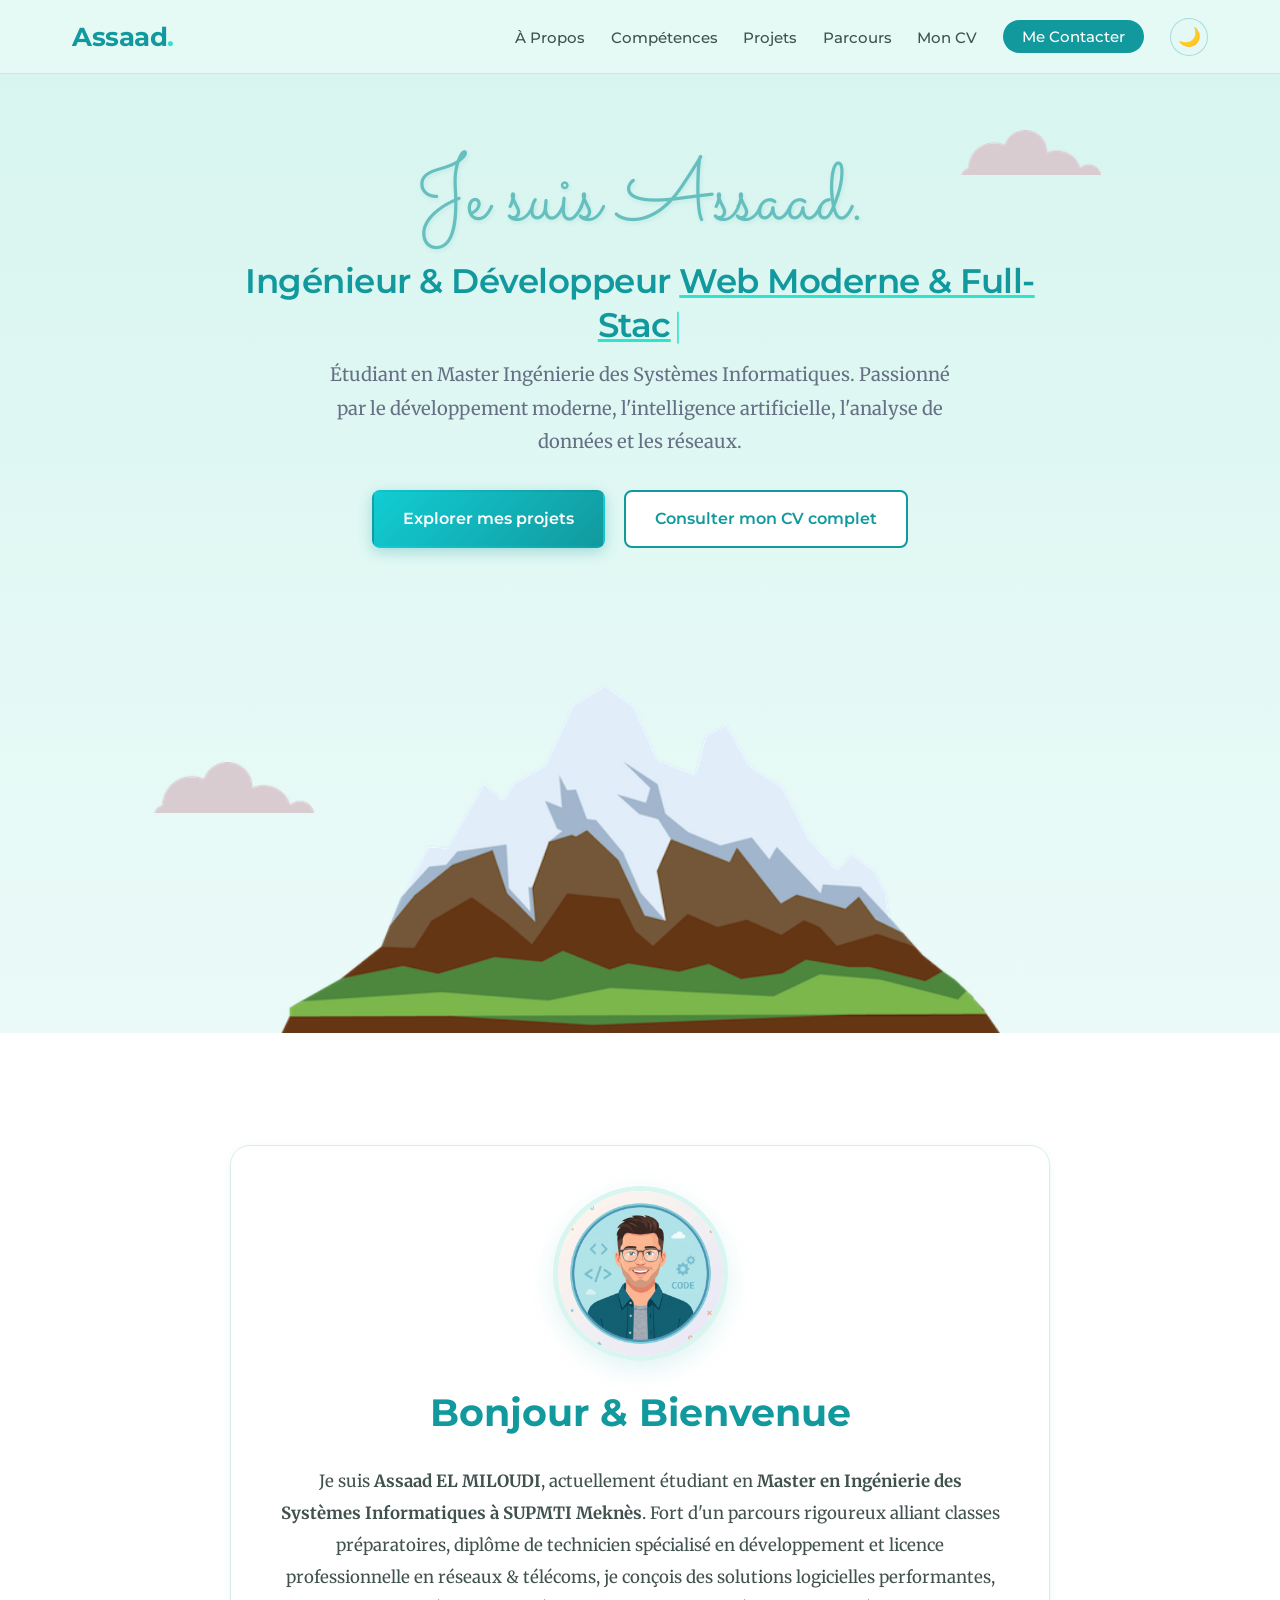
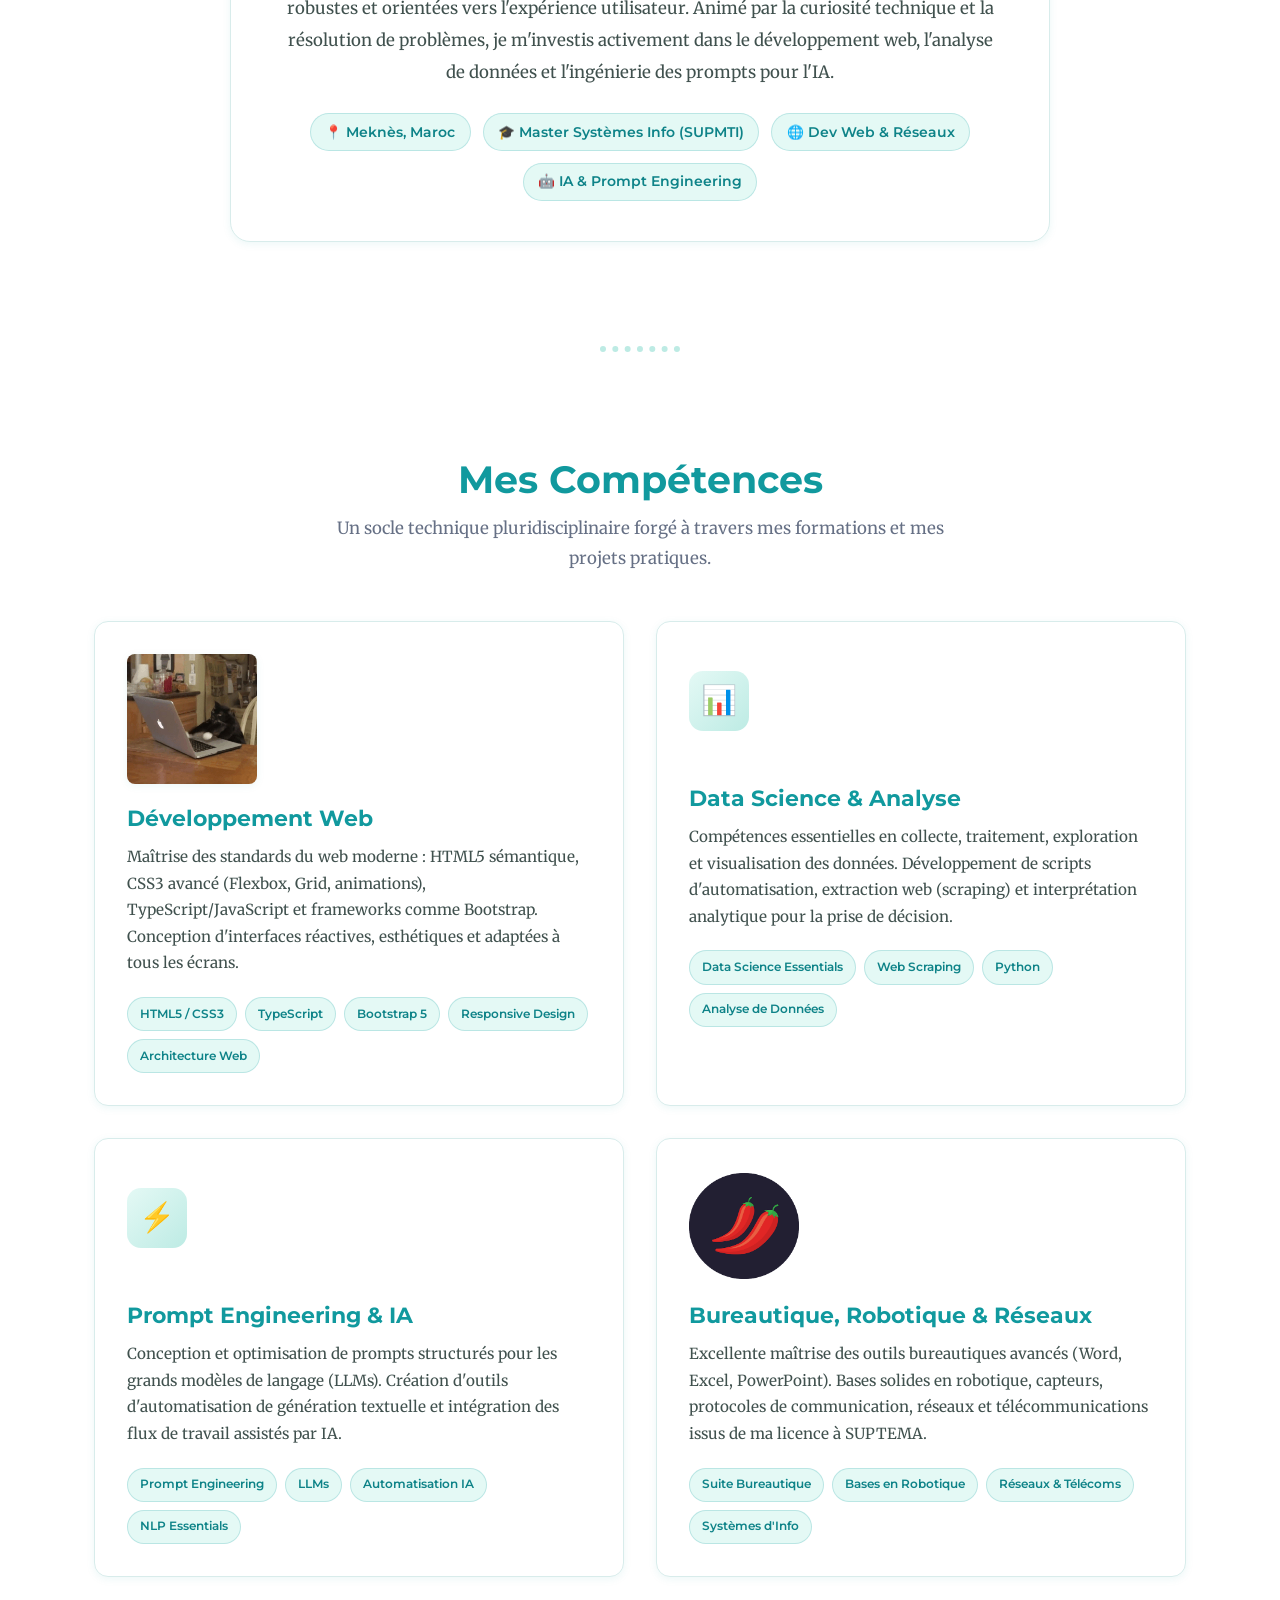
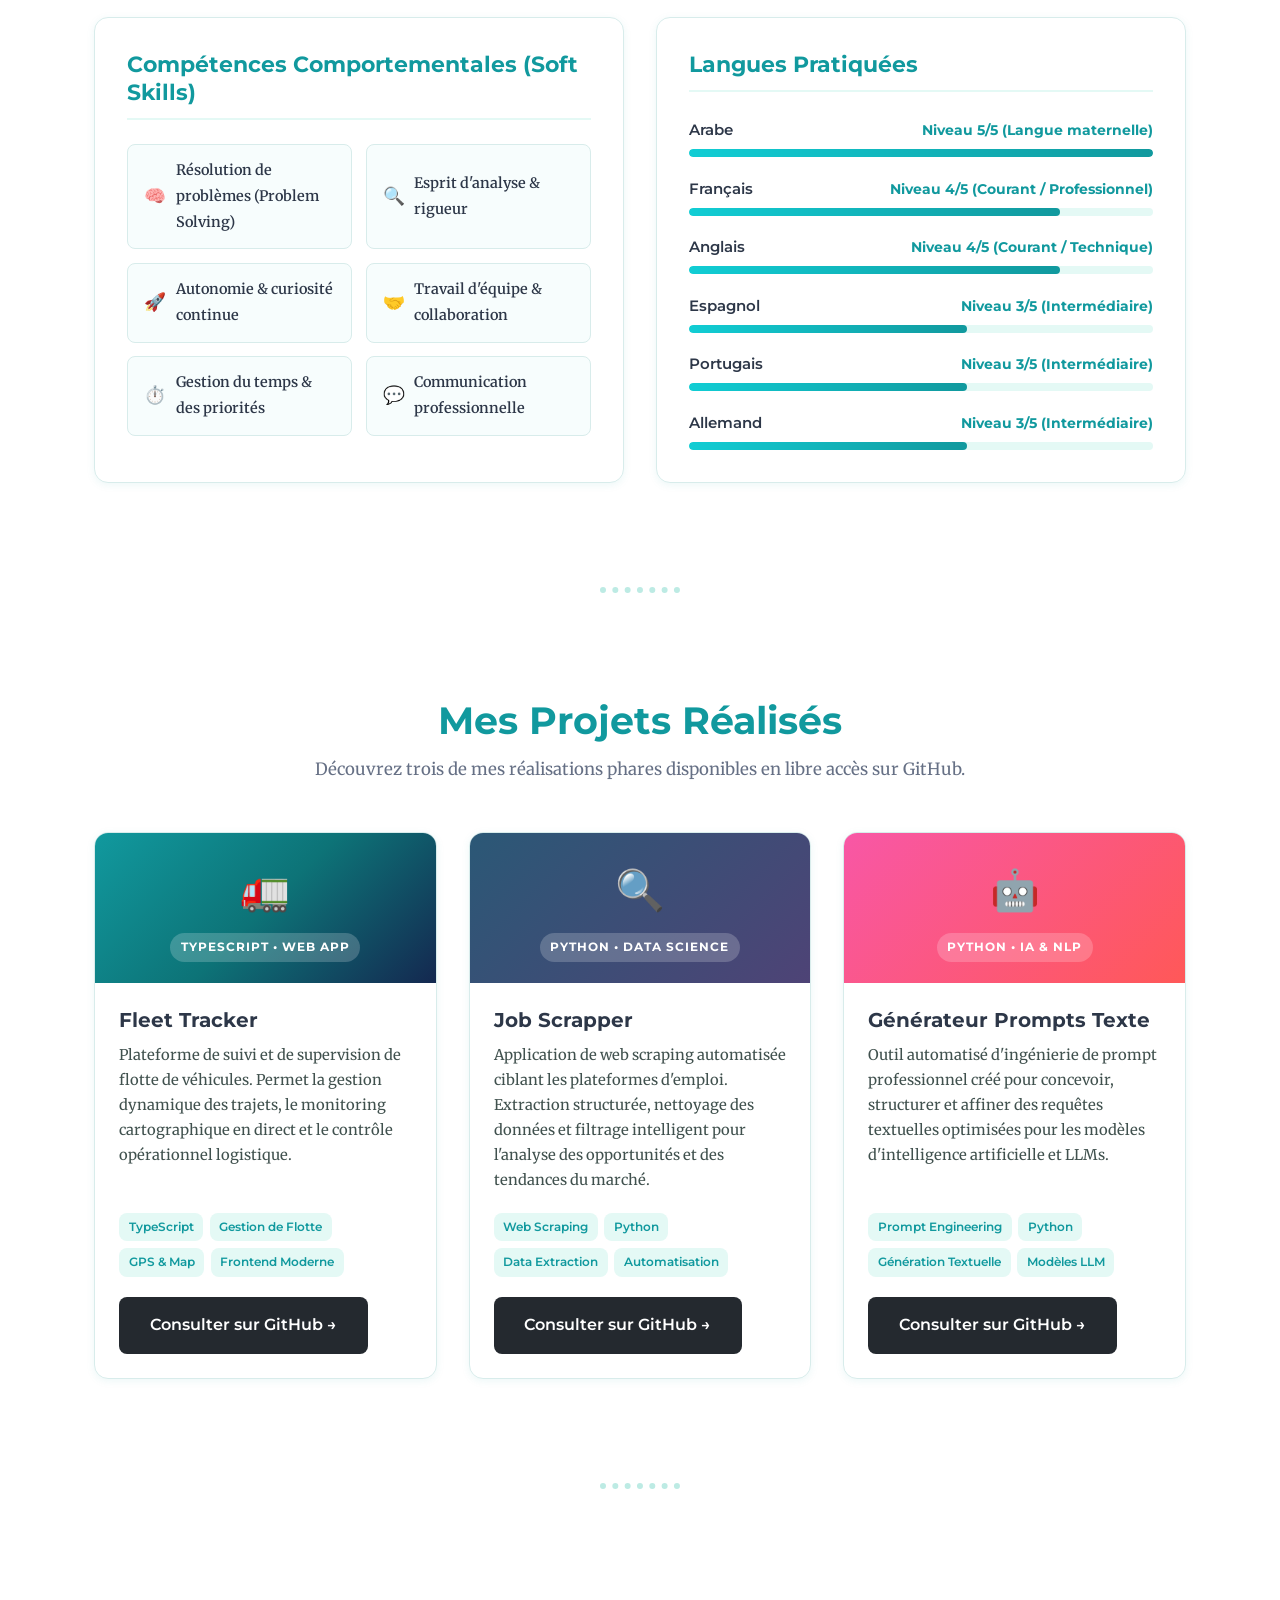
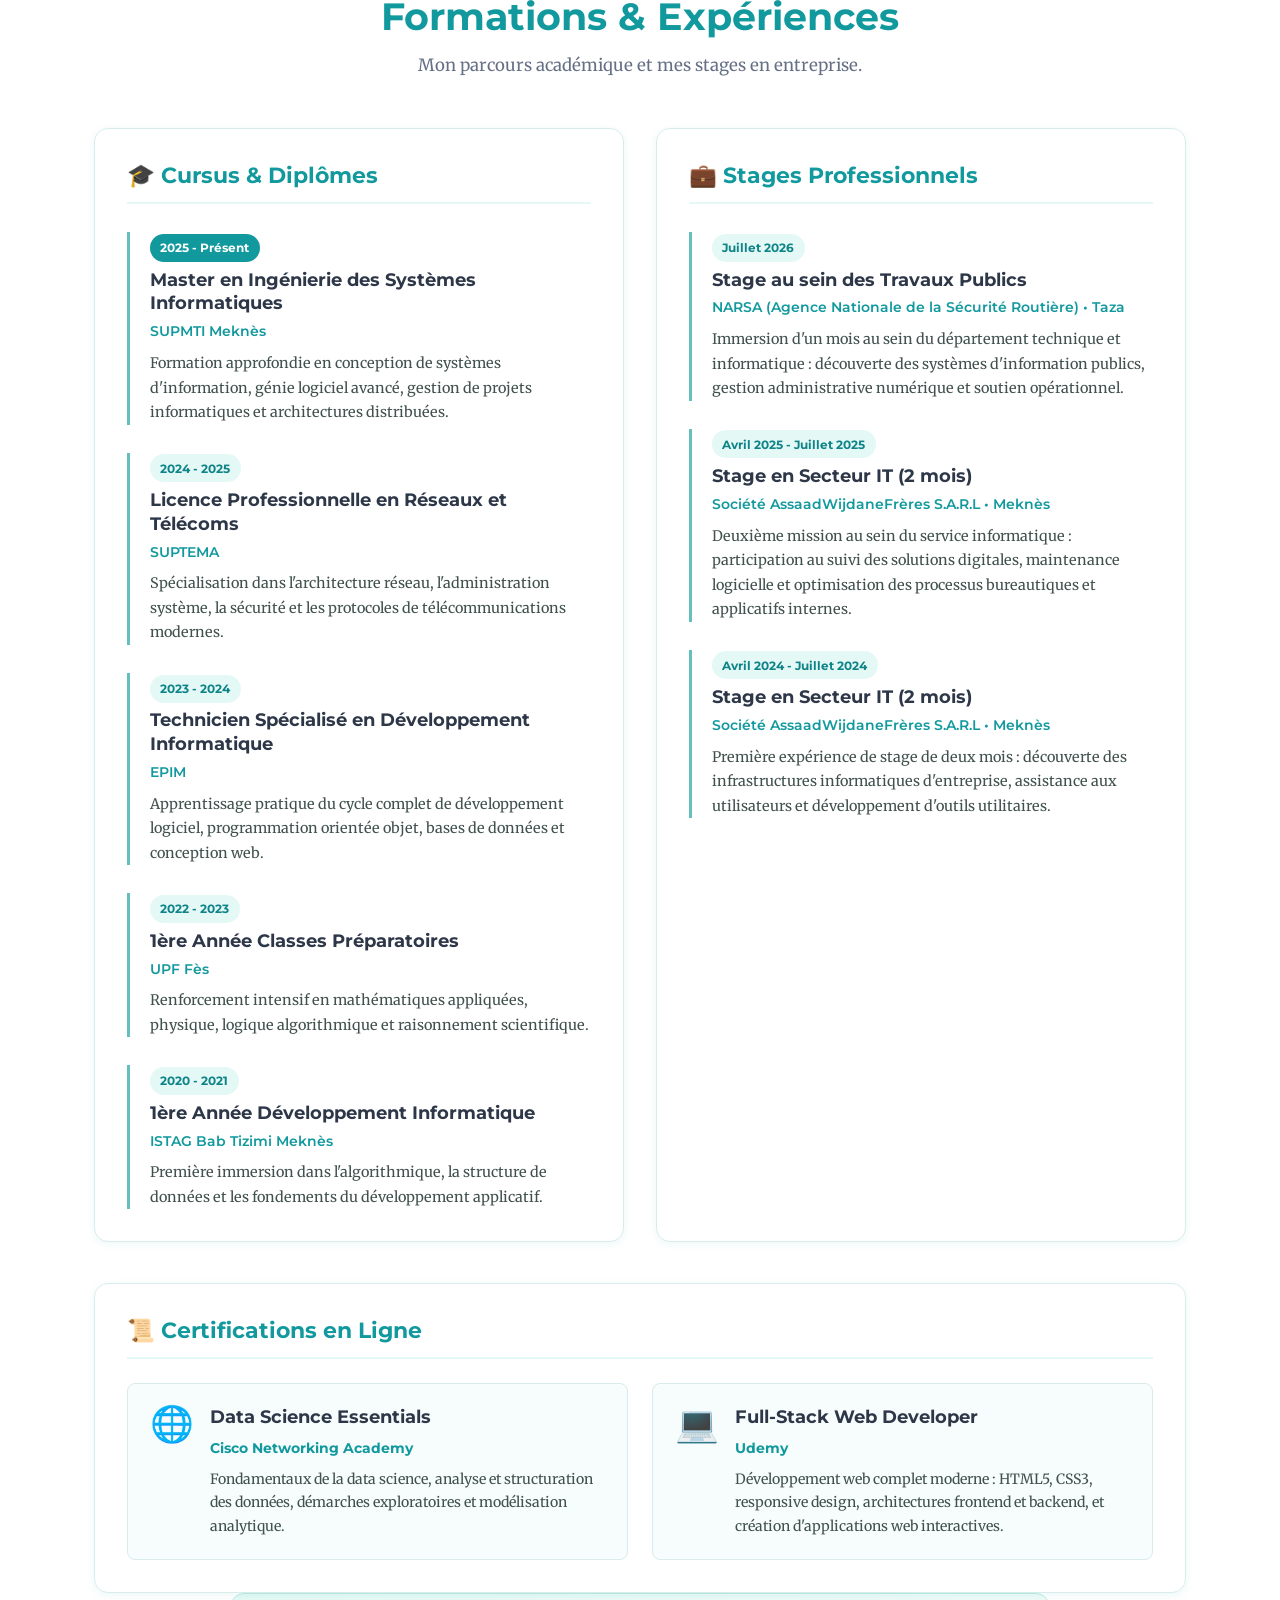
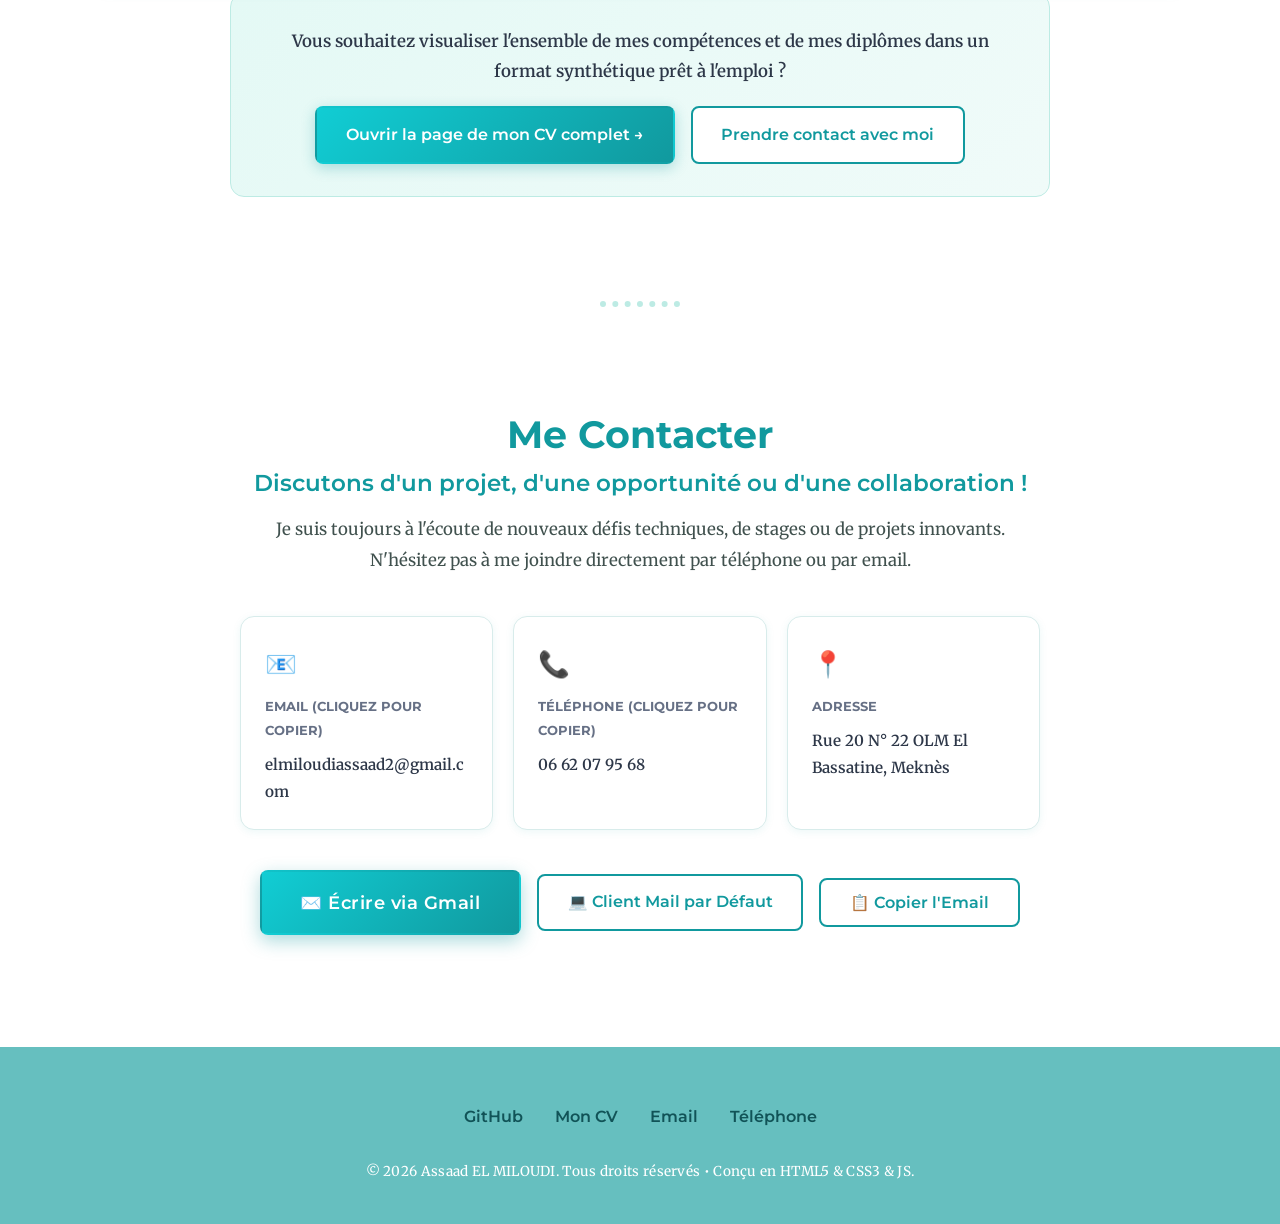
==== index.html @ ed4cca43 "Fix email button: add direct Gmail web compose, default mailto, and quick copy to clipboard" ====
<!DOCTYPE html>
<html lang="fr">
<head>
  <meta charset="UTF-8">
  <meta name="viewport" content="width=device-width, initial-scale=1.0">
  <meta name="description" content="Site personnel d'Assaad EL MILOUDI - Étudiant en Master Ingénierie des Systèmes Informatiques, Développeur Web et Spécialiste IA & Data.">
  <title>Assaad EL MILOUDI | Portfolio &amp; Site Personnel</title>
  <link rel="stylesheet" href="style.css">
  <link rel="preconnect" href="https://fonts.googleapis.com">
  <link rel="preconnect" href="https://fonts.gstatic.com" crossorigin>
  <link href="https://fonts.googleapis.com/css2?family=Merriweather:ital,wght@0,300;0,400;0,700;1,300;1,400&family=Montserrat:wght@400;500;600;700&family=Sacramento&display=swap" rel="stylesheet">
</head>
<body>

  <!-- Barre de Navigation -->
  <header class="header">
    <nav class="navbar" aria-label="Navigation principale">
      <a href="#hero" class="nav-brand">Assaad<span class="dot">.</span></a>
      <ul class="nav-links">
        <li><a href="#a-propos">À Propos</a></li>
        <li><a href="#competences">Compétences</a></li>
        <li><a href="#projets">Projets</a></li>
        <li><a href="#parcours">Parcours</a></li>
        <li><a href="cv.html">Mon CV</a></li>
        <li><a href="#contact" class="nav-cta">Me Contacter</a></li>
        <li><button id="theme-toggle" class="theme-toggle-btn" title="Basculer Mode Sombre / Clair" aria-label="Basculer Mode Sombre / Clair">🌙</button></li>
      </ul>
    </nav>
  </header>

  <main>
    <!-- Section Hero -->
    <section id="hero" class="top-container">
      <img class="top-cloud" src="images/cloud.png" alt="Nuage décoratif en haut à droite">
      <div class="title-text">
        <h1 class="hero-title">Je suis Assaad.</h1>
        <h2 class="hero-subtitle">Ingénieur &amp; Développeur <span id="typewriter" class="pro">Web Moderne</span><span class="cursor">|</span></h2>
        <p class="hero-tagline">
          Étudiant en Master Ingénierie des Systèmes Informatiques. Passionné par le développement moderne, l'intelligence artificielle, l'analyse de données et les réseaux.
        </p>
        <div class="hero-actions">
          <a href="#projets" class="btn btn-primary">Explorer mes projets</a>
          <a href="cv.html" class="btn btn-secondary">Consulter mon CV complet</a>
        </div>
      </div>
      <img class="bottom-cloud" src="images/cloud.png" alt="Nuage décoratif flottant à gauche">
      <img class="mountain" src="images/mountain.png" alt="Illustration de montagne symbolisant le parcours et l'ambition">
    </section>

    <!-- Conteneur Central -->
    <div class="middle-container">
      
      <!-- Section À Propos -->
      <section id="a-propos" class="section profile-section">
        <div class="profile-card reveal">
          <img class="profile-img" src="images/profile.jpg" alt="Portrait de profil d'Assaad EL MILOUDI">
          <h2 class="section-title">Bonjour &amp; Bienvenue</h2>
          <p class="intro">
            Je suis <strong>Assaad EL MILOUDI</strong>, actuellement étudiant en <strong>Master en Ingénierie des Systèmes Informatiques à SUPMTI Meknès</strong>.
            Fort d'un parcours rigoureux alliant classes préparatoires, diplôme de technicien spécialisé en développement et licence professionnelle en réseaux &amp; télécoms,
            je conçois des solutions logicielles performantes, robustes et orientées vers l'expérience utilisateur.
            Animé par la curiosité technique et la résolution de problèmes, je m'investis activement dans le développement web, l'analyse de données et l'ingénierie des prompts pour l'IA.
          </p>
          <div class="profile-meta-tags">
            <span class="meta-badge">📍 Meknès, Maroc</span>
            <span class="meta-badge">🎓 Master Systèmes Info (SUPMTI)</span>
            <span class="meta-badge">🌐 Dev Web &amp; Réseaux</span>
            <span class="meta-badge">🤖 IA &amp; Prompt Engineering</span>
          </div>
        </div>
      </section>

      <hr class="section-divider">

      <!-- Section Compétences -->
      <section id="competences" class="section skills-section">
        <h2 class="section-title">Mes Compétences</h2>
        <p class="section-subtitle">Un socle technique pluridisciplinaire forgé à travers mes formations et mes projets pratiques.</p>
        
        <div class="skills-grid reveal">
          <!-- Carte 1 : Dev Web -->
          <article class="skill-card">
            <div class="skill-media">
              <img src="images/cat-typing.gif" alt="Animation de codage sur ordinateur portable" class="skill-gif">
            </div>
            <div class="skill-content">
              <h3 class="skill-heading">Développement Web</h3>
              <p>
                Maîtrise des standards du web moderne : HTML5 sémantique, CSS3 avancé (Flexbox, Grid, animations), TypeScript/JavaScript et frameworks comme Bootstrap.
                Conception d'interfaces réactives, esthétiques et adaptées à tous les écrans.
              </p>
              <div class="tags-container">
                <span class="skill-tag">HTML5 / CSS3</span>
                <span class="skill-tag">TypeScript</span>
                <span class="skill-tag">Bootstrap 5</span>
                <span class="skill-tag">Responsive Design</span>
                <span class="skill-tag">Architecture Web</span>
              </div>
            </div>
          </article>

          <!-- Carte 2 : Data & IA -->
          <article class="skill-card">
            <div class="skill-media">
              <div class="skill-icon-bubble">📊</div>
            </div>
            <div class="skill-content">
              <h3 class="skill-heading">Data Science &amp; Analyse</h3>
              <p>
                Compétences essentielles en collecte, traitement, exploration et visualisation des données.
                Développement de scripts d'automatisation, extraction web (scraping) et interprétation analytique pour la prise de décision.
              </p>
              <div class="tags-container">
                <span class="skill-tag">Data Science Essentials</span>
                <span class="skill-tag">Web Scraping</span>
                <span class="skill-tag">Python</span>
                <span class="skill-tag">Analyse de Données</span>
              </div>
            </div>
          </article>

          <!-- Carte 3 : Prompt Engineering & IA -->
          <article class="skill-card">
            <div class="skill-media">
              <div class="skill-icon-bubble">⚡</div>
            </div>
            <div class="skill-content">
              <h3 class="skill-heading">Prompt Engineering &amp; IA</h3>
              <p>
                Conception et optimisation de prompts structurés pour les grands modèles de langage (LLMs).
                Création d'outils d'automatisation de génération textuelle et intégration des flux de travail assistés par IA.
              </p>
              <div class="tags-container">
                <span class="skill-tag">Prompt Engineering</span>
                <span class="skill-tag">LLMs</span>
                <span class="skill-tag">Automatisation IA</span>
                <span class="skill-tag">NLP Essentials</span>
              </div>
            </div>
          </article>

          <!-- Carte 4 : Bureautique, Robotique & Systèmes -->
          <article class="skill-card">
            <div class="skill-media">
              <img src="images/chillies.png" alt="Piments symbolisant le goût des défis techniques" class="skill-img chilli-img">
            </div>
            <div class="skill-content">
              <h3 class="skill-heading">Bureautique, Robotique &amp; Réseaux</h3>
              <p>
                Excellente maîtrise des outils bureautiques avancés (Word, Excel, PowerPoint). Bases solides en robotique,
                capteurs, protocoles de communication, réseaux et télécommunications issus de ma licence à SUPTEMA.
              </p>
              <div class="tags-container">
                <span class="skill-tag">Suite Bureautique</span>
                <span class="skill-tag">Bases en Robotique</span>
                <span class="skill-tag">Réseaux &amp; Télécoms</span>
                <span class="skill-tag">Systèmes d'Info</span>
              </div>
            </div>
          </article>
        </div>

        <!-- Deuxième ligne : Soft Skills & Langues -->
        <div class="skills-extra-row reveal">
          <!-- Soft Skills -->
          <div class="extra-card">
            <h3 class="extra-card-title">Compétences Comportementales (Soft Skills)</h3>
            <div class="soft-skills-grid">
              <div class="soft-skill-pill">
                <span class="pill-icon">🧠</span>
                <span>Résolution de problèmes (Problem Solving)</span>
              </div>
              <div class="soft-skill-pill">
                <span class="pill-icon">🔍</span>
                <span>Esprit d'analyse &amp; rigueur</span>
              </div>
              <div class="soft-skill-pill">
                <span class="pill-icon">🚀</span>
                <span>Autonomie &amp; curiosité continue</span>
              </div>
              <div class="soft-skill-pill">
                <span class="pill-icon">🤝</span>
                <span>Travail d'équipe &amp; collaboration</span>
              </div>
              <div class="soft-skill-pill">
                <span class="pill-icon">⏱️</span>
                <span>Gestion du temps &amp; des priorités</span>
              </div>
              <div class="soft-skill-pill">
                <span class="pill-icon">💬</span>
                <span>Communication professionnelle</span>
              </div>
            </div>
          </div>

          <!-- Langues -->
          <div class="extra-card">
            <h3 class="extra-card-title">Langues Pratiquées</h3>
            <div class="languages-list">
              <div class="language-item">
                <div class="language-header">
                  <span class="language-name">Arabe</span>
                  <span class="language-score">Niveau 5/5 (Langue maternelle)</span>
                </div>
                <div class="language-bar"><div class="language-fill fill-5"></div></div>
              </div>

              <div class="language-item">
                <div class="language-header">
                  <span class="language-name">Français</span>
                  <span class="language-score">Niveau 4/5 (Courant / Professionnel)</span>
                </div>
                <div class="language-bar"><div class="language-fill fill-4"></div></div>
              </div>

              <div class="language-item">
                <div class="language-header">
                  <span class="language-name">Anglais</span>
                  <span class="language-score">Niveau 4/5 (Courant / Technique)</span>
                </div>
                <div class="language-bar"><div class="language-fill fill-4"></div></div>
              </div>

              <div class="language-item">
                <div class="language-header">
                  <span class="language-name">Espagnol</span>
                  <span class="language-score">Niveau 3/5 (Intermédiaire)</span>
                </div>
                <div class="language-bar"><div class="language-fill fill-3"></div></div>
              </div>

              <div class="language-item">
                <div class="language-header">
                  <span class="language-name">Portugais</span>
                  <span class="language-score">Niveau 3/5 (Intermédiaire)</span>
                </div>
                <div class="language-bar"><div class="language-fill fill-3"></div></div>
              </div>

              <div class="language-item">
                <div class="language-header">
                  <span class="language-name">Allemand</span>
                  <span class="language-score">Niveau 3/5 (Intermédiaire)</span>
                </div>
                <div class="language-bar"><div class="language-fill fill-3"></div></div>
              </div>
            </div>
          </div>
        </div>
      </section>

      <hr class="section-divider">

      <!-- Section Projets -->
      <section id="projets" class="section projects-section">
        <h2 class="section-title">Mes Projets Réalisés</h2>
        <p class="section-subtitle">Découvrez trois de mes réalisations phares disponibles en libre accès sur GitHub.</p>

        <div class="projects-grid reveal">
          <!-- Projet 1 : Fleet Tracker -->
          <article class="project-card">
            <div class="project-header-banner banner-fleet">
              <div class="project-banner-icon">🚛</div>
              <span class="project-banner-badge">TypeScript &bull; Web App</span>
            </div>
            <div class="project-info">
              <h3 class="project-title">Fleet Tracker</h3>
              <p class="project-desc">
                Plateforme de suivi et de supervision de flotte de véhicules. Permet la gestion dynamique des trajets,
                le monitoring cartographique en direct et le contrôle opérationnel logistique.
              </p>
              <div class="project-tags">
                <span class="project-tag">TypeScript</span>
                <span class="project-tag">Gestion de Flotte</span>
                <span class="project-tag">GPS &amp; Map</span>
                <span class="project-tag">Frontend Moderne</span>
              </div>
              <div class="project-links">
                <a href="https://github.com/Assaadbenz/fleet-tracker" class="btn btn-github" target="_blank" rel="noopener noreferrer">
                  Consulter sur GitHub &rarr;
                </a>
              </div>
            </div>
          </article>

          <!-- Projet 2 : Job Scrapper -->
          <article class="project-card">
            <div class="project-header-banner banner-scrapper">
              <div class="project-banner-icon">🔍</div>
              <span class="project-banner-badge">Python &bull; Data Science</span>
            </div>
            <div class="project-info">
              <h3 class="project-title">Job Scrapper</h3>
              <p class="project-desc">
                Application de web scraping automatisée ciblant les plateformes d'emploi. Extraction structurée,
                nettoyage des données et filtrage intelligent pour l'analyse des opportunités et des tendances du marché.
              </p>
              <div class="project-tags">
                <span class="project-tag">Web Scraping</span>
                <span class="project-tag">Python</span>
                <span class="project-tag">Data Extraction</span>
                <span class="project-tag">Automatisation</span>
              </div>
              <div class="project-links">
                <a href="https://github.com/Assaadbenz/jobscrapper" class="btn btn-github" target="_blank" rel="noopener noreferrer">
                  Consulter sur GitHub &rarr;
                </a>
              </div>
            </div>
          </article>

          <!-- Projet 3 : Générateur de Prompts Texte -->
          <article class="project-card">
            <div class="project-header-banner banner-prompt">
              <div class="project-banner-icon">🤖</div>
              <span class="project-banner-badge">Python &bull; IA &amp; NLP</span>
            </div>
            <div class="project-info">
              <h3 class="project-title">Générateur Prompts Texte</h3>
              <p class="project-desc">
                Outil automatisé d'ingénierie de prompt professionnel créé pour concevoir, structurer et affiner
                des requêtes textuelles optimisées pour les modèles d'intelligence artificielle et LLMs.
              </p>
              <div class="project-tags">
                <span class="project-tag">Prompt Engineering</span>
                <span class="project-tag">Python</span>
                <span class="project-tag">Génération Textuelle</span>
                <span class="project-tag">Modèles LLM</span>
              </div>
              <div class="project-links">
                <a href="https://github.com/Assaadbenz/Generateur_Prompts_Text" class="btn btn-github" target="_blank" rel="noopener noreferrer">
                  Consulter sur GitHub &rarr;
                </a>
              </div>
            </div>
          </article>
        </div>
      </section>

      <hr class="section-divider">

      <!-- Section Parcours (Formations & Stages) -->
      <section id="parcours" class="section resume-section">
        <h2 class="section-title">Formations &amp; Expériences</h2>
        <p class="section-subtitle">Mon parcours académique et mes stages en entreprise.</p>

        <div class="timeline-section-grid reveal">
          <!-- Colonne Formations -->
          <div class="timeline-column">
            <h3 class="timeline-column-title">🎓 Cursus &amp; Diplômes</h3>
            
            <div class="timeline-item">
              <span class="timeline-badge current">2025 - Présent</span>
              <h4 class="timeline-title">Master en Ingénierie des Systèmes Informatiques</h4>
              <p class="timeline-subtitle">SUPMTI Meknès</p>
              <p class="timeline-text">
                Formation approfondie en conception de systèmes d'information, génie logiciel avancé, gestion de projets informatiques et architectures distribuées.
              </p>
            </div>

            <div class="timeline-item">
              <span class="timeline-badge">2024 - 2025</span>
              <h4 class="timeline-title">Licence Professionnelle en Réseaux et Télécoms</h4>
              <p class="timeline-subtitle">SUPTEMA</p>
              <p class="timeline-text">
                Spécialisation dans l'architecture réseau, l'administration système, la sécurité et les protocoles de télécommunications modernes.
              </p>
            </div>

            <div class="timeline-item">
              <span class="timeline-badge">2023 - 2024</span>
              <h4 class="timeline-title">Technicien Spécialisé en Développement Informatique</h4>
              <p class="timeline-subtitle">EPIM</p>
              <p class="timeline-text">
                Apprentissage pratique du cycle complet de développement logiciel, programmation orientée objet, bases de données et conception web.
              </p>
            </div>

            <div class="timeline-item">
              <span class="timeline-badge">2022 - 2023</span>
              <h4 class="timeline-title">1ère Année Classes Préparatoires</h4>
              <p class="timeline-subtitle">UPF Fès</p>
              <p class="timeline-text">
                Renforcement intensif en mathématiques appliquées, physique, logique algorithmique et raisonnement scientifique.
              </p>
            </div>

            <div class="timeline-item">
              <span class="timeline-badge">2020 - 2021</span>
              <h4 class="timeline-title">1ère Année Développement Informatique</h4>
              <p class="timeline-subtitle">ISTAG Bab Tizimi Meknès</p>
              <p class="timeline-text">
                Première immersion dans l'algorithmique, la structure de données et les fondements du développement applicatif.
              </p>
            </div>
          </div>

          <!-- Colonne Stages -->
          <div class="timeline-column">
            <h3 class="timeline-column-title">💼 Stages Professionnels</h3>

            <div class="timeline-item">
              <span class="timeline-badge">Juillet 2026</span>
              <h4 class="timeline-title">Stage au sein des Travaux Publics</h4>
              <p class="timeline-subtitle">NARSA (Agence Nationale de la Sécurité Routière) &bull; Taza</p>
              <p class="timeline-text">
                Immersion d'un mois au sein du département technique et informatique : découverte des systèmes d'information publics, gestion administrative numérique et soutien opérationnel.
              </p>
            </div>

            <div class="timeline-item">
              <span class="timeline-badge">Avril 2025 - Juillet 2025</span>
              <h4 class="timeline-title">Stage en Secteur IT (2 mois)</h4>
              <p class="timeline-subtitle">Société AssaadWijdaneFrères S.A.R.L &bull; Meknès</p>
              <p class="timeline-text">
                Deuxième mission au sein du service informatique : participation au suivi des solutions digitales, maintenance logicielle et optimisation des processus bureautiques et applicatifs internes.
              </p>
            </div>

            <div class="timeline-item">
              <span class="timeline-badge">Avril 2024 - Juillet 2024</span>
              <h4 class="timeline-title">Stage en Secteur IT (2 mois)</h4>
              <p class="timeline-subtitle">Société AssaadWijdaneFrères S.A.R.L &bull; Meknès</p>
              <p class="timeline-text">
                Première expérience de stage de deux mois : découverte des infrastructures informatiques d'entreprise, assistance aux utilisateurs et développement d'outils utilitaires.
              </p>
            </div>
          </div>
        </div>

        <!-- Certifications en Ligne -->
        <div class="certifications-container reveal">
          <h3 class="certifications-title">📜 Certifications en Ligne</h3>
          <div class="certifications-grid">
            <div class="cert-card">
              <div class="cert-icon">🌐</div>
              <div class="cert-info">
                <h4 class="cert-name">Data Science Essentials</h4>
                <span class="cert-issuer">Cisco Networking Academy</span>
                <p class="cert-desc">
                  Fondamentaux de la data science, analyse et structuration des données, démarches exploratoires et modélisation analytique.
                </p>
              </div>
            </div>

            <div class="cert-card">
              <div class="cert-icon">💻</div>
              <div class="cert-info">
                <h4 class="cert-name">Full-Stack Web Developer</h4>
                <span class="cert-issuer">Udemy</span>
                <p class="cert-desc">
                  Développement web complet moderne : HTML5, CSS3, responsive design, architectures frontend et backend, et création d'applications web interactives.
                </p>
              </div>
            </div>
          </div>
        </div>

        <div class="resume-cta-box">
          <p>Vous souhaitez visualiser l'ensemble de mes compétences et de mes diplômes dans un format synthétique prêt à l'emploi ?</p>
          <div class="resume-btn-group">
            <a href="cv.html" class="btn btn-primary">Ouvrir la page de mon CV complet &rarr;</a>
            <a href="#contact" class="btn btn-secondary">Prendre contact avec moi</a>
          </div>
        </div>
      </section>

      <hr class="section-divider">

      <!-- Section Contact -->
      <section id="contact" class="section contact-section">
        <h2 class="section-title">Me Contacter</h2>
        <h3 class="contact-subtitle">Discutons d'un projet, d'une opportunité ou d'une collaboration !</h3>
        <p class="contact-message">
          Je suis toujours à l'écoute de nouveaux défis techniques, de stages ou de projets innovants. N'hésitez pas à me joindre directement par téléphone ou par email.
        </p>

        <!-- Cartes Coordonnées -->
        <div class="contact-cards-grid">
          <div class="contact-info-card" data-copy="elmiloudiassaad2@gmail.com" title="Cliquez pour copier l'email" style="cursor: pointer;">
            <div class="contact-card-icon">📧</div>
            <span class="contact-card-label">Email (Cliquez pour copier)</span>
            <a href="mailto:elmiloudiassaad2@gmail.com" class="contact-card-value">elmiloudiassaad2@gmail.com</a>
          </div>

          <div class="contact-info-card" data-copy="0662079568" title="Cliquez pour copier le numéro" style="cursor: pointer;">
            <div class="contact-card-icon">📞</div>
            <span class="contact-card-label">Téléphone (Cliquez pour copier)</span>
            <a href="tel:0662079568" class="contact-card-value">06 62 07 95 68</a>
          </div>

          <div class="contact-info-card">
            <div class="contact-card-icon">📍</div>
            <span class="contact-card-label">Adresse</span>
            <span class="contact-card-value">Rue 20 N° 22 OLM El Bassatine, Meknès</span>
          </div>
        </div>

        <div class="contact-action-group" style="display: flex; justify-content: center; align-items: center; gap: 1rem; flex-wrap: wrap; margin-top: 1.5rem;">
          <a class="btn btn-cta" href="https://mail.google.com/mail/?view=cm&fs=1&to=elmiloudiassaad2@gmail.com&su=Prise%20de%20contact%20-%20Portfolio" target="_blank" rel="noopener noreferrer" title="Ouvrir directement dans Gmail">
            ✉️ Écrire via Gmail
          </a>
          <a class="btn btn-secondary" href="mailto:elmiloudiassaad2@gmail.com?subject=Prise%20de%20contact%20-%20Portfolio" title="Ouvrir dans votre logiciel de messagerie">
            💻 Client Mail par Défaut
          </a>
          <button type="button" class="btn btn-secondary" id="btn-copy-email" title="Copier l'adresse email dans le presse-papiers">
            📋 Copier l'Email
          </button>
        </div>
      </section>

    </div>
  </main>

  <!-- Pied de page -->
  <footer class="bottom-container">
    <div class="footer-links">
      <a class="footer-link" href="https://github.com/Assaadbenz" target="_blank" rel="noopener noreferrer">GitHub</a>
      <a class="footer-link" href="cv.html">Mon CV</a>
      <a class="footer-link" href="mailto:elmiloudiassaad2@gmail.com">Email</a>
      <a class="footer-link" href="tel:0662079568">Téléphone</a>
    </div>
    <p class="copyright">&copy; 2026 Assaad EL MILOUDI. Tous droits réservés &bull; Conçu en HTML5 &amp; CSS3 &amp; JS.</p>
  </footer>

  <!-- Bouton Flottant Retour en Haut -->
  <button id="back-to-top" class="back-to-top" title="Retour en haut de page" aria-label="Retour en haut de page">↑</button>

  <!-- Script d'améliorations interactives -->
  <script src="script.js" defer></script>
</body>
</html>
---- style.css ----
/* ==========================================================================
   CSS DESIGN SYSTEM & PROPRIÉTÉS PERSONNALISÉES
   ========================================================================== */
:root {
  --color-primary: #11999e;
  --color-primary-hover: #0e8388;
  --color-primary-light: #66bfbf;
  --color-accent: #30e3cb;
  --color-hero-bg: #e4f9f5;
  --color-card-bg: #ffffff;
  --color-bg-subtle: #f7fdfd;
  --color-border: #d8eceb;
  --color-text-main: #40514e;
  --color-text-muted: #667085;
  --color-text-heading: #2d3748;
  --color-white: #ffffff;
  --color-github: #24292f;
  --color-github-hover: #0969da;

  --font-body: 'Merriweather', serif;
  --font-heading: 'Montserrat', sans-serif;
  --font-script: 'Sacramento', cursive;

  --shadow-sm: 0 2px 8px rgba(17, 153, 158, 0.08);
  --shadow-md: 0 8px 24px rgba(17, 153, 158, 0.12);
  --shadow-lg: 0 16px 36px rgba(17, 153, 158, 0.16);

  --radius-sm: 8px;
  --radius-md: 14px;
  --radius-lg: 20px;
  --radius-full: 9999px;

  --transition-fast: 0.25s ease;
  --transition-normal: 0.35s ease;
}

/* Thème sombre dynamique */
[data-theme="dark"] {
  --color-hero-bg: #0d1e24;
  --color-card-bg: #16222f;
  --color-bg-subtle: #0f1923;
  --color-border: #223749;
  --color-text-main: #cbd5e1;
  --color-text-muted: #94a3b8;
  --color-text-heading: #f1f5f9;
  --color-white: #16222f;
  --color-github: #0f172a;
  --color-github-hover: #38bdf8;
  --shadow-sm: 0 4px 12px rgba(0, 0, 0, 0.4);
  --shadow-md: 0 8px 24px rgba(0, 0, 0, 0.5);
  --shadow-lg: 0 16px 36px rgba(0, 0, 0, 0.6);
}

[data-theme="dark"] body {
  background-color: #0b131b;
}

[data-theme="dark"] .header {
  background-color: rgba(13, 30, 36, 0.94);
  border-bottom-color: rgba(17, 153, 158, 0.3);
}

[data-theme="dark"] .profile-card,
[data-theme="dark"] .skill-card,
[data-theme="dark"] .extra-card,
[data-theme="dark"] .project-card,
[data-theme="dark"] .timeline-column,
[data-theme="dark"] .certifications-container,
[data-theme="dark"] .contact-info-card,
[data-theme="dark"] .cv-sheet {
  background-color: #16222f;
  border-color: #243b4d;
}

[data-theme="dark"] .resume-cta-box {
  background: linear-gradient(135deg, #0d1e24 0%, #162a33 100%);
  border-color: #1d404c;
}

[data-theme="dark"] .soft-skill-pill,
[data-theme="dark"] .cert-card {
  background-color: #0f1a24;
  border-color: #243b4d;
}

[data-theme="dark"] .nav-links a {
  color: #e2e8f0;
}

[data-theme="dark"] .bottom-container {
  background-color: #0c1a20;
}

/* ==========================================================================
   RESET GLOBAL & STYLES DE BASE
   ========================================================================== */
*,
*::before,
*::after {
  box-sizing: border-box;
  margin: 0;
  padding: 0;
}

html {
  scroll-behavior: smooth;
  font-size: 16px;
}

body {
  color: var(--color-text-main);
  background-color: #ffffff;
  font-family: var(--font-body);
  line-height: 1.8;
  -webkit-font-smoothing: antialiased;
  -moz-osx-font-smoothing: grayscale;
  transition: background-color var(--transition-normal), color var(--transition-normal);
}

img {
  max-width: 100%;
  height: auto;
  display: block;
}

a {
  color: var(--color-primary);
  text-decoration: none;
  transition: color var(--transition-fast);
}

a:hover,
a:focus {
  color: var(--color-primary-hover);
}

a:focus-visible,
button:focus-visible {
  outline: 3px solid var(--color-accent);
  outline-offset: 3px;
}

h1, h2, h3, h4, h5, h6 {
  font-family: var(--font-heading);
  color: var(--color-text-heading);
  font-weight: 700;
  line-height: 1.3;
}

/* ==========================================================================
   BARRE DE NAVIGATION
   ========================================================================== */
.header {
  position: sticky;
  top: 0;
  z-index: 100;
  background-color: rgba(228, 249, 245, 0.96);
  backdrop-filter: blur(10px);
  -webkit-backdrop-filter: blur(10px);
  border-bottom: 1px solid rgba(102, 191, 191, 0.25);
  transition: all var(--transition-fast);
}

.navbar {
  max-width: 1200px;
  margin: 0 auto;
  padding: 0.85rem 2rem;
  display: flex;
  justify-content: space-between;
  align-items: center;
}

.nav-brand {
  font-family: var(--font-heading);
  font-size: 1.6rem;
  font-weight: 700;
  color: var(--color-primary);
  letter-spacing: -0.5px;
}

.nav-brand .dot {
  color: var(--color-accent);
}

.nav-links {
  list-style: none;
  display: flex;
  align-items: center;
  gap: 1.6rem;
}

.nav-links a {
  font-family: var(--font-heading);
  font-size: 0.95rem;
  font-weight: 500;
  color: var(--color-text-main);
  position: relative;
  padding: 0.35rem 0;
}

.nav-links a:not(.nav-cta)::after {
  content: '';
  position: absolute;
  bottom: 0;
  left: 0;
  width: 0%;
  height: 2px;
  background-color: var(--color-primary);
  transition: width var(--transition-fast);
}

.nav-links a:hover::after {
  width: 100%;
}

.nav-links a.nav-cta {
  background-color: var(--color-primary);
  color: var(--color-white);
  padding: 0.45rem 1.2rem;
  border-radius: var(--radius-full);
  transition: background-color var(--transition-fast), transform var(--transition-fast);
}

.nav-links a.nav-cta:hover {
  background-color: var(--color-primary-hover);
  transform: translateY(-2px);
  color: var(--color-white);
}

.nav-links a.active {
  color: var(--color-primary);
  font-weight: 700;
}

.nav-links a.active::after {
  width: 100%;
}

.theme-toggle-btn {
  background: var(--color-hero-bg);
  border: 1px solid rgba(17, 153, 158, 0.3);
  font-size: 1.15rem;
  width: 38px;
  height: 38px;
  border-radius: var(--radius-full);
  display: flex;
  align-items: center;
  justify-content: center;
  cursor: pointer;
  transition: transform var(--transition-fast), background-color var(--transition-fast);
}

.theme-toggle-btn:hover {
  transform: scale(1.1) rotate(15deg);
}

.header-scrolled {
  box-shadow: 0 4px 20px rgba(0, 0, 0, 0.08);
}

/* Curseur clignotant Typewriter */
.cursor {
  display: inline-block;
  color: var(--color-accent);
  font-weight: 300;
  margin-left: 2px;
  animation: blinkCursor 0.9s infinite;
}

@keyframes blinkCursor {
  0%, 100% { opacity: 1; }
  50% { opacity: 0; }
}

/* ==========================================================================
   ANIMATIONS SCROLL REVEAL & COMPOSANTS INTERACTIFS
   ========================================================================== */
.reveal {
  opacity: 0;
  transform: translateY(35px);
  transition: opacity 0.7s cubic-bezier(0.16, 1, 0.3, 1), transform 0.7s cubic-bezier(0.16, 1, 0.3, 1);
  will-change: opacity, transform;
}

.reveal.active {
  opacity: 1;
  transform: translateY(0);
}

/* Bouton Retour en Haut (Back to Top) */
.back-to-top {
  position: fixed;
  bottom: 2rem;
  right: 2rem;
  width: 48px;
  height: 48px;
  border-radius: var(--radius-full);
  background: linear-gradient(135deg, #11cdd4, #11999e);
  color: #ffffff;
  border: none;
  font-size: 1.3rem;
  display: flex;
  align-items: center;
  justify-content: center;
  cursor: pointer;
  box-shadow: 0 8px 24px rgba(17, 153, 158, 0.35);
  opacity: 0;
  visibility: hidden;
  transform: translateY(20px);
  transition: all var(--transition-normal);
  z-index: 99;
}

.back-to-top.visible {
  opacity: 1;
  visibility: visible;
  transform: translateY(0);
}

.back-to-top:hover {
  transform: translateY(-4px);
  box-shadow: 0 12px 28px rgba(17, 153, 158, 0.5);
}

/* Notification Toast */
.portfolio-toast {
  position: fixed;
  bottom: 2.5rem;
  left: 50%;
  transform: translateX(-50%) translateY(40px);
  background-color: #1e293b;
  color: #ffffff;
  padding: 0.85rem 1.6rem;
  border-radius: var(--radius-full);
  font-family: var(--font-heading);
  font-size: 0.9rem;
  font-weight: 500;
  box-shadow: 0 10px 30px rgba(0, 0, 0, 0.25);
  border: 1px solid rgba(255, 255, 255, 0.15);
  opacity: 0;
  visibility: hidden;
  transition: all 0.35s cubic-bezier(0.16, 1, 0.3, 1);
  z-index: 1000;
  pointer-events: none;
}

.portfolio-toast.show {
  opacity: 1;
  visibility: visible;
  transform: translateX(-50%) translateY(0);
}

/* ==========================================================================
   HERO / BANNIÈRE ACCUEIL
   ========================================================================== */
.top-container {
  background: linear-gradient(180deg, #d8f5ef 0%, #e4f9f5 65%, #ebfaf8 100%);
  position: relative;
  padding-top: 5rem;
  padding-bottom: 0;
  overflow: hidden;
  text-align: center;
}

.title-text {
  position: relative;
  z-index: 2;
  max-width: 850px;
  margin: 0 auto;
  padding: 0 1.5rem;
}

.hero-title {
  color: var(--color-primary-light);
  font-family: var(--font-script);
  font-size: 5.5rem;
  font-weight: 400;
  margin: 0 auto 0.5rem;
  line-height: 1.1;
  text-shadow: 1px 2px 4px rgba(102, 191, 191, 0.2);
}

.hero-subtitle {
  color: var(--color-primary);
  font-size: 2.1rem;
  font-weight: 600;
  margin-bottom: 0.75rem;
  letter-spacing: -0.5px;
}

.pro {
  text-decoration: underline;
  text-decoration-color: var(--color-accent);
  text-decoration-thickness: 3px;
}

.hero-tagline {
  font-size: 1.15rem;
  color: var(--color-text-muted);
  max-width: 650px;
  margin: 0 auto 2rem;
}

.hero-actions {
  display: flex;
  justify-content: center;
  align-items: center;
  gap: 1.2rem;
  margin-bottom: 3.5rem;
  flex-wrap: wrap;
}

/* Nuages avec animation douce */
.top-cloud {
  position: absolute;
  right: 14%;
  top: 3.5rem;
  width: 140px;
  z-index: 1;
  animation: floatCloudRight 24s ease-in-out infinite alternate;
}

.bottom-cloud {
  position: absolute;
  left: 12%;
  bottom: 220px;
  width: 160px;
  z-index: 1;
  animation: floatCloudLeft 28s ease-in-out infinite alternate;
}

@keyframes floatCloudRight {
  0% { transform: translateX(0); }
  100% { transform: translateX(45px); }
}

@keyframes floatCloudLeft {
  0% { transform: translateX(0); }
  100% { transform: translateX(-40px); }
}

.mountain {
  margin: 0 auto;
  max-width: 720px;
  width: 90%;
  display: block;
  position: relative;
  z-index: 2;
  margin-top: 1rem;
}

/* ==========================================================================
   BOUTONS
   ========================================================================== */
.btn {
  display: inline-flex;
  align-items: center;
  justify-content: center;
  gap: 0.5rem;
  font-family: var(--font-heading);
  font-size: 0.98rem;
  font-weight: 600;
  padding: 0.8rem 1.8rem;
  border-radius: var(--radius-sm);
  text-align: center;
  cursor: pointer;
  transition: all var(--transition-fast);
  border: 2px solid transparent;
}

.btn-primary {
  background: linear-gradient(135deg, #11cdd4 0%, #11999e 100%);
  color: var(--color-white);
  box-shadow: 0 4px 14px rgba(17, 153, 158, 0.3);
}

.btn-primary:hover {
  background: linear-gradient(135deg, #30e3cb 0%, #0e8388 100%);
  color: var(--color-white);
  transform: translateY(-2px);
  box-shadow: 0 6px 20px rgba(17, 153, 158, 0.4);
}

.btn-secondary {
  background-color: var(--color-white);
  color: var(--color-primary);
  border-color: var(--color-primary);
}

.btn-secondary:hover {
  background-color: var(--color-hero-bg);
  color: var(--color-primary-hover);
  border-color: var(--color-primary-hover);
  transform: translateY(-2px);
}

.btn-cta {
  background: linear-gradient(135deg, #11cdd4 0%, #11999e 100%);
  color: var(--color-white);
  font-size: 1.1rem;
  padding: 0.9rem 2.4rem;
  border-radius: var(--radius-sm);
  letter-spacing: 0.5px;
  box-shadow: 0 6px 18px rgba(17, 153, 158, 0.35);
}

.btn-cta:hover {
  background: linear-gradient(135deg, #30e3cb 0%, #0e8388 100%);
  color: var(--color-white);
  transform: translateY(-3px);
  box-shadow: 0 10px 26px rgba(17, 153, 158, 0.45);
}

.btn-github {
  background-color: var(--color-github);
  color: var(--color-white);
  border-radius: var(--radius-sm);
}

.btn-github:hover {
  background-color: var(--color-github-hover);
  color: var(--color-white);
  transform: translateY(-2px);
}

.btn-link {
  font-family: var(--font-heading);
  font-weight: 600;
  font-size: 0.95rem;
  color: var(--color-primary);
  display: inline-flex;
  align-items: center;
  gap: 0.4rem;
  transition: gap var(--transition-fast), color var(--transition-fast);
}

.btn-link:hover {
  color: var(--color-primary-hover);
  gap: 0.7rem;
}

/* ==========================================================================
   CONTENEUR CENTRAL & SECTIONS
   ========================================================================== */
.middle-container {
  max-width: 1140px;
  margin: 4rem auto;
  padding: 0 1.5rem;
}

.section {
  padding: 3rem 0;
  text-align: center;
}

.section-title {
  color: var(--color-primary);
  font-size: 2.35rem;
  margin-bottom: 0.5rem;
  position: relative;
  display: inline-block;
}

.section-subtitle {
  color: var(--color-text-muted);
  font-size: 1.05rem;
  margin-bottom: 3rem;
  max-width: 650px;
  margin-left: auto;
  margin-right: auto;
}

.section-divider {
  border: none;
  border-top: 6px dotted #bdebe4;
  width: 5rem;
  margin: 3.5rem auto;
}

/* ==========================================================================
   PROFIL / À PROPOS
   ========================================================================== */
.profile-card {
  max-width: 820px;
  margin: 0 auto;
  background: var(--color-white);
  border-radius: var(--radius-lg);
  padding: 2.5rem 2rem;
  box-shadow: var(--shadow-sm);
  border: 1px solid var(--color-border);
}

.profile-img {
  width: 175px;
  height: 175px;
  border-radius: var(--radius-full);
  object-fit: cover;
  margin: 0 auto 1.75rem;
  border: 5px solid #d8f5ef;
  box-shadow: var(--shadow-md);
  transition: transform var(--transition-normal);
}

.profile-img:hover {
  transform: scale(1.04);
}

.intro {
  max-width: 720px;
  margin: 1.25rem auto 0;
  font-size: 1.05rem;
  line-height: 1.9;
  color: var(--color-text-main);
  text-align: center;
}

/* Badges rapides de profil */
.profile-meta-tags {
  display: flex;
  justify-content: center;
  flex-wrap: wrap;
  gap: 0.75rem;
  margin-top: 1.5rem;
}

.meta-badge {
  background-color: var(--color-hero-bg);
  color: var(--color-primary-hover);
  font-family: var(--font-heading);
  font-size: 0.85rem;
  font-weight: 600;
  padding: 0.35rem 0.9rem;
  border-radius: var(--radius-full);
  border: 1px solid rgba(17, 153, 158, 0.2);
}

/* ==========================================================================
   COMPÉTENCES (GRID, HARD & SOFT SKILLS, LANGUES)
   ========================================================================== */
.skills-grid {
  display: grid;
  grid-template-columns: repeat(2, 1fr);
  gap: 2rem;
  text-align: left;
  margin-bottom: 2.5rem;
}

.skill-card {
  background-color: var(--color-white);
  border: 1px solid var(--color-border);
  border-radius: var(--radius-md);
  padding: 2rem;
  box-shadow: var(--shadow-sm);
  display: flex;
  flex-direction: column;
  transition: transform var(--transition-normal), box-shadow var(--transition-normal);
}

.skill-card:hover {
  transform: translateY(-5px);
  box-shadow: var(--shadow-md);
}

.skill-media {
  margin-bottom: 1.25rem;
  display: flex;
  align-items: center;
  justify-content: flex-start;
  min-height: 110px;
}

.skill-gif {
  width: 130px;
  border-radius: var(--radius-sm);
  box-shadow: var(--shadow-sm);
}

.skill-img.chilli-img {
  width: 110px;
  object-fit: contain;
}

.skill-icon-bubble {
  width: 60px;
  height: 60px;
  border-radius: var(--radius-md);
  background: linear-gradient(135deg, #e4f9f5 0%, #bdebe4 100%);
  display: flex;
  align-items: center;
  justify-content: center;
  font-size: 1.8rem;
  color: var(--color-primary);
  margin-bottom: 1rem;
}

.skill-heading {
  font-size: 1.35rem;
  color: var(--color-primary);
  margin-bottom: 0.75rem;
}

.skill-content p {
  font-size: 0.95rem;
  line-height: 1.75;
  color: var(--color-text-main);
  margin-bottom: 1.25rem;
}

.tags-container {
  display: flex;
  flex-wrap: wrap;
  gap: 0.5rem;
  margin-top: auto;
}

.skill-tag {
  background-color: var(--color-hero-bg);
  color: var(--color-primary-hover);
  font-family: var(--font-heading);
  font-size: 0.78rem;
  font-weight: 600;
  padding: 0.3rem 0.75rem;
  border-radius: var(--radius-full);
  border: 1px solid rgba(17, 153, 158, 0.2);
}

/* Grille Soft Skills & Langues */
.skills-extra-row {
  display: grid;
  grid-template-columns: repeat(2, 1fr);
  gap: 2rem;
  text-align: left;
  margin-top: 2rem;
}

.extra-card {
  background-color: var(--color-white);
  border: 1px solid var(--color-border);
  border-radius: var(--radius-md);
  padding: 2rem;
  box-shadow: var(--shadow-sm);
}

.extra-card-title {
  color: var(--color-primary);
  font-size: 1.35rem;
  border-bottom: 2px solid var(--color-hero-bg);
  padding-bottom: 0.75rem;
  margin-bottom: 1.5rem;
}

/* Liste des langues */
.languages-list {
  display: flex;
  flex-direction: column;
  gap: 1.1rem;
}

.language-item {
  display: flex;
  flex-direction: column;
  gap: 0.35rem;
}

.language-header {
  display: flex;
  justify-content: space-between;
  align-items: baseline;
  font-family: var(--font-heading);
  font-size: 0.95rem;
}

.language-name {
  font-weight: 600;
  color: var(--color-text-heading);
}

.language-score {
  font-weight: 700;
  color: var(--color-primary);
  font-size: 0.88rem;
}

.language-bar {
  width: 100%;
  height: 8px;
  background-color: var(--color-hero-bg);
  border-radius: var(--radius-full);
  overflow: hidden;
}

.language-fill {
  height: 100%;
  background: linear-gradient(90deg, #11cdd4, #11999e);
  border-radius: var(--radius-full);
}

.fill-5 { width: 100%; }
.fill-4 { width: 80%; }
.fill-3 { width: 60%; }

/* Soft Skills Pills */
.soft-skills-grid {
  display: grid;
  grid-template-columns: repeat(2, 1fr);
  gap: 0.85rem;
}

.soft-skill-pill {
  background-color: var(--color-bg-subtle);
  border: 1px solid var(--color-border);
  padding: 0.8rem 1rem;
  border-radius: var(--radius-sm);
  font-size: 0.9rem;
  font-weight: 600;
  color: var(--color-text-heading);
  display: flex;
  align-items: center;
  gap: 0.6rem;
}

.soft-skill-pill .pill-icon {
  color: var(--color-primary);
  font-size: 1.1rem;
}

/* ==========================================================================
   PROJETS GITHUB (NOUVEAUX PROJETS)
   ========================================================================== */
.projects-grid {
  display: grid;
  grid-template-columns: repeat(3, 1fr);
  gap: 2rem;
  text-align: left;
}

.project-card {
  background-color: var(--color-white);
  border: 1px solid var(--color-border);
  border-radius: var(--radius-md);
  overflow: hidden;
  box-shadow: var(--shadow-sm);
  display: flex;
  flex-direction: column;
  transition: transform var(--transition-normal), box-shadow var(--transition-normal);
}

.project-card:hover {
  transform: translateY(-6px);
  box-shadow: var(--shadow-md);
}

.project-header-banner {
  height: 150px;
  background: linear-gradient(135deg, #0f2027 0%, #203a43 50%, #2c5364 100%);
  display: flex;
  flex-direction: column;
  align-items: center;
  justify-content: center;
  color: var(--color-white);
  padding: 1.5rem;
  position: relative;
  overflow: hidden;
}

.banner-fleet {
  background: linear-gradient(135deg, #11999e 0%, #0d7377 50%, #142850 100%);
}

.banner-scrapper {
  background: linear-gradient(135deg, #2b5876 0%, #4e4376 100%);
}

.banner-prompt {
  background: linear-gradient(135deg, #f857a6 0%, #ff5858 100%);
}

.project-banner-icon {
  font-size: 2.5rem;
  margin-bottom: 0.4rem;
}

.project-banner-badge {
  font-family: var(--font-heading);
  font-size: 0.72rem;
  font-weight: 700;
  text-transform: uppercase;
  letter-spacing: 1px;
  background-color: rgba(255, 255, 255, 0.2);
  padding: 0.25rem 0.65rem;
  border-radius: var(--radius-full);
}

.project-info {
  padding: 1.5rem;
  display: flex;
  flex-direction: column;
  flex-grow: 1;
}

.project-title {
  font-size: 1.25rem;
  color: var(--color-text-heading);
  margin-bottom: 0.6rem;
}

.project-desc {
  font-size: 0.92rem;
  line-height: 1.7;
  color: var(--color-text-main);
  margin-bottom: 1.25rem;
  flex-grow: 1;
}

.project-tags {
  display: flex;
  flex-wrap: wrap;
  gap: 0.4rem;
  margin-bottom: 1.25rem;
}

.project-tag {
  background-color: var(--color-hero-bg);
  color: var(--color-primary);
  font-family: var(--font-heading);
  font-size: 0.72rem;
  font-weight: 600;
  padding: 0.25rem 0.6rem;
  border-radius: var(--radius-sm);
}

.project-links {
  margin-top: auto;
  display: flex;
  align-items: center;
  justify-content: space-between;
}

/* ==========================================================================
   PARCOURS / FORMATION & STAGES (TIMELINE)
   ========================================================================== */
.timeline-section-grid {
  display: grid;
  grid-template-columns: repeat(2, 1fr);
  gap: 2rem;
  text-align: left;
  margin-bottom: 2.5rem;
}

.timeline-column {
  background-color: var(--color-white);
  border: 1px solid var(--color-border);
  border-radius: var(--radius-md);
  padding: 2rem;
  box-shadow: var(--shadow-sm);
}

.timeline-column-title {
  color: var(--color-primary);
  font-size: 1.4rem;
  border-bottom: 2px solid var(--color-hero-bg);
  padding-bottom: 0.75rem;
  margin-bottom: 1.75rem;
}

.timeline-item {
  position: relative;
  padding-left: 1.25rem;
  border-left: 3px solid var(--color-primary-light);
  margin-bottom: 1.75rem;
}

.timeline-item:last-child {
  margin-bottom: 0;
}

.timeline-badge {
  display: inline-block;
  background-color: var(--color-hero-bg);
  color: var(--color-primary-hover);
  font-family: var(--font-heading);
  font-size: 0.75rem;
  font-weight: 700;
  padding: 0.2rem 0.65rem;
  border-radius: var(--radius-full);
  margin-bottom: 0.35rem;
}

.timeline-badge.current {
  background-color: #11999e;
  color: var(--color-white);
}

.timeline-title {
  font-size: 1.15rem;
  color: var(--color-text-heading);
  margin-bottom: 0.25rem;
}

.timeline-subtitle {
  font-family: var(--font-heading);
  font-size: 0.88rem;
  color: var(--color-primary);
  font-weight: 600;
  margin-bottom: 0.4rem;
}

.timeline-text {
  font-size: 0.9rem;
  line-height: 1.7;
  color: var(--color-text-main);
}

.resume-cta-box {
  background: linear-gradient(135deg, #e4f9f5 0%, #f0fbf9 100%);
  border: 1px solid #bdebe4;
  border-radius: var(--radius-md);
  padding: 2rem;
  max-width: 820px;
  margin: 0 auto;
  text-align: center;
}

.resume-cta-box p {
  font-size: 1.05rem;
  font-weight: 600;
  color: var(--color-text-heading);
  margin-bottom: 1.25rem;
}

.resume-btn-group {
  display: flex;
  justify-content: center;
  align-items: center;
  gap: 1rem;
  flex-wrap: wrap;
}

/* ==========================================================================
   CONTACT
   ========================================================================== */
.contact-section {
  max-width: 800px;
  margin: 0 auto;
}

.contact-subtitle {
  color: var(--color-primary);
  font-size: 1.45rem;
  font-weight: 600;
  margin-bottom: 1rem;
}

.contact-message {
  font-size: 1.05rem;
  line-height: 1.85;
  color: var(--color-text-main);
  margin: 0 auto 2.5rem;
}

.contact-cards-grid {
  display: grid;
  grid-template-columns: repeat(3, 1fr);
  gap: 1.25rem;
  margin-bottom: 2.5rem;
  text-align: left;
}

.contact-info-card {
  background-color: var(--color-white);
  border: 1px solid var(--color-border);
  border-radius: var(--radius-md);
  padding: 1.5rem;
  box-shadow: var(--shadow-sm);
  display: flex;
  flex-direction: column;
  gap: 0.5rem;
}

.contact-card-icon {
  font-size: 1.6rem;
  color: var(--color-primary);
}

.contact-card-label {
  font-family: var(--font-heading);
  font-size: 0.82rem;
  text-transform: uppercase;
  color: var(--color-text-muted);
  font-weight: 700;
}

.contact-card-value {
  font-size: 0.95rem;
  font-weight: 600;
  color: var(--color-text-heading);
  word-break: break-word;
}

/* ==========================================================================
   PIED DE PAGE (FOOTER)
   ========================================================================== */
.bottom-container {
  background-color: var(--color-primary-light);
  padding: 3.5rem 1.5rem 2.5rem;
  text-align: center;
  margin-top: 3rem;
}

.footer-links {
  display: flex;
  justify-content: center;
  align-items: center;
  gap: 2rem;
  flex-wrap: wrap;
  margin-bottom: 1.75rem;
}

.footer-link {
  color: #115357;
  font-family: var(--font-heading);
  font-size: 1rem;
  font-weight: 600;
  transition: color var(--transition-fast), transform var(--transition-fast);
}

.footer-link:hover,
.footer-link:focus {
  color: #ffffff;
  transform: translateY(-2px);
}

.copyright {
  color: #ffffff;
  font-size: 0.85rem;
  letter-spacing: 0.3px;
}

/* ==========================================================================
   PAGE CV INDÉPENDANTE (cv.html)
   ========================================================================== */
.cv-page-body {
  background-color: #eef6f5;
  color: #2d3748;
}

.cv-wrapper {
  max-width: 950px;
  margin: 2.5rem auto 4rem;
  padding: 0 1.5rem;
}

.cv-top-bar {
  display: flex;
  justify-content: space-between;
  align-items: center;
  margin-bottom: 1.5rem;
}

.cv-sheet {
  background-color: var(--color-white);
  border: 1px solid var(--color-border);
  border-radius: var(--radius-md);
  box-shadow: var(--shadow-lg);
  padding: 3.5rem;
  position: relative;
}

.cv-header {
  display: grid;
  grid-template-columns: 1fr auto;
  gap: 2rem;
  align-items: center;
  padding-bottom: 2rem;
  border-bottom: 2px solid var(--color-hero-bg);
}

.cv-name {
  font-size: 2.7rem;
  color: var(--color-primary);
  margin-bottom: 0.3rem;
  letter-spacing: -0.5px;
}

.cv-title {
  font-size: 1.35rem;
  color: var(--color-text-heading);
  font-weight: 600;
  margin-bottom: 0.75rem;
}

.cv-summary {
  font-size: 0.95rem;
  line-height: 1.75;
  color: var(--color-text-main);
  max-width: 580px;
}

.cv-contact-box {
  background-color: var(--color-hero-bg);
  border: 1px solid rgba(17, 153, 158, 0.25);
  border-radius: var(--radius-sm);
  padding: 1.4rem;
  font-size: 0.88rem;
  min-width: 280px;
  display: flex;
  flex-direction: column;
  gap: 0.45rem;
}

.cv-contact-box p {
  line-height: 1.5;
}

.cv-contact-box strong {
  color: var(--color-primary-hover);
  font-family: var(--font-heading);
}

.cv-content-grid {
  display: grid;
  grid-template-columns: 1.6fr 1fr;
  gap: 2.5rem;
  margin-top: 2rem;
}

.cv-section-title {
  font-size: 1.25rem;
  color: var(--color-primary);
  text-transform: uppercase;
  letter-spacing: 0.5px;
  margin-bottom: 1.25rem;
  padding-bottom: 0.4rem;
  border-bottom: 2px solid var(--color-hero-bg);
}

.cv-entry {
  margin-bottom: 1.6rem;
}

.cv-entry:last-child {
  margin-bottom: 0;
}

.cv-entry-header {
  display: flex;
  justify-content: space-between;
  align-items: baseline;
  gap: 0.5rem;
}

.cv-entry-title {
  font-size: 1.05rem;
  color: var(--color-text-heading);
}

.cv-entry-date {
  font-family: var(--font-heading);
  font-size: 0.82rem;
  font-weight: 700;
  color: var(--color-primary);
  white-space: nowrap;
}

.cv-entry-org {
  font-family: var(--font-heading);
  font-size: 0.88rem;
  color: var(--color-text-muted);
  font-weight: 600;
  margin-bottom: 0.35rem;
}

.cv-entry-desc {
  font-size: 0.88rem;
  line-height: 1.65;
  color: var(--color-text-main);
}

.cv-side-block {
  margin-bottom: 2rem;
}

.cv-skills-category {
  margin-bottom: 1.1rem;
}

.cv-skills-category h4 {
  font-size: 0.9rem;
  color: var(--color-text-heading);
  margin-bottom: 0.3rem;
}

.cv-skills-category p {
  font-size: 0.85rem;
  color: var(--color-text-muted);
  line-height: 1.6;
}

/* ==========================================================================
   CERTIFICATIONS EN LIGNE
   ========================================================================== */
.certifications-container {
  margin-top: 2.5rem;
  background-color: var(--color-white);
  border: 1px solid var(--color-border);
  border-radius: var(--radius-md);
  padding: 2rem;
  box-shadow: var(--shadow-sm);
  text-align: left;
}

.certifications-title {
  color: var(--color-primary);
  font-size: 1.4rem;
  border-bottom: 2px solid var(--color-hero-bg);
  padding-bottom: 0.75rem;
  margin-bottom: 1.5rem;
  display: flex;
  align-items: center;
  gap: 0.5rem;
}

.certifications-grid {
  display: grid;
  grid-template-columns: repeat(2, 1fr);
  gap: 1.5rem;
}

.cert-card {
  background: var(--color-bg-subtle);
  border: 1px solid var(--color-border);
  border-radius: var(--radius-sm);
  padding: 1.35rem;
  display: flex;
  align-items: flex-start;
  gap: 1rem;
  transition: transform var(--transition-fast), box-shadow var(--transition-fast);
}

.cert-card:hover {
  transform: translateY(-3px);
  box-shadow: var(--shadow-sm);
}

.cert-icon {
  font-size: 2.2rem;
  flex-shrink: 0;
  line-height: 1;
}

.cert-info {
  flex-grow: 1;
}

.cert-name {
  font-size: 1.1rem;
  color: var(--color-text-heading);
  margin-bottom: 0.25rem;
}

.cert-issuer {
  font-family: var(--font-heading);
  font-size: 0.88rem;
  font-weight: 700;
  color: var(--color-primary);
  margin-bottom: 0.45rem;
  display: inline-block;
}

.cert-desc {
  font-size: 0.88rem;
  color: var(--color-text-main);
  line-height: 1.65;
}

/* ==========================================================================
   RESPONSIVITÉ & MEDIA QUERIES
   ========================================================================== */
@media (max-width: 992px) {
  .hero-title {
    font-size: 4.5rem;
  }
  .hero-subtitle {
    font-size: 1.8rem;
  }
  .projects-grid {
    grid-template-columns: repeat(2, 1fr);
  }
  .skills-grid,
  .skills-extra-row,
  .timeline-section-grid,
  .certifications-grid {
    grid-template-columns: 1fr;
  }
  .contact-cards-grid {
    grid-template-columns: 1fr;
  }
  .cv-content-grid {
    grid-template-columns: 1fr;
  }
  .cv-header {
    grid-template-columns: 1fr;
  }
}

@media (max-width: 768px) {
  .navbar {
    flex-direction: column;
    gap: 0.75rem;
    padding: 1rem;
  }
  .nav-links {
    gap: 0.9rem;
    font-size: 0.88rem;
    flex-wrap: wrap;
    justify-content: center;
  }
  .hero-title {
    font-size: 3.8rem;
  }
  .hero-subtitle {
    font-size: 1.4rem;
  }
  .hero-tagline {
    font-size: 1rem;
  }
  .hero-actions {
    flex-direction: column;
    gap: 0.8rem;
  }
  .hero-actions .btn {
    width: 100%;
    max-width: 280px;
  }
  .top-cloud {
    right: 5%;
    top: 2rem;
    width: 90px;
  }
  .bottom-cloud {
    left: 5%;
    bottom: 140px;
    width: 100px;
  }
  .projects-grid {
    grid-template-columns: 1fr;
  }
  .soft-skills-grid {
    grid-template-columns: 1fr;
  }
  .cv-sheet {
    padding: 2rem 1.25rem;
  }
  .cv-top-bar {
    flex-direction: column;
    gap: 1rem;
    align-items: stretch;
  }
}

@media (max-width: 480px) {
  .hero-title {
    font-size: 3.2rem;
  }
  .hero-subtitle {
    font-size: 1.25rem;
  }
  .section-title {
    font-size: 1.9rem;
  }
  .profile-card {
    padding: 1.5rem 1rem;
  }
  .profile-img {
    width: 140px;
    height: 140px;
  }
}

/* ==========================================================================
   OPTIMISATION POUR IMPRESSION (@media print)
   ========================================================================== */
@media print {
  .header,
  .footer,
  .bottom-container,
  .cv-top-bar,
  .btn {
    display: none !important;
  }

  body,
  .cv-page-body {
    background-color: #ffffff !important;
    color: #000000 !important;
  }

  .cv-wrapper {
    margin: 0 !important;
    padding: 0 !important;
    max-width: 100% !important;
  }

  .cv-sheet {
    border: none !important;
    box-shadow: none !important;
    padding: 0 !important;
  }
}
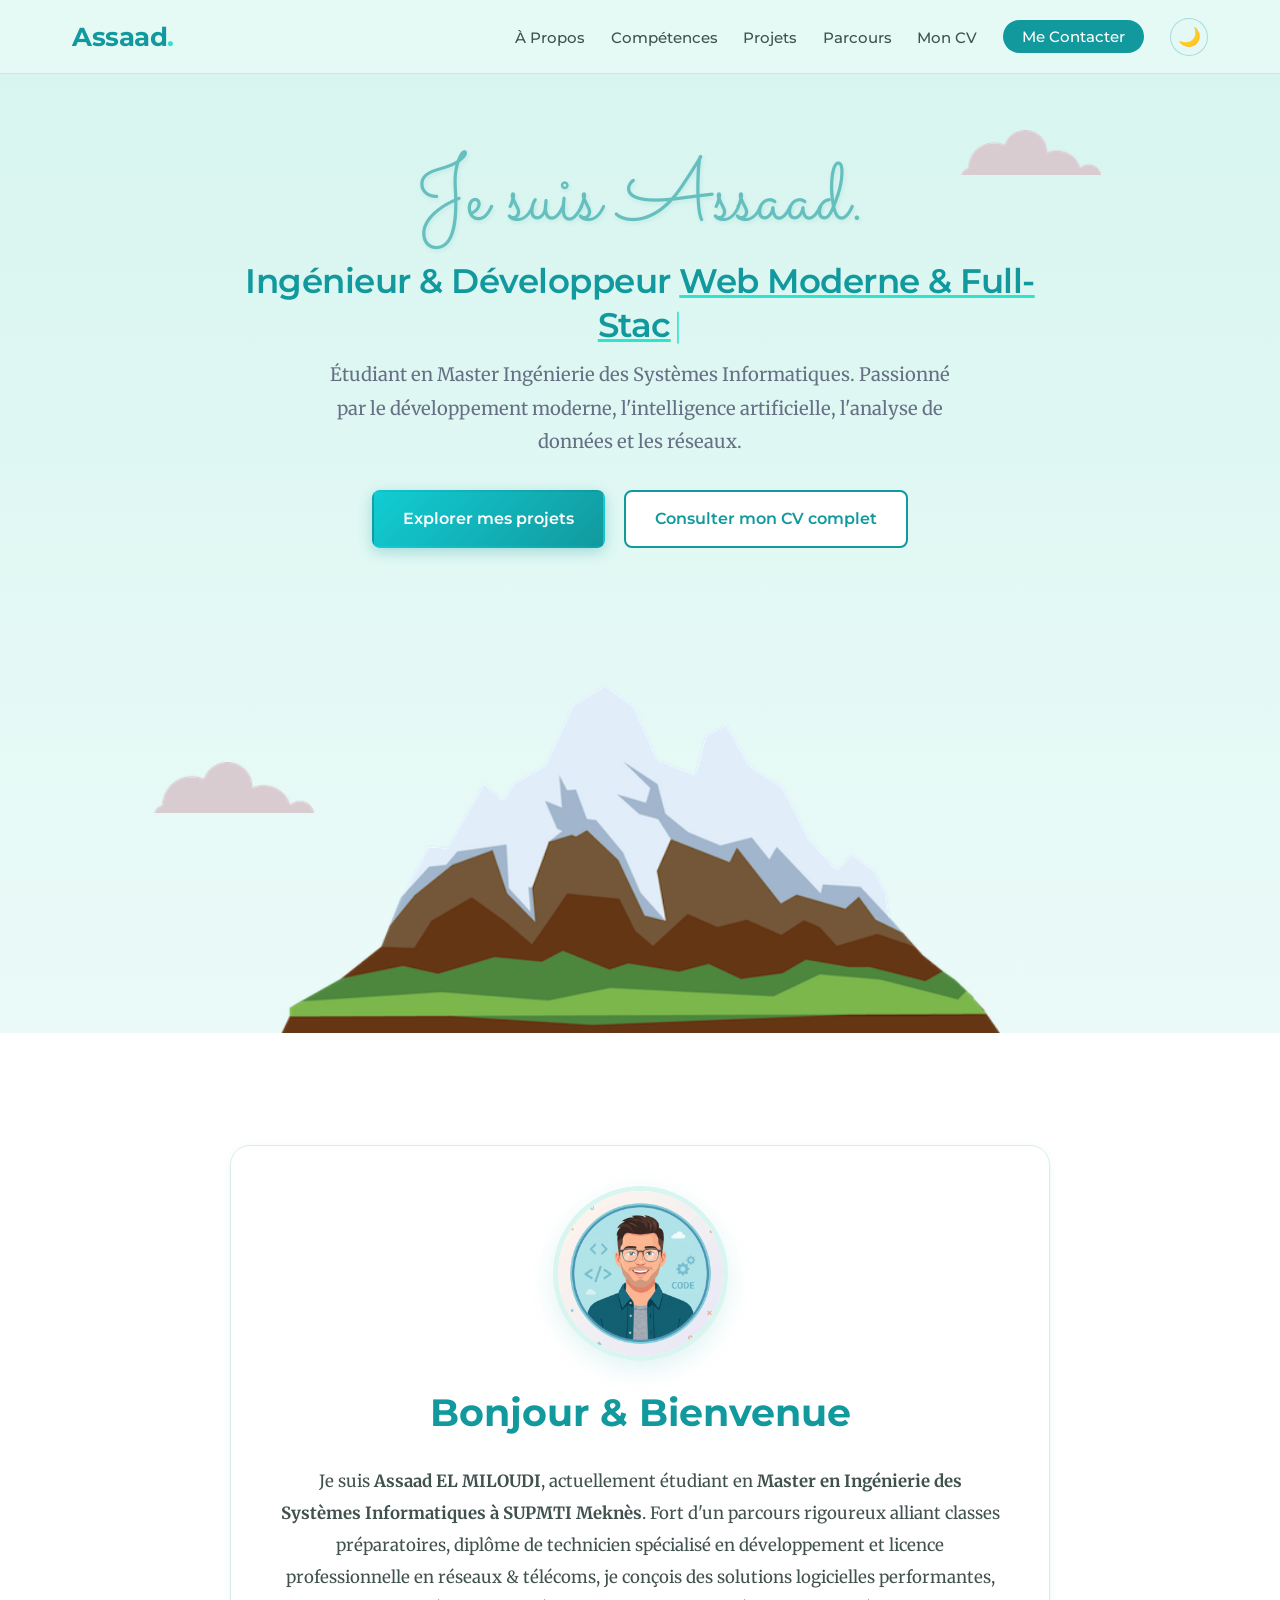
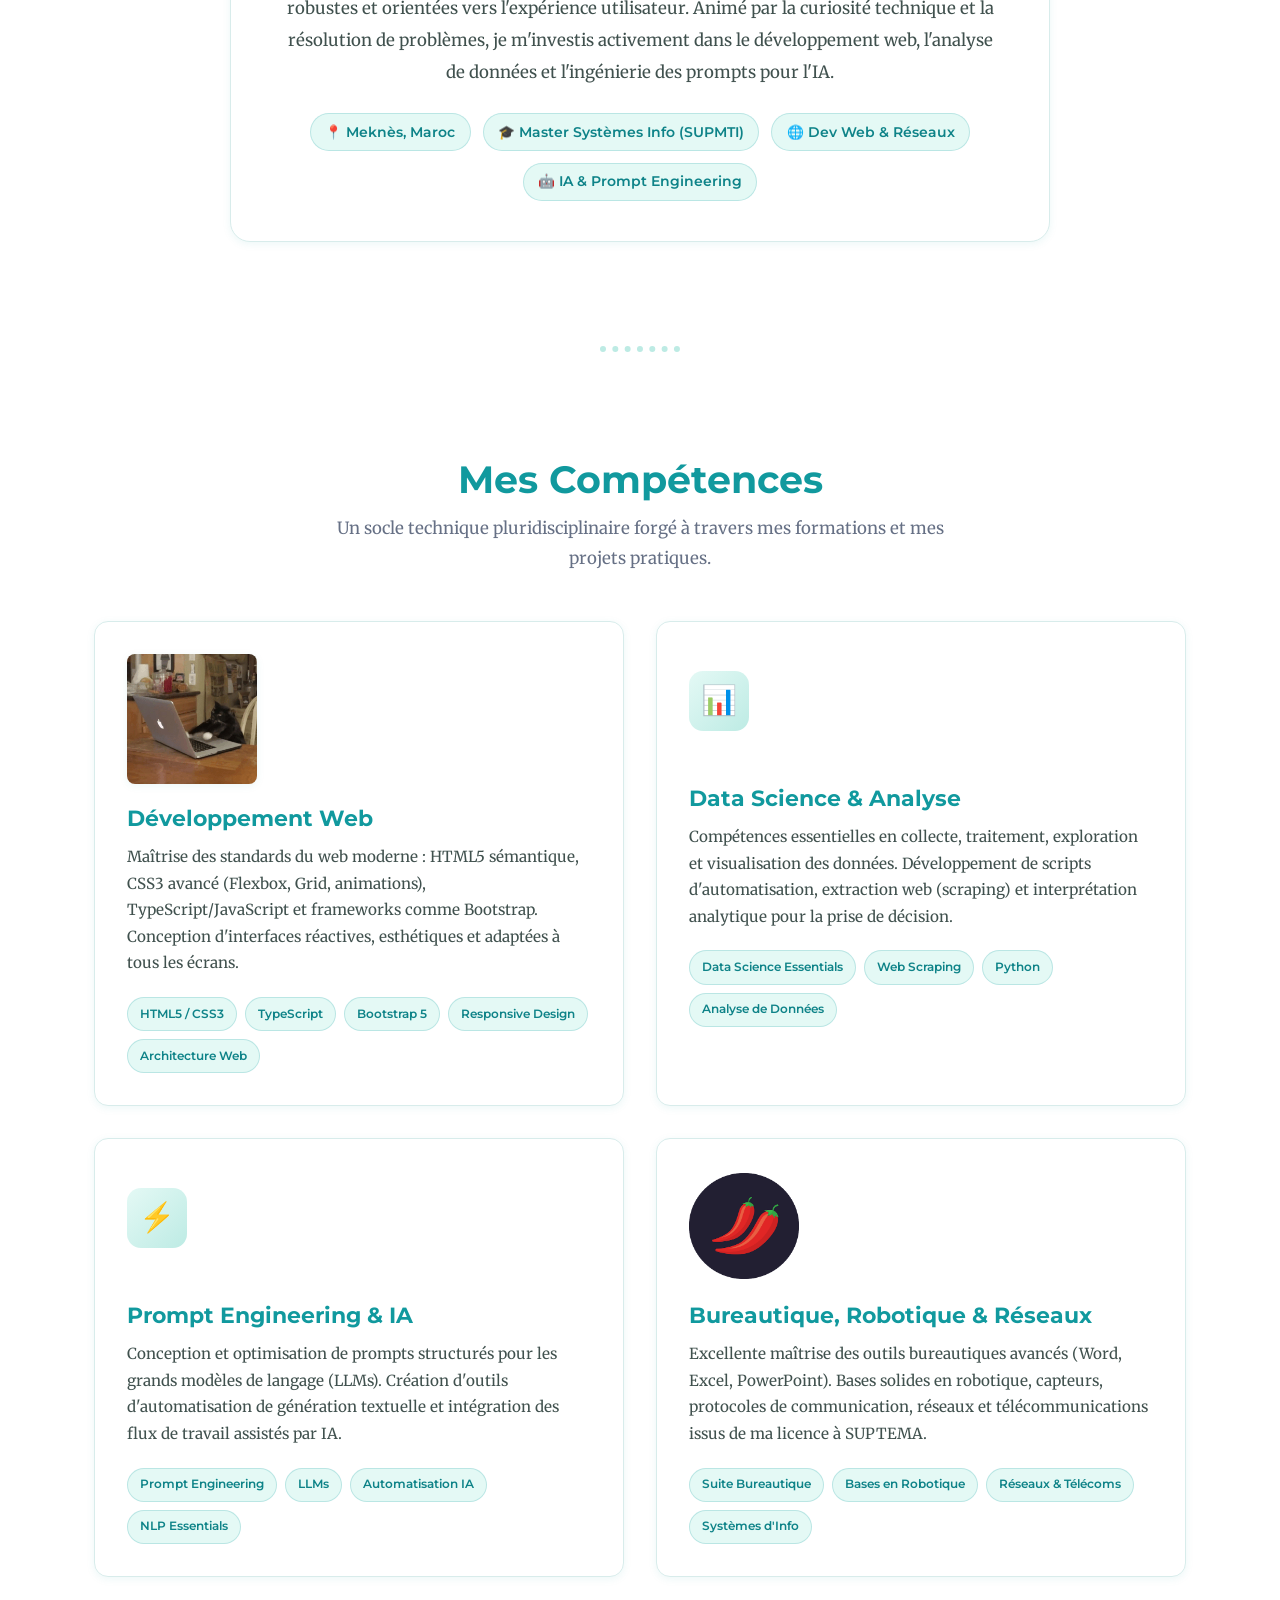
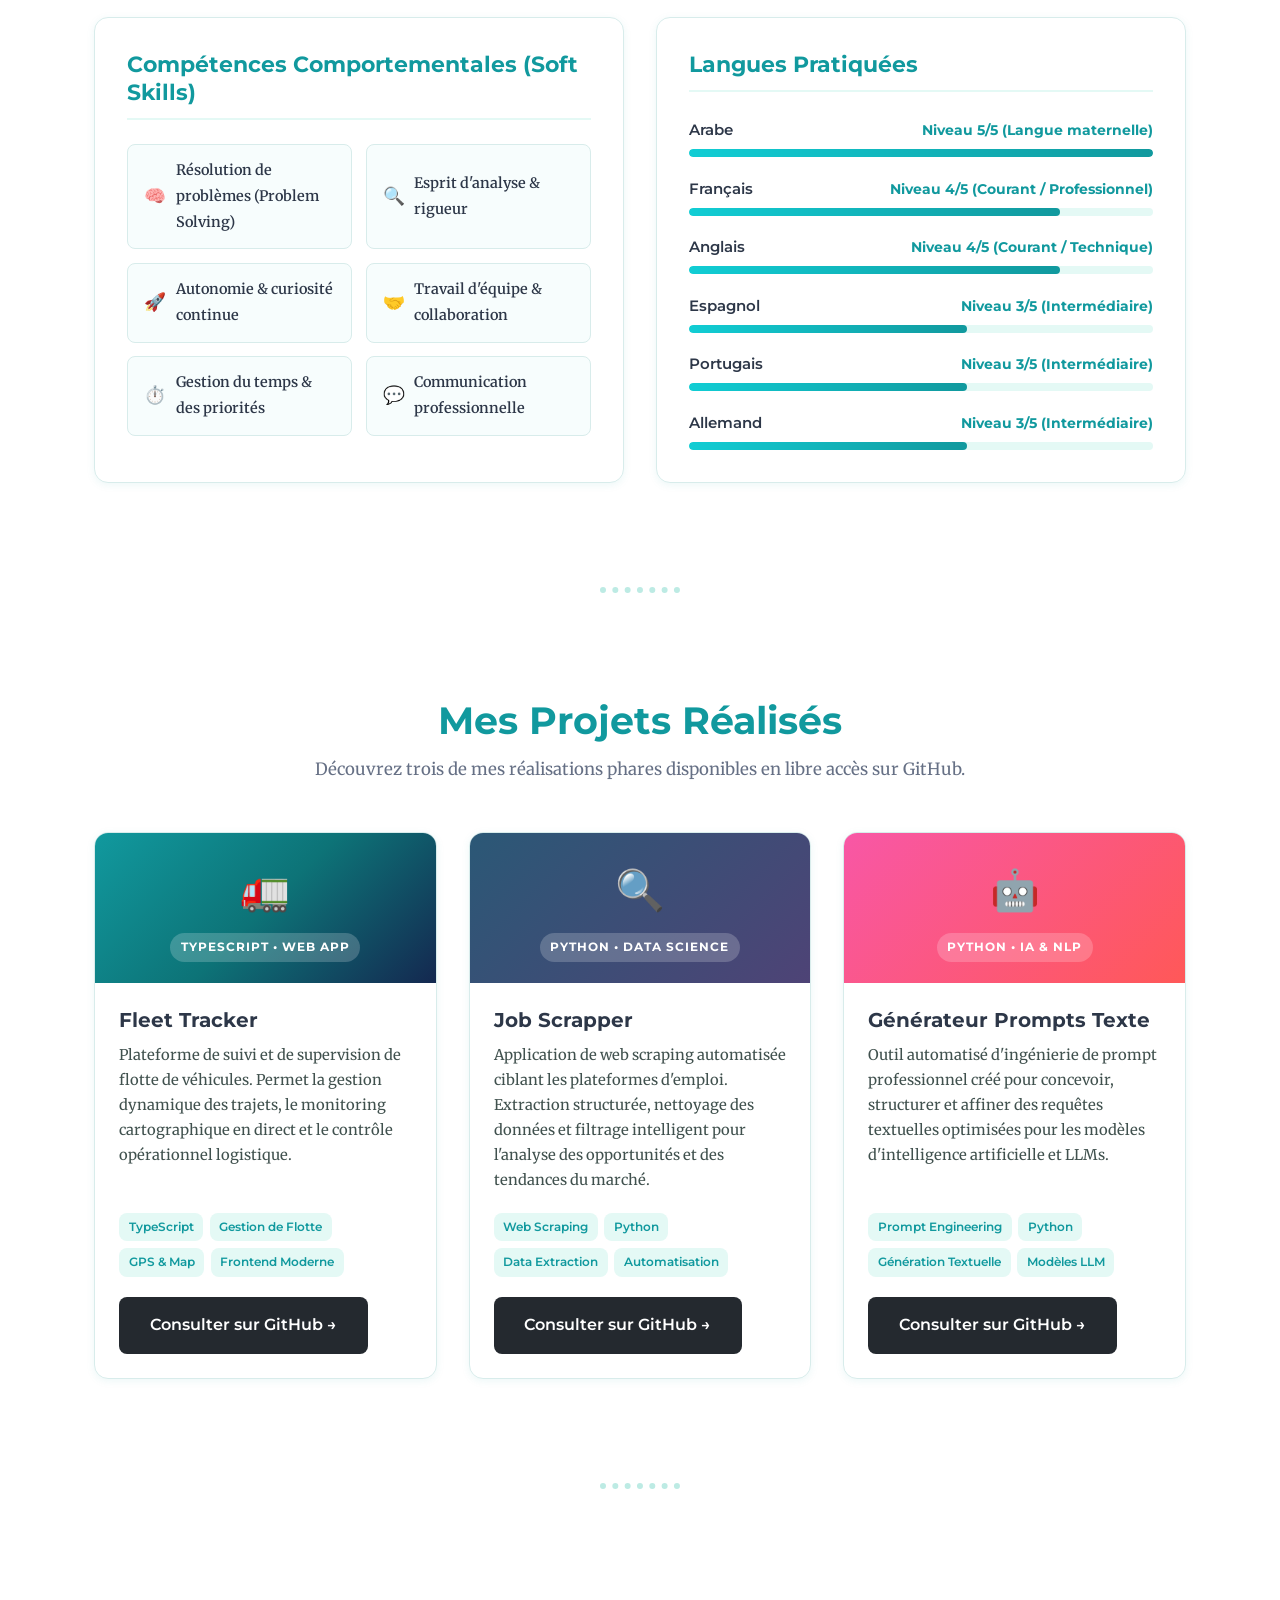
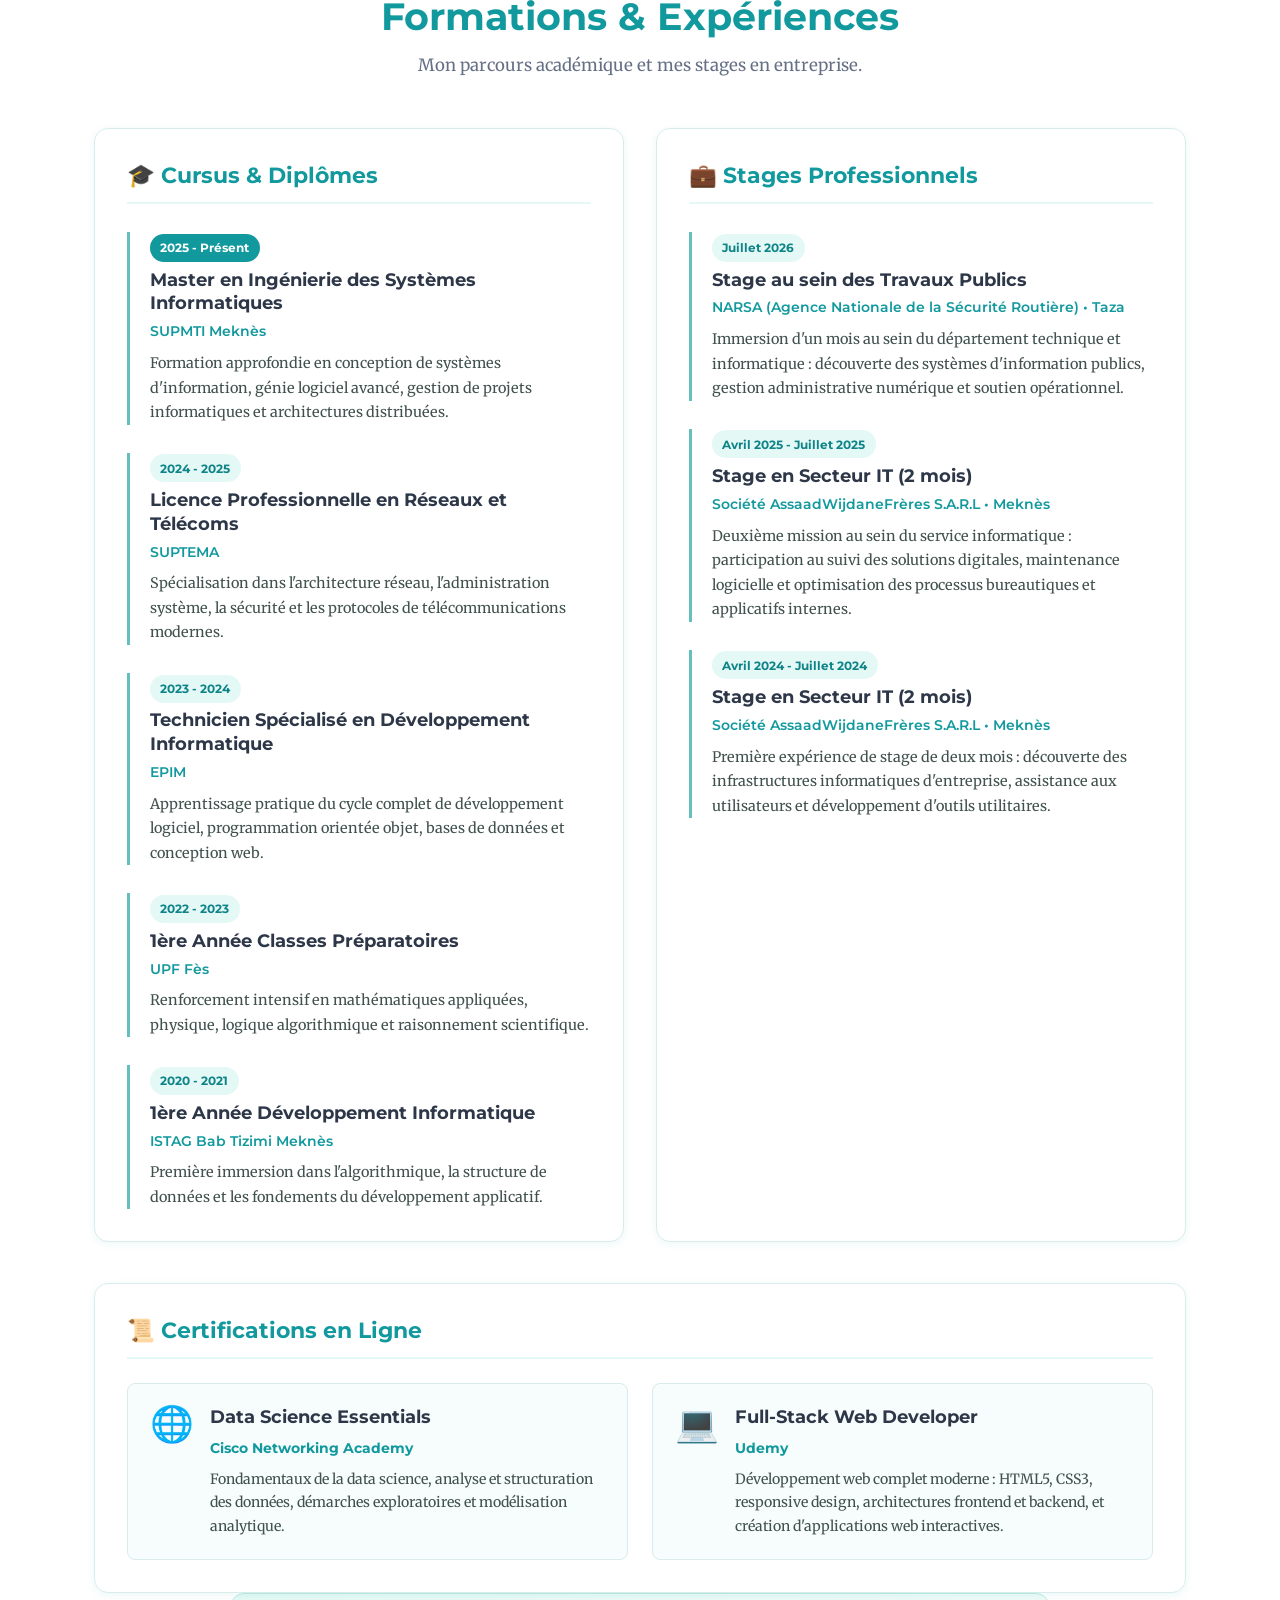
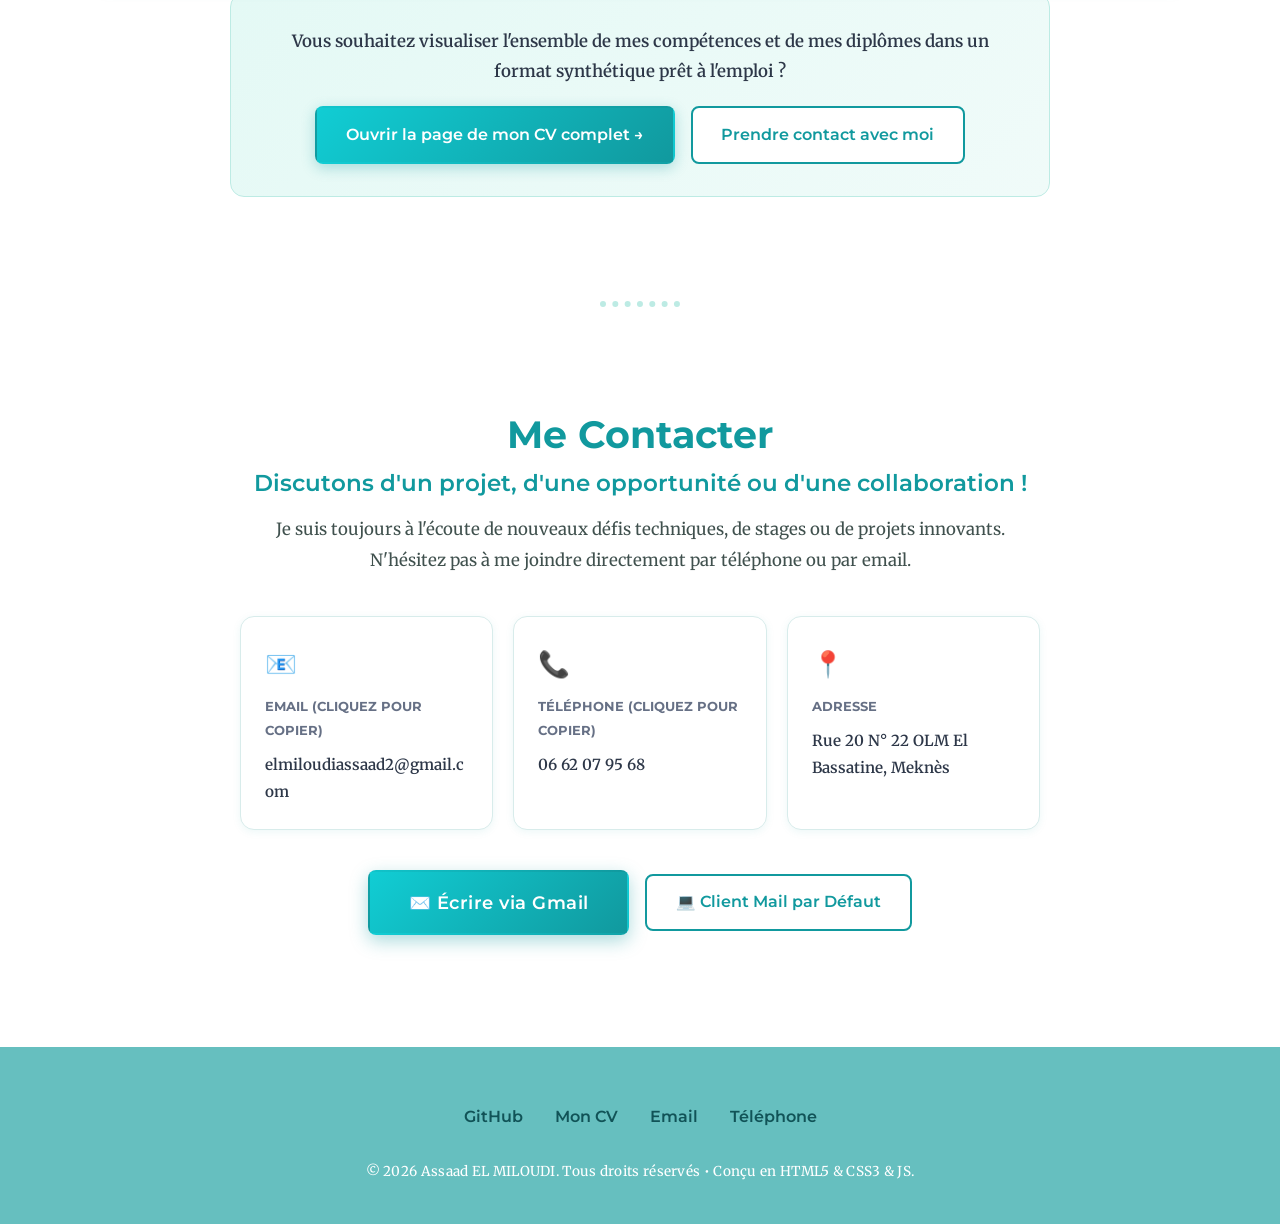
==== commit 695a7406: "Update index.html formatting and contact actions" ====
--- a/index.html
+++ b/index.html
@@ -1,15 +1,20 @@
 <!DOCTYPE html>
 <html lang="fr">
+
 <head>
   <meta charset="UTF-8">
   <meta name="viewport" content="width=device-width, initial-scale=1.0">
-  <meta name="description" content="Site personnel d'Assaad EL MILOUDI - Étudiant en Master Ingénierie des Systèmes Informatiques, Développeur Web et Spécialiste IA & Data.">
+  <meta name="description"
+    content="Site personnel d'Assaad EL MILOUDI - Étudiant en Master Ingénierie des Systèmes Informatiques, Développeur Web et Spécialiste IA & Data.">
   <title>Assaad EL MILOUDI | Portfolio &amp; Site Personnel</title>
   <link rel="stylesheet" href="style.css">
   <link rel="preconnect" href="https://fonts.googleapis.com">
   <link rel="preconnect" href="https://fonts.gstatic.com" crossorigin>
-  <link href="https://fonts.googleapis.com/css2?family=Merriweather:ital,wght@0,300;0,400;0,700;1,300;1,400&family=Montserrat:wght@400;500;600;700&family=Sacramento&display=swap" rel="stylesheet">
+  <link
+    href="https://fonts.googleapis.com/css2?family=Merriweather:ital,wght@0,300;0,400;0,700;1,300;1,400&family=Montserrat:wght@400;500;600;700&family=Sacramento&display=swap"
+    rel="stylesheet">
 </head>
+
 <body>
 
   <!-- Barre de Navigation -->
@@ -23,7 +28,8 @@
         <li><a href="#parcours">Parcours</a></li>
         <li><a href="cv.html">Mon CV</a></li>
         <li><a href="#contact" class="nav-cta">Me Contacter</a></li>
-        <li><button id="theme-toggle" class="theme-toggle-btn" title="Basculer Mode Sombre / Clair" aria-label="Basculer Mode Sombre / Clair">🌙</button></li>
+        <li><button id="theme-toggle" class="theme-toggle-btn" title="Basculer Mode Sombre / Clair"
+            aria-label="Basculer Mode Sombre / Clair">🌙</button></li>
       </ul>
     </nav>
   </header>
@@ -34,9 +40,11 @@
       <img class="top-cloud" src="images/cloud.png" alt="Nuage décoratif en haut à droite">
       <div class="title-text">
         <h1 class="hero-title">Je suis Assaad.</h1>
-        <h2 class="hero-subtitle">Ingénieur &amp; Développeur <span id="typewriter" class="pro">Web Moderne</span><span class="cursor">|</span></h2>
+        <h2 class="hero-subtitle">Ingénieur &amp; Développeur <span id="typewriter" class="pro">Web Moderne</span><span
+            class="cursor">|</span></h2>
         <p class="hero-tagline">
-          Étudiant en Master Ingénierie des Systèmes Informatiques. Passionné par le développement moderne, l'intelligence artificielle, l'analyse de données et les réseaux.
+          Étudiant en Master Ingénierie des Systèmes Informatiques. Passionné par le développement moderne,
+          l'intelligence artificielle, l'analyse de données et les réseaux.
         </p>
         <div class="hero-actions">
           <a href="#projets" class="btn btn-primary">Explorer mes projets</a>
@@ -44,22 +52,26 @@
         </div>
       </div>
       <img class="bottom-cloud" src="images/cloud.png" alt="Nuage décoratif flottant à gauche">
-      <img class="mountain" src="images/mountain.png" alt="Illustration de montagne symbolisant le parcours et l'ambition">
+      <img class="mountain" src="images/mountain.png"
+        alt="Illustration de montagne symbolisant le parcours et l'ambition">
     </section>
 
     <!-- Conteneur Central -->
     <div class="middle-container">
-      
+
       <!-- Section À Propos -->
       <section id="a-propos" class="section profile-section">
         <div class="profile-card reveal">
           <img class="profile-img" src="images/profile.jpg" alt="Portrait de profil d'Assaad EL MILOUDI">
           <h2 class="section-title">Bonjour &amp; Bienvenue</h2>
           <p class="intro">
-            Je suis <strong>Assaad EL MILOUDI</strong>, actuellement étudiant en <strong>Master en Ingénierie des Systèmes Informatiques à SUPMTI Meknès</strong>.
-            Fort d'un parcours rigoureux alliant classes préparatoires, diplôme de technicien spécialisé en développement et licence professionnelle en réseaux &amp; télécoms,
+            Je suis <strong>Assaad EL MILOUDI</strong>, actuellement étudiant en <strong>Master en Ingénierie des
+              Systèmes Informatiques à SUPMTI Meknès</strong>.
+            Fort d'un parcours rigoureux alliant classes préparatoires, diplôme de technicien spécialisé en
+            développement et licence professionnelle en réseaux &amp; télécoms,
             je conçois des solutions logicielles performantes, robustes et orientées vers l'expérience utilisateur.
-            Animé par la curiosité technique et la résolution de problèmes, je m'investis activement dans le développement web, l'analyse de données et l'ingénierie des prompts pour l'IA.
+            Animé par la curiosité technique et la résolution de problèmes, je m'investis activement dans le
+            développement web, l'analyse de données et l'ingénierie des prompts pour l'IA.
           </p>
           <div class="profile-meta-tags">
             <span class="meta-badge">📍 Meknès, Maroc</span>
@@ -75,8 +87,9 @@
       <!-- Section Compétences -->
       <section id="competences" class="section skills-section">
         <h2 class="section-title">Mes Compétences</h2>
-        <p class="section-subtitle">Un socle technique pluridisciplinaire forgé à travers mes formations et mes projets pratiques.</p>
-        
+        <p class="section-subtitle">Un socle technique pluridisciplinaire forgé à travers mes formations et mes projets
+          pratiques.</p>
+
         <div class="skills-grid reveal">
           <!-- Carte 1 : Dev Web -->
           <article class="skill-card">
@@ -86,7 +99,8 @@
             <div class="skill-content">
               <h3 class="skill-heading">Développement Web</h3>
               <p>
-                Maîtrise des standards du web moderne : HTML5 sémantique, CSS3 avancé (Flexbox, Grid, animations), TypeScript/JavaScript et frameworks comme Bootstrap.
+                Maîtrise des standards du web moderne : HTML5 sémantique, CSS3 avancé (Flexbox, Grid, animations),
+                TypeScript/JavaScript et frameworks comme Bootstrap.
                 Conception d'interfaces réactives, esthétiques et adaptées à tous les écrans.
               </p>
               <div class="tags-container">
@@ -108,7 +122,8 @@
               <h3 class="skill-heading">Data Science &amp; Analyse</h3>
               <p>
                 Compétences essentielles en collecte, traitement, exploration et visualisation des données.
-                Développement de scripts d'automatisation, extraction web (scraping) et interprétation analytique pour la prise de décision.
+                Développement de scripts d'automatisation, extraction web (scraping) et interprétation analytique pour
+                la prise de décision.
               </p>
               <div class="tags-container">
                 <span class="skill-tag">Data Science Essentials</span>
@@ -128,7 +143,8 @@
               <h3 class="skill-heading">Prompt Engineering &amp; IA</h3>
               <p>
                 Conception et optimisation de prompts structurés pour les grands modèles de langage (LLMs).
-                Création d'outils d'automatisation de génération textuelle et intégration des flux de travail assistés par IA.
+                Création d'outils d'automatisation de génération textuelle et intégration des flux de travail assistés
+                par IA.
               </p>
               <div class="tags-container">
                 <span class="skill-tag">Prompt Engineering</span>
@@ -142,12 +158,14 @@
           <!-- Carte 4 : Bureautique, Robotique & Systèmes -->
           <article class="skill-card">
             <div class="skill-media">
-              <img src="images/chillies.png" alt="Piments symbolisant le goût des défis techniques" class="skill-img chilli-img">
+              <img src="images/chillies.png" alt="Piments symbolisant le goût des défis techniques"
+                class="skill-img chilli-img">
             </div>
             <div class="skill-content">
               <h3 class="skill-heading">Bureautique, Robotique &amp; Réseaux</h3>
               <p>
-                Excellente maîtrise des outils bureautiques avancés (Word, Excel, PowerPoint). Bases solides en robotique,
+                Excellente maîtrise des outils bureautiques avancés (Word, Excel, PowerPoint). Bases solides en
+                robotique,
                 capteurs, protocoles de communication, réseaux et télécommunications issus de ma licence à SUPTEMA.
               </p>
               <div class="tags-container">
@@ -202,7 +220,9 @@
                   <span class="language-name">Arabe</span>
                   <span class="language-score">Niveau 5/5 (Langue maternelle)</span>
                 </div>
-                <div class="language-bar"><div class="language-fill fill-5"></div></div>
+                <div class="language-bar">
+                  <div class="language-fill fill-5"></div>
+                </div>
               </div>
 
               <div class="language-item">
@@ -210,7 +230,9 @@
                   <span class="language-name">Français</span>
                   <span class="language-score">Niveau 4/5 (Courant / Professionnel)</span>
                 </div>
-                <div class="language-bar"><div class="language-fill fill-4"></div></div>
+                <div class="language-bar">
+                  <div class="language-fill fill-4"></div>
+                </div>
               </div>
 
               <div class="language-item">
@@ -218,7 +240,9 @@
                   <span class="language-name">Anglais</span>
                   <span class="language-score">Niveau 4/5 (Courant / Technique)</span>
                 </div>
-                <div class="language-bar"><div class="language-fill fill-4"></div></div>
+                <div class="language-bar">
+                  <div class="language-fill fill-4"></div>
+                </div>
               </div>
 
               <div class="language-item">
@@ -226,7 +250,9 @@
                   <span class="language-name">Espagnol</span>
                   <span class="language-score">Niveau 3/5 (Intermédiaire)</span>
                 </div>
-                <div class="language-bar"><div class="language-fill fill-3"></div></div>
+                <div class="language-bar">
+                  <div class="language-fill fill-3"></div>
+                </div>
               </div>
 
               <div class="language-item">
@@ -234,7 +260,9 @@
                   <span class="language-name">Portugais</span>
                   <span class="language-score">Niveau 3/5 (Intermédiaire)</span>
                 </div>
-                <div class="language-bar"><div class="language-fill fill-3"></div></div>
+                <div class="language-bar">
+                  <div class="language-fill fill-3"></div>
+                </div>
               </div>
 
               <div class="language-item">
@@ -242,7 +270,9 @@
                   <span class="language-name">Allemand</span>
                   <span class="language-score">Niveau 3/5 (Intermédiaire)</span>
                 </div>
-                <div class="language-bar"><div class="language-fill fill-3"></div></div>
+                <div class="language-bar">
+                  <div class="language-fill fill-3"></div>
+                </div>
               </div>
             </div>
           </div>
@@ -254,7 +284,8 @@
       <!-- Section Projets -->
       <section id="projets" class="section projects-section">
         <h2 class="section-title">Mes Projets Réalisés</h2>
-        <p class="section-subtitle">Découvrez trois de mes réalisations phares disponibles en libre accès sur GitHub.</p>
+        <p class="section-subtitle">Découvrez trois de mes réalisations phares disponibles en libre accès sur GitHub.
+        </p>
 
         <div class="projects-grid reveal">
           <!-- Projet 1 : Fleet Tracker -->
@@ -276,7 +307,8 @@
                 <span class="project-tag">Frontend Moderne</span>
               </div>
               <div class="project-links">
-                <a href="https://github.com/Assaadbenz/fleet-tracker" class="btn btn-github" target="_blank" rel="noopener noreferrer">
+                <a href="https://github.com/Assaadbenz/fleet-tracker" class="btn btn-github" target="_blank"
+                  rel="noopener noreferrer">
                   Consulter sur GitHub &rarr;
                 </a>
               </div>
@@ -293,7 +325,8 @@
               <h3 class="project-title">Job Scrapper</h3>
               <p class="project-desc">
                 Application de web scraping automatisée ciblant les plateformes d'emploi. Extraction structurée,
-                nettoyage des données et filtrage intelligent pour l'analyse des opportunités et des tendances du marché.
+                nettoyage des données et filtrage intelligent pour l'analyse des opportunités et des tendances du
+                marché.
               </p>
               <div class="project-tags">
                 <span class="project-tag">Web Scraping</span>
@@ -302,7 +335,8 @@
                 <span class="project-tag">Automatisation</span>
               </div>
               <div class="project-links">
-                <a href="https://github.com/Assaadbenz/jobscrapper" class="btn btn-github" target="_blank" rel="noopener noreferrer">
+                <a href="https://github.com/Assaadbenz/jobscrapper" class="btn btn-github" target="_blank"
+                  rel="noopener noreferrer">
                   Consulter sur GitHub &rarr;
                 </a>
               </div>
@@ -328,7 +362,8 @@
                 <span class="project-tag">Modèles LLM</span>
               </div>
               <div class="project-links">
-                <a href="https://github.com/Assaadbenz/Generateur_Prompts_Text" class="btn btn-github" target="_blank" rel="noopener noreferrer">
+                <a href="https://github.com/Assaadbenz/Generateur_Prompts_Text" class="btn btn-github" target="_blank"
+                  rel="noopener noreferrer">
                   Consulter sur GitHub &rarr;
                 </a>
               </div>
@@ -348,13 +383,14 @@
           <!-- Colonne Formations -->
           <div class="timeline-column">
             <h3 class="timeline-column-title">🎓 Cursus &amp; Diplômes</h3>
-            
+
             <div class="timeline-item">
               <span class="timeline-badge current">2025 - Présent</span>
               <h4 class="timeline-title">Master en Ingénierie des Systèmes Informatiques</h4>
               <p class="timeline-subtitle">SUPMTI Meknès</p>
               <p class="timeline-text">
-                Formation approfondie en conception de systèmes d'information, génie logiciel avancé, gestion de projets informatiques et architectures distribuées.
+                Formation approfondie en conception de systèmes d'information, génie logiciel avancé, gestion de projets
+                informatiques et architectures distribuées.
               </p>
             </div>
 
@@ -363,7 +399,8 @@
               <h4 class="timeline-title">Licence Professionnelle en Réseaux et Télécoms</h4>
               <p class="timeline-subtitle">SUPTEMA</p>
               <p class="timeline-text">
-                Spécialisation dans l'architecture réseau, l'administration système, la sécurité et les protocoles de télécommunications modernes.
+                Spécialisation dans l'architecture réseau, l'administration système, la sécurité et les protocoles de
+                télécommunications modernes.
               </p>
             </div>
 
@@ -372,7 +409,8 @@
               <h4 class="timeline-title">Technicien Spécialisé en Développement Informatique</h4>
               <p class="timeline-subtitle">EPIM</p>
               <p class="timeline-text">
-                Apprentissage pratique du cycle complet de développement logiciel, programmation orientée objet, bases de données et conception web.
+                Apprentissage pratique du cycle complet de développement logiciel, programmation orientée objet, bases
+                de données et conception web.
               </p>
             </div>
 
@@ -381,7 +419,8 @@
               <h4 class="timeline-title">1ère Année Classes Préparatoires</h4>
               <p class="timeline-subtitle">UPF Fès</p>
               <p class="timeline-text">
-                Renforcement intensif en mathématiques appliquées, physique, logique algorithmique et raisonnement scientifique.
+                Renforcement intensif en mathématiques appliquées, physique, logique algorithmique et raisonnement
+                scientifique.
               </p>
             </div>
 
@@ -390,7 +429,8 @@
               <h4 class="timeline-title">1ère Année Développement Informatique</h4>
               <p class="timeline-subtitle">ISTAG Bab Tizimi Meknès</p>
               <p class="timeline-text">
-                Première immersion dans l'algorithmique, la structure de données et les fondements du développement applicatif.
+                Première immersion dans l'algorithmique, la structure de données et les fondements du développement
+                applicatif.
               </p>
             </div>
           </div>
@@ -404,7 +444,8 @@
               <h4 class="timeline-title">Stage au sein des Travaux Publics</h4>
               <p class="timeline-subtitle">NARSA (Agence Nationale de la Sécurité Routière) &bull; Taza</p>
               <p class="timeline-text">
-                Immersion d'un mois au sein du département technique et informatique : découverte des systèmes d'information publics, gestion administrative numérique et soutien opérationnel.
+                Immersion d'un mois au sein du département technique et informatique : découverte des systèmes
+                d'information publics, gestion administrative numérique et soutien opérationnel.
               </p>
             </div>
 
@@ -413,7 +454,8 @@
               <h4 class="timeline-title">Stage en Secteur IT (2 mois)</h4>
               <p class="timeline-subtitle">Société AssaadWijdaneFrères S.A.R.L &bull; Meknès</p>
               <p class="timeline-text">
-                Deuxième mission au sein du service informatique : participation au suivi des solutions digitales, maintenance logicielle et optimisation des processus bureautiques et applicatifs internes.
+                Deuxième mission au sein du service informatique : participation au suivi des solutions digitales,
+                maintenance logicielle et optimisation des processus bureautiques et applicatifs internes.
               </p>
             </div>
 
@@ -422,7 +464,8 @@
               <h4 class="timeline-title">Stage en Secteur IT (2 mois)</h4>
               <p class="timeline-subtitle">Société AssaadWijdaneFrères S.A.R.L &bull; Meknès</p>
               <p class="timeline-text">
-                Première expérience de stage de deux mois : découverte des infrastructures informatiques d'entreprise, assistance aux utilisateurs et développement d'outils utilitaires.
+                Première expérience de stage de deux mois : découverte des infrastructures informatiques d'entreprise,
+                assistance aux utilisateurs et développement d'outils utilitaires.
               </p>
             </div>
           </div>
@@ -438,7 +481,8 @@
                 <h4 class="cert-name">Data Science Essentials</h4>
                 <span class="cert-issuer">Cisco Networking Academy</span>
                 <p class="cert-desc">
-                  Fondamentaux de la data science, analyse et structuration des données, démarches exploratoires et modélisation analytique.
+                  Fondamentaux de la data science, analyse et structuration des données, démarches exploratoires et
+                  modélisation analytique.
                 </p>
               </div>
             </div>
@@ -449,7 +493,8 @@
                 <h4 class="cert-name">Full-Stack Web Developer</h4>
                 <span class="cert-issuer">Udemy</span>
                 <p class="cert-desc">
-                  Développement web complet moderne : HTML5, CSS3, responsive design, architectures frontend et backend, et création d'applications web interactives.
+                  Développement web complet moderne : HTML5, CSS3, responsive design, architectures frontend et backend,
+                  et création d'applications web interactives.
                 </p>
               </div>
             </div>
@@ -457,7 +502,8 @@
         </div>
 
         <div class="resume-cta-box">
-          <p>Vous souhaitez visualiser l'ensemble de mes compétences et de mes diplômes dans un format synthétique prêt à l'emploi ?</p>
+          <p>Vous souhaitez visualiser l'ensemble de mes compétences et de mes diplômes dans un format synthétique prêt
+            à l'emploi ?</p>
           <div class="resume-btn-group">
             <a href="cv.html" class="btn btn-primary">Ouvrir la page de mon CV complet &rarr;</a>
             <a href="#contact" class="btn btn-secondary">Prendre contact avec moi</a>
@@ -472,18 +518,21 @@
         <h2 class="section-title">Me Contacter</h2>
         <h3 class="contact-subtitle">Discutons d'un projet, d'une opportunité ou d'une collaboration !</h3>
         <p class="contact-message">
-          Je suis toujours à l'écoute de nouveaux défis techniques, de stages ou de projets innovants. N'hésitez pas à me joindre directement par téléphone ou par email.
+          Je suis toujours à l'écoute de nouveaux défis techniques, de stages ou de projets innovants. N'hésitez pas à
+          me joindre directement par téléphone ou par email.
         </p>
 
         <!-- Cartes Coordonnées -->
         <div class="contact-cards-grid">
-          <div class="contact-info-card" data-copy="elmiloudiassaad2@gmail.com" title="Cliquez pour copier l'email" style="cursor: pointer;">
+          <div class="contact-info-card" data-copy="elmiloudiassaad2@gmail.com" title="Cliquez pour copier l'email"
+            style="cursor: pointer;">
             <div class="contact-card-icon">📧</div>
             <span class="contact-card-label">Email (Cliquez pour copier)</span>
             <a href="mailto:elmiloudiassaad2@gmail.com" class="contact-card-value">elmiloudiassaad2@gmail.com</a>
           </div>
 
-          <div class="contact-info-card" data-copy="0662079568" title="Cliquez pour copier le numéro" style="cursor: pointer;">
+          <div class="contact-info-card" data-copy="0662079568" title="Cliquez pour copier le numéro"
+            style="cursor: pointer;">
             <div class="contact-card-icon">📞</div>
             <span class="contact-card-label">Téléphone (Cliquez pour copier)</span>
             <a href="tel:0662079568" class="contact-card-value">06 62 07 95 68</a>
@@ -496,16 +545,18 @@
           </div>
         </div>
 
-        <div class="contact-action-group" style="display: flex; justify-content: center; align-items: center; gap: 1rem; flex-wrap: wrap; margin-top: 1.5rem;">
-          <a class="btn btn-cta" href="https://mail.google.com/mail/?view=cm&fs=1&to=elmiloudiassaad2@gmail.com&su=Prise%20de%20contact%20-%20Portfolio" target="_blank" rel="noopener noreferrer" title="Ouvrir directement dans Gmail">
+        <div class="contact-action-group"
+          style="display: flex; justify-content: center; align-items: center; gap: 1rem; flex-wrap: wrap; margin-top: 1.5rem;">
+          <a class="btn btn-cta"
+            href="https://mail.google.com/mail/?view=cm&fs=1&to=elmiloudiassaad2@gmail.com&su=Prise%20de%20contact%20-%20Portfolio"
+            target="_blank" rel="noopener noreferrer" title="Ouvrir directement dans Gmail">
             ✉️ Écrire via Gmail
           </a>
-          <a class="btn btn-secondary" href="mailto:elmiloudiassaad2@gmail.com?subject=Prise%20de%20contact%20-%20Portfolio" title="Ouvrir dans votre logiciel de messagerie">
+          <a class="btn btn-secondary"
+            href="mailto:elmiloudiassaad2@gmail.com?subject=Prise%20de%20contact%20-%20Portfolio"
+            title="Ouvrir dans votre logiciel de messagerie">
             💻 Client Mail par Défaut
           </a>
-          <button type="button" class="btn btn-secondary" id="btn-copy-email" title="Copier l'adresse email dans le presse-papiers">
-            📋 Copier l'Email
-          </button>
         </div>
       </section>
 
@@ -520,13 +571,16 @@
       <a class="footer-link" href="mailto:elmiloudiassaad2@gmail.com">Email</a>
       <a class="footer-link" href="tel:0662079568">Téléphone</a>
     </div>
-    <p class="copyright">&copy; 2026 Assaad EL MILOUDI. Tous droits réservés &bull; Conçu en HTML5 &amp; CSS3 &amp; JS.</p>
+    <p class="copyright">&copy; 2026 Assaad EL MILOUDI. Tous droits réservés &bull; Conçu en HTML5 &amp; CSS3 &amp; JS.
+    </p>
   </footer>
 
   <!-- Bouton Flottant Retour en Haut -->
-  <button id="back-to-top" class="back-to-top" title="Retour en haut de page" aria-label="Retour en haut de page">↑</button>
+  <button id="back-to-top" class="back-to-top" title="Retour en haut de page"
+    aria-label="Retour en haut de page">↑</button>
 
   <!-- Script d'améliorations interactives -->
   <script src="script.js" defer></script>
 </body>
-</html>
+
+</html>
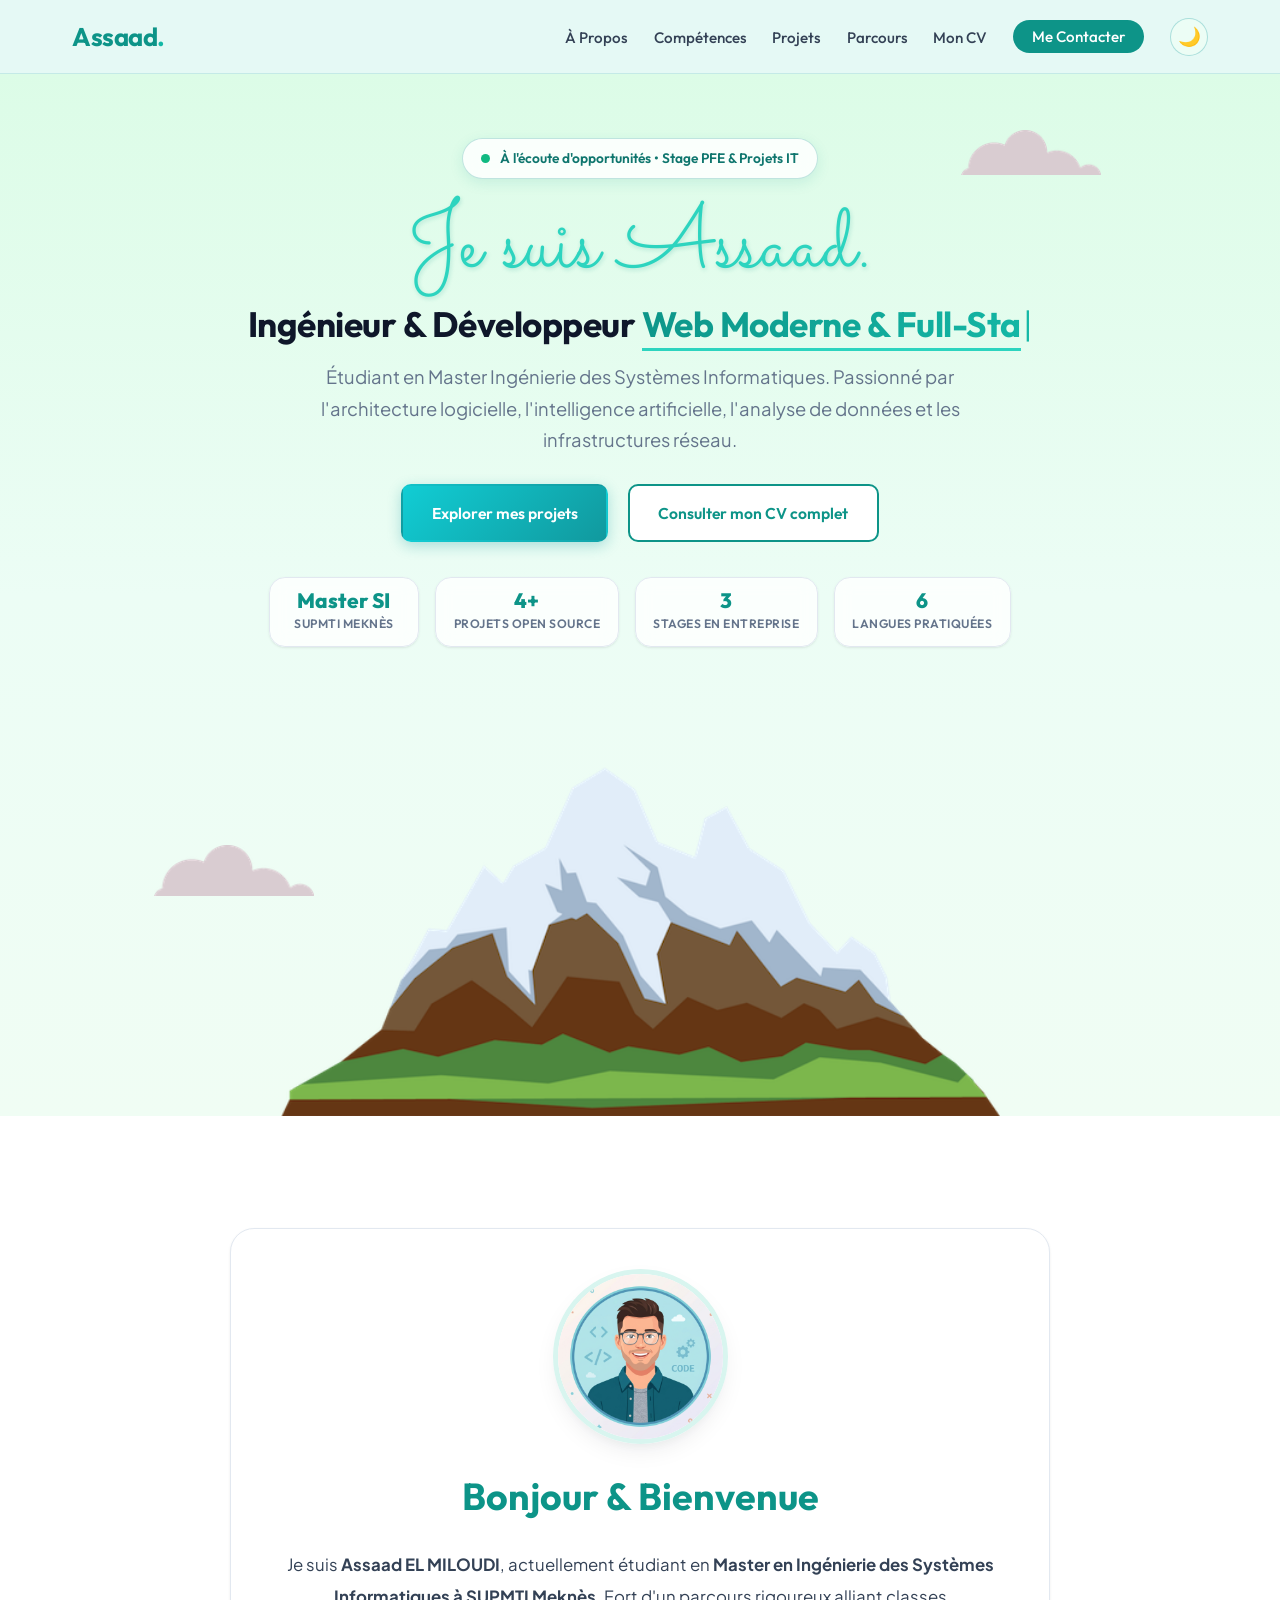
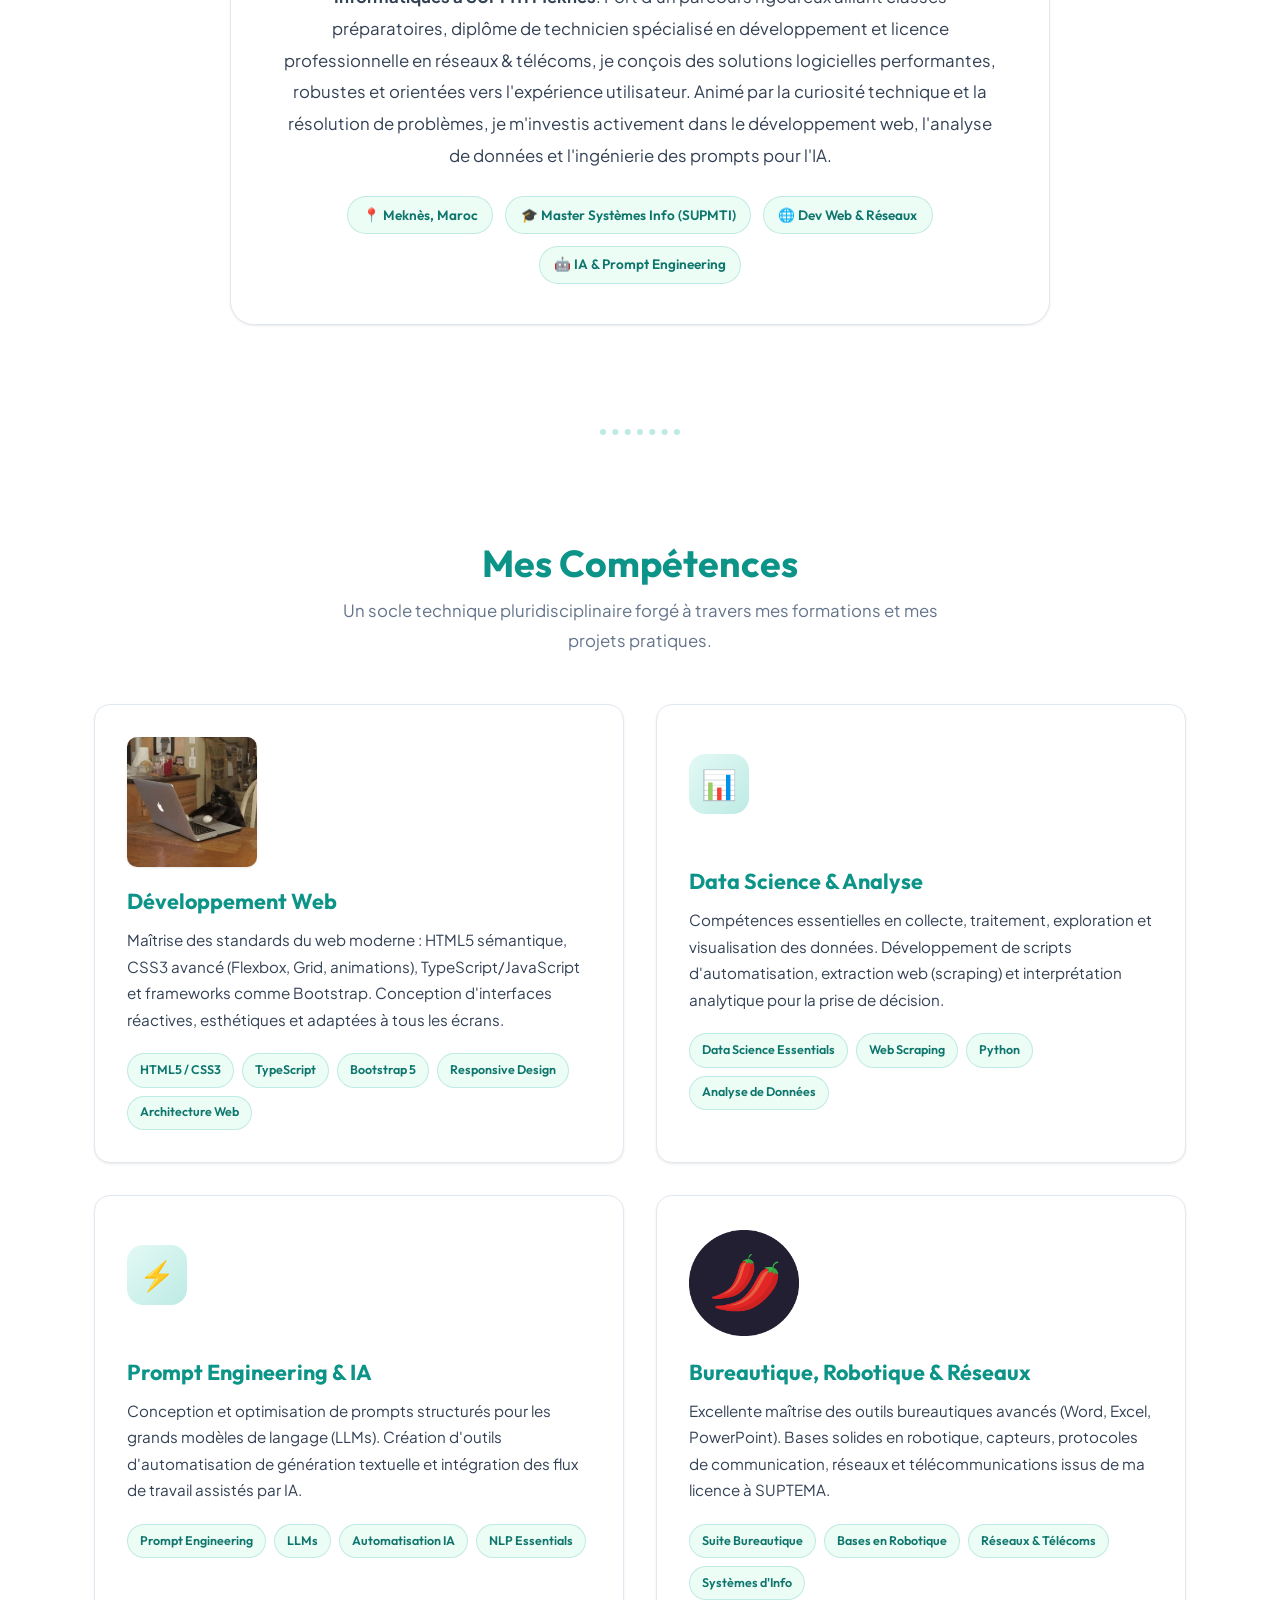
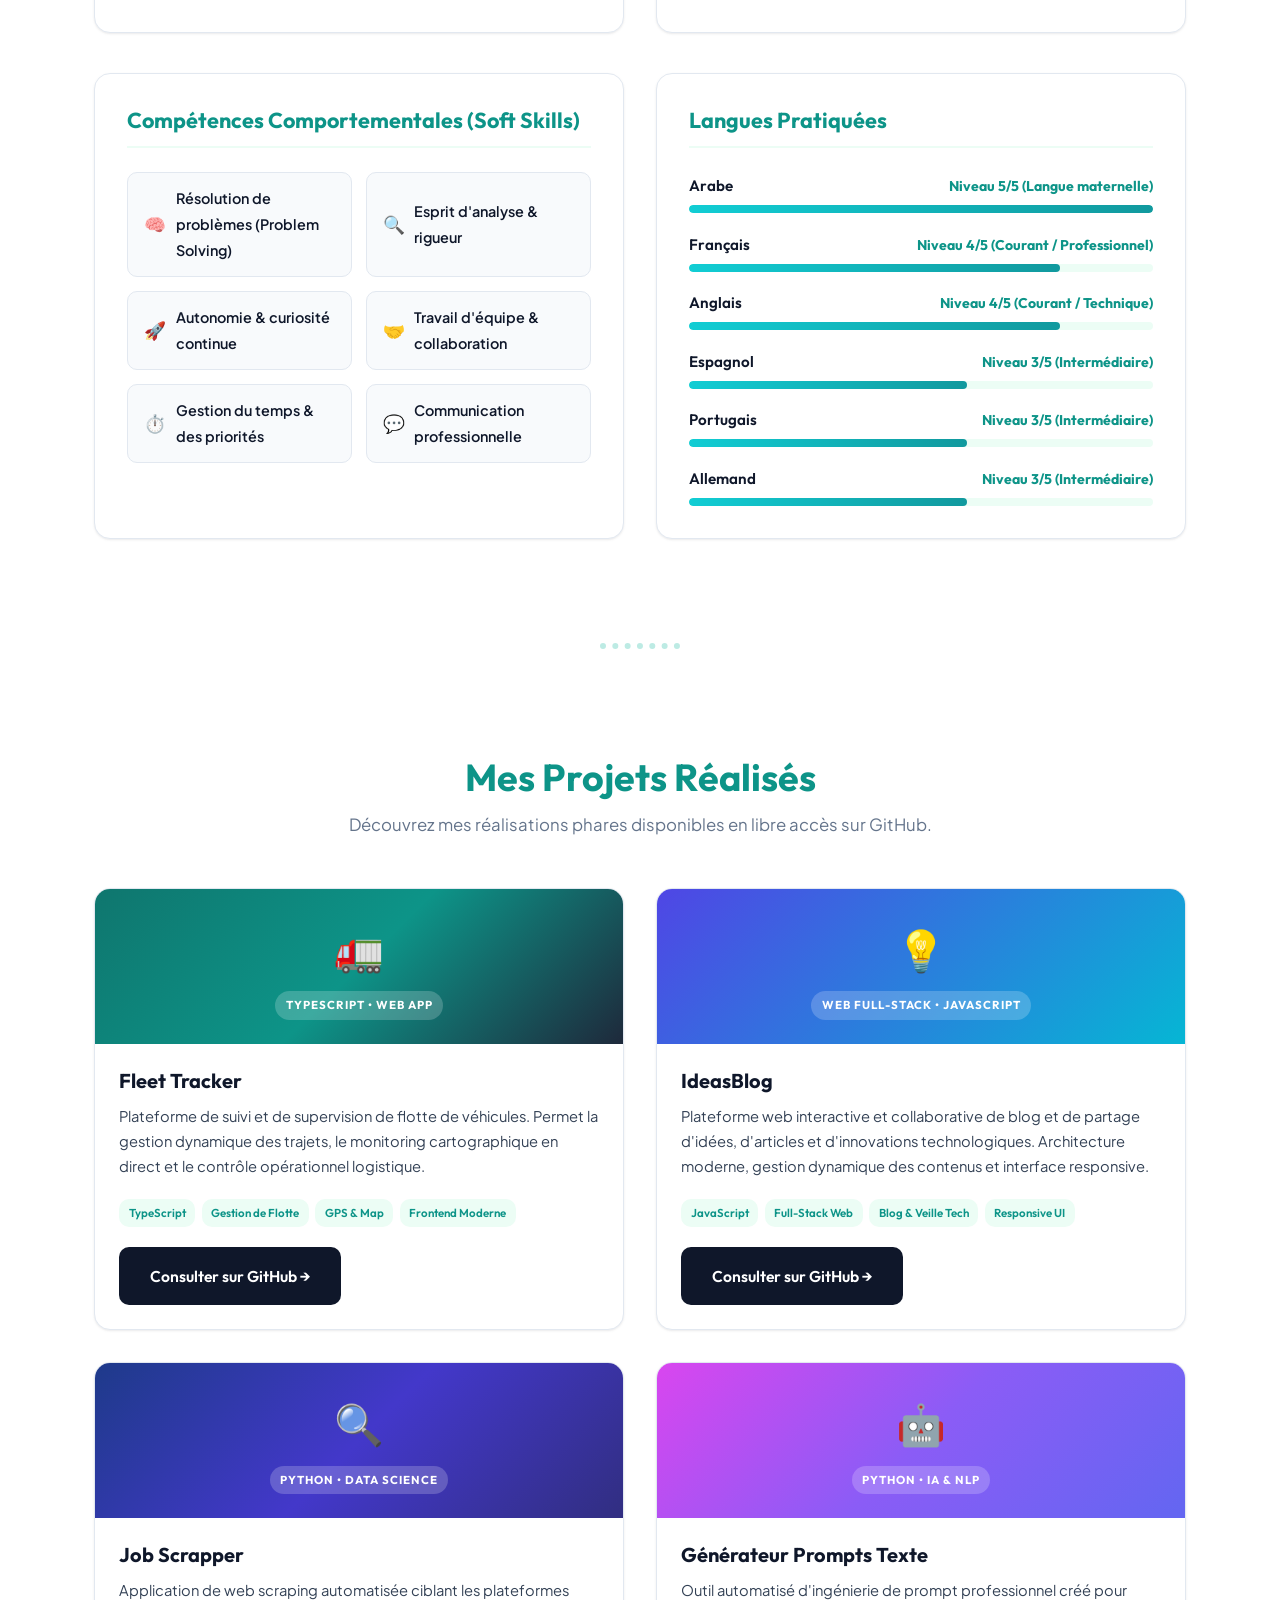
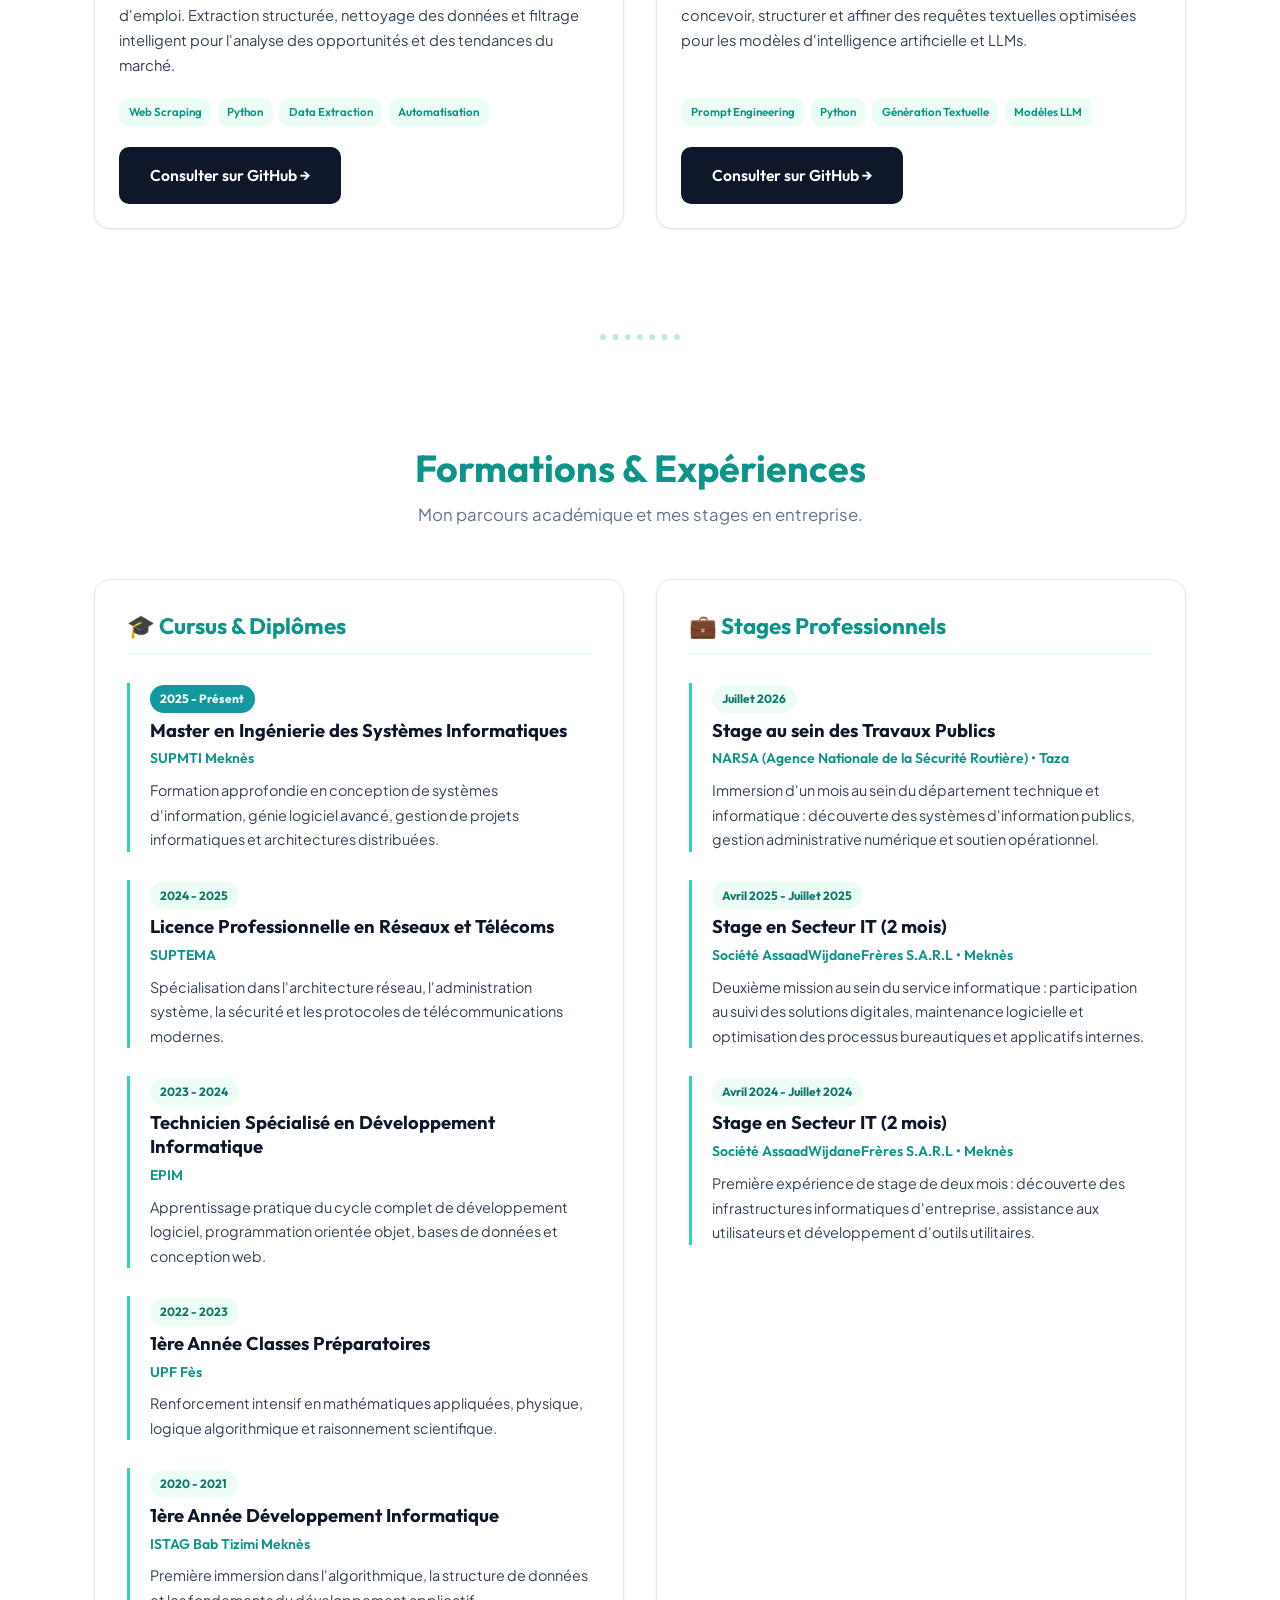
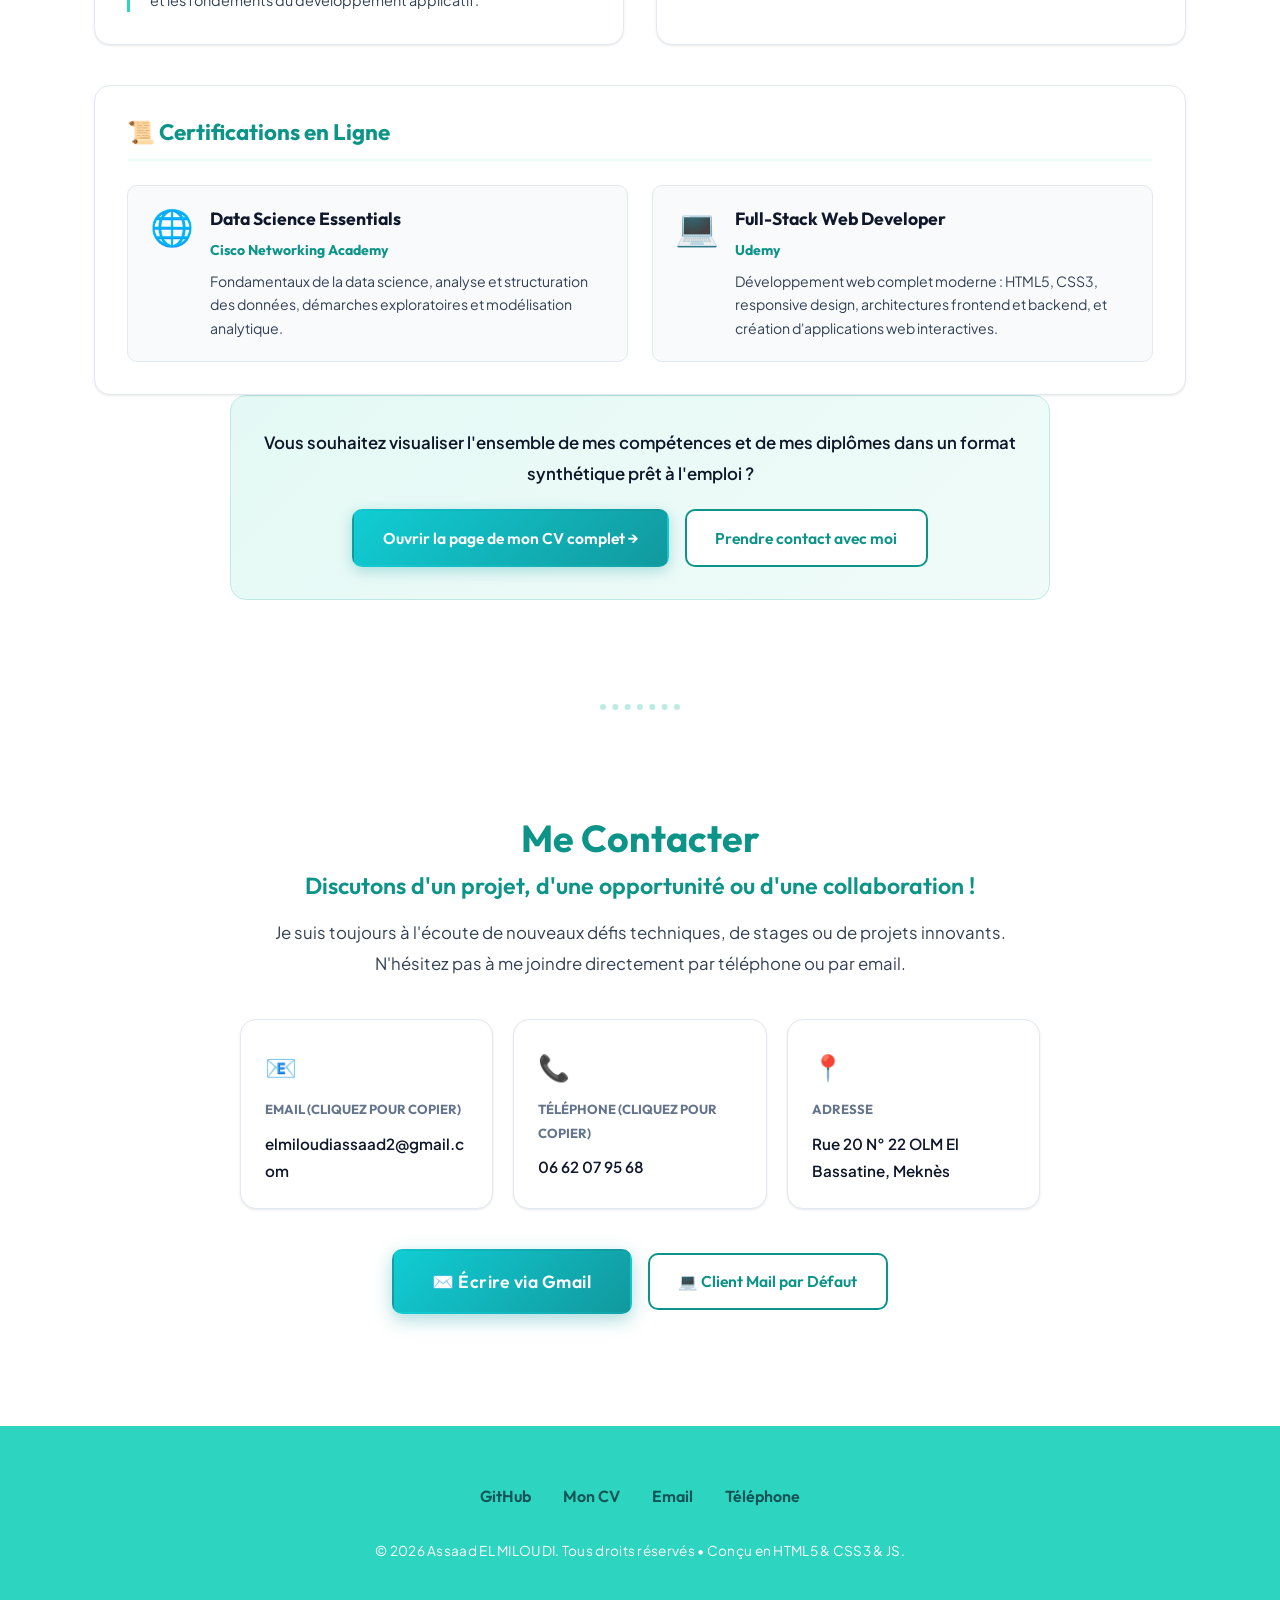
==== commit 6e8baed4: "feat: enhance portfolio UI with modern typography, stats strip, 4-project grid with IdeasBlog, and o" ====
--- a/index.html
+++ b/index.html
@@ -11,7 +11,7 @@
   <link rel="preconnect" href="https://fonts.googleapis.com">
   <link rel="preconnect" href="https://fonts.gstatic.com" crossorigin>
   <link
-    href="https://fonts.googleapis.com/css2?family=Merriweather:ital,wght@0,300;0,400;0,700;1,300;1,400&family=Montserrat:wght@400;500;600;700&family=Sacramento&display=swap"
+    href="https://fonts.googleapis.com/css2?family=Outfit:wght@500;600;700;800&family=Plus+Jakarta+Sans:ital,wght@0,400;0,500;0,600;0,700;0,800;1,400&family=Sacramento&display=swap"
     rel="stylesheet">
 </head>
 
@@ -39,16 +39,39 @@
     <section id="hero" class="top-container">
       <img class="top-cloud" src="images/cloud.png" alt="Nuage décoratif en haut à droite">
       <div class="title-text">
+        <div class="hero-status-pill">
+          <span class="status-pulse-dot"></span>
+          <span>À l'écoute d'opportunités &bull; Stage PFE &amp; Projets IT</span>
+        </div>
         <h1 class="hero-title">Je suis Assaad.</h1>
         <h2 class="hero-subtitle">Ingénieur &amp; Développeur <span id="typewriter" class="pro">Web Moderne</span><span
             class="cursor">|</span></h2>
         <p class="hero-tagline">
-          Étudiant en Master Ingénierie des Systèmes Informatiques. Passionné par le développement moderne,
-          l'intelligence artificielle, l'analyse de données et les réseaux.
+          Étudiant en Master Ingénierie des Systèmes Informatiques. Passionné par l'architecture logicielle,
+          l'intelligence artificielle, l'analyse de données et les infrastructures réseau.
         </p>
         <div class="hero-actions">
           <a href="#projets" class="btn btn-primary">Explorer mes projets</a>
           <a href="cv.html" class="btn btn-secondary">Consulter mon CV complet</a>
+        </div>
+        <!-- Bandeau de Statistiques & Highlights -->
+        <div class="hero-stats-strip">
+          <div class="hero-stat-pill">
+            <span class="stat-number">Master SI</span>
+            <span class="stat-label">SUPMTI Meknès</span>
+          </div>
+          <div class="hero-stat-pill">
+            <span class="stat-number">4+</span>
+            <span class="stat-label">Projets Open Source</span>
+          </div>
+          <div class="hero-stat-pill">
+            <span class="stat-number">3</span>
+            <span class="stat-label">Stages en Entreprise</span>
+          </div>
+          <div class="hero-stat-pill">
+            <span class="stat-number">6</span>
+            <span class="stat-label">Langues Pratiquées</span>
+          </div>
         </div>
       </div>
       <img class="bottom-cloud" src="images/cloud.png" alt="Nuage décoratif flottant à gauche">
@@ -284,7 +307,7 @@
       <!-- Section Projets -->
       <section id="projets" class="section projects-section">
         <h2 class="section-title">Mes Projets Réalisés</h2>
-        <p class="section-subtitle">Découvrez trois de mes réalisations phares disponibles en libre accès sur GitHub.
+        <p class="section-subtitle">Découvrez mes réalisations phares disponibles en libre accès sur GitHub.
         </p>
 
         <div class="projects-grid reveal">
@@ -315,7 +338,33 @@
             </div>
           </article>
 
-          <!-- Projet 2 : Job Scrapper -->
+          <!-- Projet 2 : IdeasBlog -->
+          <article class="project-card">
+            <div class="project-header-banner banner-ideas">
+              <div class="project-banner-icon">💡</div>
+              <span class="project-banner-badge">Web Full-Stack &bull; JavaScript</span>
+            </div>
+            <div class="project-info">
+              <h3 class="project-title">IdeasBlog</h3>
+              <p class="project-desc">
+                Plateforme web interactive et collaborative de blog et de partage d'idées, d'articles et d'innovations technologiques. Architecture moderne, gestion dynamique des contenus et interface responsive.
+              </p>
+              <div class="project-tags">
+                <span class="project-tag">JavaScript</span>
+                <span class="project-tag">Full-Stack Web</span>
+                <span class="project-tag">Blog &amp; Veille Tech</span>
+                <span class="project-tag">Responsive UI</span>
+              </div>
+              <div class="project-links">
+                <a href="https://github.com/Assaadbenz/IdeasBlog" class="btn btn-github" target="_blank"
+                  rel="noopener noreferrer">
+                  Consulter sur GitHub &rarr;
+                </a>
+              </div>
+            </div>
+          </article>
+
+          <!-- Projet 3 : Job Scrapper -->
           <article class="project-card">
             <div class="project-header-banner banner-scrapper">
               <div class="project-banner-icon">🔍</div>
--- a/style.css
+++ b/style.css
@@ -2,62 +2,68 @@
    CSS DESIGN SYSTEM & PROPRIÉTÉS PERSONNALISÉES
    ========================================================================== */
 :root {
-  --color-primary: #11999e;
-  --color-primary-hover: #0e8388;
-  --color-primary-light: #66bfbf;
-  --color-accent: #30e3cb;
-  --color-hero-bg: #e4f9f5;
+  --color-primary: #0d9488;
+  --color-primary-hover: #0f766e;
+  --color-primary-light: #2dd4bf;
+  --color-accent: #14b8a6;
+  --color-accent-glow: rgba(20, 184, 166, 0.25);
+  --color-hero-bg: #ecfdf5;
   --color-card-bg: #ffffff;
-  --color-bg-subtle: #f7fdfd;
-  --color-border: #d8eceb;
-  --color-text-main: #40514e;
-  --color-text-muted: #667085;
-  --color-text-heading: #2d3748;
+  --color-bg-subtle: #f8fafc;
+  --color-border: #e2e8f0;
+  --color-border-hover: #cbd5e1;
+  --color-text-main: #334155;
+  --color-text-muted: #64748b;
+  --color-text-heading: #0f172a;
   --color-white: #ffffff;
-  --color-github: #24292f;
-  --color-github-hover: #0969da;
-
-  --font-body: 'Merriweather', serif;
-  --font-heading: 'Montserrat', sans-serif;
+  --color-github: #0f172a;
+  --color-github-hover: #0284c7;
+
+  --font-body: 'Plus Jakarta Sans', -apple-system, BlinkMacSystemFont, 'Segoe UI', Roboto, sans-serif;
+  --font-heading: 'Outfit', 'Montserrat', -apple-system, sans-serif;
   --font-script: 'Sacramento', cursive;
 
-  --shadow-sm: 0 2px 8px rgba(17, 153, 158, 0.08);
-  --shadow-md: 0 8px 24px rgba(17, 153, 158, 0.12);
-  --shadow-lg: 0 16px 36px rgba(17, 153, 158, 0.16);
-
-  --radius-sm: 8px;
-  --radius-md: 14px;
-  --radius-lg: 20px;
+  --shadow-sm: 0 1px 3px rgba(15, 23, 42, 0.06), 0 1px 2px rgba(15, 23, 42, 0.04);
+  --shadow-md: 0 10px 25px -5px rgba(15, 23, 42, 0.08), 0 8px 10px -6px rgba(15, 23, 42, 0.04);
+  --shadow-lg: 0 20px 35px -10px rgba(13, 148, 136, 0.15), 0 10px 10px -5px rgba(15, 23, 42, 0.04);
+  --shadow-glow: 0 0 25px rgba(20, 184, 166, 0.3);
+
+  --radius-xs: 6px;
+  --radius-sm: 10px;
+  --radius-md: 16px;
+  --radius-lg: 24px;
   --radius-full: 9999px;
 
-  --transition-fast: 0.25s ease;
-  --transition-normal: 0.35s ease;
-}
-
-/* Thème sombre dynamique */
+  --transition-fast: 0.2s cubic-bezier(0.16, 1, 0.3, 1);
+  --transition-normal: 0.35s cubic-bezier(0.16, 1, 0.3, 1);
+}
+
+/* Thème sombre dynamique & raffiné */
 [data-theme="dark"] {
-  --color-hero-bg: #0d1e24;
-  --color-card-bg: #16222f;
-  --color-bg-subtle: #0f1923;
-  --color-border: #223749;
+  --color-hero-bg: #090e17;
+  --color-card-bg: #0f172a;
+  --color-bg-subtle: #0b1120;
+  --color-border: #1e293b;
+  --color-border-hover: #334155;
   --color-text-main: #cbd5e1;
   --color-text-muted: #94a3b8;
-  --color-text-heading: #f1f5f9;
-  --color-white: #16222f;
-  --color-github: #0f172a;
+  --color-text-heading: #f8fafc;
+  --color-white: #0f172a;
+  --color-github: #020617;
   --color-github-hover: #38bdf8;
-  --shadow-sm: 0 4px 12px rgba(0, 0, 0, 0.4);
-  --shadow-md: 0 8px 24px rgba(0, 0, 0, 0.5);
-  --shadow-lg: 0 16px 36px rgba(0, 0, 0, 0.6);
+  --shadow-sm: 0 2px 8px rgba(0, 0, 0, 0.5);
+  --shadow-md: 0 12px 28px rgba(0, 0, 0, 0.6);
+  --shadow-lg: 0 20px 40px rgba(0, 0, 0, 0.7);
+  --shadow-glow: 0 0 30px rgba(45, 212, 191, 0.25);
 }
 
 [data-theme="dark"] body {
-  background-color: #0b131b;
+  background-color: #06090e;
 }
 
 [data-theme="dark"] .header {
-  background-color: rgba(13, 30, 36, 0.94);
-  border-bottom-color: rgba(17, 153, 158, 0.3);
+  background-color: rgba(9, 14, 23, 0.85);
+  border-bottom-color: rgba(30, 41, 59, 0.8);
 }
 
 [data-theme="dark"] .profile-card,
@@ -67,20 +73,92 @@
 [data-theme="dark"] .timeline-column,
 [data-theme="dark"] .certifications-container,
 [data-theme="dark"] .contact-info-card,
-[data-theme="dark"] .cv-sheet {
-  background-color: #16222f;
-  border-color: #243b4d;
+[data-theme="dark"] .cv-sheet,
+[data-theme="dark"] .cv-page-sheet {
+  background-color: #0f172a;
+  border-color: #1e293b;
+}
+
+[data-theme="dark"] .cv-page-body {
+  background-color: #06090e;
+}
+
+[data-theme="dark"] .cv-summary-block {
+  background-color: #131d31;
+  color: #cbd5e1;
+  border-left-color: #14b8a6;
+}
+
+[data-theme="dark"] .cv-item-title,
+[data-theme="dark"] .cv-name-exec,
+[data-theme="dark"] .cv-header-page2 h2,
+[data-theme="dark"] .cv-side-group h4,
+[data-theme="dark"] .cv-lang-name {
+  color: #f8fafc;
+}
+
+[data-theme="dark"] .cv-item-desc,
+[data-theme="dark"] .cv-item-bullets,
+[data-theme="dark"] .cv-side-group p,
+[data-theme="dark"] .cv-soft-list {
+  color: #94a3b8;
+}
+
+[data-theme="dark"] .cv-item-subtitle {
+  color: #64748b;
+}
+
+[data-theme="dark"] .cv-contact-row {
+  color: #cbd5e1;
+}
+
+[data-theme="dark"] .cv-contact-item {
+  background-color: #111e33;
+  border-color: #1e3a5f;
+  color: #e2e8f0;
+}
+
+[data-theme="dark"] .cv-contact-item a {
+  color: #2dd4bf;
+  text-decoration: none;
+}
+
+[data-theme="dark"] .cv-contact-item a:hover {
+  color: #5eead4;
+  text-decoration: underline;
+}
+
+[data-theme="dark"] .btn-secondary {
+  background-color: #0f172a;
+  color: #2dd4bf;
+  border-color: #0d9488;
+}
+
+[data-theme="dark"] .btn-secondary:hover {
+  background-color: #134e4a;
+  color: #ffffff;
+  border-color: #2dd4bf;
+}
+
+[data-theme="dark"] .cv-sec-title {
+  color: #2dd4bf;
+  border-bottom-color: #1e293b;
+}
+
+[data-theme="dark"] .cv-header-page2 {
+  border-bottom-color: #14b8a6;
 }
 
 [data-theme="dark"] .resume-cta-box {
-  background: linear-gradient(135deg, #0d1e24 0%, #162a33 100%);
-  border-color: #1d404c;
+  background: linear-gradient(135deg, #090e17 0%, #0f172a 100%);
+  border-color: #1e293b;
 }
 
 [data-theme="dark"] .soft-skill-pill,
-[data-theme="dark"] .cert-card {
-  background-color: #0f1a24;
-  border-color: #243b4d;
+[data-theme="dark"] .cert-card,
+[data-theme="dark"] .hero-stat-pill {
+  background-color: #131d31;
+  border-color: #1e293b;
 }
 
 [data-theme="dark"] .nav-links a {
@@ -88,7 +166,7 @@
 }
 
 [data-theme="dark"] .bottom-container {
-  background-color: #0c1a20;
+  background-color: #05080d;
 }
 
 /* ==========================================================================
@@ -354,51 +432,114 @@
    HERO / BANNIÈRE ACCUEIL
    ========================================================================== */
 .top-container {
-  background: linear-gradient(180deg, #d8f5ef 0%, #e4f9f5 65%, #ebfaf8 100%);
+  background: linear-gradient(180deg, #dcfce7 0%, #ecfdf5 50%, #f0fdf4 100%);
   position: relative;
-  padding-top: 5rem;
+  padding-top: 4rem;
   padding-bottom: 0;
   overflow: hidden;
   text-align: center;
 }
 
+[data-theme="dark"] .top-container {
+  background: radial-gradient(circle at 50% 10%, rgba(13, 148, 136, 0.15) 0%, transparent 60%),
+              linear-gradient(180deg, #090e17 0%, #06090e 100%);
+}
+
 .title-text {
   position: relative;
   z-index: 2;
-  max-width: 850px;
+  max-width: 900px;
   margin: 0 auto;
   padding: 0 1.5rem;
+}
+
+/* Badge de statut professionnel disponible */
+.hero-status-pill {
+  display: inline-flex;
+  align-items: center;
+  gap: 0.6rem;
+  background: rgba(255, 255, 255, 0.85);
+  backdrop-filter: blur(8px);
+  -webkit-backdrop-filter: blur(8px);
+  border: 1px solid rgba(13, 148, 136, 0.25);
+  padding: 0.45rem 1.15rem;
+  border-radius: var(--radius-full);
+  font-family: var(--font-heading);
+  font-size: 0.86rem;
+  font-weight: 600;
+  color: #0f766e;
+  margin-bottom: 1.25rem;
+  box-shadow: 0 4px 14px rgba(13, 148, 136, 0.12);
+  transition: transform var(--transition-fast), box-shadow var(--transition-fast);
+}
+
+.hero-status-pill:hover {
+  transform: translateY(-2px);
+  box-shadow: 0 6px 18px rgba(13, 148, 136, 0.2);
+}
+
+[data-theme="dark"] .hero-status-pill {
+  background: rgba(15, 23, 42, 0.75);
+  border-color: rgba(45, 212, 191, 0.3);
+  color: #2dd4bf;
+  box-shadow: 0 4px 16px rgba(0, 0, 0, 0.4);
+}
+
+.status-pulse-dot {
+  width: 9px;
+  height: 9px;
+  background-color: #10b981;
+  border-radius: 50%;
+  position: relative;
+  box-shadow: 0 0 0 rgba(16, 185, 129, 0.7);
+  animation: pulseDot 2s infinite;
+}
+
+@keyframes pulseDot {
+  0% {
+    box-shadow: 0 0 0 0 rgba(16, 185, 129, 0.7);
+  }
+  70% {
+    box-shadow: 0 0 0 8px rgba(16, 185, 129, 0);
+  }
+  100% {
+    box-shadow: 0 0 0 0 rgba(16, 185, 129, 0);
+  }
 }
 
 .hero-title {
   color: var(--color-primary-light);
   font-family: var(--font-script);
-  font-size: 5.5rem;
+  font-size: 5.6rem;
   font-weight: 400;
-  margin: 0 auto 0.5rem;
+  margin: 0 auto 0.25rem;
   line-height: 1.1;
-  text-shadow: 1px 2px 4px rgba(102, 191, 191, 0.2);
+  text-shadow: 1px 2px 4px rgba(13, 148, 136, 0.2);
 }
 
 .hero-subtitle {
+  color: var(--color-text-heading);
+  font-size: 2.2rem;
+  font-weight: 700;
+  margin-bottom: 0.85rem;
+  letter-spacing: -0.5px;
+}
+
+.pro {
   color: var(--color-primary);
-  font-size: 2.1rem;
-  font-weight: 600;
-  margin-bottom: 0.75rem;
-  letter-spacing: -0.5px;
-}
-
-.pro {
-  text-decoration: underline;
-  text-decoration-color: var(--color-accent);
-  text-decoration-thickness: 3px;
+  background: linear-gradient(135deg, #0d9488, #14b8a6);
+  -webkit-background-clip: text;
+  -webkit-text-fill-color: transparent;
+  border-bottom: 3px solid var(--color-primary-light);
+  padding-bottom: 2px;
 }
 
 .hero-tagline {
   font-size: 1.15rem;
   color: var(--color-text-muted);
-  max-width: 650px;
-  margin: 0 auto 2rem;
+  max-width: 680px;
+  margin: 0 auto 1.8rem;
+  line-height: 1.7;
 }
 
 .hero-actions {
@@ -406,8 +547,59 @@
   justify-content: center;
   align-items: center;
   gap: 1.2rem;
-  margin-bottom: 3.5rem;
+  margin-bottom: 2.2rem;
   flex-wrap: wrap;
+}
+
+/* Bandeau de Statistiques & Highlights dans le Hero */
+.hero-stats-strip {
+  display: flex;
+  justify-content: center;
+  align-items: center;
+  gap: 1rem;
+  flex-wrap: wrap;
+  max-width: 840px;
+  margin: 0 auto 2.5rem;
+  position: relative;
+  z-index: 3;
+}
+
+.hero-stat-pill {
+  background: rgba(255, 255, 255, 0.8);
+  backdrop-filter: blur(8px);
+  -webkit-backdrop-filter: blur(8px);
+  border: 1px solid var(--color-border);
+  padding: 0.65rem 1.1rem;
+  border-radius: var(--radius-md);
+  display: flex;
+  flex-direction: column;
+  align-items: center;
+  min-width: 150px;
+  box-shadow: var(--shadow-sm);
+  transition: transform var(--transition-fast), box-shadow var(--transition-fast), border-color var(--transition-fast);
+}
+
+.hero-stat-pill:hover {
+  transform: translateY(-3px);
+  box-shadow: var(--shadow-md);
+  border-color: var(--color-primary-light);
+}
+
+.stat-number {
+  font-family: var(--font-heading);
+  font-size: 1.3rem;
+  font-weight: 800;
+  color: var(--color-primary);
+  line-height: 1.2;
+}
+
+.stat-label {
+  font-family: var(--font-heading);
+  font-size: 0.76rem;
+  font-weight: 600;
+  color: var(--color-text-muted);
+  text-transform: uppercase;
+  letter-spacing: 0.5px;
 }
 
 /* Nuages avec animation douce */
@@ -829,7 +1021,7 @@
    ========================================================================== */
 .projects-grid {
   display: grid;
-  grid-template-columns: repeat(3, 1fr);
+  grid-template-columns: repeat(2, 1fr);
   gap: 2rem;
   text-align: left;
 }
@@ -842,16 +1034,18 @@
   box-shadow: var(--shadow-sm);
   display: flex;
   flex-direction: column;
-  transition: transform var(--transition-normal), box-shadow var(--transition-normal);
+  transition: transform var(--transition-normal), box-shadow var(--transition-normal), border-color var(--transition-normal);
+  position: relative;
 }
 
 .project-card:hover {
   transform: translateY(-6px);
-  box-shadow: var(--shadow-md);
+  box-shadow: var(--shadow-lg);
+  border-color: rgba(13, 148, 136, 0.4);
 }
 
 .project-header-banner {
-  height: 150px;
+  height: 155px;
   background: linear-gradient(135deg, #0f2027 0%, #203a43 50%, #2c5364 100%);
   display: flex;
   flex-direction: column;
@@ -864,15 +1058,19 @@
 }
 
 .banner-fleet {
-  background: linear-gradient(135deg, #11999e 0%, #0d7377 50%, #142850 100%);
+  background: linear-gradient(135deg, #0f766e 0%, #0d9488 50%, #1e293b 100%);
+}
+
+.banner-ideas {
+  background: linear-gradient(135deg, #4f46e5 0%, #06b6d4 100%);
 }
 
 .banner-scrapper {
-  background: linear-gradient(135deg, #2b5876 0%, #4e4376 100%);
+  background: linear-gradient(135deg, #1e3a8a 0%, #4338ca 50%, #312e81 100%);
 }
 
 .banner-prompt {
-  background: linear-gradient(135deg, #f857a6 0%, #ff5858 100%);
+  background: linear-gradient(135deg, #d946ef 0%, #8b5cf6 50%, #6366f1 100%);
 }
 
 .project-banner-icon {
@@ -1137,17 +1335,19 @@
 }
 
 /* ==========================================================================
-   PAGE CV INDÉPENDANTE (cv.html)
+   PAGE CV INDÉPENDANTE EN 2 PAGES STRICTES (cv.html)
    ========================================================================== */
 .cv-page-body {
-  background-color: #eef6f5;
-  color: #2d3748;
+  background-color: #e9ecef;
+  color: #1e293b;
+  font-family: -apple-system, BlinkMacSystemFont, "Segoe UI", Roboto, "Helvetica Neue", Arial, sans-serif;
+  line-height: 1.5;
 }
 
 .cv-wrapper {
-  max-width: 950px;
-  margin: 2.5rem auto 4rem;
-  padding: 0 1.5rem;
+  max-width: 900px;
+  margin: 2rem auto 3.5rem;
+  padding: 0 1rem;
 }
 
 .cv-top-bar {
@@ -1155,145 +1355,317 @@
   justify-content: space-between;
   align-items: center;
   margin-bottom: 1.5rem;
-}
-
-.cv-sheet {
-  background-color: var(--color-white);
-  border: 1px solid var(--color-border);
-  border-radius: var(--radius-md);
-  box-shadow: var(--shadow-lg);
-  padding: 3.5rem;
+  gap: 1rem;
+}
+
+.cv-page-sheet {
+  background-color: #ffffff;
+  border: 1px solid #d1d5db;
+  border-radius: 6px;
+  box-shadow: 0 10px 25px -5px rgba(0, 0, 0, 0.1), 0 8px 10px -6px rgba(0, 0, 0, 0.05);
+  padding: 2.2rem 2.6rem;
+  margin-bottom: 2.5rem;
   position: relative;
-}
-
-.cv-header {
-  display: grid;
-  grid-template-columns: 1fr auto;
-  gap: 2rem;
-  align-items: center;
-  padding-bottom: 2rem;
-  border-bottom: 2px solid var(--color-hero-bg);
-}
-
-.cv-name {
-  font-size: 2.7rem;
-  color: var(--color-primary);
-  margin-bottom: 0.3rem;
+  box-sizing: border-box;
+}
+
+.cv-page-separator {
+  text-align: center;
+  margin: -1rem auto 1.5rem;
+  position: relative;
+}
+
+.cv-page-separator span {
+  background-color: #64748b;
+  color: #ffffff;
+  font-family: var(--font-heading);
+  font-size: 0.75rem;
+  font-weight: 700;
+  text-transform: uppercase;
+  letter-spacing: 1px;
+  padding: 0.35rem 1rem;
+  border-radius: 9999px;
+  box-shadow: 0 2px 6px rgba(0, 0, 0, 0.15);
+}
+
+/* En-tête Page 1 */
+.cv-header-exec {
+  border-bottom: 2px solid #0f766e;
+  padding-bottom: 1.2rem;
+  margin-bottom: 1.2rem;
+}
+
+.cv-name-exec {
+  font-family: var(--font-heading);
+  font-size: 2.2rem;
+  font-weight: 800;
+  color: #0f172a;
   letter-spacing: -0.5px;
-}
-
-.cv-title {
-  font-size: 1.35rem;
-  color: var(--color-text-heading);
+  line-height: 1.15;
+  margin-bottom: 0.25rem;
+}
+
+.cv-title-exec {
+  font-family: var(--font-heading);
+  font-size: 1rem;
+  font-weight: 700;
+  color: #0f766e;
+  text-transform: uppercase;
+  letter-spacing: 0.8px;
+  margin-bottom: 0.75rem;
+}
+
+.cv-contact-row {
+  display: flex;
+  flex-wrap: wrap;
+  align-items: center;
+  gap: 0.5rem 1.4rem;
+  font-size: 0.84rem;
+  color: #475569;
+}
+
+.cv-contact-item {
+  display: inline-flex;
+  align-items: center;
+  gap: 0.35rem;
+}
+
+.cv-contact-item a {
+  color: #0f766e;
   font-weight: 600;
-  margin-bottom: 0.75rem;
-}
-
-.cv-summary {
-  font-size: 0.95rem;
-  line-height: 1.75;
-  color: var(--color-text-main);
-  max-width: 580px;
-}
-
-.cv-contact-box {
-  background-color: var(--color-hero-bg);
-  border: 1px solid rgba(17, 153, 158, 0.25);
-  border-radius: var(--radius-sm);
-  padding: 1.4rem;
-  font-size: 0.88rem;
-  min-width: 280px;
-  display: flex;
-  flex-direction: column;
-  gap: 0.45rem;
-}
-
-.cv-contact-box p {
-  line-height: 1.5;
-}
-
-.cv-contact-box strong {
-  color: var(--color-primary-hover);
-  font-family: var(--font-heading);
-}
-
-.cv-content-grid {
-  display: grid;
-  grid-template-columns: 1.6fr 1fr;
-  gap: 2.5rem;
-  margin-top: 2rem;
-}
-
-.cv-section-title {
-  font-size: 1.25rem;
-  color: var(--color-primary);
+  text-decoration: none;
+}
+
+.cv-contact-item a:hover {
+  text-decoration: underline;
+}
+
+/* Accroche / Profil */
+.cv-summary-block {
+  background-color: #f8fafc;
+  border-left: 3px solid #0f766e;
+  padding: 0.65rem 0.9rem;
+  border-radius: 0 4px 4px 0;
+  margin-bottom: 1.2rem;
+  font-size: 0.86rem;
+  line-height: 1.55;
+  color: #334155;
+}
+
+/* En-tête Page 2 */
+.cv-header-page2 {
+  display: flex;
+  justify-content: space-between;
+  align-items: baseline;
+  border-bottom: 2px solid #0f766e;
+  padding-bottom: 0.6rem;
+  margin-bottom: 1.2rem;
+}
+
+.cv-header-page2 h2 {
+  font-family: var(--font-heading);
+  font-size: 1.2rem;
+  font-weight: 800;
+  color: #0f172a;
+}
+
+.cv-header-page2 span {
+  font-family: var(--font-heading);
+  font-size: 0.8rem;
+  font-weight: 700;
+  color: #0f766e;
   text-transform: uppercase;
   letter-spacing: 0.5px;
-  margin-bottom: 1.25rem;
-  padding-bottom: 0.4rem;
-  border-bottom: 2px solid var(--color-hero-bg);
-}
-
-.cv-entry {
-  margin-bottom: 1.6rem;
-}
-
-.cv-entry:last-child {
+}
+
+/* Structure à deux colonnes */
+.cv-two-col {
+  display: grid;
+  grid-template-columns: 1.7fr 1fr;
+  gap: 1.8rem;
+}
+
+/* Sections et Titres */
+.cv-section {
+  margin-bottom: 1.15rem;
+}
+
+.cv-section:last-child {
   margin-bottom: 0;
 }
 
-.cv-entry-header {
+.cv-sec-title {
+  font-family: var(--font-heading);
+  font-size: 0.95rem;
+  font-weight: 800;
+  color: #0f766e;
+  text-transform: uppercase;
+  letter-spacing: 0.6px;
+  border-bottom: 1px solid #cbd5e1;
+  padding-bottom: 0.3rem;
+  margin-bottom: 0.75rem;
+  display: flex;
+  align-items: center;
+  gap: 0.4rem;
+}
+
+/* Entrées d'Expérience et de Formation */
+.cv-item {
+  margin-bottom: 0.85rem;
+  position: relative;
+}
+
+.cv-item:last-child {
+  margin-bottom: 0;
+}
+
+.cv-item-header {
   display: flex;
   justify-content: space-between;
   align-items: baseline;
   gap: 0.5rem;
-}
-
-.cv-entry-title {
-  font-size: 1.05rem;
-  color: var(--color-text-heading);
-}
-
-.cv-entry-date {
+  margin-bottom: 0.15rem;
+}
+
+.cv-item-title {
+  font-family: var(--font-heading);
+  font-size: 0.92rem;
+  font-weight: 700;
+  color: #0f172a;
+}
+
+.cv-item-date {
+  font-family: var(--font-heading);
+  font-size: 0.78rem;
+  font-weight: 700;
+  color: #0f766e;
+  white-space: nowrap;
+}
+
+.cv-item-subtitle {
   font-family: var(--font-heading);
   font-size: 0.82rem;
+  font-weight: 600;
+  color: #475569;
+  margin-bottom: 0.25rem;
+}
+
+.cv-item-desc {
+  font-size: 0.82rem;
+  line-height: 1.5;
+  color: #334155;
+}
+
+.cv-item-bullets {
+  padding-left: 1.1rem;
+  margin: 0.25rem 0 0;
+  font-size: 0.82rem;
+  line-height: 1.45;
+  color: #334155;
+}
+
+.cv-item-bullets li {
+  margin-bottom: 0.2rem;
+}
+
+/* Blocs de la colonne latérale */
+.cv-side-group {
+  margin-bottom: 0.85rem;
+}
+
+.cv-side-group:last-child {
+  margin-bottom: 0;
+}
+
+.cv-side-group h4 {
+  font-family: var(--font-heading);
+  font-size: 0.84rem;
   font-weight: 700;
-  color: var(--color-primary);
-  white-space: nowrap;
-}
-
-.cv-entry-org {
-  font-family: var(--font-heading);
-  font-size: 0.88rem;
-  color: var(--color-text-muted);
+  color: #0f172a;
+  margin-bottom: 0.2rem;
+}
+
+.cv-side-group p {
+  font-size: 0.8rem;
+  line-height: 1.45;
+  color: #475569;
+}
+
+/* Soft skills compactes */
+.cv-soft-list {
+  list-style: none;
+  padding: 0;
+  margin: 0;
+  font-size: 0.8rem;
+  line-height: 1.45;
+  color: #334155;
+}
+
+.cv-soft-list li {
+  margin-bottom: 0.4rem;
+  position: relative;
+  padding-left: 0.85rem;
+}
+
+.cv-soft-list li::before {
+  content: "■";
+  position: absolute;
+  left: 0;
+  color: #0f766e;
+  font-size: 0.6rem;
+  top: 0.15rem;
+}
+
+/* Langues compactes */
+.cv-lang-list {
+  display: flex;
+  flex-direction: column;
+  gap: 0.45rem;
+}
+
+.cv-lang-row {
+  display: flex;
+  justify-content: space-between;
+  align-items: center;
+  font-size: 0.8rem;
+}
+
+.cv-lang-name {
   font-weight: 600;
-  margin-bottom: 0.35rem;
-}
-
-.cv-entry-desc {
-  font-size: 0.88rem;
-  line-height: 1.65;
-  color: var(--color-text-main);
-}
-
-.cv-side-block {
-  margin-bottom: 2rem;
-}
-
-.cv-skills-category {
-  margin-bottom: 1.1rem;
-}
-
-.cv-skills-category h4 {
-  font-size: 0.9rem;
-  color: var(--color-text-heading);
-  margin-bottom: 0.3rem;
-}
-
-.cv-skills-category p {
-  font-size: 0.85rem;
-  color: var(--color-text-muted);
-  line-height: 1.6;
+  color: #0f172a;
+}
+
+.cv-lang-level {
+  font-size: 0.76rem;
+  font-weight: 700;
+  color: #0f766e;
+}
+
+.cv-lang-bar-thin {
+  height: 4px;
+  background-color: #e2e8f0;
+  border-radius: 9999px;
+  overflow: hidden;
+  margin-top: 0.15rem;
+}
+
+.cv-lang-fill-thin {
+  height: 100%;
+  background-color: #0f766e;
+  border-radius: 9999px;
+}
+
+/* Pied de page du CV */
+.cv-page-footer {
+  margin-top: 1.2rem;
+  padding-top: 0.5rem;
+  border-top: 1px solid #e2e8f0;
+  display: flex;
+  justify-content: space-between;
+  align-items: center;
+  font-size: 0.72rem;
+  color: #94a3b8;
+  font-family: var(--font-heading);
 }
 
 /* ==========================================================================
@@ -1410,7 +1782,7 @@
     padding: 1rem;
   }
   .nav-links {
-    gap: 0.9rem;
+    gap: 0.75rem;
     font-size: 0.88rem;
     flex-wrap: wrap;
     justify-content: center;
@@ -1419,7 +1791,7 @@
     font-size: 3.8rem;
   }
   .hero-subtitle {
-    font-size: 1.4rem;
+    font-size: 1.45rem;
   }
   .hero-tagline {
     font-size: 1rem;
@@ -1431,6 +1803,20 @@
   .hero-actions .btn {
     width: 100%;
     max-width: 280px;
+  }
+  .hero-stats-strip {
+    gap: 0.65rem;
+    margin-bottom: 1.8rem;
+  }
+  .hero-stat-pill {
+    min-width: 130px;
+    padding: 0.55rem 0.85rem;
+  }
+  .stat-number {
+    font-size: 1.15rem;
+  }
+  .stat-label {
+    font-size: 0.7rem;
   }
   .top-cloud {
     right: 5%;
@@ -1444,17 +1830,154 @@
   }
   .projects-grid {
     grid-template-columns: 1fr;
+    gap: 1.5rem;
   }
   .soft-skills-grid {
     grid-template-columns: 1fr;
   }
-  .cv-sheet {
-    padding: 2rem 1.25rem;
-  }
+
+  /* ========================================================================
+     OPTIMISATIONS MAJEURES POUR LA LECTURE DU CV SUR SMARTPHONE (cv.html)
+     ======================================================================== */
+  .cv-wrapper {
+    margin: 1rem auto 2.5rem;
+    padding: 0 0.75rem;
+  }
+
+  .cv-mobile-hint {
+    display: block;
+    background: linear-gradient(135deg, #e0f2fe 0%, #f0fdfa 100%);
+    border: 1px solid #7dd3fc;
+    color: #0369a1;
+    padding: 0.75rem 1rem;
+    border-radius: var(--radius-sm);
+    font-size: 0.88rem;
+    line-height: 1.5;
+    margin-bottom: 1.2rem;
+    text-align: left;
+    box-shadow: 0 2px 8px rgba(3, 105, 161, 0.08);
+  }
+
+  [data-theme="dark"] .cv-mobile-hint {
+    background: #0c2333;
+    border-color: #0284c7;
+    color: #38bdf8;
+  }
+
+  .cv-page-sheet {
+    padding: 1.35rem 1.1rem;
+    border-radius: var(--radius-md);
+    margin-bottom: 1.5rem;
+    box-shadow: 0 4px 16px rgba(0, 0, 0, 0.08);
+  }
+
+  /* Passage en 1 seule colonne fluide sur mobile pour un confort de lecture optimal */
+  .cv-two-col {
+    display: flex !important;
+    flex-direction: column !important;
+    gap: 1.75rem !important;
+  }
+
+  .cv-col-main,
+  .cv-col-side {
+    width: 100% !important;
+  }
+
+  .cv-name-exec {
+    font-size: 1.75rem;
+    line-height: 1.2;
+    text-align: left;
+  }
+
+  .cv-title-exec {
+    font-size: 0.92rem;
+    line-height: 1.45;
+  }
+
+  .cv-contact-row {
+    display: flex;
+    flex-direction: column;
+    gap: 0.5rem;
+    align-items: stretch;
+    margin-top: 0.5rem;
+  }
+
+  .cv-contact-item {
+    background-color: var(--color-bg-subtle);
+    border: 1px solid var(--color-border);
+    padding: 0.55rem 0.85rem;
+    border-radius: var(--radius-sm);
+    font-size: 0.9rem;
+    display: flex;
+    align-items: center;
+    gap: 0.5rem;
+  }
+
+  .cv-summary-block {
+    font-size: 0.92rem;
+    line-height: 1.65;
+    padding: 0.85rem 1rem;
+    border-radius: 0 var(--radius-xs) var(--radius-xs) 0;
+  }
+
+  .cv-sec-title {
+    font-size: 1.05rem;
+    padding-bottom: 0.4rem;
+    margin-bottom: 0.9rem;
+  }
+
+  .cv-item {
+    margin-bottom: 1.1rem;
+  }
+
+  .cv-item-title {
+    font-size: 1rem;
+  }
+
+  .cv-item-date {
+    font-size: 0.84rem;
+  }
+
+  .cv-item-subtitle {
+    font-size: 0.88rem;
+  }
+
+  .cv-item-desc,
+  .cv-item-bullets,
+  .cv-side-group p,
+  .cv-soft-list {
+    font-size: 0.92rem;
+    line-height: 1.6;
+  }
+
+  .cv-side-group h4 {
+    font-size: 0.92rem;
+    margin-bottom: 0.3rem;
+  }
+
+  .cv-lang-row {
+    font-size: 0.9rem;
+  }
+
+  .cv-lang-bar-thin {
+    height: 6px;
+  }
+
+  .cv-page-separator {
+    margin: 0.5rem 0 1.25rem;
+  }
+
   .cv-top-bar {
     flex-direction: column;
-    gap: 1rem;
-    align-items: stretch;
+    gap: 0.75rem;
+  }
+
+  .cv-top-bar .btn {
+    width: 100%;
+    padding: 0.85rem 1rem;
+    font-size: 0.95rem;
+    border-radius: var(--radius-sm);
+    justify-content: center;
   }
 }
 
@@ -1475,35 +1998,185 @@
     width: 140px;
     height: 140px;
   }
+  .hero-status-pill {
+    font-size: 0.78rem;
+    padding: 0.4rem 0.9rem;
+  }
 }
 
 /* ==========================================================================
-   OPTIMISATION POUR IMPRESSION (@media print)
+   OPTIMISATION POUR IMPRESSION (@media print - 2 PAGES STRICTES)
    ========================================================================== */
 @media print {
+  @page {
+    size: A4 portrait;
+    margin: 6mm 10mm 6mm 10mm;
+  }
+
+  *,
+  *::before,
+  *::after {
+    box-shadow: none !important;
+    text-shadow: none !important;
+  }
+
+  body,
+  html,
+  .cv-page-body {
+    background-color: #ffffff !important;
+    color: #0f172a !important;
+    font-size: 8.5pt !important;
+    line-height: 1.35 !important;
+    margin: 0 !important;
+    padding: 0 !important;
+    -webkit-print-color-adjust: exact !important;
+    print-color-adjust: exact !important;
+  }
+
   .header,
   .footer,
   .bottom-container,
   .cv-top-bar,
-  .btn {
+  .cv-mobile-hint,
+  .btn,
+  .back-to-top,
+  .portfolio-toast,
+  .cv-page-separator {
     display: none !important;
-  }
-
-  body,
-  .cv-page-body {
-    background-color: #ffffff !important;
-    color: #000000 !important;
   }
 
   .cv-wrapper {
     margin: 0 !important;
     padding: 0 !important;
     max-width: 100% !important;
-  }
-
-  .cv-sheet {
+    width: 100% !important;
+  }
+
+  .cv-page-sheet {
     border: none !important;
     box-shadow: none !important;
+    border-radius: 0 !important;
     padding: 0 !important;
-  }
-}
+    margin: 0 !important;
+    width: 100% !important;
+    background: transparent !important;
+  }
+
+  /* Préservation de la disposition 2 colonnes en impression */
+  .cv-two-col {
+    display: grid !important;
+    grid-template-columns: 1.7fr 1fr !important;
+    gap: 1.4rem !important;
+  }
+
+  .cv-col-main,
+  .cv-col-side {
+    width: auto !important;
+  }
+
+  .cv-contact-row {
+    display: flex !important;
+    flex-direction: row !important;
+    flex-wrap: wrap !important;
+    gap: 0.35rem 1.1rem !important;
+  }
+
+  .cv-contact-item {
+    background: transparent !important;
+    border: none !important;
+    padding: 0 !important;
+    width: auto !important;
+    display: inline-flex !important;
+  }
+
+  .cv-item {
+    margin-bottom: 0.55rem !important;
+  }
+
+  .cv-item-bullets {
+    margin-top: 0.15rem !important;
+    padding-left: 1rem !important;
+  }
+
+  .cv-item-bullets li {
+    margin-bottom: 0.1rem !important;
+  }
+
+  .cv-section {
+    margin-bottom: 0.75rem !important;
+  }
+
+  /* Règle de coupure exacte : Page 1 coupe après, Page 2 ne déborde pas */
+  .cv-page-1 {
+    page-break-after: always !important;
+    break-after: page !important;
+    min-height: 275mm !important;
+    max-height: 280mm !important;
+    box-sizing: border-box !important;
+  }
+
+  .cv-page-2 {
+    page-break-before: always !important;
+    break-before: page !important;
+    page-break-after: avoid !important;
+    break-after: avoid !important;
+    min-height: 275mm !important;
+    max-height: 280mm !important;
+    box-sizing: border-box !important;
+  }
+
+  .cv-sec-title {
+    color: #0f766e !important;
+    border-bottom: 1px solid #94a3b8 !important;
+    font-size: 9pt !important;
+    margin-bottom: 0.4rem !important;
+    padding-bottom: 0.15rem !important;
+  }
+
+  .cv-item-title,
+  .cv-name-exec {
+    color: #0f172a !important;
+  }
+
+  .cv-name-exec {
+    font-size: 1.7rem !important;
+    margin-bottom: 0.15rem !important;
+  }
+
+  .cv-title-exec {
+    font-size: 0.85rem !important;
+    margin-bottom: 0.4rem !important;
+  }
+
+  .cv-summary-block {
+    background-color: #f1f5f9 !important;
+    border-left: 3px solid #0f766e !important;
+    padding: 0.4rem 0.65rem !important;
+    margin-bottom: 0.75rem !important;
+    font-size: 8.2pt !important;
+  }
+
+  .cv-item-date,
+  .cv-title-exec,
+  .cv-lang-level {
+    color: #0f766e !important;
+  }
+
+  .cv-header-exec {
+    padding-bottom: 0.6rem !important;
+    margin-bottom: 0.6rem !important;
+  }
+
+  .cv-header-page2 {
+    padding-bottom: 0.4rem !important;
+    margin-bottom: 0.6rem !important;
+  }
+
+  .cv-lang-bar-thin {
+    background-color: #e2e8f0 !important;
+  }
+
+  .cv-lang-fill-thin {
+    background-color: #0f766e !important;
+  }
+}
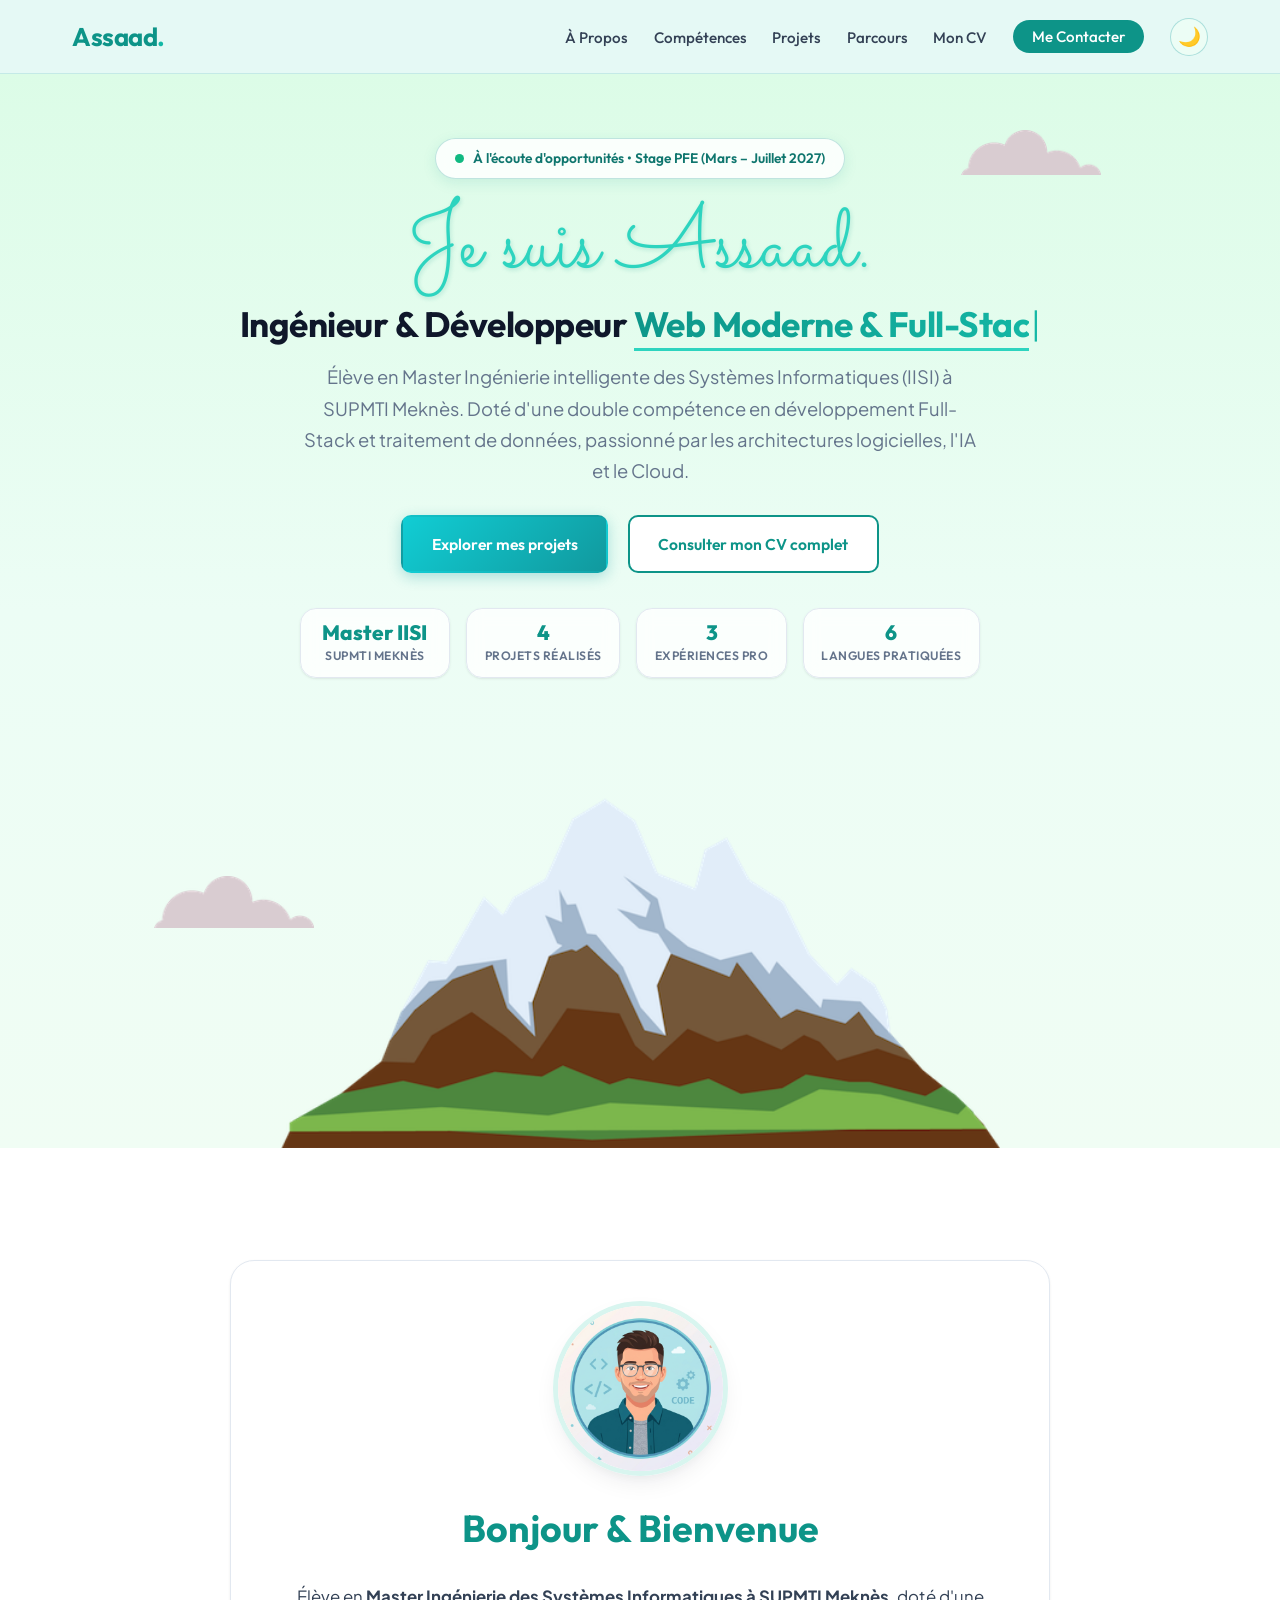
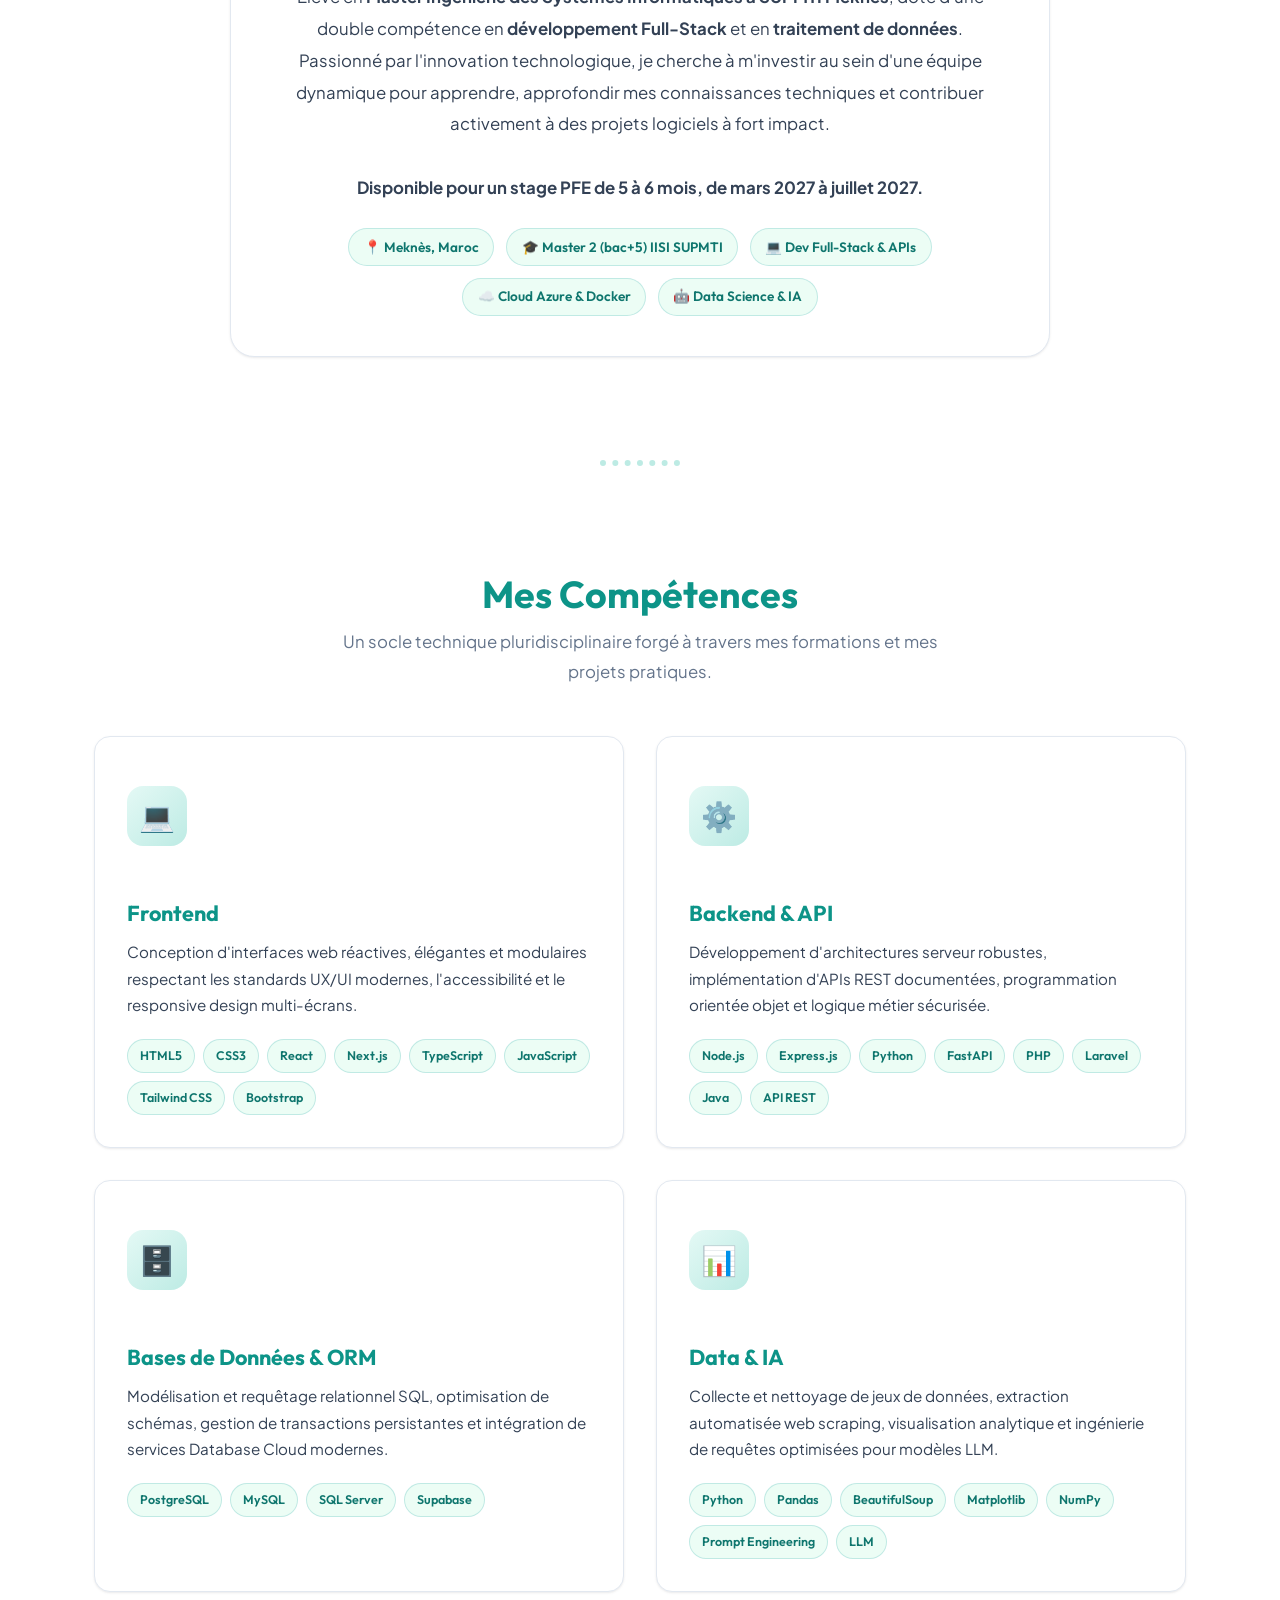
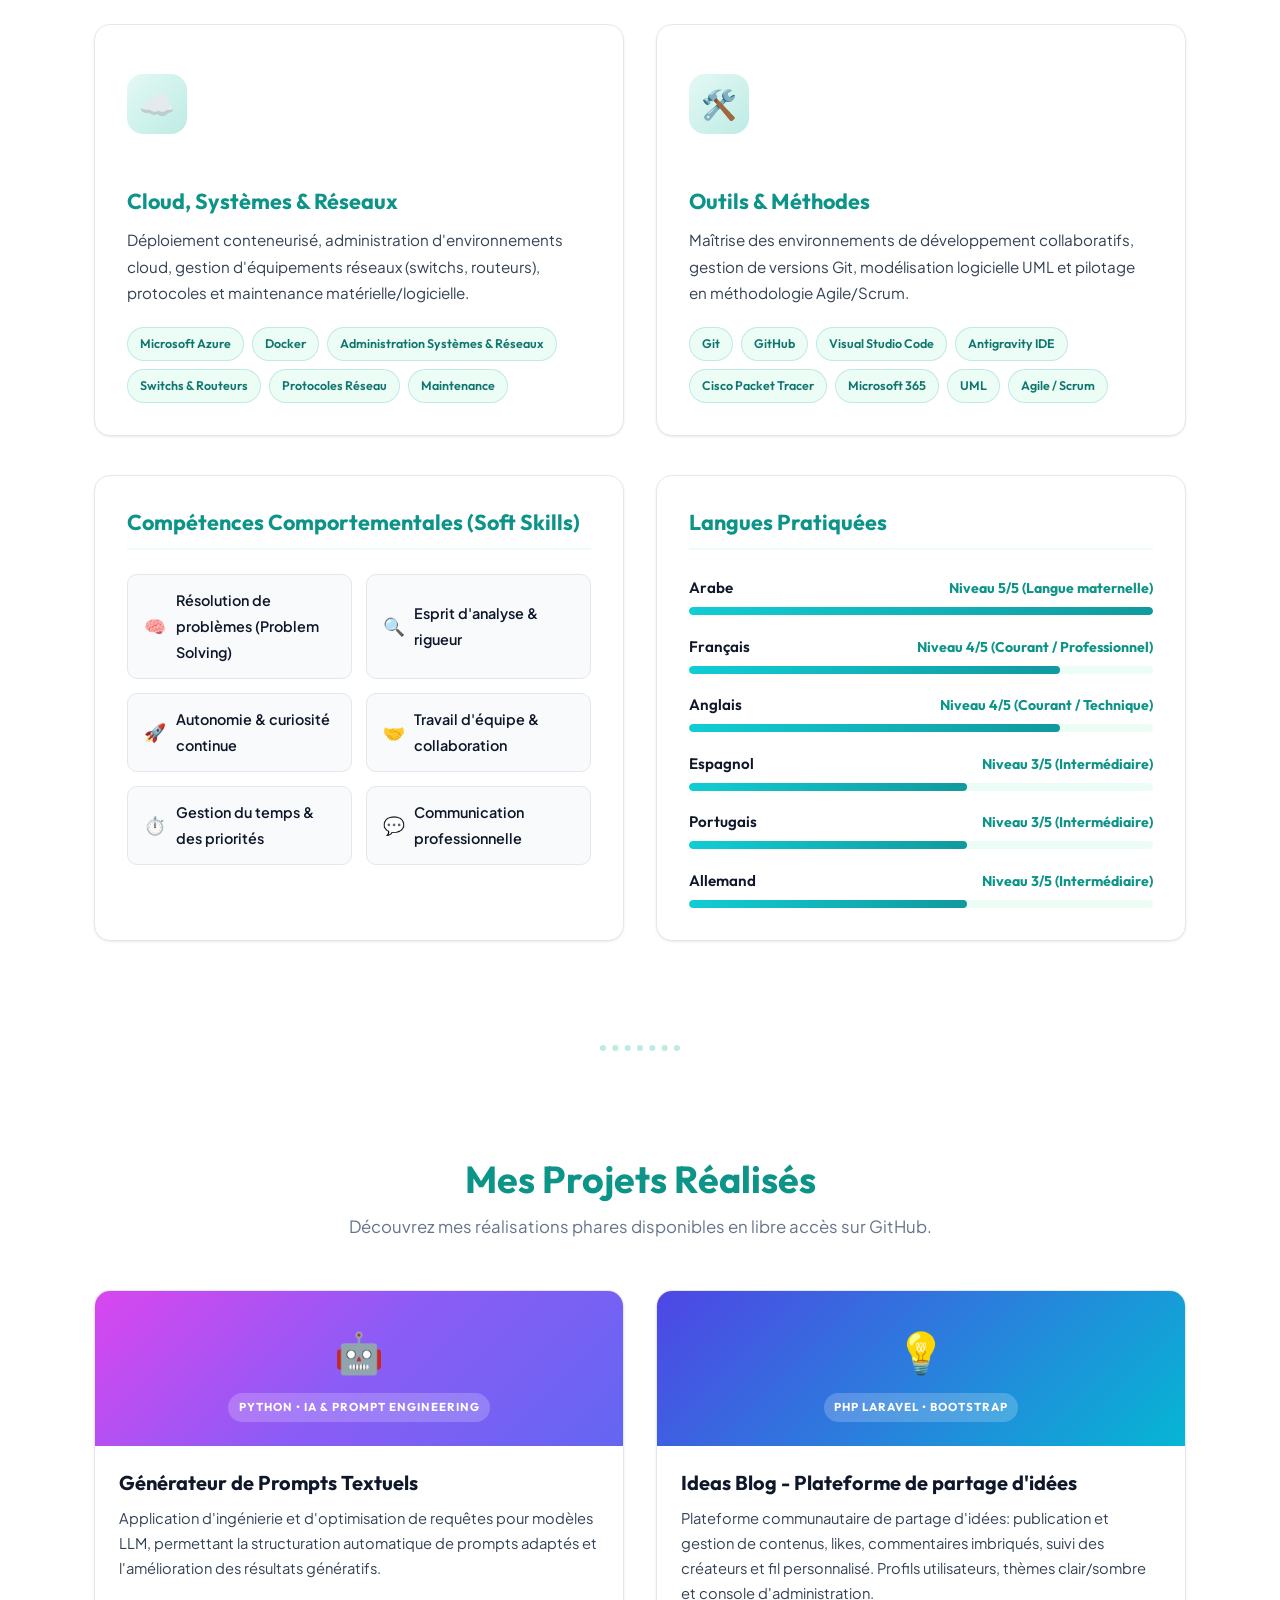
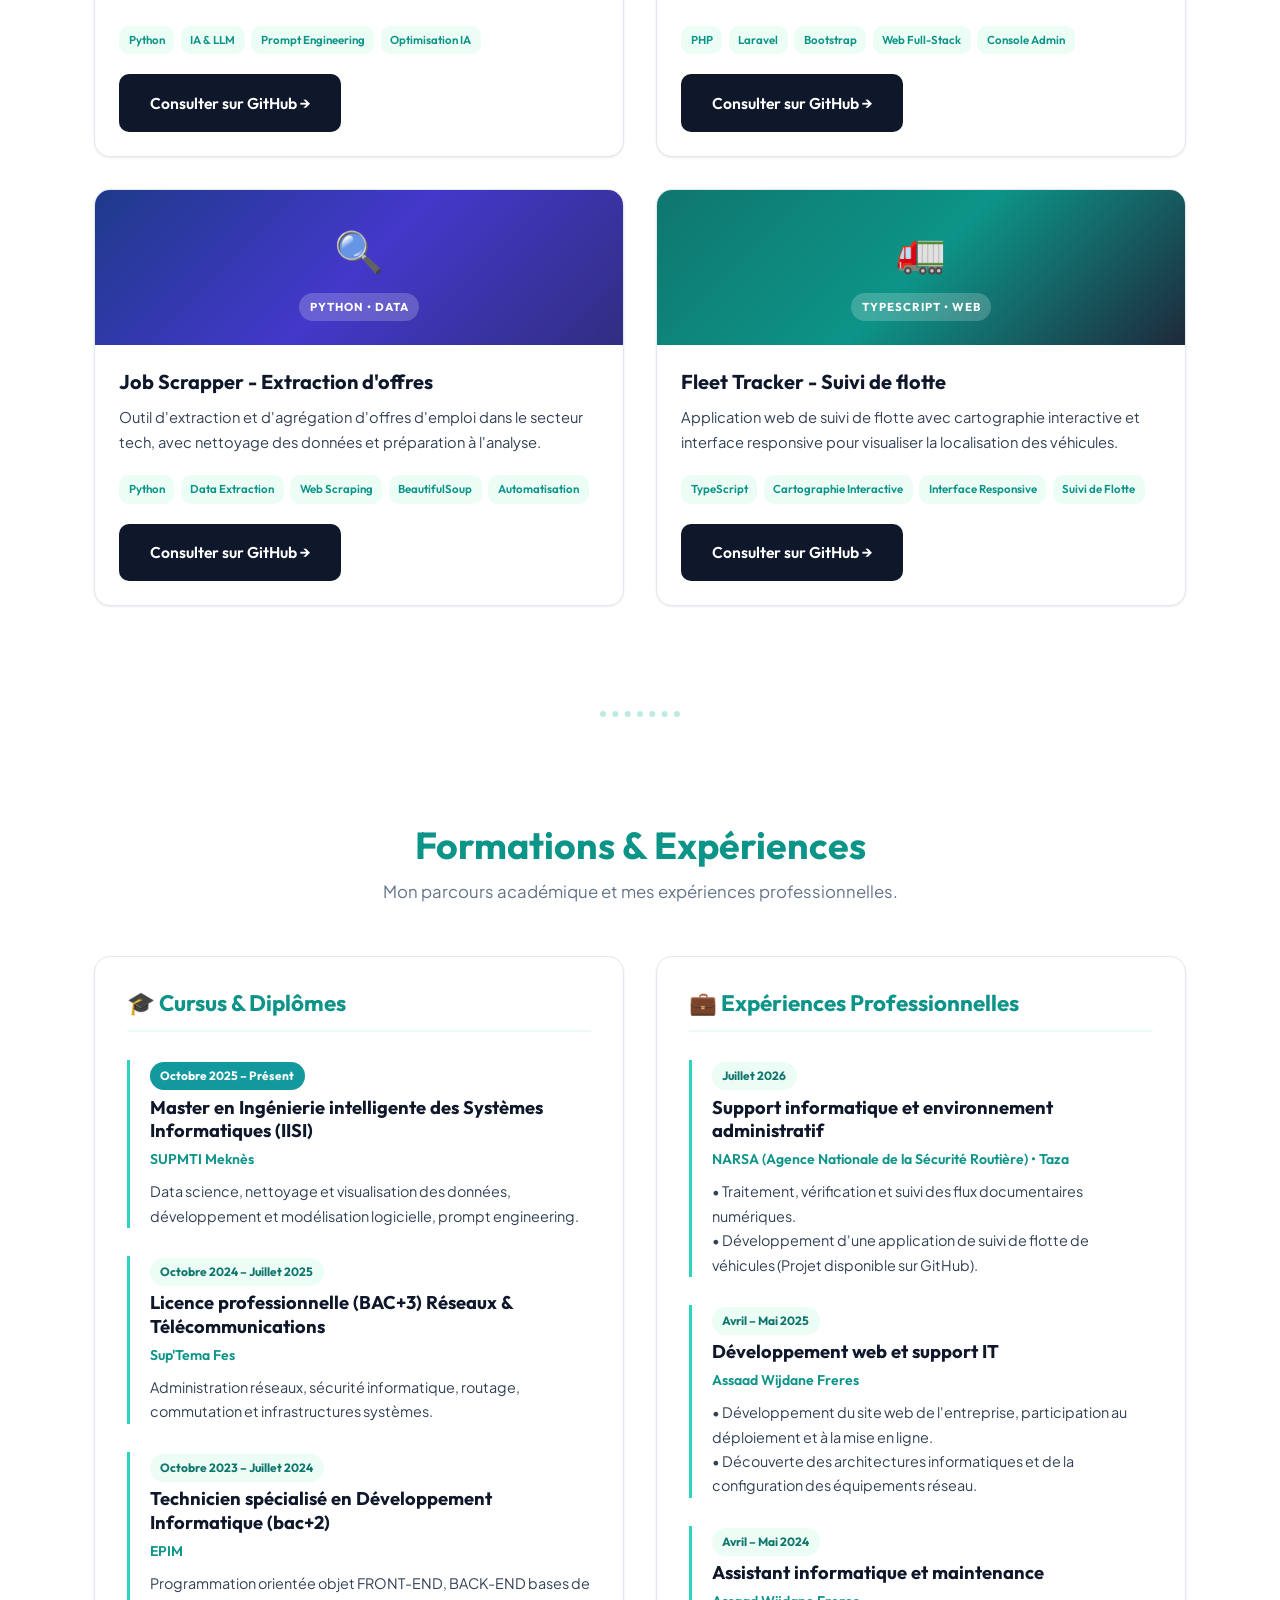
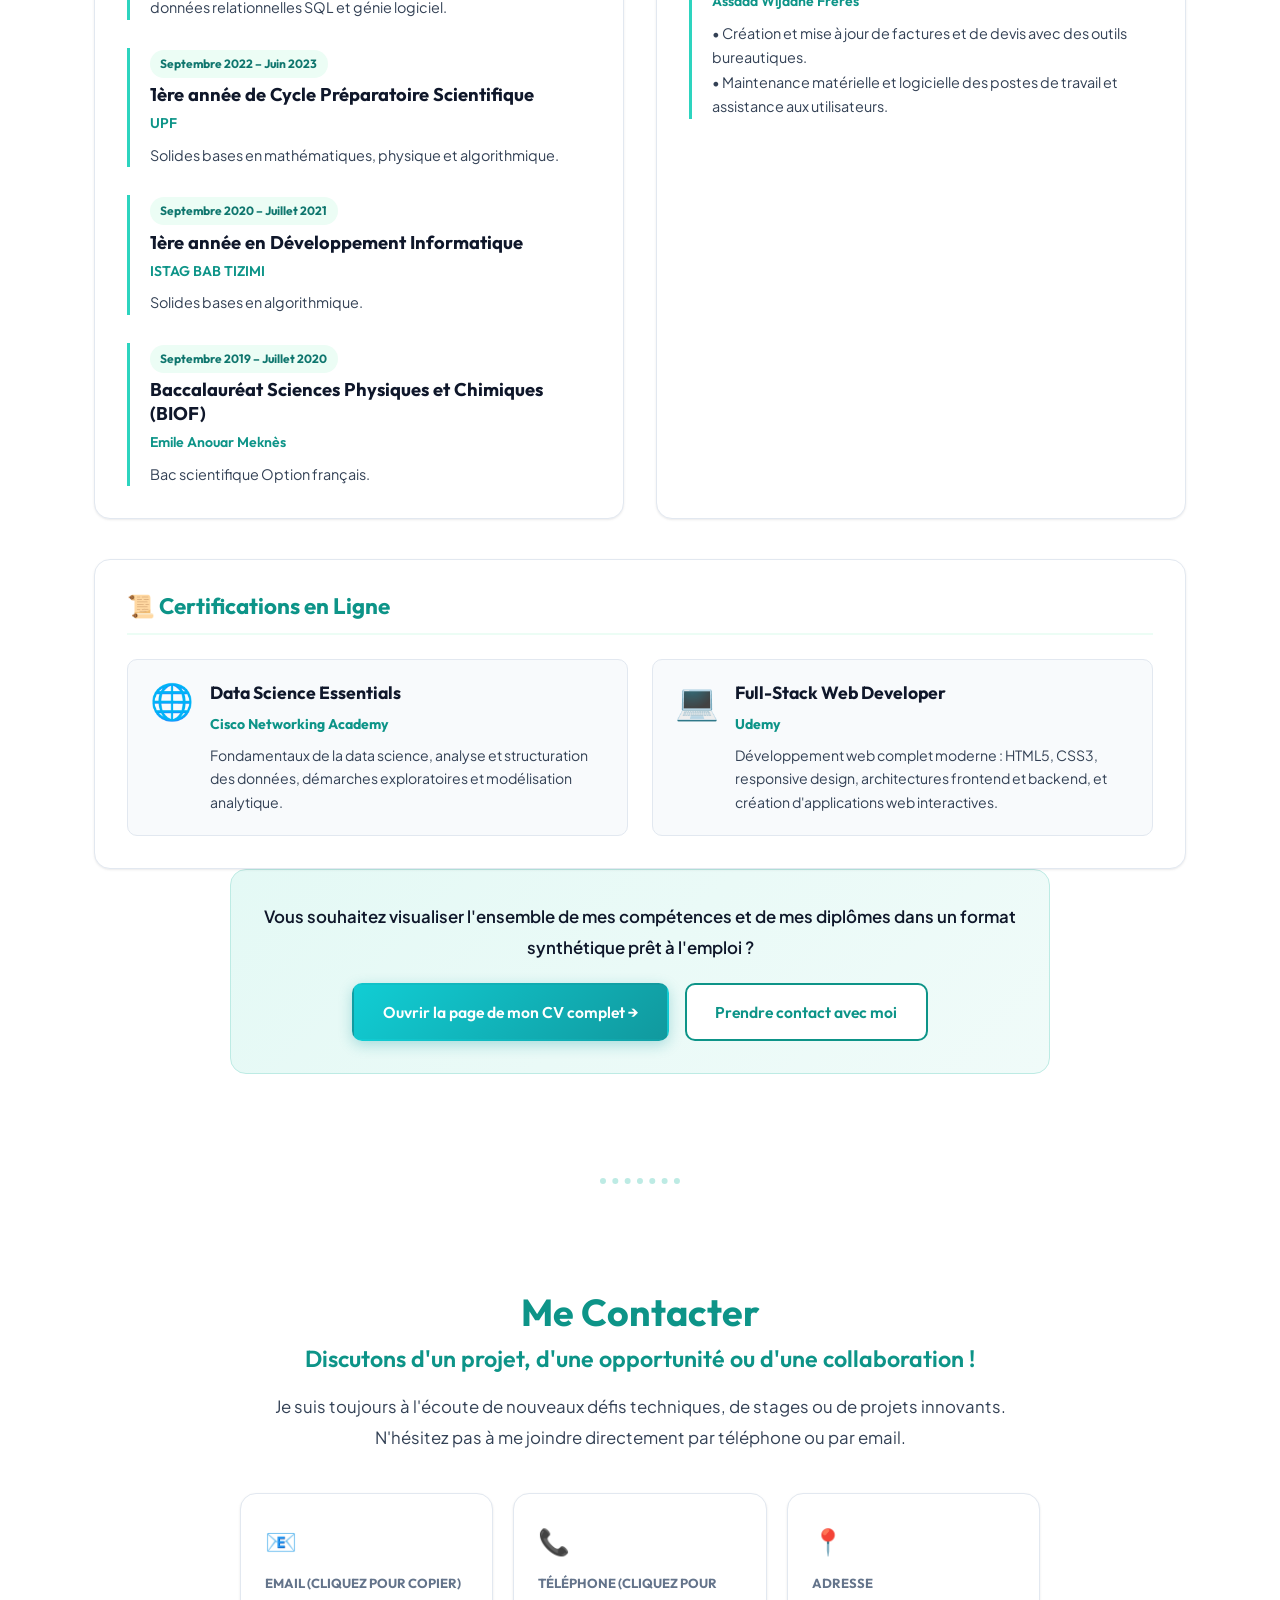
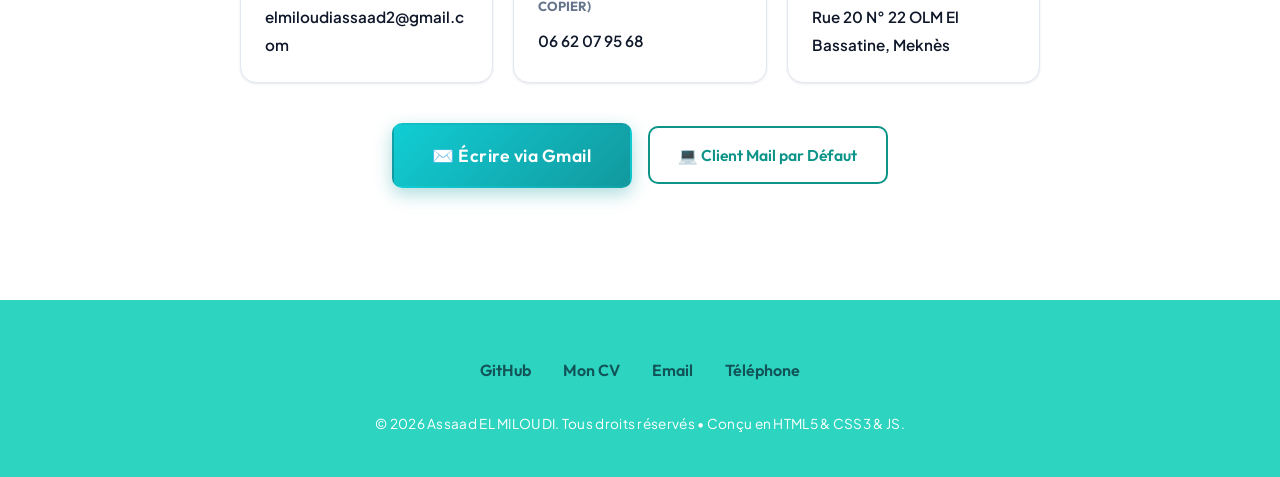
==== commit b89e2559: "feat: sync portfolio and cv with latest CV data (skills, projects, formations, experiences)" ====
--- a/index.html
+++ b/index.html
@@ -41,14 +41,14 @@
       <div class="title-text">
         <div class="hero-status-pill">
           <span class="status-pulse-dot"></span>
-          <span>À l'écoute d'opportunités &bull; Stage PFE &amp; Projets IT</span>
+          <span>À l'écoute d'opportunités &bull; Stage PFE (Mars &ndash; Juillet 2027)</span>
         </div>
         <h1 class="hero-title">Je suis Assaad.</h1>
-        <h2 class="hero-subtitle">Ingénieur &amp; Développeur <span id="typewriter" class="pro">Web Moderne</span><span
+        <h2 class="hero-subtitle">Ingénieur &amp; Développeur <span id="typewriter" class="pro">Full-Stack</span><span
             class="cursor">|</span></h2>
         <p class="hero-tagline">
-          Étudiant en Master Ingénierie des Systèmes Informatiques. Passionné par l'architecture logicielle,
-          l'intelligence artificielle, l'analyse de données et les infrastructures réseau.
+          Élève en Master Ingénierie intelligente des Systèmes Informatiques (IISI) à SUPMTI Meknès.
+          Doté d'une double compétence en développement Full-Stack et traitement de données, passionné par les architectures logicielles, l'IA et le Cloud.
         </p>
         <div class="hero-actions">
           <a href="#projets" class="btn btn-primary">Explorer mes projets</a>
@@ -57,16 +57,16 @@
         <!-- Bandeau de Statistiques & Highlights -->
         <div class="hero-stats-strip">
           <div class="hero-stat-pill">
-            <span class="stat-number">Master SI</span>
+            <span class="stat-number">Master IISI</span>
             <span class="stat-label">SUPMTI Meknès</span>
           </div>
           <div class="hero-stat-pill">
-            <span class="stat-number">4+</span>
-            <span class="stat-label">Projets Open Source</span>
+            <span class="stat-number">4</span>
+            <span class="stat-label">Projets Réalisés</span>
           </div>
           <div class="hero-stat-pill">
             <span class="stat-number">3</span>
-            <span class="stat-label">Stages en Entreprise</span>
+            <span class="stat-label">Expériences Pro</span>
           </div>
           <div class="hero-stat-pill">
             <span class="stat-number">6</span>
@@ -88,19 +88,15 @@
           <img class="profile-img" src="images/profile.jpg" alt="Portrait de profil d'Assaad EL MILOUDI">
           <h2 class="section-title">Bonjour &amp; Bienvenue</h2>
           <p class="intro">
-            Je suis <strong>Assaad EL MILOUDI</strong>, actuellement étudiant en <strong>Master en Ingénierie des
-              Systèmes Informatiques à SUPMTI Meknès</strong>.
-            Fort d'un parcours rigoureux alliant classes préparatoires, diplôme de technicien spécialisé en
-            développement et licence professionnelle en réseaux &amp; télécoms,
-            je conçois des solutions logicielles performantes, robustes et orientées vers l'expérience utilisateur.
-            Animé par la curiosité technique et la résolution de problèmes, je m'investis activement dans le
-            développement web, l'analyse de données et l'ingénierie des prompts pour l'IA.
+            Élève en <strong>Master Ingénierie des Systèmes Informatiques à SUPMTI Meknès</strong>, doté d'une double compétence en <strong>développement Full-Stack</strong> et en <strong>traitement de données</strong>. Passionné par l'innovation technologique, je cherche à m'investir au sein d'une équipe dynamique pour apprendre, approfondir mes connaissances techniques et contribuer activement à des projets logiciels à fort impact.<br><br>
+            <strong>Disponible pour un stage PFE de 5 à 6 mois, de mars 2027 à juillet 2027.</strong>
           </p>
           <div class="profile-meta-tags">
             <span class="meta-badge">📍 Meknès, Maroc</span>
-            <span class="meta-badge">🎓 Master Systèmes Info (SUPMTI)</span>
-            <span class="meta-badge">🌐 Dev Web &amp; Réseaux</span>
-            <span class="meta-badge">🤖 IA &amp; Prompt Engineering</span>
+            <span class="meta-badge">🎓 Master 2 (bac+5) IISI SUPMTI</span>
+            <span class="meta-badge">💻 Dev Full-Stack &amp; APIs</span>
+            <span class="meta-badge">☁️ Cloud Azure &amp; Docker</span>
+            <span class="meta-badge">🤖 Data Science &amp; IA</span>
           </div>
         </div>
       </section>
@@ -114,88 +110,133 @@
           pratiques.</p>
 
         <div class="skills-grid reveal">
-          <!-- Carte 1 : Dev Web -->
+          <!-- Carte 1 : Frontend -->
           <article class="skill-card">
             <div class="skill-media">
-              <img src="images/cat-typing.gif" alt="Animation de codage sur ordinateur portable" class="skill-gif">
+              <div class="skill-icon-bubble">💻</div>
             </div>
             <div class="skill-content">
-              <h3 class="skill-heading">Développement Web</h3>
+              <h3 class="skill-heading">Frontend</h3>
               <p>
-                Maîtrise des standards du web moderne : HTML5 sémantique, CSS3 avancé (Flexbox, Grid, animations),
-                TypeScript/JavaScript et frameworks comme Bootstrap.
-                Conception d'interfaces réactives, esthétiques et adaptées à tous les écrans.
+                Conception d'interfaces web réactives, élégantes et modulaires respectant les standards UX/UI modernes, l'accessibilité et le responsive design multi-écrans.
               </p>
               <div class="tags-container">
-                <span class="skill-tag">HTML5 / CSS3</span>
+                <span class="skill-tag">HTML5</span>
+                <span class="skill-tag">CSS3</span>
+                <span class="skill-tag">React</span>
+                <span class="skill-tag">Next.js</span>
                 <span class="skill-tag">TypeScript</span>
-                <span class="skill-tag">Bootstrap 5</span>
-                <span class="skill-tag">Responsive Design</span>
-                <span class="skill-tag">Architecture Web</span>
-              </div>
-            </div>
-          </article>
-
-          <!-- Carte 2 : Data & IA -->
+                <span class="skill-tag">JavaScript</span>
+                <span class="skill-tag">Tailwind CSS</span>
+                <span class="skill-tag">Bootstrap</span>
+              </div>
+            </div>
+          </article>
+
+          <!-- Carte 2 : Backend & API -->
+          <article class="skill-card">
+            <div class="skill-media">
+              <div class="skill-icon-bubble">⚙️</div>
+            </div>
+            <div class="skill-content">
+              <h3 class="skill-heading">Backend &amp; API</h3>
+              <p>
+                Développement d'architectures serveur robustes, implémentation d'APIs REST documentées, programmation orientée objet et logique métier sécurisée.
+              </p>
+              <div class="tags-container">
+                <span class="skill-tag">Node.js</span>
+                <span class="skill-tag">Express.js</span>
+                <span class="skill-tag">Python</span>
+                <span class="skill-tag">FastAPI</span>
+                <span class="skill-tag">PHP</span>
+                <span class="skill-tag">Laravel</span>
+                <span class="skill-tag">Java</span>
+                <span class="skill-tag">API REST</span>
+              </div>
+            </div>
+          </article>
+
+          <!-- Carte 3 : Bases de Données & ORM -->
+          <article class="skill-card">
+            <div class="skill-media">
+              <div class="skill-icon-bubble">🗄️</div>
+            </div>
+            <div class="skill-content">
+              <h3 class="skill-heading">Bases de Données &amp; ORM</h3>
+              <p>
+                Modélisation et requêtage relationnel SQL, optimisation de schémas, gestion de transactions persistantes et intégration de services Database Cloud modernes.
+              </p>
+              <div class="tags-container">
+                <span class="skill-tag">PostgreSQL</span>
+                <span class="skill-tag">MySQL</span>
+                <span class="skill-tag">SQL Server</span>
+                <span class="skill-tag">Supabase</span>
+              </div>
+            </div>
+          </article>
+
+          <!-- Carte 4 : Data & IA -->
           <article class="skill-card">
             <div class="skill-media">
               <div class="skill-icon-bubble">📊</div>
             </div>
             <div class="skill-content">
-              <h3 class="skill-heading">Data Science &amp; Analyse</h3>
+              <h3 class="skill-heading">Data &amp; IA</h3>
               <p>
-                Compétences essentielles en collecte, traitement, exploration et visualisation des données.
-                Développement de scripts d'automatisation, extraction web (scraping) et interprétation analytique pour
-                la prise de décision.
+                Collecte et nettoyage de jeux de données, extraction automatisée web scraping, visualisation analytique et ingénierie de requêtes optimisées pour modèles LLM.
               </p>
               <div class="tags-container">
-                <span class="skill-tag">Data Science Essentials</span>
-                <span class="skill-tag">Web Scraping</span>
                 <span class="skill-tag">Python</span>
-                <span class="skill-tag">Analyse de Données</span>
-              </div>
-            </div>
-          </article>
-
-          <!-- Carte 3 : Prompt Engineering & IA -->
+                <span class="skill-tag">Pandas</span>
+                <span class="skill-tag">BeautifulSoup</span>
+                <span class="skill-tag">Matplotlib</span>
+                <span class="skill-tag">NumPy</span>
+                <span class="skill-tag">Prompt Engineering</span>
+                <span class="skill-tag">LLM</span>
+              </div>
+            </div>
+          </article>
+
+          <!-- Carte 5 : Cloud, Systèmes & Réseaux -->
           <article class="skill-card">
             <div class="skill-media">
-              <div class="skill-icon-bubble">⚡</div>
+              <div class="skill-icon-bubble">☁️</div>
             </div>
             <div class="skill-content">
-              <h3 class="skill-heading">Prompt Engineering &amp; IA</h3>
+              <h3 class="skill-heading">Cloud, Systèmes &amp; Réseaux</h3>
               <p>
-                Conception et optimisation de prompts structurés pour les grands modèles de langage (LLMs).
-                Création d'outils d'automatisation de génération textuelle et intégration des flux de travail assistés
-                par IA.
+                Déploiement conteneurisé, administration d'environnements cloud, gestion d'équipements réseaux (switchs, routeurs), protocoles et maintenance matérielle/logicielle.
               </p>
               <div class="tags-container">
-                <span class="skill-tag">Prompt Engineering</span>
-                <span class="skill-tag">LLMs</span>
-                <span class="skill-tag">Automatisation IA</span>
-                <span class="skill-tag">NLP Essentials</span>
-              </div>
-            </div>
-          </article>
-
-          <!-- Carte 4 : Bureautique, Robotique & Systèmes -->
+                <span class="skill-tag">Microsoft Azure</span>
+                <span class="skill-tag">Docker</span>
+                <span class="skill-tag">Administration Systèmes &amp; Réseaux</span>
+                <span class="skill-tag">Switchs &amp; Routeurs</span>
+                <span class="skill-tag">Protocoles Réseau</span>
+                <span class="skill-tag">Maintenance</span>
+              </div>
+            </div>
+          </article>
+
+          <!-- Carte 6 : Outils & Méthodes -->
           <article class="skill-card">
             <div class="skill-media">
-              <img src="images/chillies.png" alt="Piments symbolisant le goût des défis techniques"
-                class="skill-img chilli-img">
+              <div class="skill-icon-bubble">🛠️</div>
             </div>
             <div class="skill-content">
-              <h3 class="skill-heading">Bureautique, Robotique &amp; Réseaux</h3>
+              <h3 class="skill-heading">Outils &amp; Méthodes</h3>
               <p>
-                Excellente maîtrise des outils bureautiques avancés (Word, Excel, PowerPoint). Bases solides en
-                robotique,
-                capteurs, protocoles de communication, réseaux et télécommunications issus de ma licence à SUPTEMA.
+                Maîtrise des environnements de développement collaboratifs, gestion de versions Git, modélisation logicielle UML et pilotage en méthodologie Agile/Scrum.
               </p>
               <div class="tags-container">
-                <span class="skill-tag">Suite Bureautique</span>
-                <span class="skill-tag">Bases en Robotique</span>
-                <span class="skill-tag">Réseaux &amp; Télécoms</span>
-                <span class="skill-tag">Systèmes d'Info</span>
+                <span class="skill-tag">Git</span>
+                <span class="skill-tag">GitHub</span>
+                <span class="skill-tag">Visual Studio Code</span>
+                <span class="skill-tag">Antigravity IDE</span>
+                <span class="skill-tag">Cisco Packet Tracer</span>
+                <span class="skill-tag">Microsoft 365</span>
+                <span class="skill-tag">UML</span>
+                <span class="skill-tag">Agile / Scrum</span>
               </div>
             </div>
           </article>
@@ -311,23 +352,102 @@
         </p>
 
         <div class="projects-grid reveal">
-          <!-- Projet 1 : Fleet Tracker -->
+          <!-- Projet 1 : Générateur de Prompts Textuels -->
+          <article class="project-card">
+            <div class="project-header-banner banner-prompt">
+              <div class="project-banner-icon">🤖</div>
+              <span class="project-banner-badge">Python &bull; IA &amp; Prompt Engineering</span>
+            </div>
+            <div class="project-info">
+              <h3 class="project-title">Générateur de Prompts Textuels</h3>
+              <p class="project-desc">
+                Application d'ingénierie et d'optimisation de requêtes pour modèles LLM, permettant la structuration automatique de prompts adaptés et l'amélioration des résultats génératifs.
+              </p>
+              <div class="project-tags">
+                <span class="project-tag">Python</span>
+                <span class="project-tag">IA &amp; LLM</span>
+                <span class="project-tag">Prompt Engineering</span>
+                <span class="project-tag">Optimisation IA</span>
+              </div>
+              <div class="project-links">
+                <a href="https://github.com/Assaadbenz/Generateur_Prompts_Text" class="btn btn-github" target="_blank"
+                  rel="noopener noreferrer">
+                  Consulter sur GitHub &rarr;
+                </a>
+              </div>
+            </div>
+          </article>
+
+          <!-- Projet 2 : Ideas Blog - Plateforme de partage d'idées -->
+          <article class="project-card">
+            <div class="project-header-banner banner-ideas">
+              <div class="project-banner-icon">💡</div>
+              <span class="project-banner-badge">PHP Laravel &bull; Bootstrap</span>
+            </div>
+            <div class="project-info">
+              <h3 class="project-title">Ideas Blog - Plateforme de partage d'idées</h3>
+              <p class="project-desc">
+                Plateforme communautaire de partage d'idées: publication et gestion de contenus, likes, commentaires imbriqués, suivi des créateurs et fil personnalisé. Profils utilisateurs, thèmes clair/sombre et console d'administration.
+              </p>
+              <div class="project-tags">
+                <span class="project-tag">PHP</span>
+                <span class="project-tag">Laravel</span>
+                <span class="project-tag">Bootstrap</span>
+                <span class="project-tag">Web Full-Stack</span>
+                <span class="project-tag">Console Admin</span>
+              </div>
+              <div class="project-links">
+                <a href="https://github.com/Assaadbenz/IdeasBlog" class="btn btn-github" target="_blank"
+                  rel="noopener noreferrer">
+                  Consulter sur GitHub &rarr;
+                </a>
+              </div>
+            </div>
+          </article>
+
+          <!-- Projet 3 : Job Scrapper - Extraction d'offres -->
+          <article class="project-card">
+            <div class="project-header-banner banner-scrapper">
+              <div class="project-banner-icon">🔍</div>
+              <span class="project-banner-badge">Python &bull; Data</span>
+            </div>
+            <div class="project-info">
+              <h3 class="project-title">Job Scrapper - Extraction d'offres</h3>
+              <p class="project-desc">
+                Outil d'extraction et d'agrégation d'offres d'emploi dans le secteur tech, avec nettoyage des données et préparation à l'analyse.
+              </p>
+              <div class="project-tags">
+                <span class="project-tag">Python</span>
+                <span class="project-tag">Data Extraction</span>
+                <span class="project-tag">Web Scraping</span>
+                <span class="project-tag">BeautifulSoup</span>
+                <span class="project-tag">Automatisation</span>
+              </div>
+              <div class="project-links">
+                <a href="https://github.com/Assaadbenz/jobscrapper" class="btn btn-github" target="_blank"
+                  rel="noopener noreferrer">
+                  Consulter sur GitHub &rarr;
+                </a>
+              </div>
+            </div>
+          </article>
+
+          <!-- Projet 4 : Fleet Tracker - Suivi de flotte -->
           <article class="project-card">
             <div class="project-header-banner banner-fleet">
               <div class="project-banner-icon">🚛</div>
-              <span class="project-banner-badge">TypeScript &bull; Web App</span>
+              <span class="project-banner-badge">TypeScript &bull; Web</span>
             </div>
             <div class="project-info">
-              <h3 class="project-title">Fleet Tracker</h3>
+              <h3 class="project-title">Fleet Tracker - Suivi de flotte</h3>
               <p class="project-desc">
-                Plateforme de suivi et de supervision de flotte de véhicules. Permet la gestion dynamique des trajets,
-                le monitoring cartographique en direct et le contrôle opérationnel logistique.
+                Application web de suivi de flotte avec cartographie interactive et interface responsive pour visualiser la localisation des véhicules.
               </p>
               <div class="project-tags">
                 <span class="project-tag">TypeScript</span>
-                <span class="project-tag">Gestion de Flotte</span>
-                <span class="project-tag">GPS &amp; Map</span>
-                <span class="project-tag">Frontend Moderne</span>
+                <span class="project-tag">Cartographie Interactive</span>
+                <span class="project-tag">Interface Responsive</span>
+                <span class="project-tag">Suivi de Flotte</span>
               </div>
               <div class="project-links">
                 <a href="https://github.com/Assaadbenz/fleet-tracker" class="btn btn-github" target="_blank"
@@ -337,87 +457,6 @@
               </div>
             </div>
           </article>
-
-          <!-- Projet 2 : IdeasBlog -->
-          <article class="project-card">
-            <div class="project-header-banner banner-ideas">
-              <div class="project-banner-icon">💡</div>
-              <span class="project-banner-badge">Web Full-Stack &bull; JavaScript</span>
-            </div>
-            <div class="project-info">
-              <h3 class="project-title">IdeasBlog</h3>
-              <p class="project-desc">
-                Plateforme web interactive et collaborative de blog et de partage d'idées, d'articles et d'innovations technologiques. Architecture moderne, gestion dynamique des contenus et interface responsive.
-              </p>
-              <div class="project-tags">
-                <span class="project-tag">JavaScript</span>
-                <span class="project-tag">Full-Stack Web</span>
-                <span class="project-tag">Blog &amp; Veille Tech</span>
-                <span class="project-tag">Responsive UI</span>
-              </div>
-              <div class="project-links">
-                <a href="https://github.com/Assaadbenz/IdeasBlog" class="btn btn-github" target="_blank"
-                  rel="noopener noreferrer">
-                  Consulter sur GitHub &rarr;
-                </a>
-              </div>
-            </div>
-          </article>
-
-          <!-- Projet 3 : Job Scrapper -->
-          <article class="project-card">
-            <div class="project-header-banner banner-scrapper">
-              <div class="project-banner-icon">🔍</div>
-              <span class="project-banner-badge">Python &bull; Data Science</span>
-            </div>
-            <div class="project-info">
-              <h3 class="project-title">Job Scrapper</h3>
-              <p class="project-desc">
-                Application de web scraping automatisée ciblant les plateformes d'emploi. Extraction structurée,
-                nettoyage des données et filtrage intelligent pour l'analyse des opportunités et des tendances du
-                marché.
-              </p>
-              <div class="project-tags">
-                <span class="project-tag">Web Scraping</span>
-                <span class="project-tag">Python</span>
-                <span class="project-tag">Data Extraction</span>
-                <span class="project-tag">Automatisation</span>
-              </div>
-              <div class="project-links">
-                <a href="https://github.com/Assaadbenz/jobscrapper" class="btn btn-github" target="_blank"
-                  rel="noopener noreferrer">
-                  Consulter sur GitHub &rarr;
-                </a>
-              </div>
-            </div>
-          </article>
-
-          <!-- Projet 3 : Générateur de Prompts Texte -->
-          <article class="project-card">
-            <div class="project-header-banner banner-prompt">
-              <div class="project-banner-icon">🤖</div>
-              <span class="project-banner-badge">Python &bull; IA &amp; NLP</span>
-            </div>
-            <div class="project-info">
-              <h3 class="project-title">Générateur Prompts Texte</h3>
-              <p class="project-desc">
-                Outil automatisé d'ingénierie de prompt professionnel créé pour concevoir, structurer et affiner
-                des requêtes textuelles optimisées pour les modèles d'intelligence artificielle et LLMs.
-              </p>
-              <div class="project-tags">
-                <span class="project-tag">Prompt Engineering</span>
-                <span class="project-tag">Python</span>
-                <span class="project-tag">Génération Textuelle</span>
-                <span class="project-tag">Modèles LLM</span>
-              </div>
-              <div class="project-links">
-                <a href="https://github.com/Assaadbenz/Generateur_Prompts_Text" class="btn btn-github" target="_blank"
-                  rel="noopener noreferrer">
-                  Consulter sur GitHub &rarr;
-                </a>
-              </div>
-            </div>
-          </article>
         </div>
       </section>
 
@@ -426,7 +465,7 @@
       <!-- Section Parcours (Formations & Stages) -->
       <section id="parcours" class="section resume-section">
         <h2 class="section-title">Formations &amp; Expériences</h2>
-        <p class="section-subtitle">Mon parcours académique et mes stages en entreprise.</p>
+        <p class="section-subtitle">Mon parcours académique et mes expériences professionnelles.</p>
 
         <div class="timeline-section-grid reveal">
           <!-- Colonne Formations -->
@@ -434,87 +473,91 @@
             <h3 class="timeline-column-title">🎓 Cursus &amp; Diplômes</h3>
 
             <div class="timeline-item">
-              <span class="timeline-badge current">2025 - Présent</span>
-              <h4 class="timeline-title">Master en Ingénierie des Systèmes Informatiques</h4>
+              <span class="timeline-badge current">Octobre 2025 &ndash; Présent</span>
+              <h4 class="timeline-title">Master en Ingénierie intelligente des Systèmes Informatiques (IISI)</h4>
               <p class="timeline-subtitle">SUPMTI Meknès</p>
               <p class="timeline-text">
-                Formation approfondie en conception de systèmes d'information, génie logiciel avancé, gestion de projets
-                informatiques et architectures distribuées.
-              </p>
-            </div>
-
-            <div class="timeline-item">
-              <span class="timeline-badge">2024 - 2025</span>
-              <h4 class="timeline-title">Licence Professionnelle en Réseaux et Télécoms</h4>
-              <p class="timeline-subtitle">SUPTEMA</p>
-              <p class="timeline-text">
-                Spécialisation dans l'architecture réseau, l'administration système, la sécurité et les protocoles de
-                télécommunications modernes.
-              </p>
-            </div>
-
-            <div class="timeline-item">
-              <span class="timeline-badge">2023 - 2024</span>
-              <h4 class="timeline-title">Technicien Spécialisé en Développement Informatique</h4>
+                Data science, nettoyage et visualisation des données, développement et modélisation logicielle, prompt engineering.
+              </p>
+            </div>
+
+            <div class="timeline-item">
+              <span class="timeline-badge">Octobre 2024 &ndash; Juillet 2025</span>
+              <h4 class="timeline-title">Licence professionnelle (BAC+3) Réseaux &amp; Télécommunications</h4>
+              <p class="timeline-subtitle">Sup'Tema Fes</p>
+              <p class="timeline-text">
+                Administration réseaux, sécurité informatique, routage, commutation et infrastructures systèmes.
+              </p>
+            </div>
+
+            <div class="timeline-item">
+              <span class="timeline-badge">Octobre 2023 &ndash; Juillet 2024</span>
+              <h4 class="timeline-title">Technicien spécialisé en Développement Informatique (bac+2)</h4>
               <p class="timeline-subtitle">EPIM</p>
               <p class="timeline-text">
-                Apprentissage pratique du cycle complet de développement logiciel, programmation orientée objet, bases
-                de données et conception web.
-              </p>
-            </div>
-
-            <div class="timeline-item">
-              <span class="timeline-badge">2022 - 2023</span>
-              <h4 class="timeline-title">1ère Année Classes Préparatoires</h4>
-              <p class="timeline-subtitle">UPF Fès</p>
-              <p class="timeline-text">
-                Renforcement intensif en mathématiques appliquées, physique, logique algorithmique et raisonnement
-                scientifique.
-              </p>
-            </div>
-
-            <div class="timeline-item">
-              <span class="timeline-badge">2020 - 2021</span>
-              <h4 class="timeline-title">1ère Année Développement Informatique</h4>
-              <p class="timeline-subtitle">ISTAG Bab Tizimi Meknès</p>
-              <p class="timeline-text">
-                Première immersion dans l'algorithmique, la structure de données et les fondements du développement
-                applicatif.
-              </p>
-            </div>
-          </div>
-
-          <!-- Colonne Stages -->
+                Programmation orientée objet FRONT-END, BACK-END bases de données relationnelles SQL et génie logiciel.
+              </p>
+            </div>
+
+            <div class="timeline-item">
+              <span class="timeline-badge">Septembre 2022 &ndash; Juin 2023</span>
+              <h4 class="timeline-title">1ère année de Cycle Préparatoire Scientifique</h4>
+              <p class="timeline-subtitle">UPF</p>
+              <p class="timeline-text">
+                Solides bases en mathématiques, physique et algorithmique.
+              </p>
+            </div>
+
+            <div class="timeline-item">
+              <span class="timeline-badge">Septembre 2020 &ndash; Juillet 2021</span>
+              <h4 class="timeline-title">1ère année en Développement Informatique</h4>
+              <p class="timeline-subtitle">ISTAG BAB TIZIMI</p>
+              <p class="timeline-text">
+                Solides bases en algorithmique.
+              </p>
+            </div>
+
+            <div class="timeline-item">
+              <span class="timeline-badge">Septembre 2019 &ndash; Juillet 2020</span>
+              <h4 class="timeline-title">Baccalauréat Sciences Physiques et Chimiques (BIOF)</h4>
+              <p class="timeline-subtitle">Emile Anouar Meknès</p>
+              <p class="timeline-text">
+                Bac scientifique Option français.
+              </p>
+            </div>
+          </div>
+
+          <!-- Colonne Stages / Expériences -->
           <div class="timeline-column">
-            <h3 class="timeline-column-title">💼 Stages Professionnels</h3>
+            <h3 class="timeline-column-title">💼 Expériences Professionnelles</h3>
 
             <div class="timeline-item">
               <span class="timeline-badge">Juillet 2026</span>
-              <h4 class="timeline-title">Stage au sein des Travaux Publics</h4>
+              <h4 class="timeline-title">Support informatique et environnement administratif</h4>
               <p class="timeline-subtitle">NARSA (Agence Nationale de la Sécurité Routière) &bull; Taza</p>
               <p class="timeline-text">
-                Immersion d'un mois au sein du département technique et informatique : découverte des systèmes
-                d'information publics, gestion administrative numérique et soutien opérationnel.
-              </p>
-            </div>
-
-            <div class="timeline-item">
-              <span class="timeline-badge">Avril 2025 - Juillet 2025</span>
-              <h4 class="timeline-title">Stage en Secteur IT (2 mois)</h4>
-              <p class="timeline-subtitle">Société AssaadWijdaneFrères S.A.R.L &bull; Meknès</p>
-              <p class="timeline-text">
-                Deuxième mission au sein du service informatique : participation au suivi des solutions digitales,
-                maintenance logicielle et optimisation des processus bureautiques et applicatifs internes.
-              </p>
-            </div>
-
-            <div class="timeline-item">
-              <span class="timeline-badge">Avril 2024 - Juillet 2024</span>
-              <h4 class="timeline-title">Stage en Secteur IT (2 mois)</h4>
-              <p class="timeline-subtitle">Société AssaadWijdaneFrères S.A.R.L &bull; Meknès</p>
-              <p class="timeline-text">
-                Première expérience de stage de deux mois : découverte des infrastructures informatiques d'entreprise,
-                assistance aux utilisateurs et développement d'outils utilitaires.
+                • Traitement, vérification et suivi des flux documentaires numériques.<br>
+                • Développement d'une application de suivi de flotte de véhicules (Projet disponible sur GitHub).
+              </p>
+            </div>
+
+            <div class="timeline-item">
+              <span class="timeline-badge">Avril &ndash; Mai 2025</span>
+              <h4 class="timeline-title">Développement web et support IT</h4>
+              <p class="timeline-subtitle">Assaad Wijdane Freres</p>
+              <p class="timeline-text">
+                • Développement du site web de l'entreprise, participation au déploiement et à la mise en ligne.<br>
+                • Découverte des architectures informatiques et de la configuration des équipements réseau.
+              </p>
+            </div>
+
+            <div class="timeline-item">
+              <span class="timeline-badge">Avril &ndash; Mai 2024</span>
+              <h4 class="timeline-title">Assistant informatique et maintenance</h4>
+              <p class="timeline-subtitle">Assaad Wijdane Freres</p>
+              <p class="timeline-text">
+                • Création et mise à jour de factures et de devis avec des outils bureautiques.<br>
+                • Maintenance matérielle et logicielle des postes de travail et assistance aux utilisateurs.
               </p>
             </div>
           </div>
--- a/style.css
+++ b/style.css
@@ -83,6 +83,53 @@
   background-color: #06090e;
 }
 
+[data-theme="dark"] .cv-doc-name,
+[data-theme="dark"] .cv-doc-headline,
+[data-theme="dark"] .cv-doc-entry-title,
+[data-theme="dark"] .cv-doc-place,
+[data-theme="dark"] .cv-doc-skill-line strong,
+[data-theme="dark"] .cv-doc-cert-line strong,
+[data-theme="dark"] .cv-doc-lang-row strong {
+  color: #f8fafc;
+}
+
+[data-theme="dark"] .cv-doc-sec-title {
+  color: #2dd4bf;
+  border-bottom-color: #2dd4bf;
+}
+
+[data-theme="dark"] .cv-doc-paragraph,
+[data-theme="dark"] .cv-doc-bullets,
+[data-theme="dark"] .cv-doc-desc,
+[data-theme="dark"] .cv-doc-skills-list,
+[data-theme="dark"] .cv-doc-cert-line,
+[data-theme="dark"] .cv-doc-lang-block,
+[data-theme="dark"] .cv-doc-contact-line {
+  color: #cbd5e1;
+}
+
+[data-theme="dark"] .cv-doc-contact-line a {
+  color: #38bdf8;
+}
+
+[data-theme="dark"] .cv-doc-contact-line a:hover {
+  color: #7dd3fc;
+}
+
+[data-theme="dark"] .cv-doc-entry-sub,
+[data-theme="dark"] .cv-doc-date,
+[data-theme="dark"] .cv-doc-entry-tech {
+  color: #94a3b8;
+}
+
+[data-theme="dark"] .cv-doc-project-link a {
+  color: #2dd4bf;
+}
+
+[data-theme="dark"] .cv-sep {
+  color: #64748b;
+}
+
 [data-theme="dark"] .cv-summary-block {
   background-color: #131d31;
   color: #cbd5e1;
@@ -1362,8 +1409,8 @@
   background-color: #ffffff;
   border: 1px solid #d1d5db;
   border-radius: 6px;
-  box-shadow: 0 10px 25px -5px rgba(0, 0, 0, 0.1), 0 8px 10px -6px rgba(0, 0, 0, 0.05);
-  padding: 2.2rem 2.6rem;
+  box-shadow: 0 10px 25px -5px rgba(0, 0, 0, 0.08), 0 8px 10px -6px rgba(0, 0, 0, 0.04);
+  padding: 2.4rem 2.8rem;
   margin-bottom: 2.5rem;
   position: relative;
   box-sizing: border-box;
@@ -1388,284 +1435,242 @@
   box-shadow: 0 2px 6px rgba(0, 0, 0, 0.15);
 }
 
-/* En-tête Page 1 */
-.cv-header-exec {
-  border-bottom: 2px solid #0f766e;
-  padding-bottom: 1.2rem;
-  margin-bottom: 1.2rem;
-}
-
-.cv-name-exec {
+/* En-tête du document CV */
+.cv-doc-header {
+  margin-bottom: 1.25rem;
+}
+
+.cv-doc-name {
   font-family: var(--font-heading);
   font-size: 2.2rem;
   font-weight: 800;
-  color: #0f172a;
+  color: #111827;
   letter-spacing: -0.5px;
   line-height: 1.15;
-  margin-bottom: 0.25rem;
-}
-
-.cv-title-exec {
-  font-family: var(--font-heading);
-  font-size: 1rem;
+  margin-bottom: 0.35rem;
+}
+
+.cv-doc-headline {
+  font-family: var(--font-heading);
+  font-size: 1.05rem;
   font-weight: 700;
-  color: #0f766e;
-  text-transform: uppercase;
-  letter-spacing: 0.8px;
-  margin-bottom: 0.75rem;
-}
-
-.cv-contact-row {
+  color: #111827;
+  margin-bottom: 0.35rem;
+}
+
+.cv-doc-contact-line {
+  font-size: 0.88rem;
+  color: #374151;
+  margin-bottom: 0.18rem;
   display: flex;
   flex-wrap: wrap;
   align-items: center;
-  gap: 0.5rem 1.4rem;
+  gap: 0.35rem;
+}
+
+.cv-doc-contact-line a {
+  color: #111827;
+  text-decoration: none;
+  transition: color var(--transition-fast);
+}
+
+.cv-doc-contact-line a:hover {
+  color: var(--color-primary);
+  text-decoration: underline;
+}
+
+.cv-sep {
+  color: #9ca3af;
+  margin: 0 0.15rem;
+}
+
+/* Sections du document CV */
+.cv-doc-section {
+  margin-top: 1.15rem;
+  margin-bottom: 0.5rem;
+}
+
+.cv-doc-sec-title {
+  font-family: var(--font-heading);
+  font-size: 0.95rem;
+  font-weight: 800;
+  color: #111827;
+  text-transform: uppercase;
+  letter-spacing: 0.5px;
+  border-bottom: 1.5px solid #111827;
+  padding-bottom: 0.2rem;
+  margin-bottom: 0.7rem;
+}
+
+.cv-doc-paragraph {
+  font-size: 0.86rem;
+  line-height: 1.55;
+  color: #374151;
+}
+
+/* Entrées du CV */
+.cv-doc-entry {
+  margin-bottom: 0.75rem;
+}
+
+.cv-doc-entry:last-child {
+  margin-bottom: 0;
+}
+
+.cv-doc-entry-header {
+  display: flex;
+  justify-content: space-between;
+  align-items: baseline;
+  gap: 1rem;
+  flex-wrap: wrap;
+  margin-bottom: 0.15rem;
+}
+
+.cv-doc-entry-title {
+  font-family: var(--font-heading);
+  font-size: 0.92rem;
+  font-weight: 700;
+  color: #111827;
+  flex: 1 1 auto;
+}
+
+.cv-doc-entry-meta {
+  display: flex;
+  flex-direction: column;
+  align-items: flex-end;
+  text-align: right;
+  flex-shrink: 0;
+  font-size: 0.82rem;
+}
+
+.cv-doc-place {
+  font-weight: 700;
+  color: #111827;
   font-size: 0.84rem;
-  color: #475569;
-}
-
-.cv-contact-item {
-  display: inline-flex;
-  align-items: center;
-  gap: 0.35rem;
-}
-
-.cv-contact-item a {
+}
+
+.cv-doc-date {
+  color: #4b5563;
+  font-size: 0.82rem;
+}
+
+.cv-doc-entry-sub {
+  font-style: italic;
+  font-size: 0.85rem;
+  color: #4b5563;
+  margin-bottom: 0.2rem;
+}
+
+.cv-doc-bullets {
+  padding-left: 1.1rem;
+  margin: 0.15rem 0 0;
+  font-size: 0.84rem;
+  line-height: 1.48;
+  color: #374151;
+}
+
+.cv-doc-bullets li {
+  margin-bottom: 0.12rem;
+}
+
+.cv-doc-entry-tech {
+  font-size: 0.84rem;
+  font-weight: 600;
+  color: #4b5563;
+  white-space: nowrap;
+}
+
+.cv-doc-desc {
+  font-size: 0.84rem;
+  line-height: 1.5;
+  color: #374151;
+  margin-bottom: 0.25rem;
+}
+
+.cv-doc-project-link {
+  font-size: 0.82rem;
+  margin-top: 0.15rem;
+}
+
+.cv-doc-project-link a {
   color: #0f766e;
   font-weight: 600;
   text-decoration: none;
 }
 
-.cv-contact-item a:hover {
+.cv-doc-project-link a:hover {
   text-decoration: underline;
 }
 
-/* Accroche / Profil */
-.cv-summary-block {
-  background-color: #f8fafc;
-  border-left: 3px solid #0f766e;
-  padding: 0.65rem 0.9rem;
-  border-radius: 0 4px 4px 0;
-  margin-bottom: 1.2rem;
-  font-size: 0.86rem;
-  line-height: 1.55;
-  color: #334155;
-}
-
-/* En-tête Page 2 */
-.cv-header-page2 {
-  display: flex;
-  justify-content: space-between;
-  align-items: baseline;
-  border-bottom: 2px solid #0f766e;
-  padding-bottom: 0.6rem;
-  margin-bottom: 1.2rem;
-}
-
-.cv-header-page2 h2 {
-  font-family: var(--font-heading);
-  font-size: 1.2rem;
-  font-weight: 800;
-  color: #0f172a;
-}
-
-.cv-header-page2 span {
-  font-family: var(--font-heading);
-  font-size: 0.8rem;
-  font-weight: 700;
-  color: #0f766e;
-  text-transform: uppercase;
-  letter-spacing: 0.5px;
-}
-
-/* Structure à deux colonnes */
-.cv-two-col {
-  display: grid;
-  grid-template-columns: 1.7fr 1fr;
-  gap: 1.8rem;
-}
-
-/* Sections et Titres */
-.cv-section {
-  margin-bottom: 1.15rem;
-}
-
-.cv-section:last-child {
+/* Compétences techniques & Certifications & Langues */
+.cv-doc-skills-list {
+  display: flex;
+  flex-direction: column;
+  gap: 0.4rem;
+  font-size: 0.84rem;
+  line-height: 1.5;
+  color: #374151;
+}
+
+.cv-doc-skill-line strong,
+.cv-doc-cert-line strong,
+.cv-doc-lang-row strong {
+  color: #111827;
+}
+
+.cv-doc-cert-line {
+  font-size: 0.84rem;
+  line-height: 1.5;
+  color: #374151;
+  margin-bottom: 0.5rem;
+}
+
+.cv-doc-cert-line:last-child {
   margin-bottom: 0;
 }
 
-.cv-sec-title {
-  font-family: var(--font-heading);
-  font-size: 0.95rem;
-  font-weight: 800;
-  color: #0f766e;
-  text-transform: uppercase;
-  letter-spacing: 0.6px;
-  border-bottom: 1px solid #cbd5e1;
-  padding-bottom: 0.3rem;
-  margin-bottom: 0.75rem;
-  display: flex;
+.cv-doc-lang-block {
+  font-size: 0.84rem;
+  line-height: 1.6;
+  color: #374151;
+  display: flex;
+  flex-direction: column;
+  gap: 0.25rem;
+}
+
+.cv-doc-lang-row {
+  display: flex;
+  flex-wrap: wrap;
   align-items: center;
-  gap: 0.4rem;
-}
-
-/* Entrées d'Expérience et de Formation */
-.cv-item {
-  margin-bottom: 0.85rem;
-  position: relative;
-}
-
-.cv-item:last-child {
-  margin-bottom: 0;
-}
-
-.cv-item-header {
-  display: flex;
-  justify-content: space-between;
-  align-items: baseline;
-  gap: 0.5rem;
-  margin-bottom: 0.15rem;
-}
-
-.cv-item-title {
-  font-family: var(--font-heading);
-  font-size: 0.92rem;
-  font-weight: 700;
-  color: #0f172a;
-}
-
-.cv-item-date {
-  font-family: var(--font-heading);
-  font-size: 0.78rem;
-  font-weight: 700;
-  color: #0f766e;
-  white-space: nowrap;
-}
-
-.cv-item-subtitle {
-  font-family: var(--font-heading);
-  font-size: 0.82rem;
-  font-weight: 600;
-  color: #475569;
-  margin-bottom: 0.25rem;
-}
-
-.cv-item-desc {
-  font-size: 0.82rem;
-  line-height: 1.5;
-  color: #334155;
-}
-
-.cv-item-bullets {
-  padding-left: 1.1rem;
-  margin: 0.25rem 0 0;
-  font-size: 0.82rem;
+  gap: 0.35rem;
+}
+
+.cv-doc-bullet-p {
+  margin: 0.15rem 0 0 0;
+  font-size: 0.83rem;
   line-height: 1.45;
-  color: #334155;
-}
-
-.cv-item-bullets li {
-  margin-bottom: 0.2rem;
-}
-
-/* Blocs de la colonne latérale */
-.cv-side-group {
-  margin-bottom: 0.85rem;
-}
-
-.cv-side-group:last-child {
-  margin-bottom: 0;
-}
-
-.cv-side-group h4 {
-  font-family: var(--font-heading);
-  font-size: 0.84rem;
-  font-weight: 700;
-  color: #0f172a;
-  margin-bottom: 0.2rem;
-}
-
-.cv-side-group p {
-  font-size: 0.8rem;
-  line-height: 1.45;
-  color: #475569;
-}
-
-/* Soft skills compactes */
-.cv-soft-list {
-  list-style: none;
-  padding: 0;
-  margin: 0;
-  font-size: 0.8rem;
-  line-height: 1.45;
-  color: #334155;
-}
-
-.cv-soft-list li {
-  margin-bottom: 0.4rem;
-  position: relative;
-  padding-left: 0.85rem;
-}
-
-.cv-soft-list li::before {
-  content: "■";
-  position: absolute;
-  left: 0;
-  color: #0f766e;
-  font-size: 0.6rem;
-  top: 0.15rem;
-}
-
-/* Langues compactes */
-.cv-lang-list {
-  display: flex;
-  flex-direction: column;
-  gap: 0.45rem;
-}
-
-.cv-lang-row {
+  color: #374151;
+}
+
+.cv-doc-page-footer {
   display: flex;
   justify-content: space-between;
   align-items: center;
-  font-size: 0.8rem;
-}
-
-.cv-lang-name {
-  font-weight: 600;
-  color: #0f172a;
-}
-
-.cv-lang-level {
-  font-size: 0.76rem;
-  font-weight: 700;
-  color: #0f766e;
-}
-
-.cv-lang-bar-thin {
-  height: 4px;
-  background-color: #e2e8f0;
-  border-radius: 9999px;
-  overflow: hidden;
-  margin-top: 0.15rem;
-}
-
-.cv-lang-fill-thin {
-  height: 100%;
-  background-color: #0f766e;
-  border-radius: 9999px;
-}
-
-/* Pied de page du CV */
-.cv-page-footer {
-  margin-top: 1.2rem;
-  padding-top: 0.5rem;
-  border-top: 1px solid #e2e8f0;
-  display: flex;
-  justify-content: space-between;
-  align-items: center;
-  font-size: 0.72rem;
-  color: #94a3b8;
-  font-family: var(--font-heading);
+  margin-top: 1.5rem;
+  padding-top: 0.6rem;
+  border-top: 1px solid var(--color-border);
+  font-size: 0.75rem;
+  color: var(--color-text-muted);
+  font-family: var(--font-heading);
+}
+
+[data-theme="dark"] .cv-doc-bullet-p {
+  color: #cbd5e1;
+}
+
+[data-theme="dark"] .cv-doc-page-footer {
+  border-top-color: #1e293b;
+  color: #64748b;
 }
 
 /* ==========================================================================
@@ -1871,96 +1876,85 @@
     box-shadow: 0 4px 16px rgba(0, 0, 0, 0.08);
   }
 
-  /* Passage en 1 seule colonne fluide sur mobile pour un confort de lecture optimal */
-  .cv-two-col {
-    display: flex !important;
-    flex-direction: column !important;
-    gap: 1.75rem !important;
-  }
-
-  .cv-col-main,
-  .cv-col-side {
-    width: 100% !important;
-  }
-
-  .cv-name-exec {
-    font-size: 1.75rem;
+  /* Responsivité pour le nouveau CV (cv-doc) sur smartphone */
+  .cv-page-sheet {
+    padding: 1.35rem 1.1rem;
+    border-radius: var(--radius-md);
+    margin-bottom: 1.5rem;
+    box-shadow: 0 4px 16px rgba(0, 0, 0, 0.08);
+  }
+
+  .cv-doc-name {
+    font-size: 1.7rem;
     line-height: 1.2;
     text-align: left;
   }
 
-  .cv-title-exec {
-    font-size: 0.92rem;
+  .cv-doc-headline {
+    font-size: 0.95rem;
     line-height: 1.45;
   }
 
-  .cv-contact-row {
-    display: flex;
+  .cv-doc-contact-line {
     flex-direction: column;
-    gap: 0.5rem;
     align-items: stretch;
-    margin-top: 0.5rem;
-  }
-
-  .cv-contact-item {
+    gap: 0.45rem;
+    margin-bottom: 0.45rem;
+  }
+
+  .cv-doc-contact-line .cv-sep {
+    display: none;
+  }
+
+  .cv-doc-contact-line a {
     background-color: var(--color-bg-subtle);
     border: 1px solid var(--color-border);
-    padding: 0.55rem 0.85rem;
-    border-radius: var(--radius-sm);
+    padding: 0.5rem 0.85rem;
+    border-radius: var(--radius-xs);
     font-size: 0.9rem;
-    display: flex;
-    align-items: center;
-    gap: 0.5rem;
-  }
-
-  .cv-summary-block {
-    font-size: 0.92rem;
-    line-height: 1.65;
-    padding: 0.85rem 1rem;
-    border-radius: 0 var(--radius-xs) var(--radius-xs) 0;
-  }
-
-  .cv-sec-title {
-    font-size: 1.05rem;
-    padding-bottom: 0.4rem;
-    margin-bottom: 0.9rem;
-  }
-
-  .cv-item {
-    margin-bottom: 1.1rem;
-  }
-
-  .cv-item-title {
+    display: block;
+    word-break: break-all;
+  }
+
+  .cv-doc-sec-title {
     font-size: 1rem;
-  }
-
-  .cv-item-date {
-    font-size: 0.84rem;
-  }
-
-  .cv-item-subtitle {
-    font-size: 0.88rem;
-  }
-
-  .cv-item-desc,
-  .cv-item-bullets,
-  .cv-side-group p,
-  .cv-soft-list {
+    padding-bottom: 0.3rem;
+    margin-bottom: 0.75rem;
+  }
+
+  .cv-doc-entry-header {
+    flex-direction: column;
+    align-items: flex-start;
+    gap: 0.2rem;
+  }
+
+  .cv-doc-entry-meta {
+    align-items: flex-start;
+    text-align: left;
+    flex-direction: row;
+    gap: 0.6rem;
+    flex-wrap: wrap;
+    margin-bottom: 0.2rem;
+  }
+
+  .cv-doc-paragraph,
+  .cv-doc-bullets,
+  .cv-doc-desc,
+  .cv-doc-skills-list,
+  .cv-doc-cert-line,
+  .cv-doc-lang-block {
     font-size: 0.92rem;
     line-height: 1.6;
   }
 
-  .cv-side-group h4 {
-    font-size: 0.92rem;
-    margin-bottom: 0.3rem;
-  }
-
-  .cv-lang-row {
-    font-size: 0.9rem;
-  }
-
-  .cv-lang-bar-thin {
-    height: 6px;
+  .cv-doc-lang-row {
+    flex-direction: column;
+    align-items: flex-start;
+    gap: 0.35rem;
+  }
+
+  .cv-doc-lang-row .cv-sep {
+    display: none;
   }
 
   .cv-page-separator {
@@ -2010,7 +2004,7 @@
 @media print {
   @page {
     size: A4 portrait;
-    margin: 6mm 10mm 6mm 10mm;
+    margin: 8mm 12mm 8mm 12mm;
   }
 
   *,
@@ -2024,8 +2018,8 @@
   html,
   .cv-page-body {
     background-color: #ffffff !important;
-    color: #0f172a !important;
-    font-size: 8.5pt !important;
+    color: #000000 !important;
+    font-size: 8.4pt !important;
     line-height: 1.35 !important;
     margin: 0 !important;
     padding: 0 !important;
@@ -2062,52 +2056,10 @@
     background: transparent !important;
   }
 
-  /* Préservation de la disposition 2 colonnes en impression */
-  .cv-two-col {
-    display: grid !important;
-    grid-template-columns: 1.7fr 1fr !important;
-    gap: 1.4rem !important;
-  }
-
-  .cv-col-main,
-  .cv-col-side {
-    width: auto !important;
-  }
-
-  .cv-contact-row {
+  /* Règle de coupure stricte : Page 1 coupe après, Page 2 ne déborde pas */
+  .cv-page-1 {
     display: flex !important;
-    flex-direction: row !important;
-    flex-wrap: wrap !important;
-    gap: 0.35rem 1.1rem !important;
-  }
-
-  .cv-contact-item {
-    background: transparent !important;
-    border: none !important;
-    padding: 0 !important;
-    width: auto !important;
-    display: inline-flex !important;
-  }
-
-  .cv-item {
-    margin-bottom: 0.55rem !important;
-  }
-
-  .cv-item-bullets {
-    margin-top: 0.15rem !important;
-    padding-left: 1rem !important;
-  }
-
-  .cv-item-bullets li {
-    margin-bottom: 0.1rem !important;
-  }
-
-  .cv-section {
-    margin-bottom: 0.75rem !important;
-  }
-
-  /* Règle de coupure exacte : Page 1 coupe après, Page 2 ne déborde pas */
-  .cv-page-1 {
+    flex-direction: column !important;
     page-break-after: always !important;
     break-after: page !important;
     min-height: 275mm !important;
@@ -2116,6 +2068,8 @@
   }
 
   .cv-page-2 {
+    display: flex !important;
+    flex-direction: column !important;
     page-break-before: always !important;
     break-before: page !important;
     page-break-after: avoid !important;
@@ -2125,58 +2079,162 @@
     box-sizing: border-box !important;
   }
 
-  .cv-sec-title {
-    color: #0f766e !important;
-    border-bottom: 1px solid #94a3b8 !important;
+  .cv-doc-header {
+    margin-bottom: 0.8rem !important;
+  }
+
+  .cv-doc-name {
+    font-size: 1.95rem !important;
+    color: #000000 !important;
+    margin-bottom: 0.15rem !important;
+  }
+
+  .cv-doc-headline {
+    font-size: 0.95rem !important;
+    color: #000000 !important;
+    margin-bottom: 0.2rem !important;
+  }
+
+  .cv-doc-contact-line {
+    font-size: 8.5pt !important;
+    color: #000000 !important;
+    margin-bottom: 0.08rem !important;
+    gap: 0.3rem !important;
+  }
+
+  .cv-doc-contact-line a {
+    color: #000000 !important;
+    text-decoration: none !important;
+  }
+
+  .cv-doc-section {
+    margin-top: 0.85rem !important;
+    margin-bottom: 0.35rem !important;
+  }
+
+  .cv-doc-sec-title {
     font-size: 9pt !important;
-    margin-bottom: 0.4rem !important;
-    padding-bottom: 0.15rem !important;
-  }
-
-  .cv-item-title,
-  .cv-name-exec {
-    color: #0f172a !important;
-  }
-
-  .cv-name-exec {
-    font-size: 1.7rem !important;
-    margin-bottom: 0.15rem !important;
-  }
-
-  .cv-title-exec {
-    font-size: 0.85rem !important;
-    margin-bottom: 0.4rem !important;
-  }
-
-  .cv-summary-block {
-    background-color: #f1f5f9 !important;
-    border-left: 3px solid #0f766e !important;
-    padding: 0.4rem 0.65rem !important;
-    margin-bottom: 0.75rem !important;
+    color: #000000 !important;
+    border-bottom: 1.2px solid #000000 !important;
+    margin-bottom: 0.38rem !important;
+    padding-bottom: 0.1rem !important;
+  }
+
+  .cv-doc-paragraph {
     font-size: 8.2pt !important;
-  }
-
-  .cv-item-date,
-  .cv-title-exec,
-  .cv-lang-level {
-    color: #0f766e !important;
-  }
-
-  .cv-header-exec {
-    padding-bottom: 0.6rem !important;
-    margin-bottom: 0.6rem !important;
-  }
-
-  .cv-header-page2 {
-    padding-bottom: 0.4rem !important;
-    margin-bottom: 0.6rem !important;
-  }
-
-  .cv-lang-bar-thin {
-    background-color: #e2e8f0 !important;
-  }
-
-  .cv-lang-fill-thin {
-    background-color: #0f766e !important;
-  }
-}
+    color: #000000 !important;
+    line-height: 1.35 !important;
+  }
+
+  .cv-doc-entry {
+    margin-bottom: 0.45rem !important;
+  }
+
+  .cv-doc-entry-header {
+    margin-bottom: 0.08rem !important;
+  }
+
+  .cv-doc-entry-title {
+    font-size: 8.5pt !important;
+    color: #000000 !important;
+  }
+
+  .cv-doc-place {
+    font-size: 8.2pt !important;
+    color: #000000 !important;
+  }
+
+  .cv-doc-date {
+    font-size: 7.8pt !important;
+    color: #222222 !important;
+  }
+
+  .cv-doc-entry-sub {
+    font-size: 8.1pt !important;
+    color: #222222 !important;
+    margin-bottom: 0.08rem !important;
+  }
+
+  .cv-doc-bullets {
+    margin-top: 0.08rem !important;
+    padding-left: 0.85rem !important;
+    font-size: 7.9pt !important;
+    line-height: 1.3 !important;
+    color: #000000 !important;
+  }
+
+  .cv-doc-bullets li {
+    margin-bottom: 0.06rem !important;
+  }
+
+  .cv-doc-entry-tech {
+    font-size: 8pt !important;
+    color: #222222 !important;
+  }
+
+  .cv-doc-desc {
+    font-size: 8pt !important;
+    line-height: 1.35 !important;
+    color: #000000 !important;
+    margin-bottom: 0.12rem !important;
+  }
+
+  .cv-doc-project-link {
+    font-size: 8pt !important;
+    margin-top: 0.08rem !important;
+  }
+
+  .cv-doc-project-link a {
+    color: #000000 !important;
+    text-decoration: underline !important;
+  }
+
+  .cv-doc-skills-list {
+    gap: 0.25rem !important;
+    font-size: 8.2pt !important;
+    line-height: 1.35 !important;
+    color: #000000 !important;
+  }
+
+  .cv-doc-skill-line strong,
+  .cv-doc-cert-line strong,
+  .cv-doc-lang-row strong {
+    color: #000000 !important;
+  }
+
+  .cv-doc-cert-line {
+    font-size: 8.2pt !important;
+    line-height: 1.35 !important;
+    color: #000000 !important;
+    margin-bottom: 0.35rem !important;
+  }
+
+  .cv-doc-lang-block {
+    font-size: 8.2pt !important;
+    line-height: 1.4 !important;
+    color: #000000 !important;
+    gap: 0.15rem !important;
+  }
+
+  .cv-doc-bullet-p {
+    margin: 0.05rem 0 0 0 !important;
+    font-size: 7.9pt !important;
+    line-height: 1.3 !important;
+    color: #000000 !important;
+  }
+
+  .cv-doc-page-footer {
+    display: flex !important;
+    justify-content: space-between !important;
+    align-items: center !important;
+    margin-top: auto !important;
+    padding-top: 0.35rem !important;
+    border-top: 0.5px solid #cccccc !important;
+    font-size: 7.5pt !important;
+    color: #555555 !important;
+  }
+
+  .cv-sep {
+    color: #555555 !important;
+  }
+}
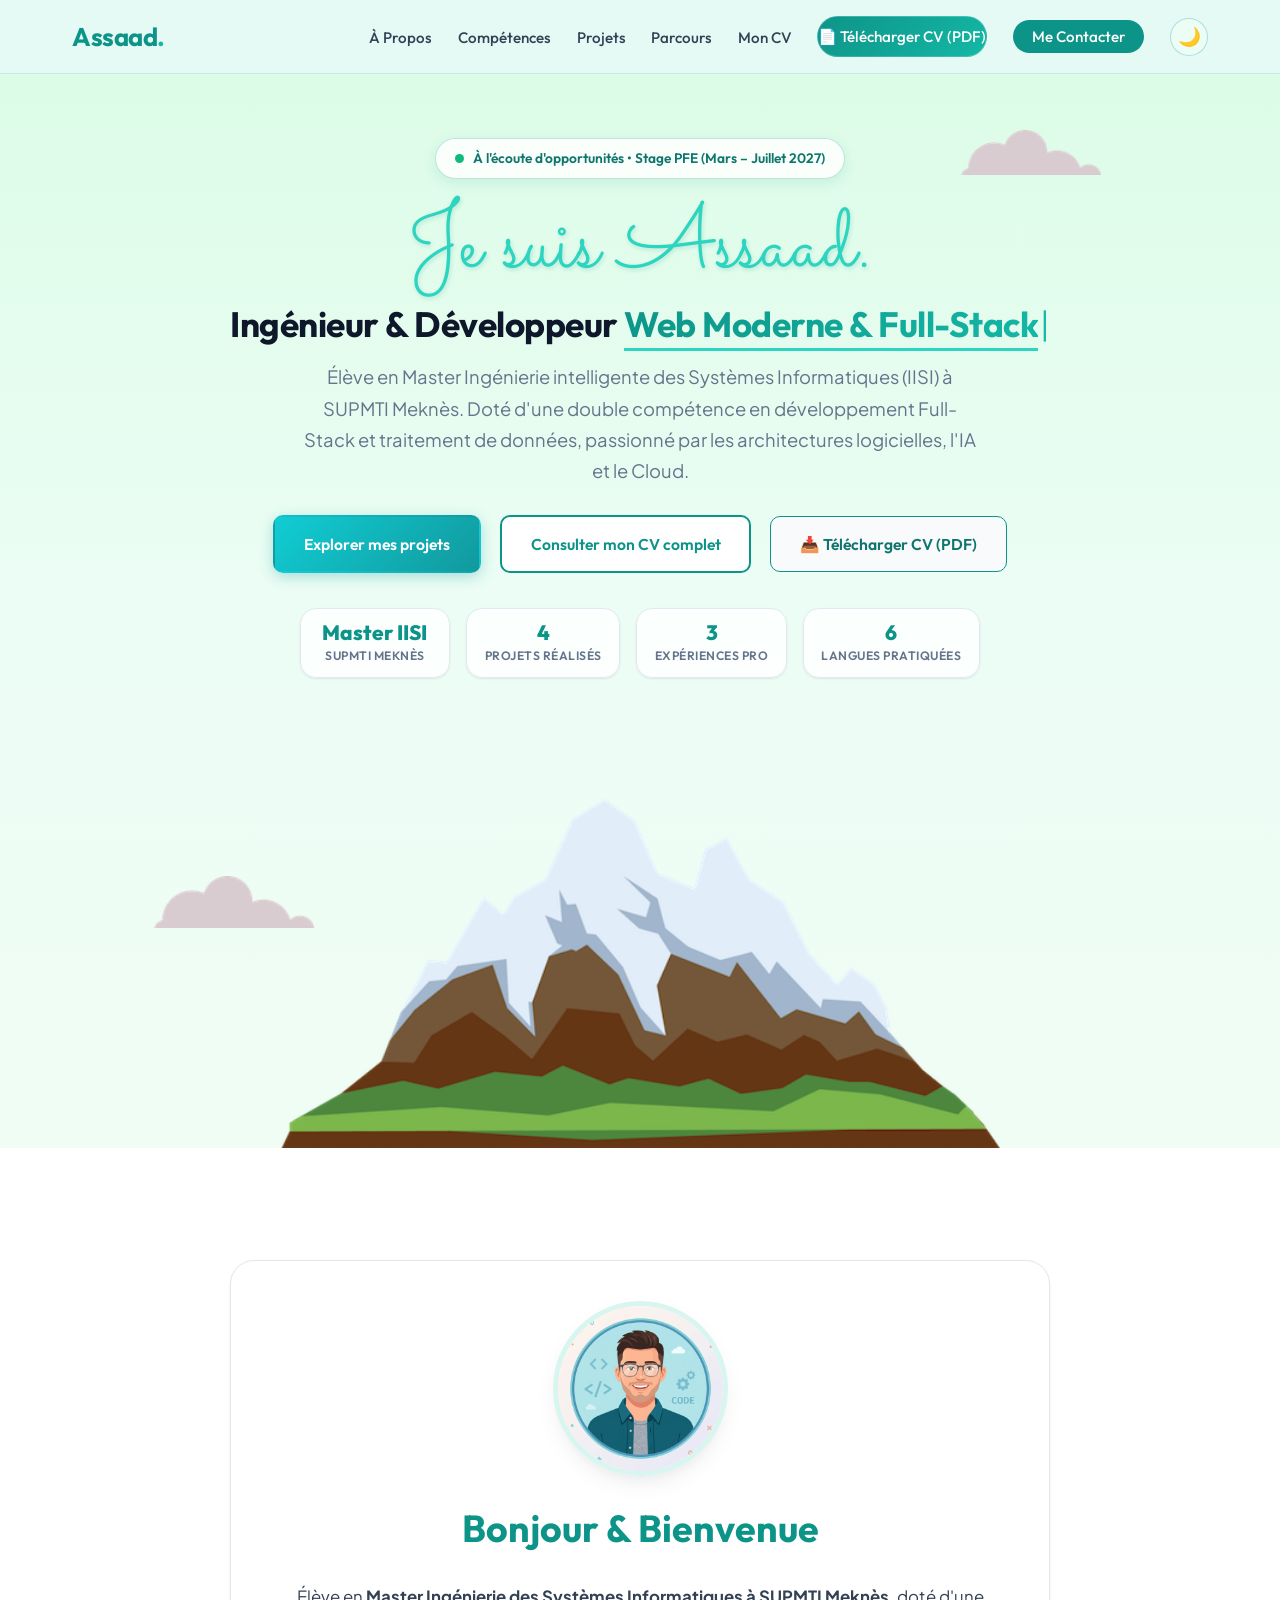
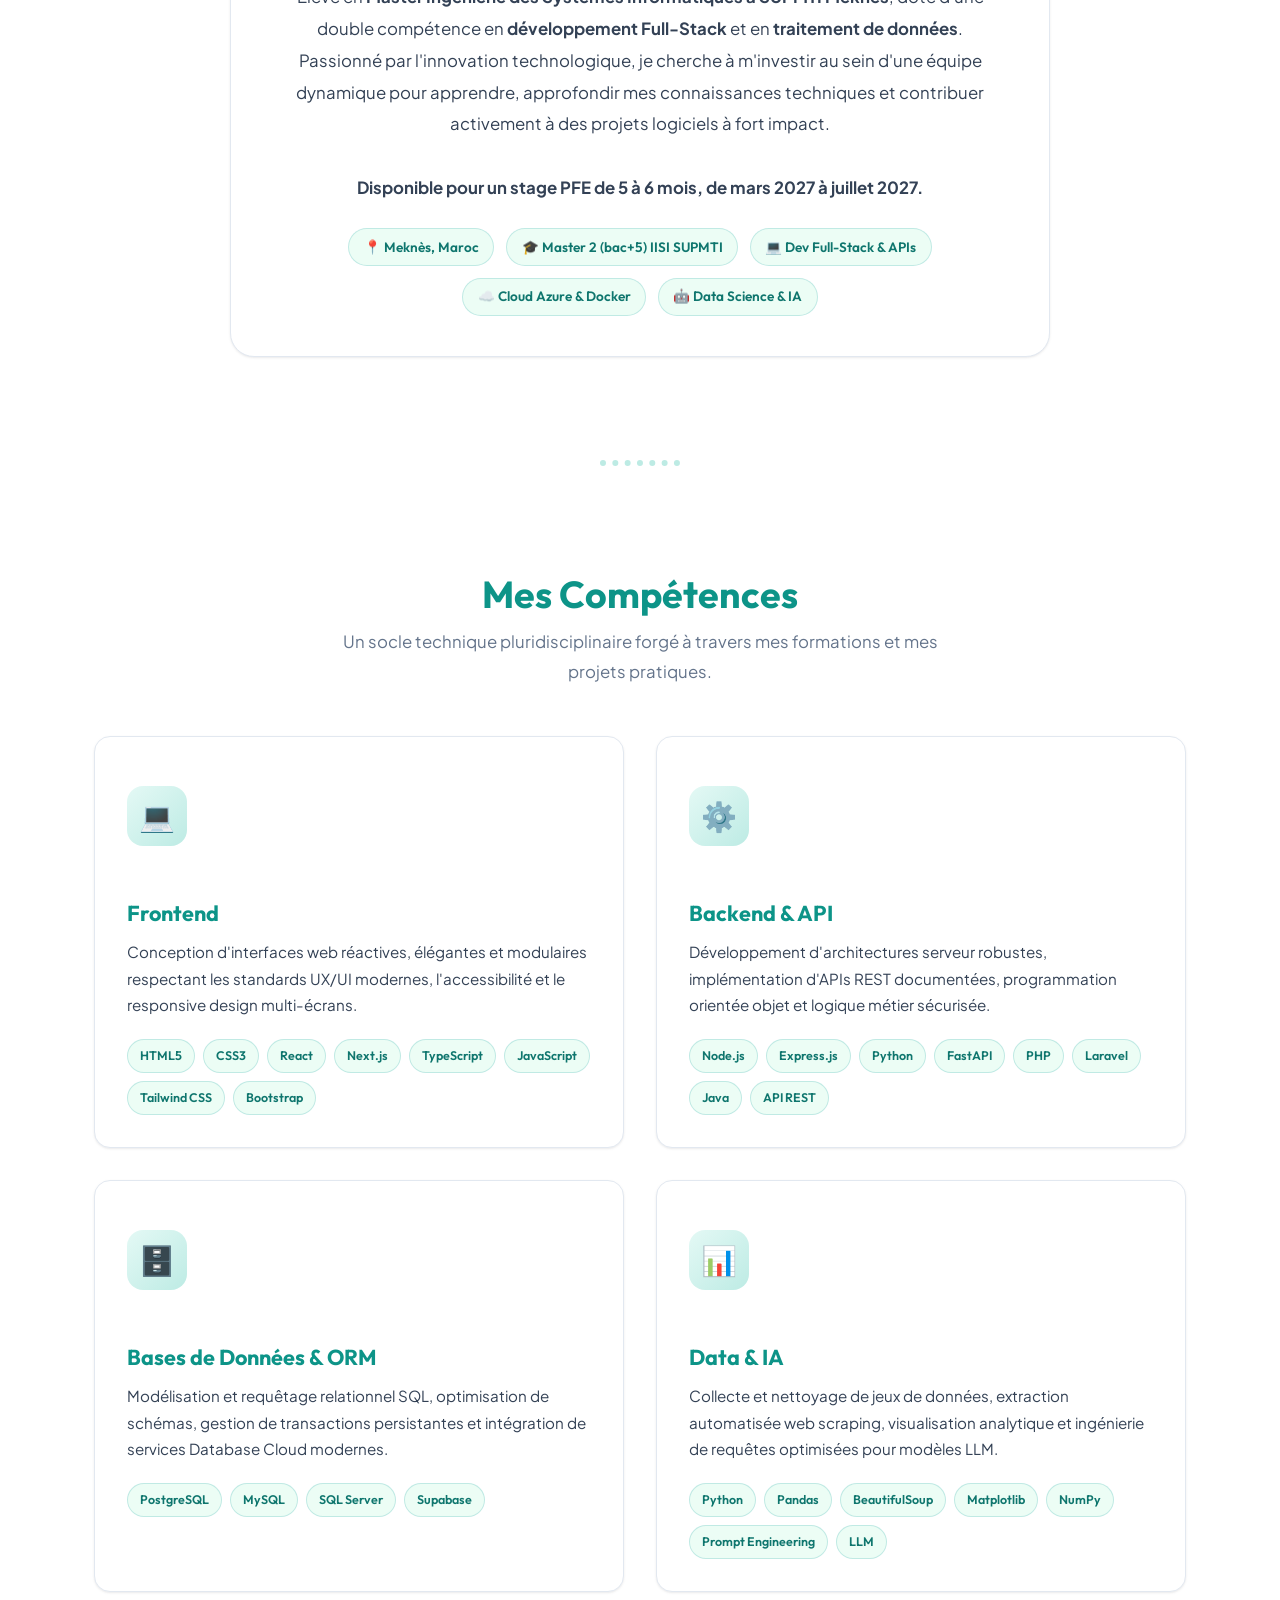
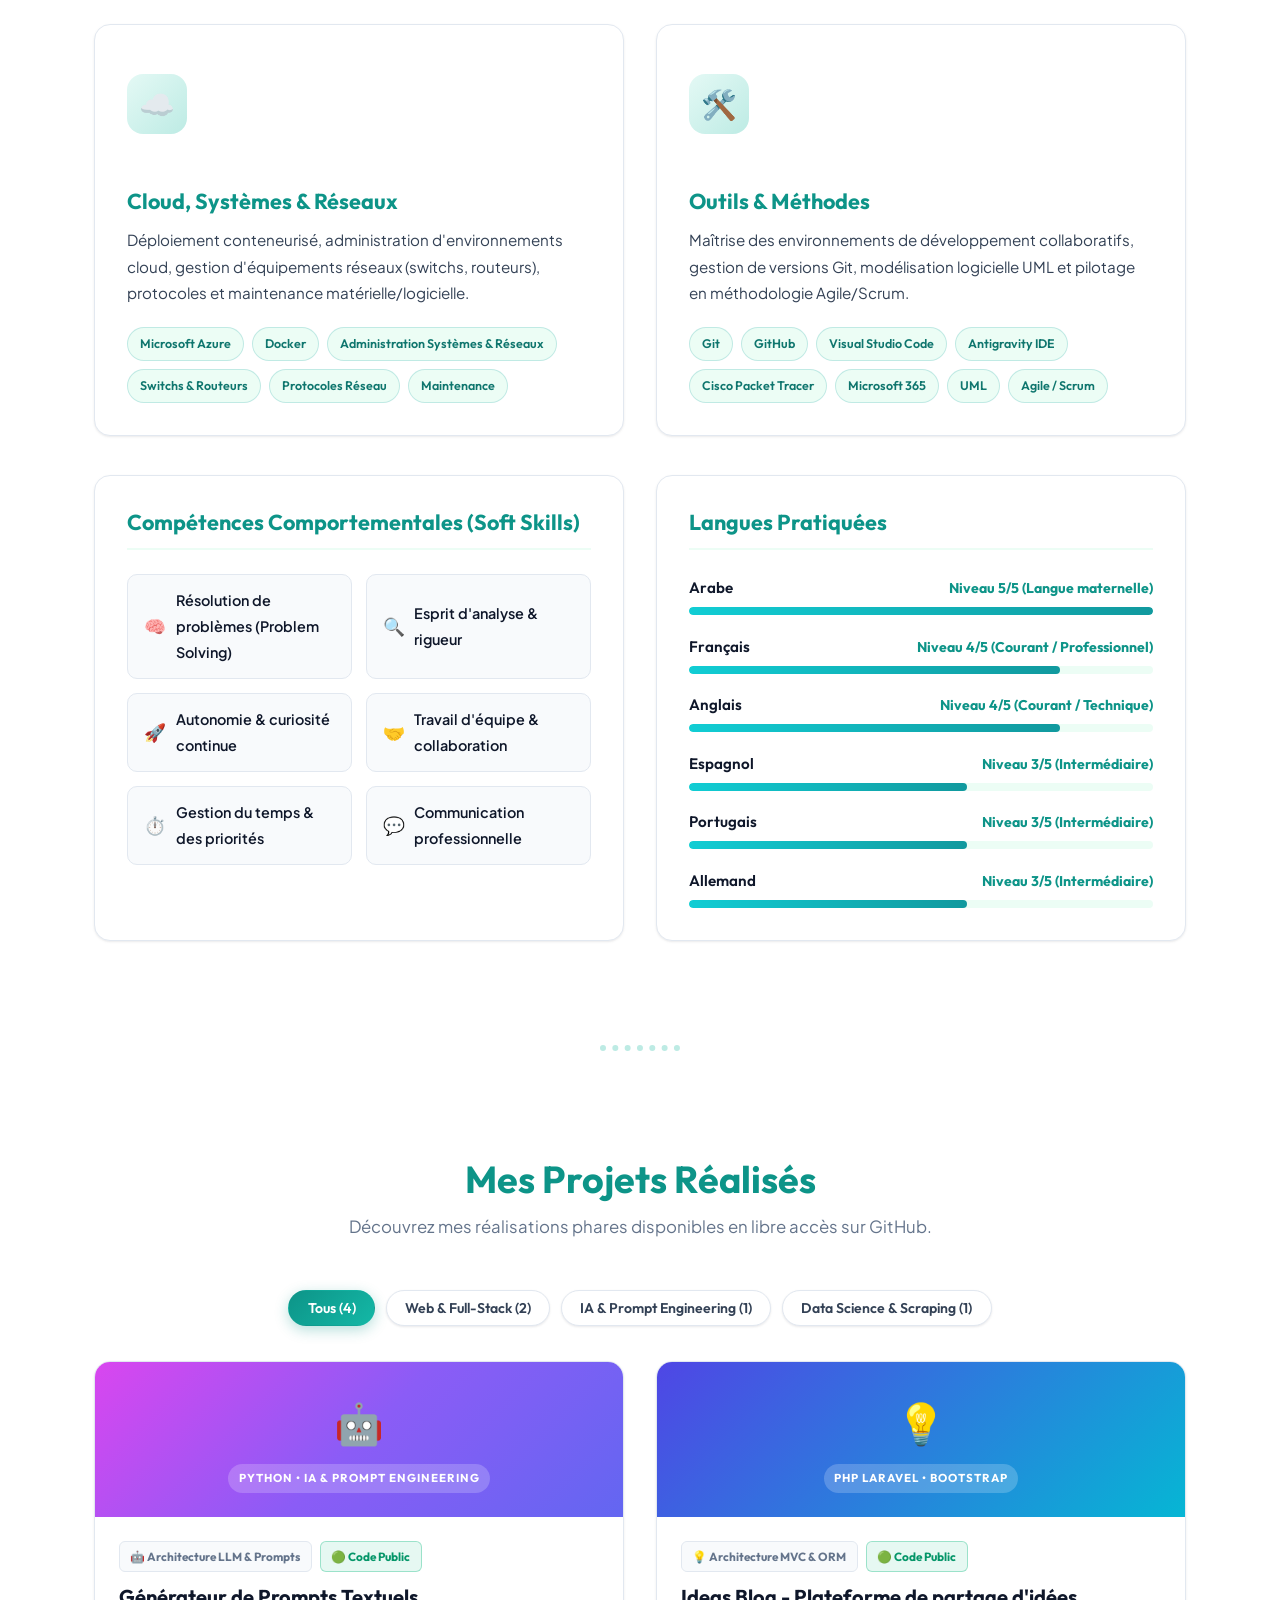
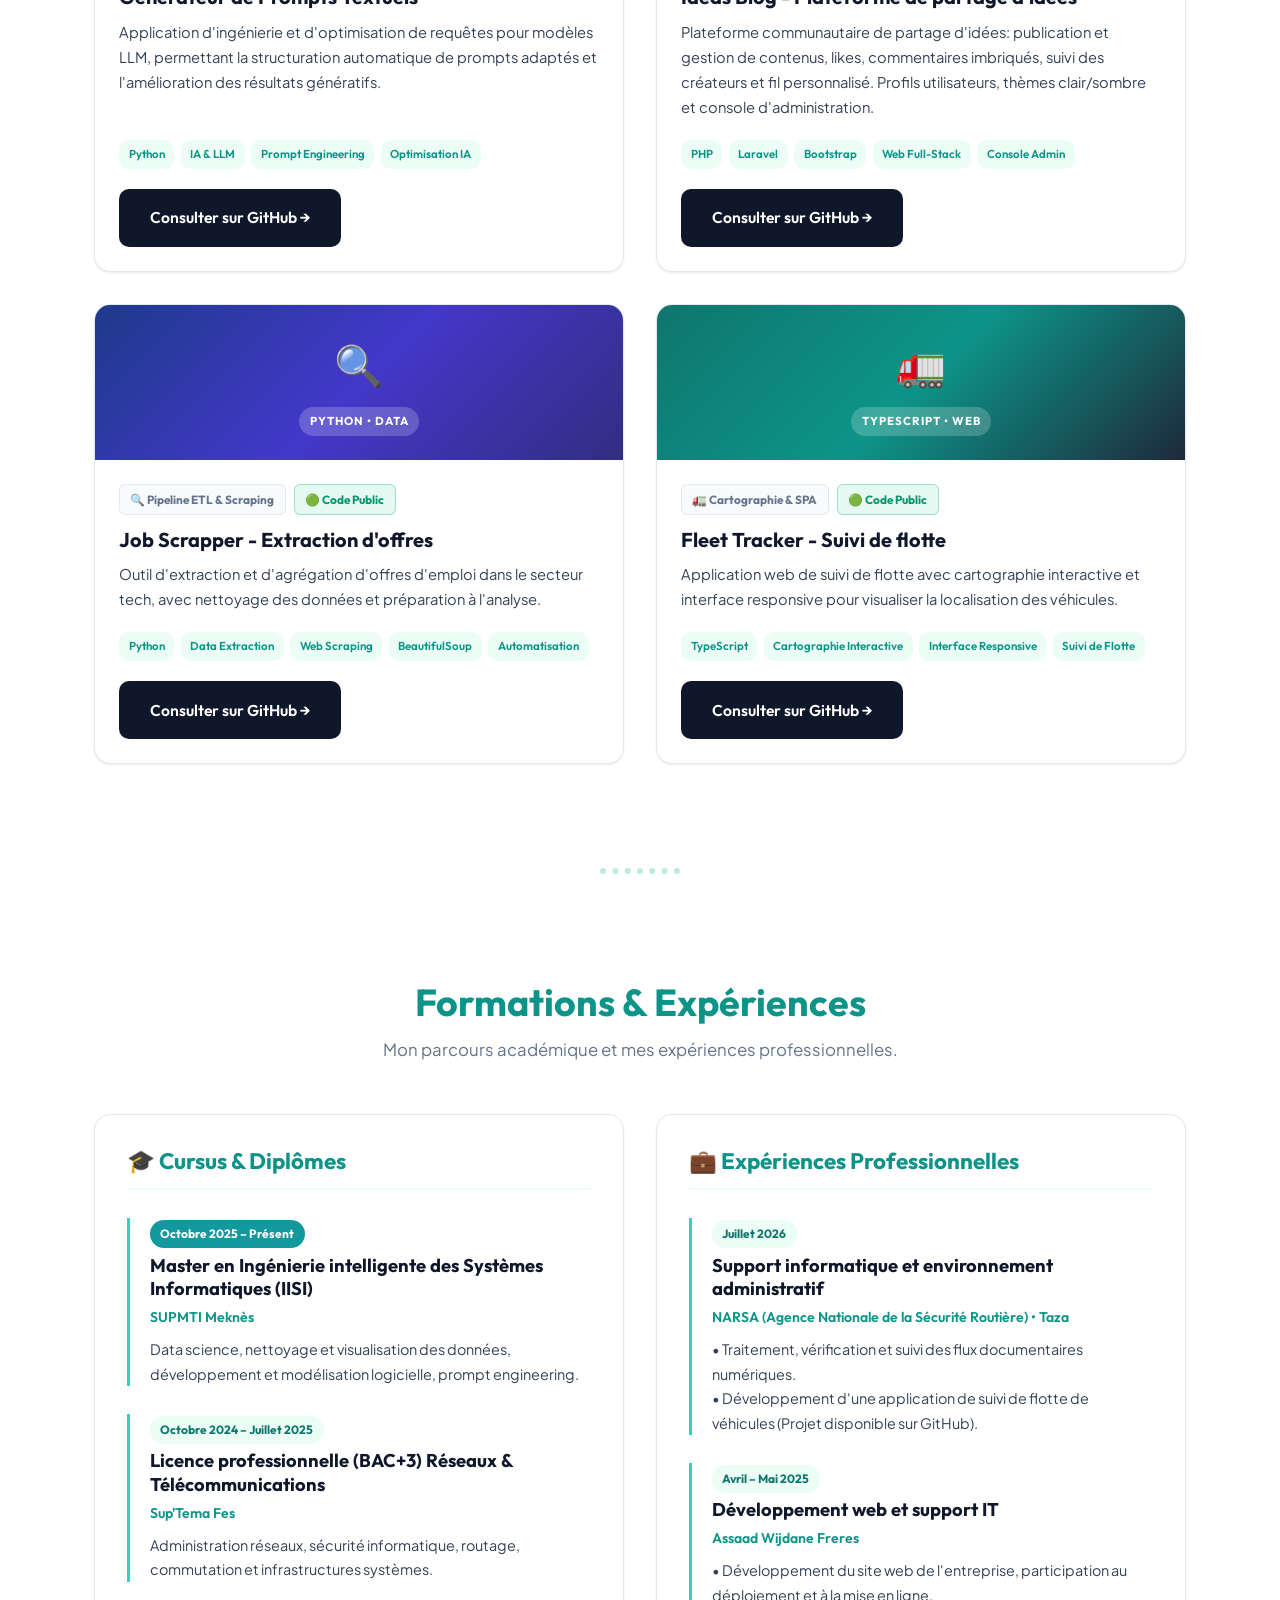
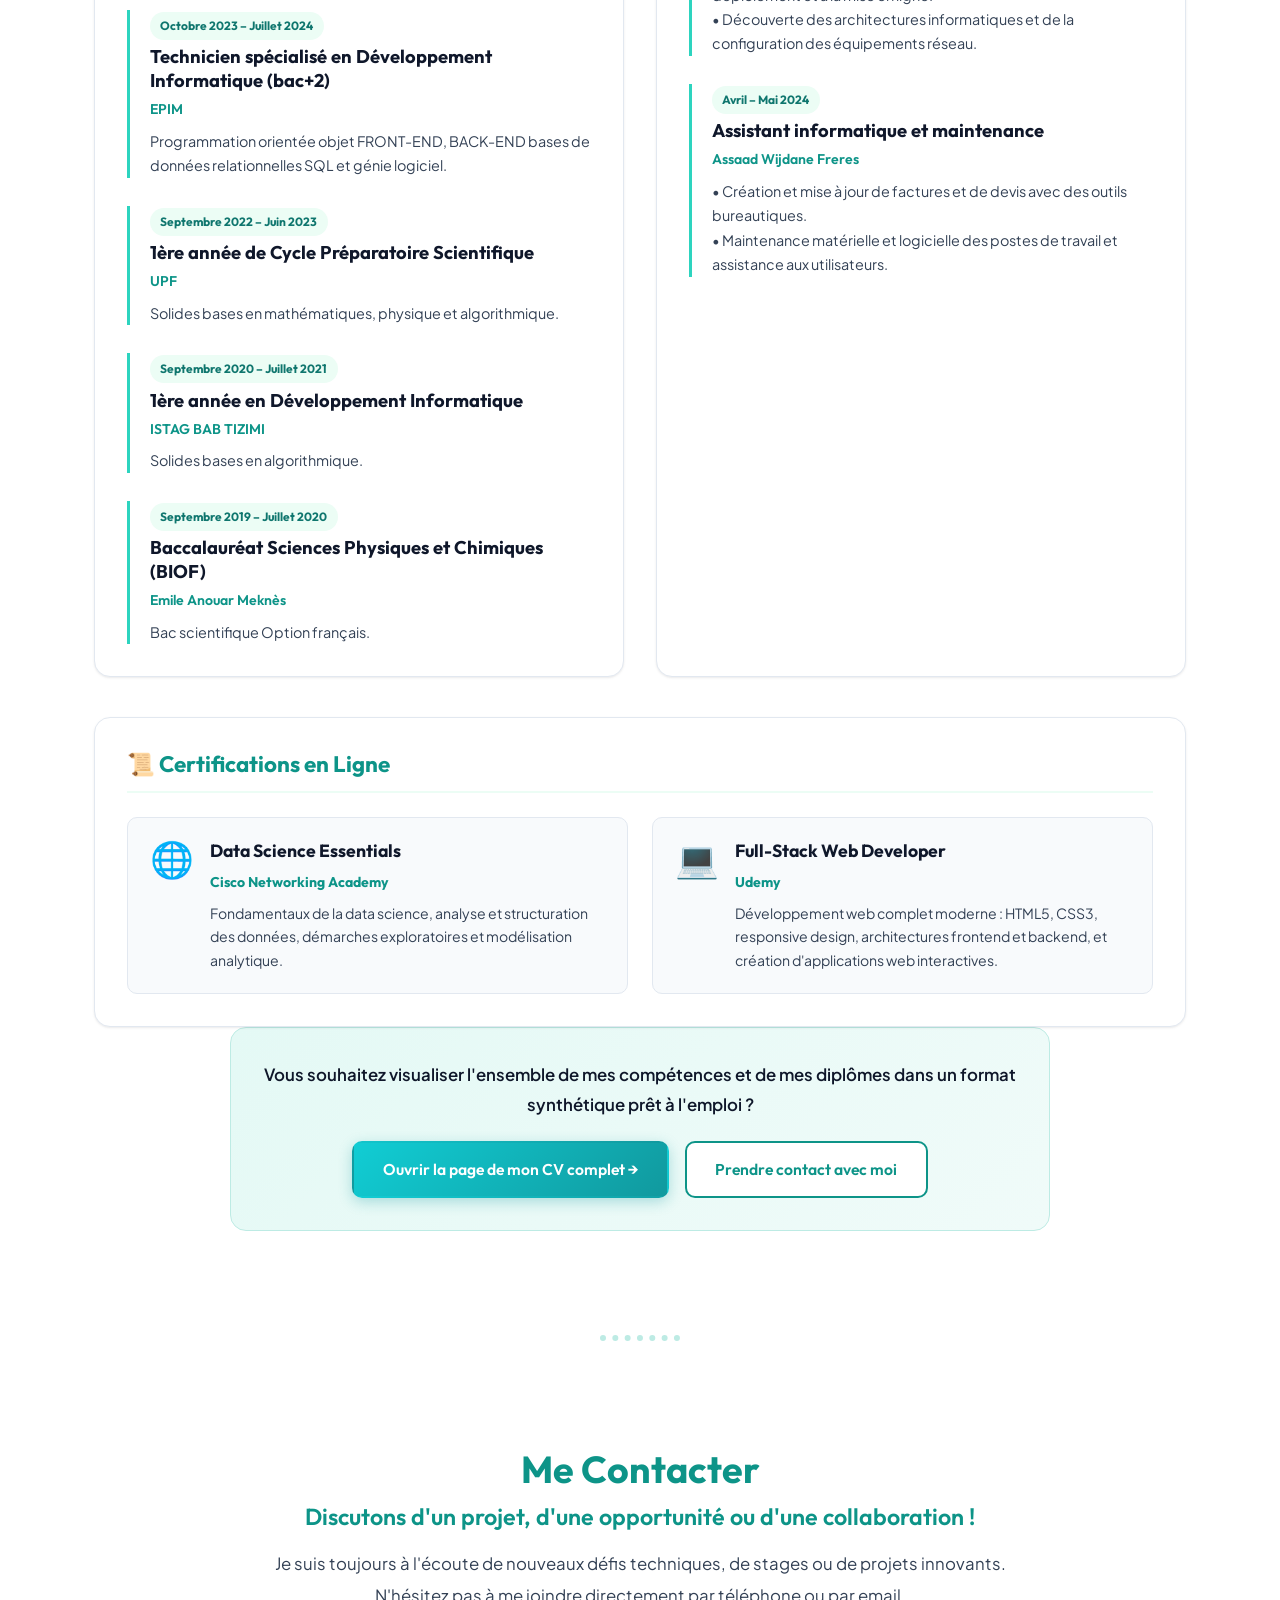
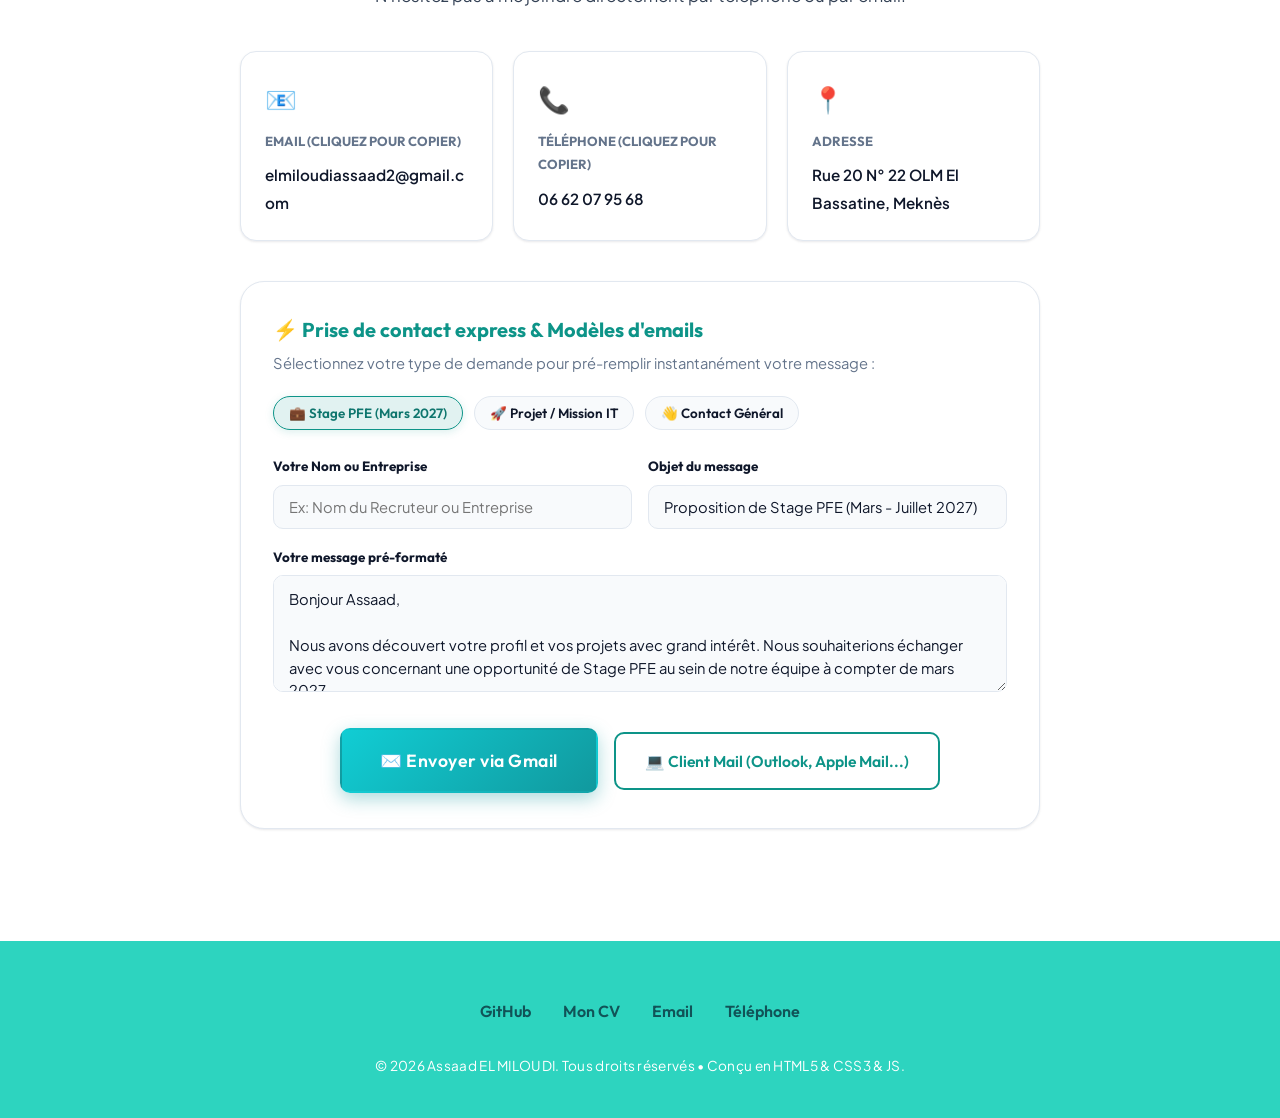
==== commit ab43801b: "feat: enhance portfolio with project filters, recruiter assistant, animated stats, direct CV actions" ====
--- a/index.html
+++ b/index.html
@@ -5,8 +5,22 @@
   <meta charset="UTF-8">
   <meta name="viewport" content="width=device-width, initial-scale=1.0">
   <meta name="description"
-    content="Site personnel d'Assaad EL MILOUDI - Étudiant en Master Ingénierie des Systèmes Informatiques, Développeur Web et Spécialiste IA & Data.">
+    content="Site personnel d'Assaad EL MILOUDI - Étudiant en Master 2 (bac+5) IISI SUPMTI Meknès, Développeur Full-Stack, IA & Data Science. Disponible pour un stage PFE (Mars – Juillet 2027).">
+  <meta name="theme-color" content="#0d9488">
   <title>Assaad EL MILOUDI | Portfolio &amp; Site Personnel</title>
+
+  <!-- Favicon SVG -->
+  <link rel="icon" type="image/svg+xml" href="images/favicon.svg">
+
+  <!-- Open Graph / Réseaux Sociaux (LinkedIn, Twitter, WhatsApp) -->
+  <meta property="og:title" content="Assaad EL MILOUDI | Ingénieur & Développeur Full-Stack">
+  <meta property="og:description"
+    content="Élève en Master IISI SUPMTI Meknès, spécialisé en développement Full-Stack, Prompt Engineering, IA et Traitement de Données. À l'écoute d'un stage PFE (Mars – Juillet 2027).">
+  <meta property="og:type" content="website">
+  <meta property="og:url" content="https://assaadbenz.github.io/Portfolio/">
+  <meta property="og:image" content="https://assaadbenz.github.io/Portfolio/images/profile.jpg">
+  <meta name="twitter:card" content="summary_large_image">
+
   <link rel="stylesheet" href="style.css">
   <link rel="preconnect" href="https://fonts.googleapis.com">
   <link rel="preconnect" href="https://fonts.gstatic.com" crossorigin>
@@ -27,6 +41,7 @@
         <li><a href="#projets">Projets</a></li>
         <li><a href="#parcours">Parcours</a></li>
         <li><a href="cv.html">Mon CV</a></li>
+        <li><a href="cv.html?print=true" class="nav-cv-btn" title="Télécharger ou imprimer mon CV au format PDF">📄 Télécharger CV (PDF)</a></li>
         <li><a href="#contact" class="nav-cta">Me Contacter</a></li>
         <li><button id="theme-toggle" class="theme-toggle-btn" title="Basculer Mode Sombre / Clair"
             aria-label="Basculer Mode Sombre / Clair">🌙</button></li>
@@ -53,6 +68,7 @@
         <div class="hero-actions">
           <a href="#projets" class="btn btn-primary">Explorer mes projets</a>
           <a href="cv.html" class="btn btn-secondary">Consulter mon CV complet</a>
+          <a href="cv.html?print=true" class="btn btn-cv-direct" title="Télécharger ou imprimer mon CV au format PDF">📥 Télécharger CV (PDF)</a>
         </div>
         <!-- Bandeau de Statistiques & Highlights -->
         <div class="hero-stats-strip">
@@ -61,15 +77,15 @@
             <span class="stat-label">SUPMTI Meknès</span>
           </div>
           <div class="hero-stat-pill">
-            <span class="stat-number">4</span>
+            <span class="stat-number counter-number" data-target="4">4</span>
             <span class="stat-label">Projets Réalisés</span>
           </div>
           <div class="hero-stat-pill">
-            <span class="stat-number">3</span>
+            <span class="stat-number counter-number" data-target="3">3</span>
             <span class="stat-label">Expériences Pro</span>
           </div>
           <div class="hero-stat-pill">
-            <span class="stat-number">6</span>
+            <span class="stat-number counter-number" data-target="6">6</span>
             <span class="stat-label">Langues Pratiquées</span>
           </div>
         </div>
@@ -348,17 +364,28 @@
       <!-- Section Projets -->
       <section id="projets" class="section projects-section">
         <h2 class="section-title">Mes Projets Réalisés</h2>
-        <p class="section-subtitle">Découvrez mes réalisations phares disponibles en libre accès sur GitHub.
-        </p>
+        <p class="section-subtitle">Découvrez mes réalisations phares disponibles en libre accès sur GitHub.</p>
+
+        <!-- Filtres interactifs des Projets -->
+        <div class="project-filters" role="tablist" aria-label="Filtrer les projets">
+          <button class="filter-btn active" data-filter="all">Tous (4)</button>
+          <button class="filter-btn" data-filter="web">Web &amp; Full-Stack (2)</button>
+          <button class="filter-btn" data-filter="ai">IA &amp; Prompt Engineering (1)</button>
+          <button class="filter-btn" data-filter="data">Data Science &amp; Scraping (1)</button>
+        </div>
 
         <div class="projects-grid reveal">
           <!-- Projet 1 : Générateur de Prompts Textuels -->
-          <article class="project-card">
+          <article class="project-card" data-category="ai">
             <div class="project-header-banner banner-prompt">
               <div class="project-banner-icon">🤖</div>
               <span class="project-banner-badge">Python &bull; IA &amp; Prompt Engineering</span>
             </div>
             <div class="project-info">
+              <div class="project-meta-badges">
+                <span class="project-badge-pill">🤖 Architecture LLM &amp; Prompts</span>
+                <span class="project-badge-pill status-open">🟢 Code Public</span>
+              </div>
               <h3 class="project-title">Générateur de Prompts Textuels</h3>
               <p class="project-desc">
                 Application d'ingénierie et d'optimisation de requêtes pour modèles LLM, permettant la structuration automatique de prompts adaptés et l'amélioration des résultats génératifs.
@@ -379,12 +406,16 @@
           </article>
 
           <!-- Projet 2 : Ideas Blog - Plateforme de partage d'idées -->
-          <article class="project-card">
+          <article class="project-card" data-category="web">
             <div class="project-header-banner banner-ideas">
               <div class="project-banner-icon">💡</div>
               <span class="project-banner-badge">PHP Laravel &bull; Bootstrap</span>
             </div>
             <div class="project-info">
+              <div class="project-meta-badges">
+                <span class="project-badge-pill">💡 Architecture MVC &amp; ORM</span>
+                <span class="project-badge-pill status-open">🟢 Code Public</span>
+              </div>
               <h3 class="project-title">Ideas Blog - Plateforme de partage d'idées</h3>
               <p class="project-desc">
                 Plateforme communautaire de partage d'idées: publication et gestion de contenus, likes, commentaires imbriqués, suivi des créateurs et fil personnalisé. Profils utilisateurs, thèmes clair/sombre et console d'administration.
@@ -406,12 +437,16 @@
           </article>
 
           <!-- Projet 3 : Job Scrapper - Extraction d'offres -->
-          <article class="project-card">
+          <article class="project-card" data-category="data">
             <div class="project-header-banner banner-scrapper">
               <div class="project-banner-icon">🔍</div>
               <span class="project-banner-badge">Python &bull; Data</span>
             </div>
             <div class="project-info">
+              <div class="project-meta-badges">
+                <span class="project-badge-pill">🔍 Pipeline ETL &amp; Scraping</span>
+                <span class="project-badge-pill status-open">🟢 Code Public</span>
+              </div>
               <h3 class="project-title">Job Scrapper - Extraction d'offres</h3>
               <p class="project-desc">
                 Outil d'extraction et d'agrégation d'offres d'emploi dans le secteur tech, avec nettoyage des données et préparation à l'analyse.
@@ -433,12 +468,16 @@
           </article>
 
           <!-- Projet 4 : Fleet Tracker - Suivi de flotte -->
-          <article class="project-card">
+          <article class="project-card" data-category="web">
             <div class="project-header-banner banner-fleet">
               <div class="project-banner-icon">🚛</div>
               <span class="project-banner-badge">TypeScript &bull; Web</span>
             </div>
             <div class="project-info">
+              <div class="project-meta-badges">
+                <span class="project-badge-pill">🚛 Cartographie &amp; SPA</span>
+                <span class="project-badge-pill status-open">🟢 Code Public</span>
+              </div>
               <h3 class="project-title">Fleet Tracker - Suivi de flotte</h3>
               <p class="project-desc">
                 Application web de suivi de flotte avec cartographie interactive et interface responsive pour visualiser la localisation des véhicules.
@@ -637,18 +676,47 @@
           </div>
         </div>
 
-        <div class="contact-action-group"
-          style="display: flex; justify-content: center; align-items: center; gap: 1rem; flex-wrap: wrap; margin-top: 1.5rem;">
-          <a class="btn btn-cta"
-            href="https://mail.google.com/mail/?view=cm&fs=1&to=elmiloudiassaad2@gmail.com&su=Prise%20de%20contact%20-%20Portfolio"
-            target="_blank" rel="noopener noreferrer" title="Ouvrir directement dans Gmail">
-            ✉️ Écrire via Gmail
-          </a>
-          <a class="btn btn-secondary"
-            href="mailto:elmiloudiassaad2@gmail.com?subject=Prise%20de%20contact%20-%20Portfolio"
-            title="Ouvrir dans votre logiciel de messagerie">
-            💻 Client Mail par Défaut
-          </a>
+        <!-- Assistant Recruteur & Formulaire Interactif -->
+        <div class="contact-assistant-box">
+          <h4 class="assistant-title">⚡ Prise de contact express &amp; Modèles d'emails</h4>
+          <p class="assistant-subtitle">Sélectionnez votre type de demande pour pré-remplir instantanément votre message :</p>
+          
+          <div class="template-pills">
+            <button type="button" class="template-pill active" data-subject="Proposition de Stage PFE (Mars - Juillet 2027)" data-msg="Bonjour Assaad,&#10;&#10;Nous avons découvert votre profil et vos projets avec grand intérêt. Nous souhaiterions échanger avec vous concernant une opportunité de Stage PFE au sein de notre équipe à compter de mars 2027.&#10;&#10;Bien cordialement,">💼 Stage PFE (Mars 2027)</button>
+            <button type="button" class="template-pill" data-subject="Opportunité de Projet / Mission IT" data-msg="Bonjour Assaad,&#10;&#10;Nous recherchons un profil avec vos compétences Full-Stack et Data pour collaborer sur un projet innovant. Pouvons-nous convenir d'un échange ?&#10;&#10;Cordialement,">🚀 Projet / Mission IT</button>
+            <button type="button" class="template-pill" data-subject="Prise de contact professionnelle" data-msg="Bonjour Assaad,&#10;&#10;J'aimerais entrer en contact avec vous pour échanger autour de vos réalisations techniques et opportunités à venir.&#10;&#10;À bientôt,">👋 Contact Général</button>
+          </div>
+
+          <form id="contact-quick-form" class="quick-contact-form" onsubmit="return false;">
+            <div class="form-row">
+              <div class="form-group">
+                <label for="contact-name">Votre Nom ou Entreprise</label>
+                <input type="text" id="contact-name" placeholder="Ex: Nom du Recruteur ou Entreprise" class="form-input">
+              </div>
+              <div class="form-group">
+                <label for="contact-subject">Objet du message</label>
+                <input type="text" id="contact-subject" value="Proposition de Stage PFE (Mars - Juillet 2027)" class="form-input">
+              </div>
+            </div>
+            <div class="form-group">
+              <label for="contact-body">Votre message pré-formaté</label>
+              <textarea id="contact-body" rows="4" class="form-input form-textarea">Bonjour Assaad,&#10;&#10;Nous avons découvert votre profil et vos projets avec grand intérêt. Nous souhaiterions échanger avec vous concernant une opportunité de Stage PFE au sein de notre équipe à compter de mars 2027.&#10;&#10;Bien cordialement,</textarea>
+            </div>
+
+            <div class="contact-action-group"
+              style="display: flex; justify-content: center; align-items: center; gap: 1rem; flex-wrap: wrap; margin-top: 1.25rem;">
+              <a id="btn-send-gmail" class="btn btn-cta"
+                href="https://mail.google.com/mail/?view=cm&fs=1&to=elmiloudiassaad2@gmail.com&su=Proposition%20de%20Stage%20PFE%20(Mars%20-%20Juillet%202027)"
+                target="_blank" rel="noopener noreferrer" title="Ouvrir directement dans Gmail">
+                ✉️ Envoyer via Gmail
+              </a>
+              <a id="btn-send-client" class="btn btn-secondary"
+                href="mailto:elmiloudiassaad2@gmail.com?subject=Proposition%20de%20Stage%20PFE%20(Mars%20-%20Juillet%202027)"
+                title="Ouvrir dans votre logiciel de messagerie">
+                💻 Client Mail (Outlook, Apple Mail...)
+              </a>
+            </div>
+          </form>
         </div>
       </section>
 
--- a/style.css
+++ b/style.css
@@ -762,6 +762,56 @@
   transform: translateY(-2px);
 }
 
+/* Boutons de téléchargement direct CV */
+.nav-cv-btn {
+  background: linear-gradient(135deg, #0d9488 0%, #14b8a6 100%);
+  color: #ffffff !important;
+  padding: 0.38rem 0.95rem;
+  border-radius: var(--radius-full);
+  font-family: var(--font-heading);
+  font-size: 0.84rem;
+  font-weight: 600;
+  border: 1px solid rgba(255, 255, 255, 0.2);
+  cursor: pointer;
+  transition: all var(--transition-fast);
+  display: inline-flex;
+  align-items: center;
+  gap: 0.35rem;
+  text-decoration: none;
+}
+
+.nav-cv-btn:hover {
+  transform: translateY(-2px);
+  box-shadow: 0 4px 14px rgba(13, 148, 136, 0.35);
+}
+
+.btn-cv-direct {
+  background-color: var(--color-bg-subtle);
+  color: var(--color-primary-hover);
+  border: 1.5px solid var(--color-primary);
+  font-weight: 600;
+}
+
+.btn-cv-direct:hover {
+  background-color: var(--color-primary);
+  color: #ffffff;
+  border-color: var(--color-primary);
+  transform: translateY(-2px);
+  box-shadow: 0 4px 14px rgba(13, 148, 136, 0.25);
+}
+
+[data-theme="dark"] .btn-cv-direct {
+  background-color: #0b1323;
+  border-color: #2dd4bf;
+  color: #2dd4bf;
+}
+
+[data-theme="dark"] .btn-cv-direct:hover {
+  background-color: #134e4a;
+  color: #ffffff;
+}
+
+
 .btn-link {
   font-family: var(--font-heading);
   font-weight: 600;
@@ -1066,12 +1116,62 @@
 /* ==========================================================================
    PROJETS GITHUB (NOUVEAUX PROJETS)
    ========================================================================== */
+.project-filters {
+  display: flex;
+  justify-content: center;
+  align-items: center;
+  gap: 0.65rem;
+  flex-wrap: wrap;
+  margin: 0 auto 2.2rem;
+  max-width: 800px;
+}
+
+.filter-btn {
+  background: var(--color-white);
+  border: 1px solid var(--color-border);
+  color: var(--color-text-main);
+  font-family: var(--font-heading);
+  font-size: 0.88rem;
+  font-weight: 600;
+  padding: 0.5rem 1.15rem;
+  border-radius: var(--radius-full);
+  cursor: pointer;
+  transition: all var(--transition-fast);
+  box-shadow: var(--shadow-sm);
+}
+
+.filter-btn:hover {
+  border-color: var(--color-primary-light);
+  color: var(--color-primary);
+  transform: translateY(-2px);
+}
+
+.filter-btn.active {
+  background: linear-gradient(135deg, #0d9488 0%, #14b8a6 100%);
+  color: #ffffff;
+  border-color: transparent;
+  box-shadow: 0 4px 14px rgba(13, 148, 136, 0.3);
+}
+
+[data-theme="dark"] .filter-btn {
+  background: #0f172a;
+  border-color: #1e293b;
+  color: #cbd5e1;
+}
+
+[data-theme="dark"] .filter-btn.active {
+  background: linear-gradient(135deg, #0d9488 0%, #2dd4bf 100%);
+  color: #090e17;
+  font-weight: 700;
+}
+
 .projects-grid {
   display: grid;
   grid-template-columns: repeat(2, 1fr);
   gap: 2rem;
   text-align: left;
 }
+
 
 .project-card {
   background-color: var(--color-white);
@@ -1143,11 +1243,48 @@
   flex-grow: 1;
 }
 
+.project-meta-badges {
+  display: flex;
+  gap: 0.5rem;
+  flex-wrap: wrap;
+  margin-bottom: 0.75rem;
+}
+
+.project-badge-pill {
+  font-family: var(--font-heading);
+  font-size: 0.74rem;
+  font-weight: 700;
+  padding: 0.25rem 0.65rem;
+  border-radius: var(--radius-xs);
+  background-color: var(--color-bg-subtle);
+  border: 1px solid var(--color-border);
+  color: var(--color-text-muted);
+}
+
+.project-badge-pill.status-open {
+  background-color: rgba(16, 185, 129, 0.1);
+  border-color: rgba(16, 185, 129, 0.35);
+  color: #059669;
+}
+
+[data-theme="dark"] .project-badge-pill {
+  background-color: #111a2e;
+  border-color: #1e293b;
+  color: #94a3b8;
+}
+
+[data-theme="dark"] .project-badge-pill.status-open {
+  background-color: rgba(16, 185, 129, 0.15);
+  border-color: rgba(16, 185, 129, 0.4);
+  color: #34d399;
+}
+
 .project-title {
   font-size: 1.25rem;
   color: var(--color-text-heading);
   margin-bottom: 0.6rem;
 }
+
 
 .project-desc {
   font-size: 0.92rem;
@@ -1341,6 +1478,144 @@
   color: var(--color-text-heading);
   word-break: break-word;
 }
+
+/* Assistant Recruteur & Prise de contact express */
+.contact-assistant-box {
+  background-color: var(--color-white);
+  border: 1px solid var(--color-border);
+  border-radius: var(--radius-lg);
+  padding: 2.2rem 2rem;
+  box-shadow: var(--shadow-sm);
+  margin-top: 2rem;
+  text-align: left;
+}
+
+[data-theme="dark"] .contact-assistant-box {
+  background-color: #0f172a;
+  border-color: #1e293b;
+}
+
+.assistant-title {
+  font-size: 1.25rem;
+  color: var(--color-primary);
+  margin-bottom: 0.4rem;
+}
+
+.assistant-subtitle {
+  font-size: 0.92rem;
+  color: var(--color-text-muted);
+  margin-bottom: 1.25rem;
+}
+
+.template-pills {
+  display: flex;
+  gap: 0.65rem;
+  flex-wrap: wrap;
+  margin-bottom: 1.5rem;
+}
+
+.template-pill {
+  background: var(--color-bg-subtle);
+  border: 1px solid var(--color-border);
+  color: var(--color-text-heading);
+  padding: 0.5rem 0.95rem;
+  border-radius: var(--radius-full);
+  font-family: var(--font-heading);
+  font-size: 0.84rem;
+  font-weight: 600;
+  cursor: pointer;
+  transition: all var(--transition-fast);
+}
+
+.template-pill:hover {
+  border-color: var(--color-primary);
+  color: var(--color-primary);
+}
+
+.template-pill.active {
+  background: rgba(13, 148, 136, 0.12);
+  border-color: var(--color-primary);
+  color: var(--color-primary-hover);
+  box-shadow: 0 2px 8px rgba(13, 148, 136, 0.15);
+}
+
+[data-theme="dark"] .template-pill {
+  background: #111a2e;
+  border-color: #1e293b;
+  color: #cbd5e1;
+}
+
+[data-theme="dark"] .template-pill.active {
+  background: rgba(45, 212, 191, 0.15);
+  border-color: #2dd4bf;
+  color: #2dd4bf;
+}
+
+.quick-contact-form {
+  display: flex;
+  flex-direction: column;
+  gap: 1rem;
+}
+
+.form-row {
+  display: grid;
+  grid-template-columns: 1fr 1fr;
+  gap: 1rem;
+}
+
+@media (max-width: 600px) {
+  .form-row {
+    grid-template-columns: 1fr;
+  }
+}
+
+.form-group {
+  display: flex;
+  flex-direction: column;
+  gap: 0.4rem;
+}
+
+.form-group label {
+  font-family: var(--font-heading);
+  font-size: 0.84rem;
+  font-weight: 700;
+  color: var(--color-text-heading);
+}
+
+.form-input {
+  background: var(--color-bg-subtle);
+  border: 1px solid var(--color-border);
+  border-radius: var(--radius-sm);
+  padding: 0.75rem 0.95rem;
+  font-family: var(--font-body);
+  font-size: 0.92rem;
+  color: var(--color-text-heading);
+  transition: border-color var(--transition-fast), box-shadow var(--transition-fast);
+  outline: none;
+}
+
+.form-input:focus {
+  border-color: var(--color-primary);
+  box-shadow: 0 0 0 3px rgba(13, 148, 136, 0.15);
+}
+
+[data-theme="dark"] .form-input {
+  background: #090e17;
+  border-color: #1e293b;
+  color: #f8fafc;
+}
+
+[data-theme="dark"] .form-input:focus {
+  border-color: #2dd4bf;
+  box-shadow: 0 0 0 3px rgba(45, 212, 191, 0.2);
+}
+
+.form-textarea {
+  resize: vertical;
+  min-height: 100px;
+  line-height: 1.55;
+}
+
 
 /* ==========================================================================
    PIED DE PAGE (FOOTER)
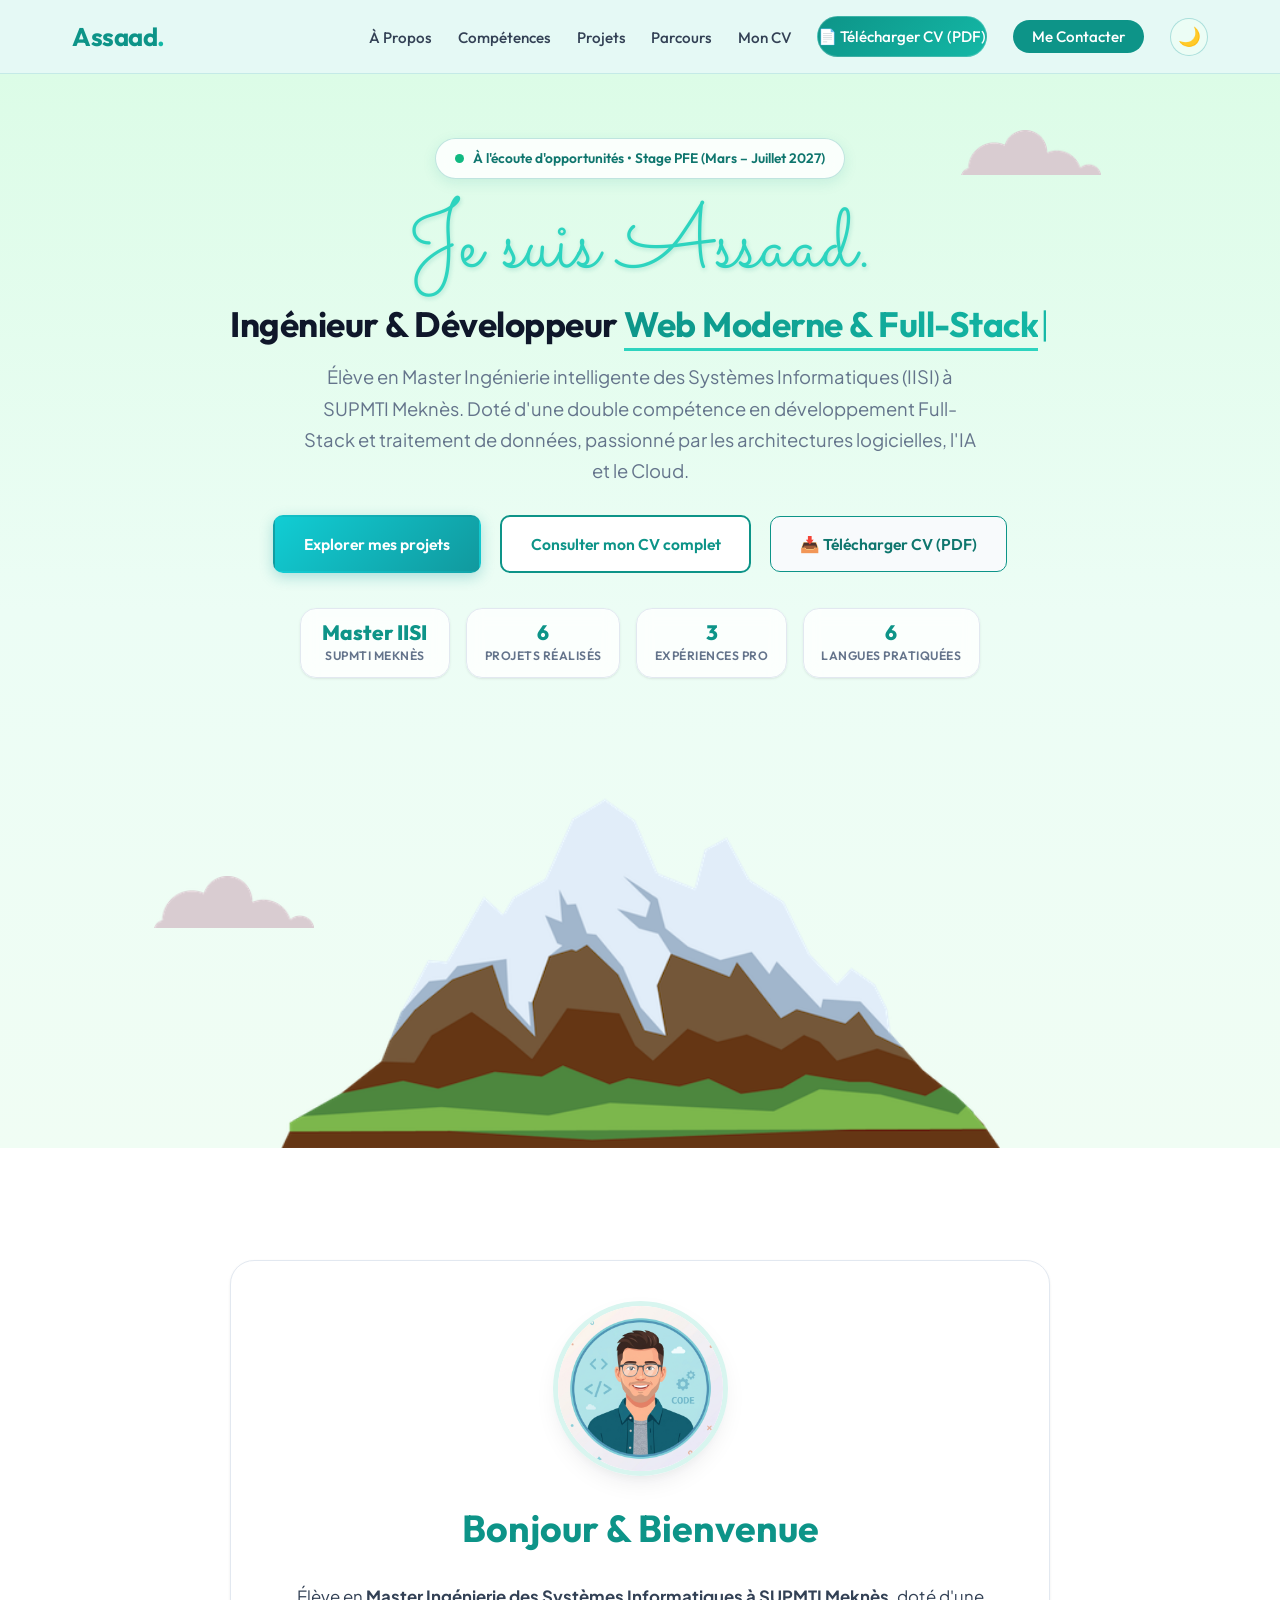
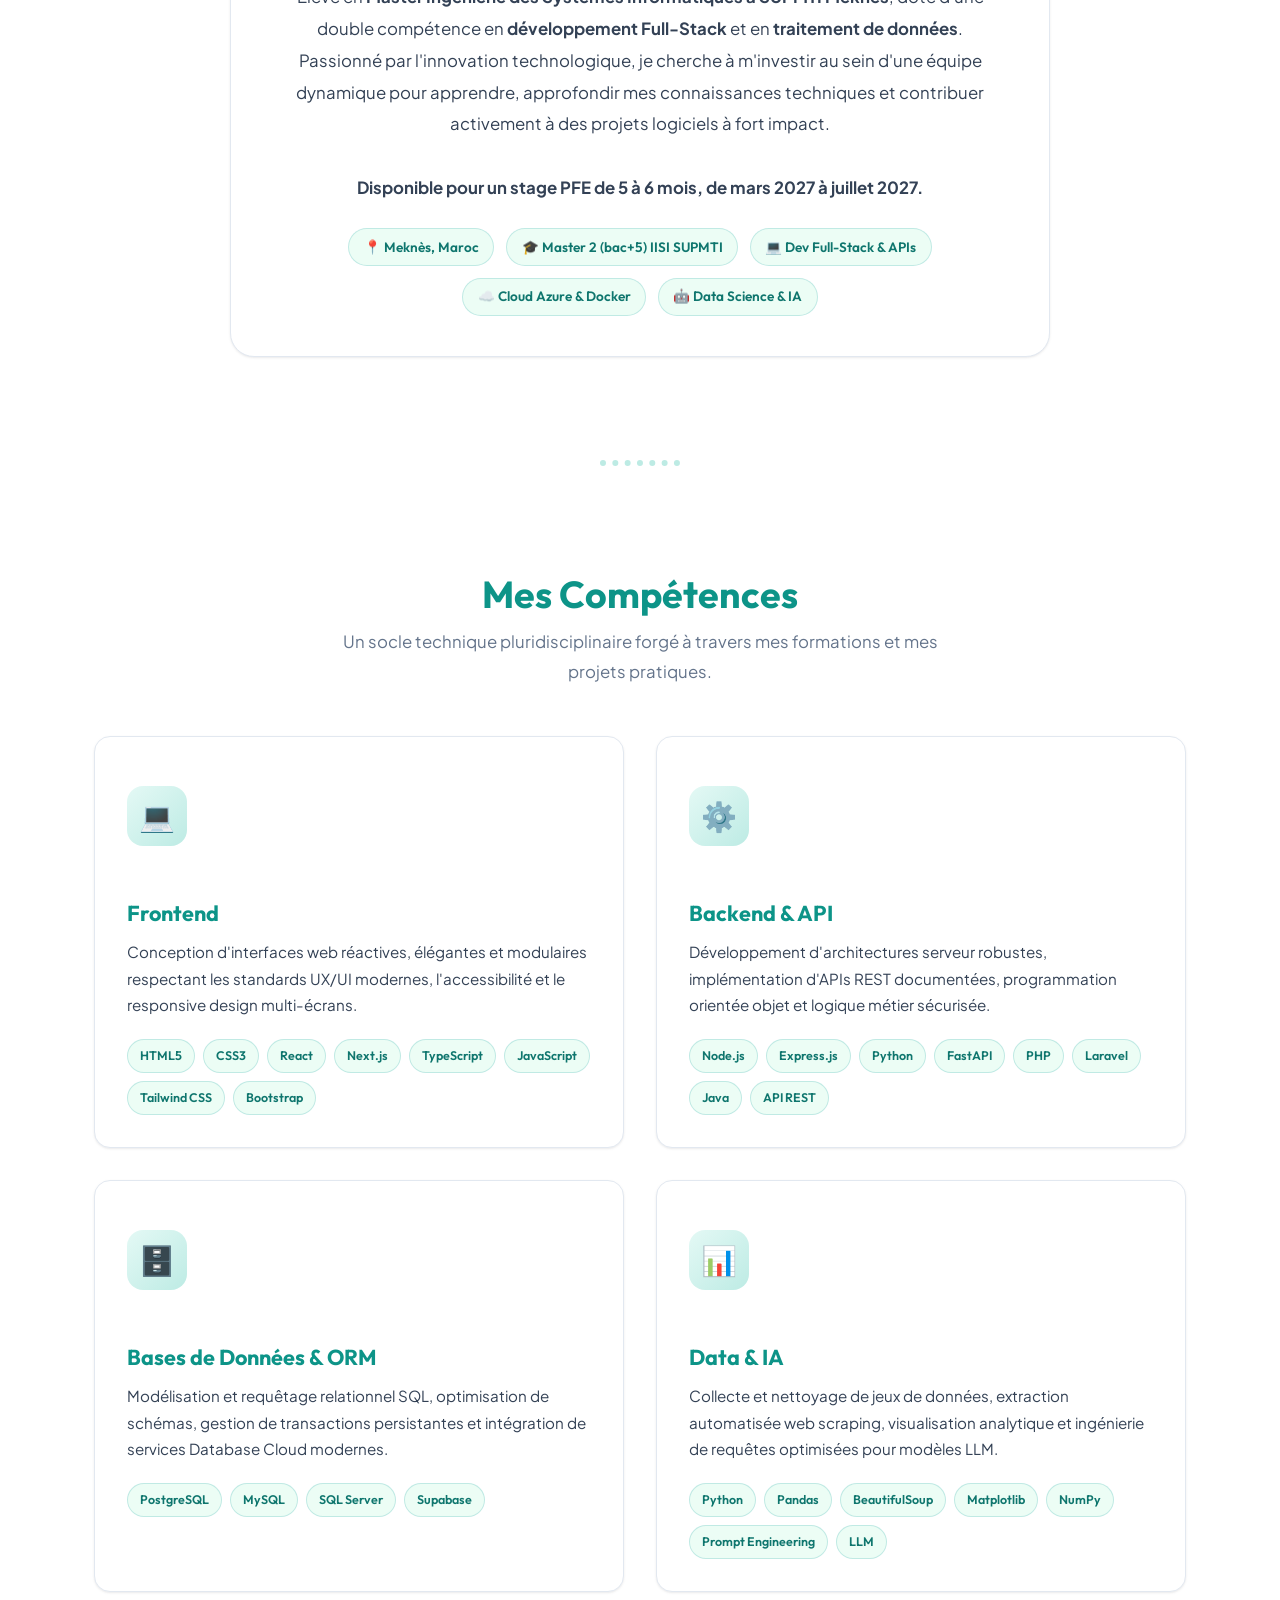
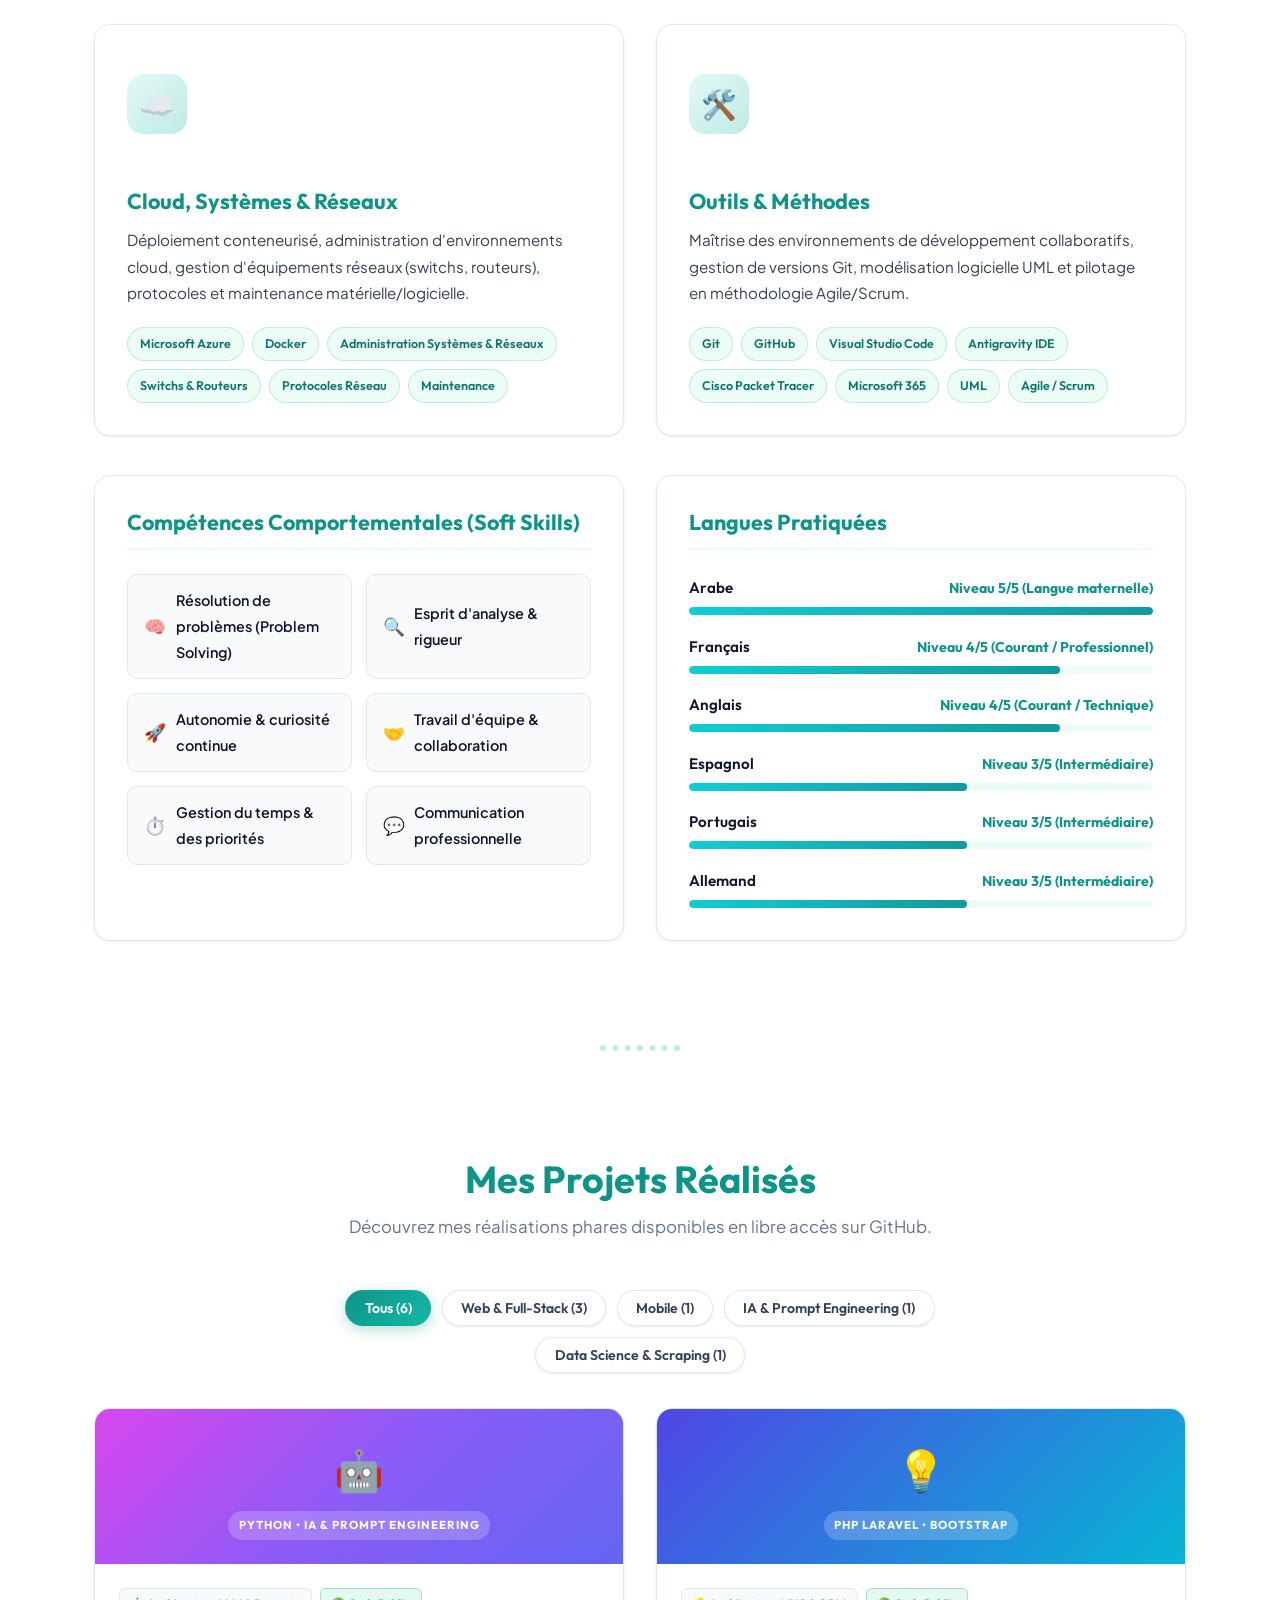
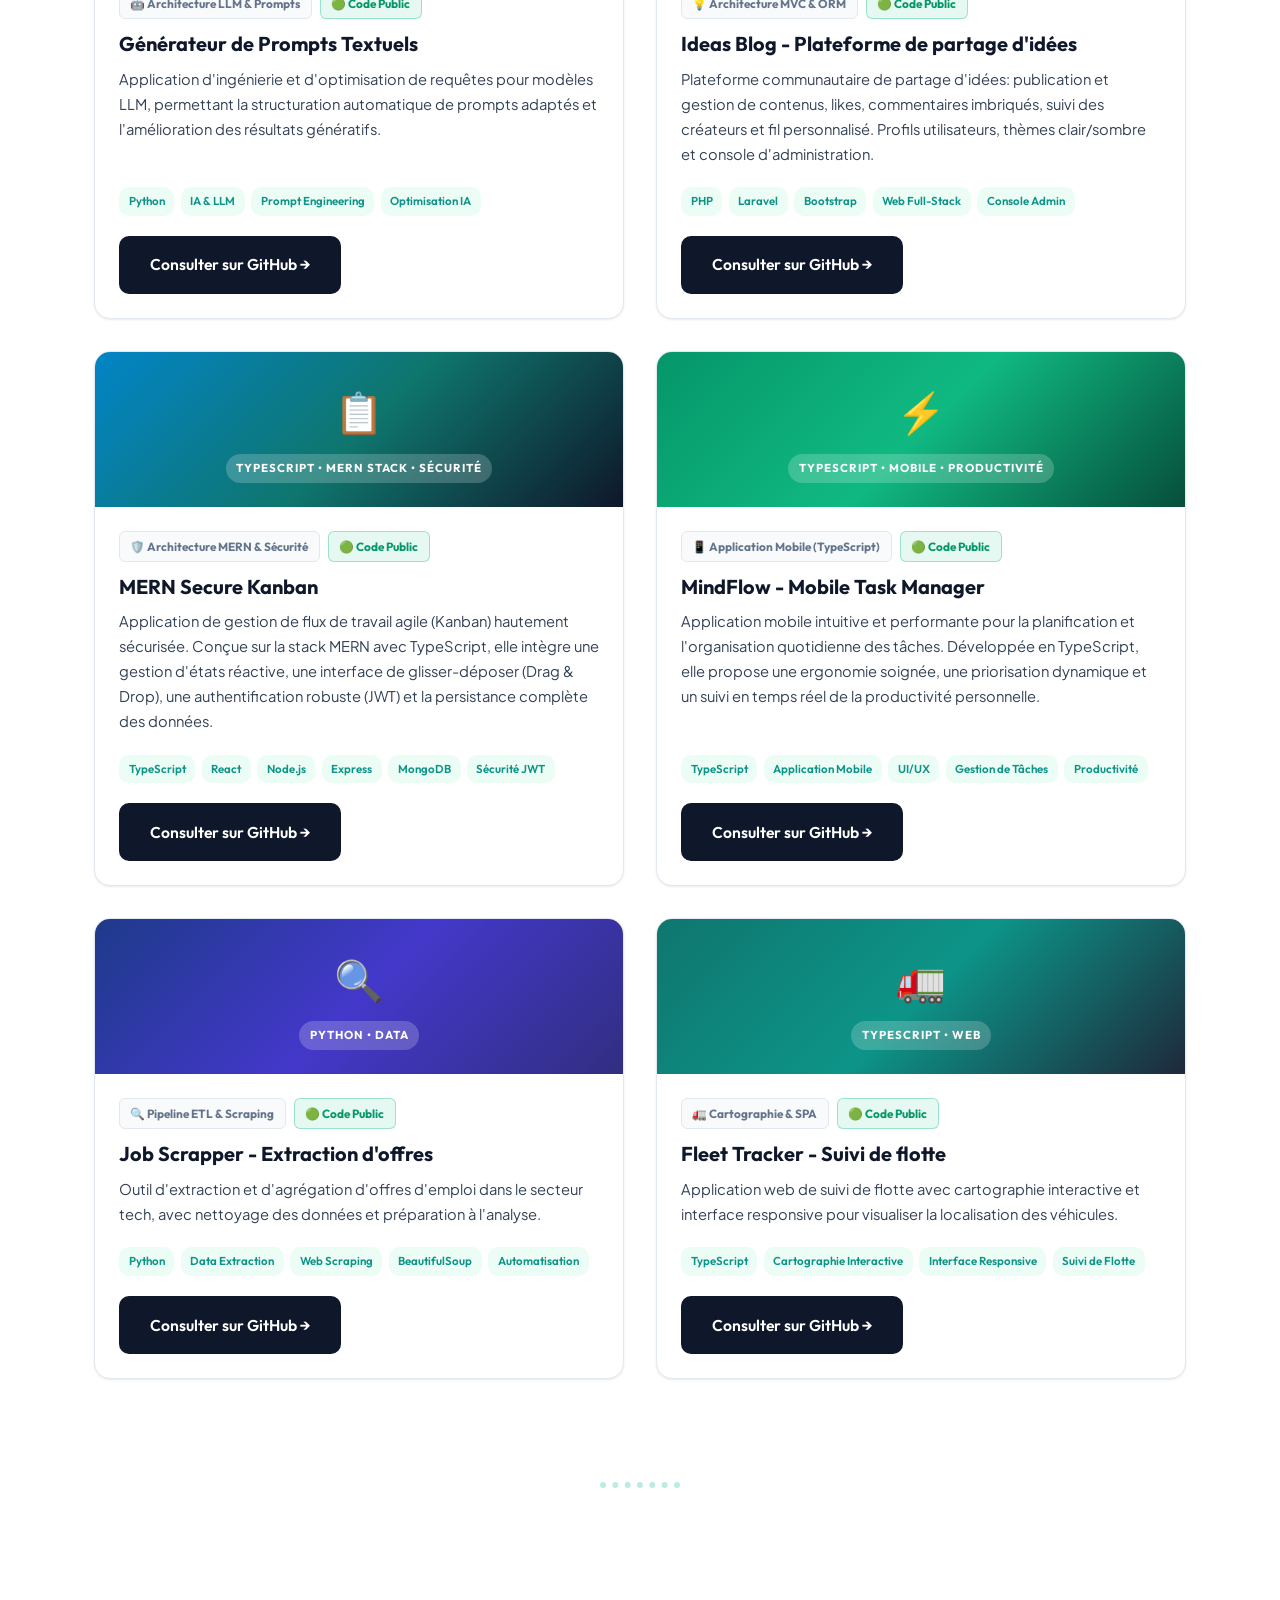
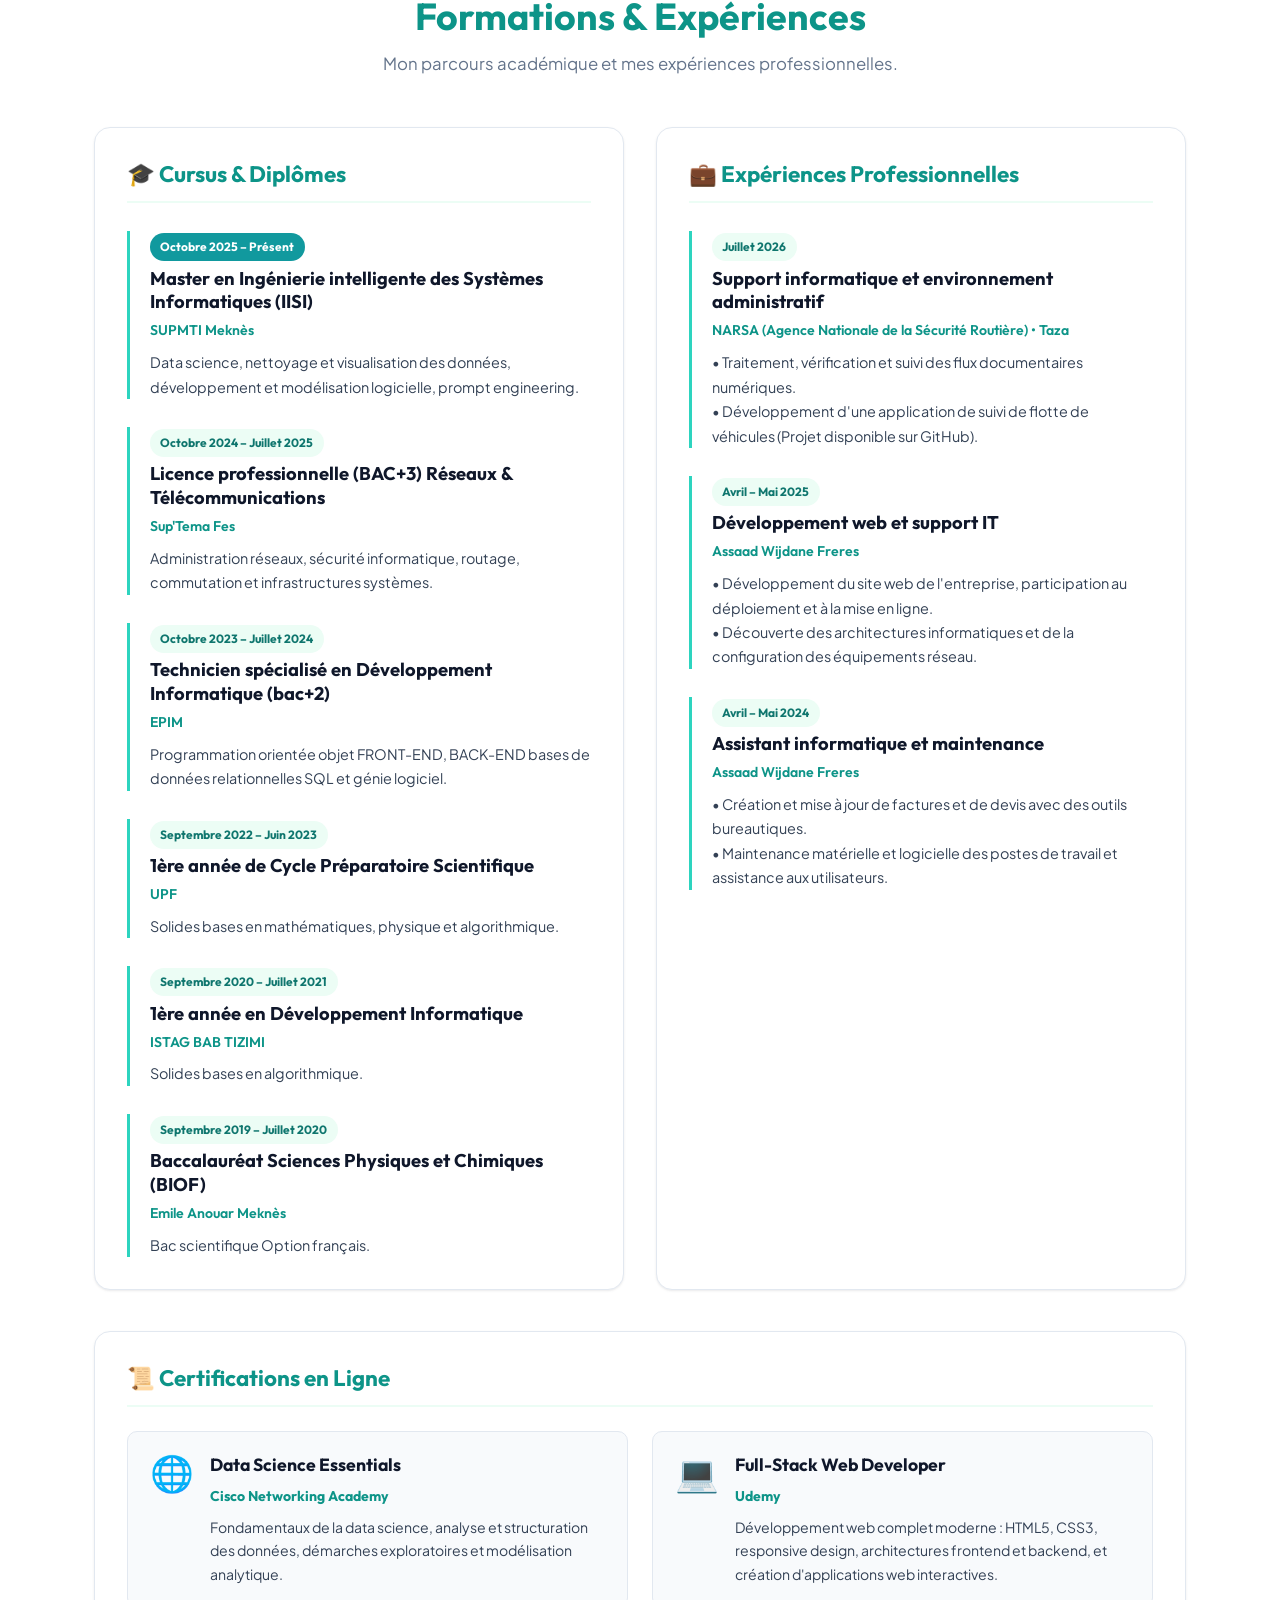
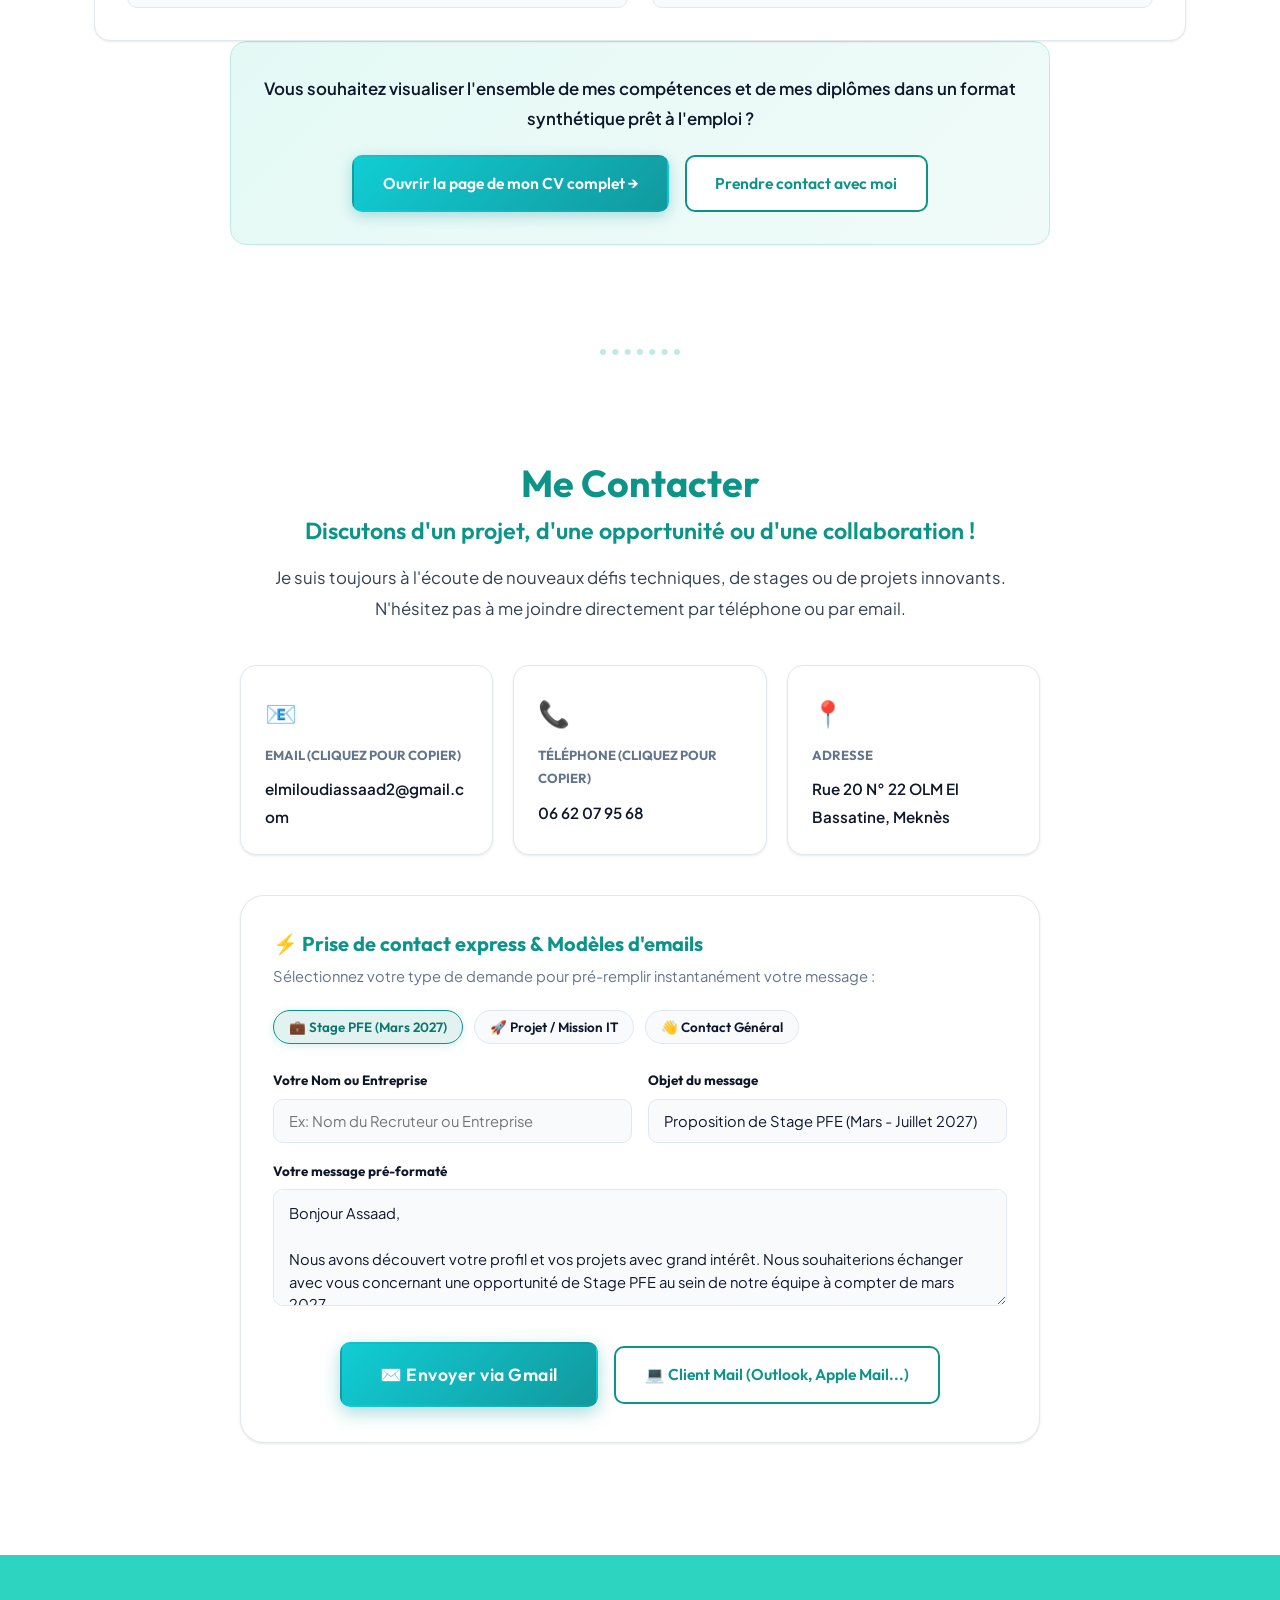
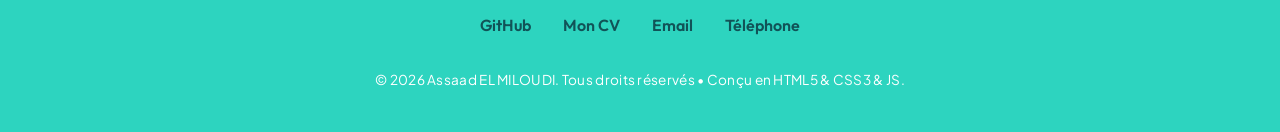
==== commit 99a2d7c8: "feat: add MERN Secure Kanban and MindFlow Mobile projects, update filters and README" ====
--- a/index.html
+++ b/index.html
@@ -77,7 +77,7 @@
             <span class="stat-label">SUPMTI Meknès</span>
           </div>
           <div class="hero-stat-pill">
-            <span class="stat-number counter-number" data-target="4">4</span>
+            <span class="stat-number counter-number" data-target="6">6</span>
             <span class="stat-label">Projets Réalisés</span>
           </div>
           <div class="hero-stat-pill">
@@ -368,8 +368,9 @@
 
         <!-- Filtres interactifs des Projets -->
         <div class="project-filters" role="tablist" aria-label="Filtrer les projets">
-          <button class="filter-btn active" data-filter="all">Tous (4)</button>
-          <button class="filter-btn" data-filter="web">Web &amp; Full-Stack (2)</button>
+          <button class="filter-btn active" data-filter="all">Tous (6)</button>
+          <button class="filter-btn" data-filter="web">Web &amp; Full-Stack (3)</button>
+          <button class="filter-btn" data-filter="mobile">Mobile (1)</button>
           <button class="filter-btn" data-filter="ai">IA &amp; Prompt Engineering (1)</button>
           <button class="filter-btn" data-filter="data">Data Science &amp; Scraping (1)</button>
         </div>
@@ -436,7 +437,70 @@
             </div>
           </article>
 
-          <!-- Projet 3 : Job Scrapper - Extraction d'offres -->
+          <!-- Projet 3 : MERN Secure Kanban -->
+          <article class="project-card" data-category="web">
+            <div class="project-header-banner banner-kanban">
+              <div class="project-banner-icon">📋</div>
+              <span class="project-banner-badge">TypeScript &bull; MERN Stack &bull; Sécurité</span>
+            </div>
+            <div class="project-info">
+              <div class="project-meta-badges">
+                <span class="project-badge-pill">🛡️ Architecture MERN &amp; Sécurité</span>
+                <span class="project-badge-pill status-open">🟢 Code Public</span>
+              </div>
+              <h3 class="project-title">MERN Secure Kanban</h3>
+              <p class="project-desc">
+                Application de gestion de flux de travail agile (Kanban) hautement sécurisée. Conçue sur la stack MERN avec TypeScript, elle intègre une gestion d'états réactive, une interface de glisser-déposer (Drag &amp; Drop), une authentification robuste (JWT) et la persistance complète des données.
+              </p>
+              <div class="project-tags">
+                <span class="project-tag">TypeScript</span>
+                <span class="project-tag">React</span>
+                <span class="project-tag">Node.js</span>
+                <span class="project-tag">Express</span>
+                <span class="project-tag">MongoDB</span>
+                <span class="project-tag">Sécurité JWT</span>
+              </div>
+              <div class="project-links">
+                <a href="https://github.com/Assaadbenz/mern-secure-kanban" class="btn btn-github" target="_blank"
+                  rel="noopener noreferrer">
+                  Consulter sur GitHub &rarr;
+                </a>
+              </div>
+            </div>
+          </article>
+
+          <!-- Projet 4 : MindFlow - Mobile Task Manager -->
+          <article class="project-card" data-category="mobile">
+            <div class="project-header-banner banner-mindflow">
+              <div class="project-banner-icon">⚡</div>
+              <span class="project-banner-badge">TypeScript &bull; Mobile &bull; Productivité</span>
+            </div>
+            <div class="project-info">
+              <div class="project-meta-badges">
+                <span class="project-badge-pill">📱 Application Mobile (TypeScript)</span>
+                <span class="project-badge-pill status-open">🟢 Code Public</span>
+              </div>
+              <h3 class="project-title">MindFlow - Mobile Task Manager</h3>
+              <p class="project-desc">
+                Application mobile intuitive et performante pour la planification et l'organisation quotidienne des tâches. Développée en TypeScript, elle propose une ergonomie soignée, une priorisation dynamique et un suivi en temps réel de la productivité personnelle.
+              </p>
+              <div class="project-tags">
+                <span class="project-tag">TypeScript</span>
+                <span class="project-tag">Application Mobile</span>
+                <span class="project-tag">UI/UX</span>
+                <span class="project-tag">Gestion de Tâches</span>
+                <span class="project-tag">Productivité</span>
+              </div>
+              <div class="project-links">
+                <a href="https://github.com/Assaadbenz/MindFlow" class="btn btn-github" target="_blank"
+                  rel="noopener noreferrer">
+                  Consulter sur GitHub &rarr;
+                </a>
+              </div>
+            </div>
+          </article>
+
+          <!-- Projet 5 : Job Scrapper - Extraction d'offres -->
           <article class="project-card" data-category="data">
             <div class="project-header-banner banner-scrapper">
               <div class="project-banner-icon">🔍</div>
@@ -467,7 +531,7 @@
             </div>
           </article>
 
-          <!-- Projet 4 : Fleet Tracker - Suivi de flotte -->
+          <!-- Projet 6 : Fleet Tracker - Suivi de flotte -->
           <article class="project-card" data-category="web">
             <div class="project-header-banner banner-fleet">
               <div class="project-banner-icon">🚛</div>
--- a/style.css
+++ b/style.css
@@ -1220,6 +1220,14 @@
   background: linear-gradient(135deg, #d946ef 0%, #8b5cf6 50%, #6366f1 100%);
 }
 
+.banner-kanban {
+  background: linear-gradient(135deg, #0284c7 0%, #0f766e 50%, #0f172a 100%);
+}
+
+.banner-mindflow {
+  background: linear-gradient(135deg, #059669 0%, #10b981 50%, #064e3b 100%);
+}
+
 .project-banner-icon {
   font-size: 2.5rem;
   margin-bottom: 0.4rem;
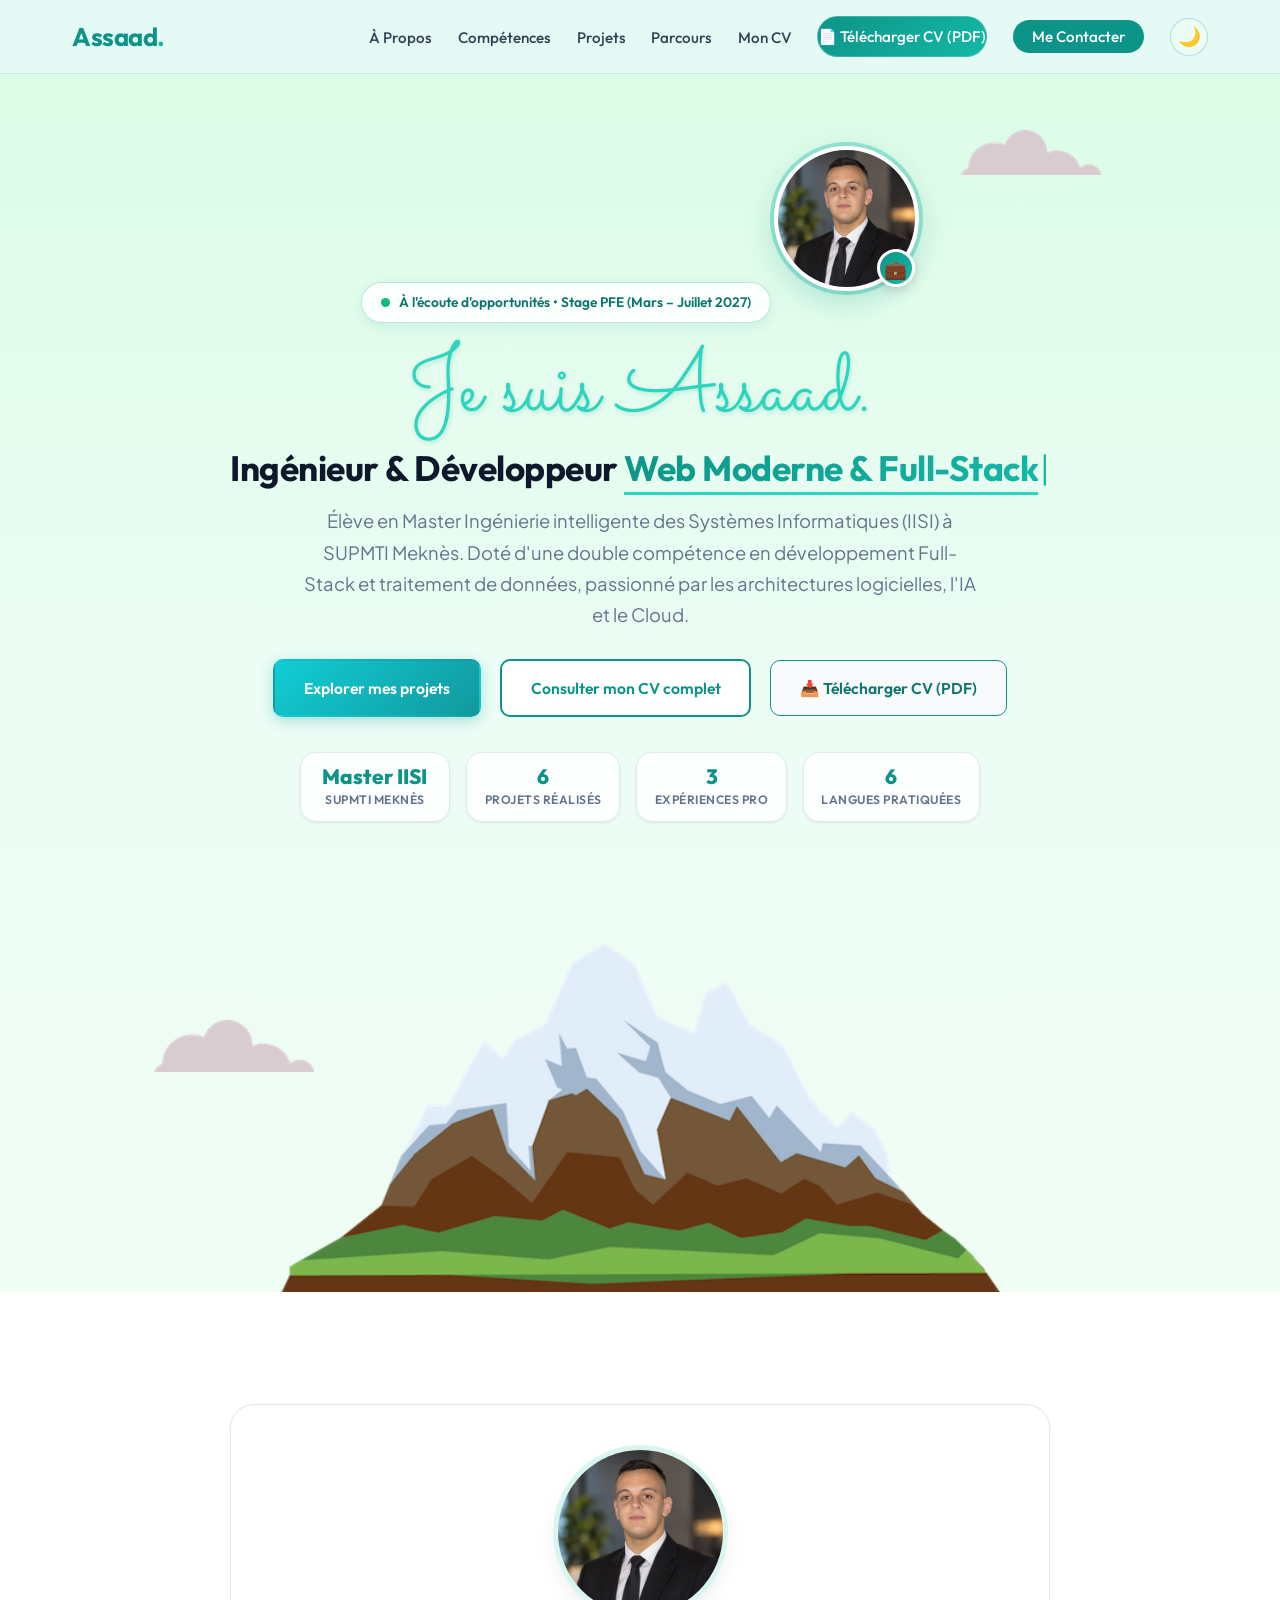
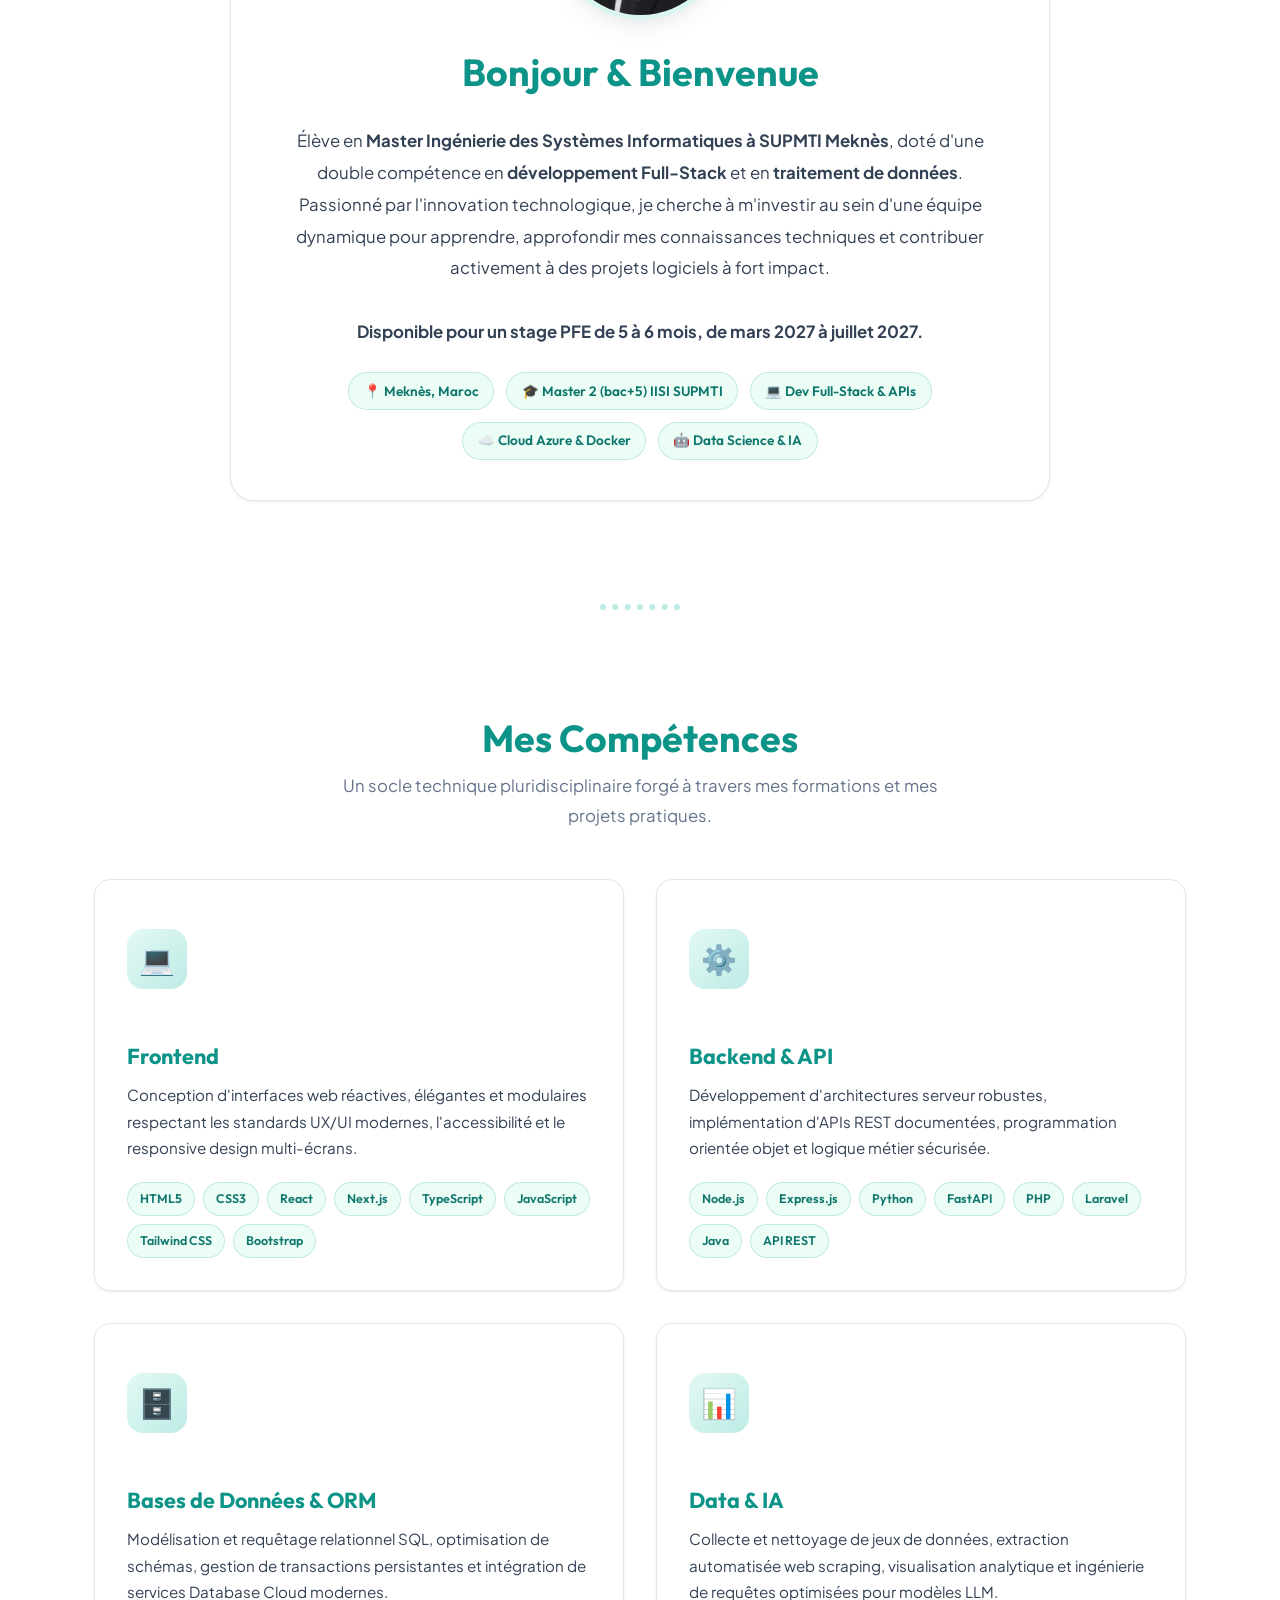
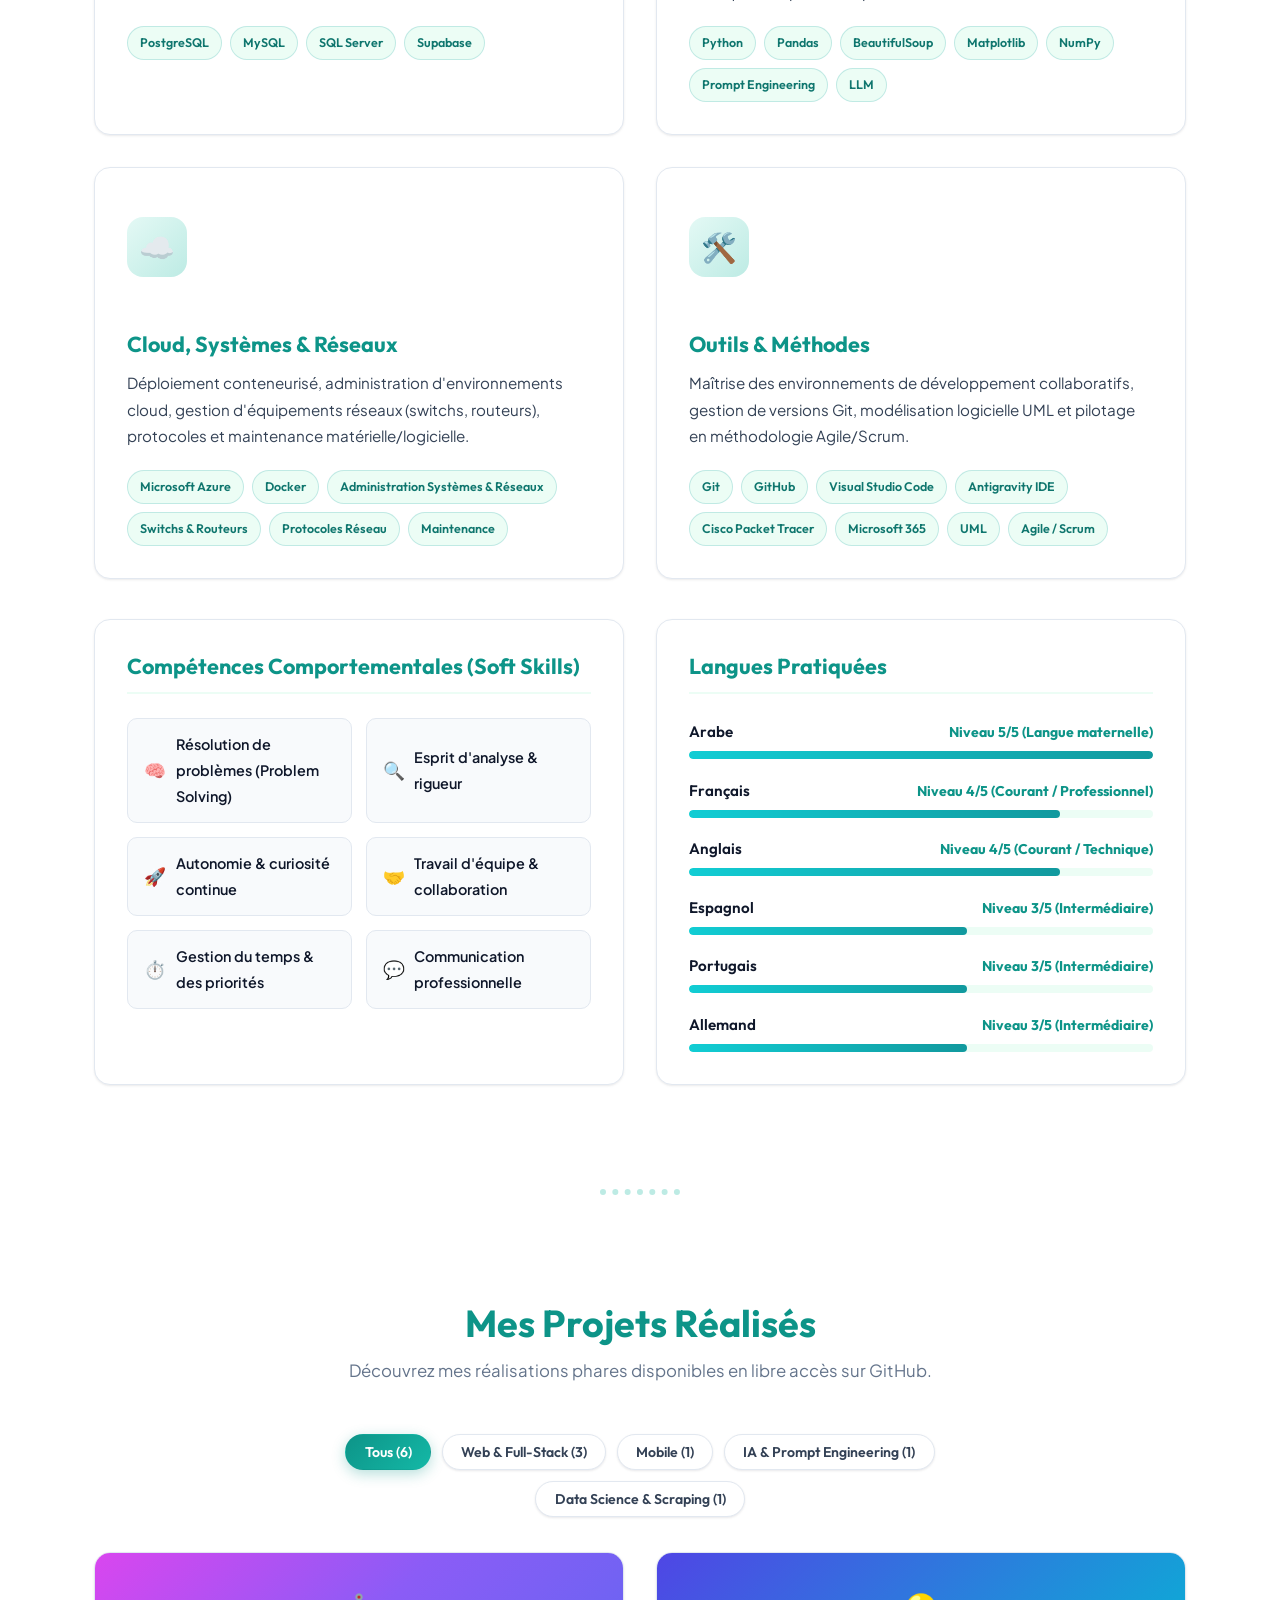
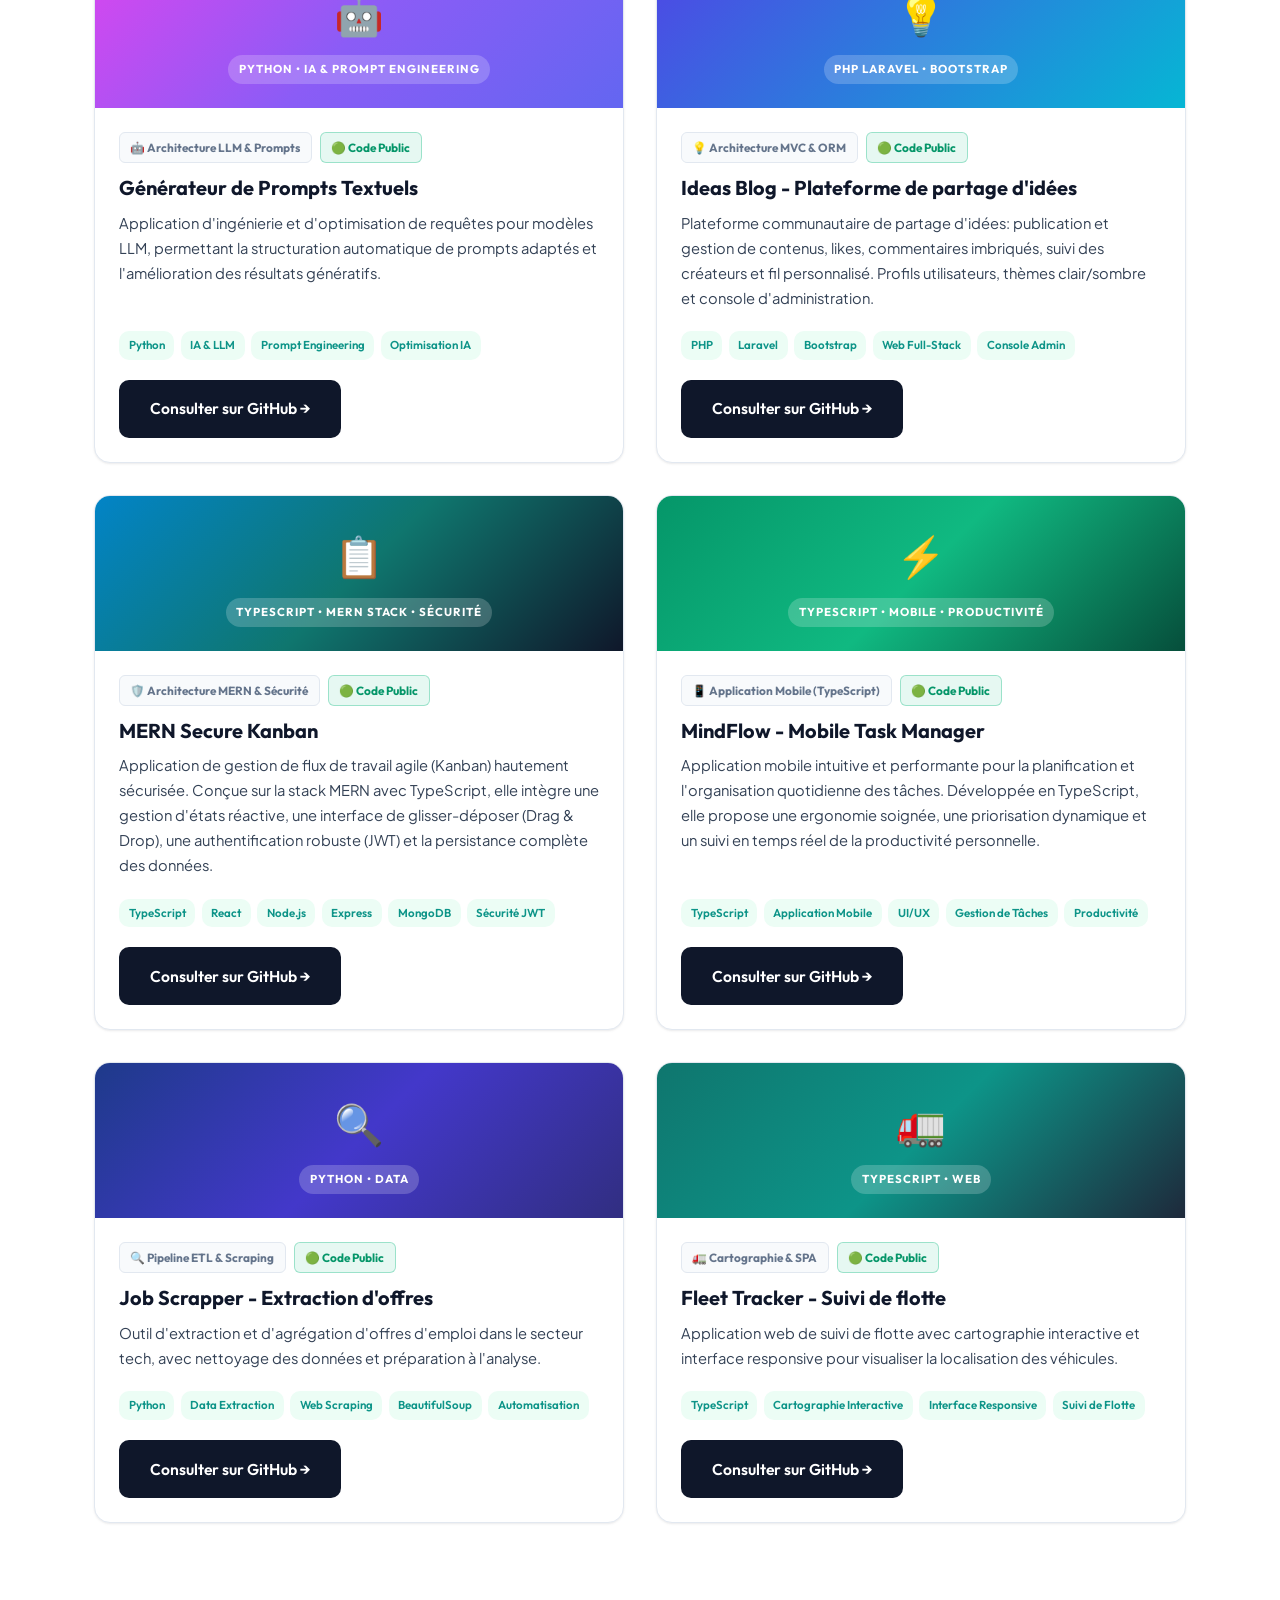
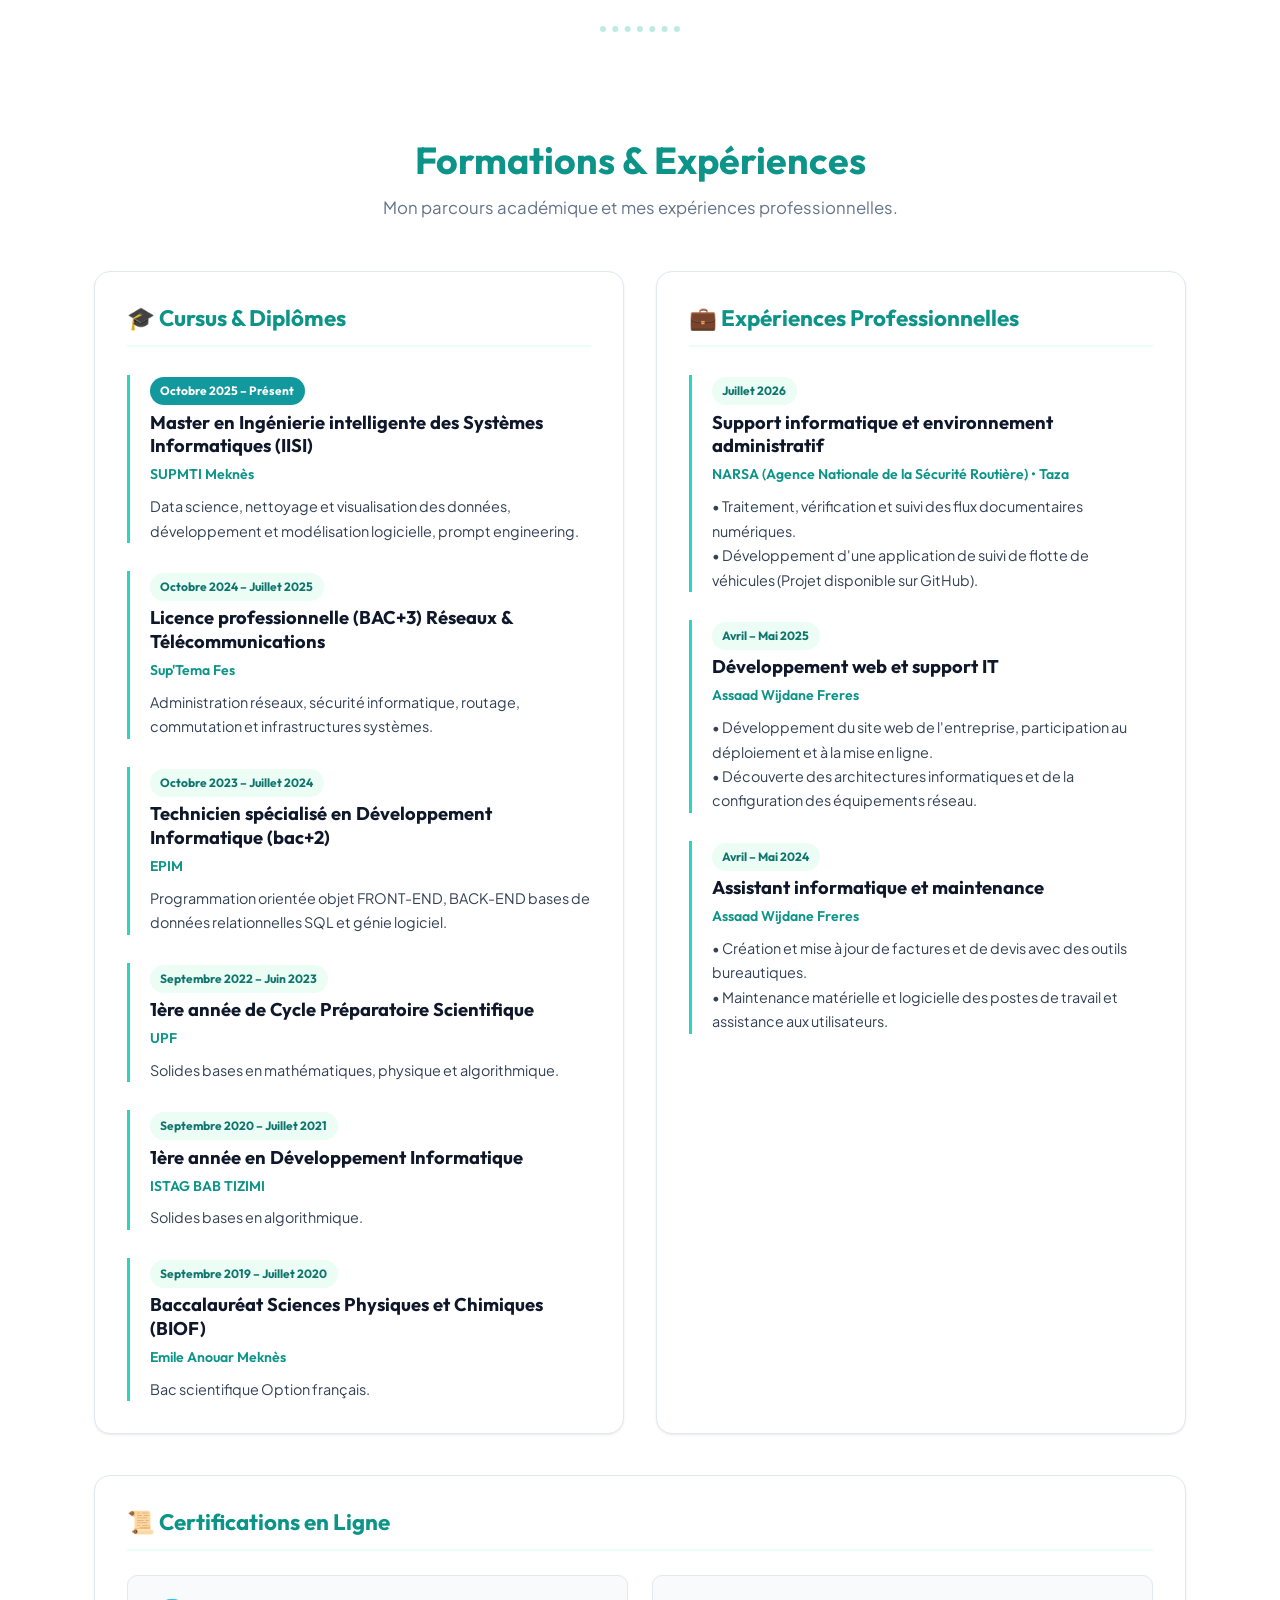
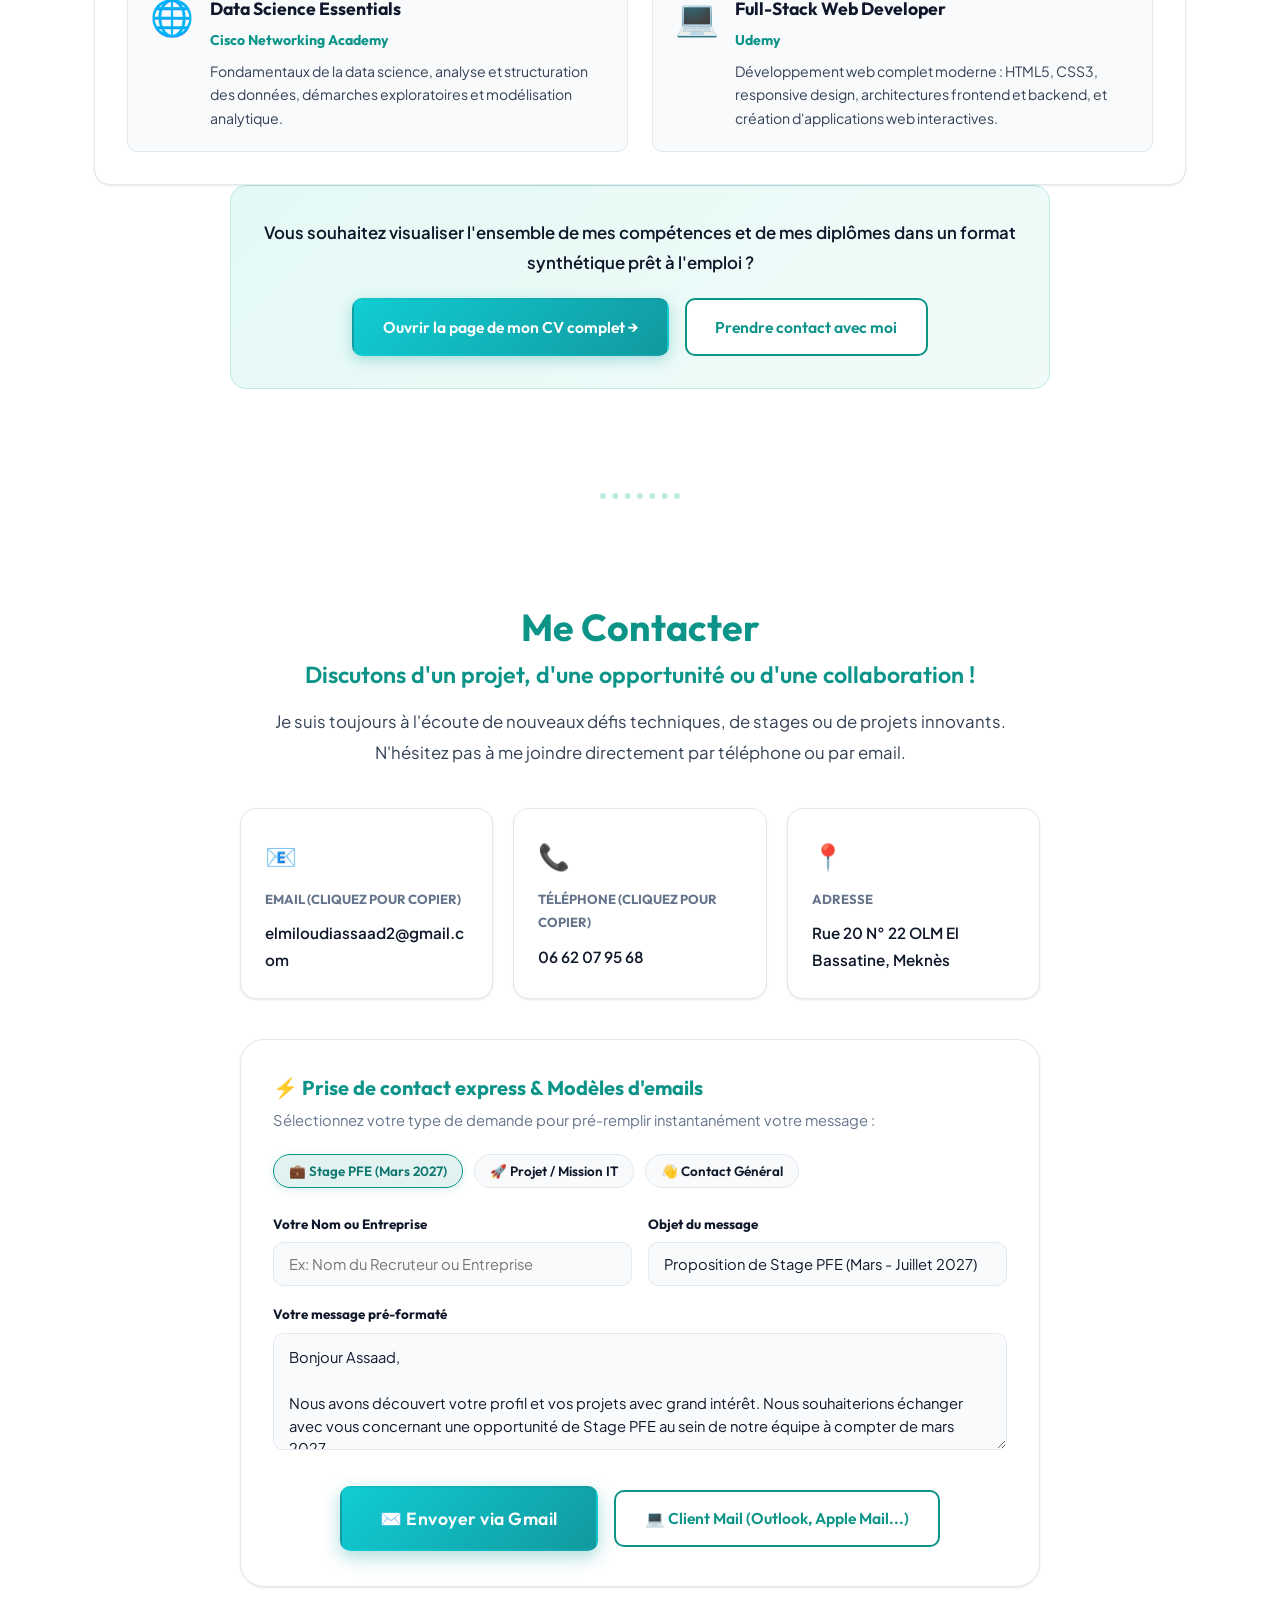
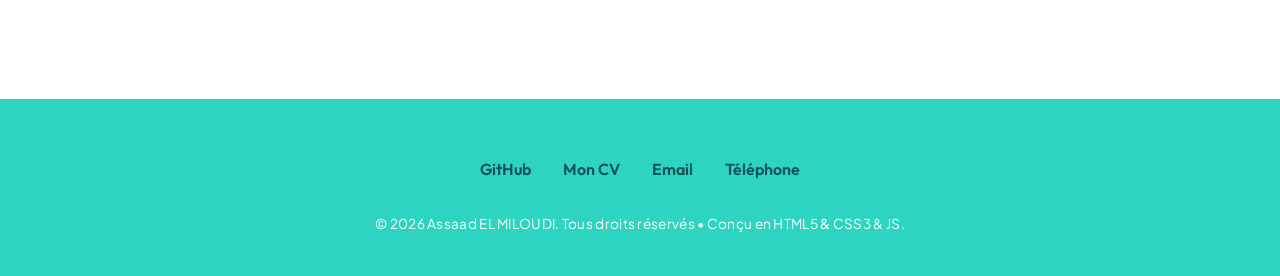
==== commit 370f0b1e: "feat: add new professional suit portrait to main hero dashboard and about section" ====
--- a/index.html
+++ b/index.html
@@ -58,6 +58,13 @@
           <span class="status-pulse-dot"></span>
           <span>À l'écoute d'opportunités &bull; Stage PFE (Mars &ndash; Juillet 2027)</span>
         </div>
+
+        <!-- Portrait Officiel dans le Dashboard Hero -->
+        <div class="hero-avatar-wrapper">
+          <img class="hero-avatar-img" src="images/profile.jpg" alt="Photo professionnelle d'Assaad EL MILOUDI">
+          <div class="hero-avatar-badge" title="Disponible pour Stage PFE">💼</div>
+        </div>
+
         <h1 class="hero-title">Je suis Assaad.</h1>
         <h2 class="hero-subtitle">Ingénieur &amp; Développeur <span id="typewriter" class="pro">Full-Stack</span><span
             class="cursor">|</span></h2>
--- a/style.css
+++ b/style.css
@@ -554,6 +554,58 @@
   }
 }
 
+/* Portrait Hero sur le Dashboard Principal */
+.hero-avatar-wrapper {
+  position: relative;
+  display: inline-block;
+  margin: 0.5rem auto 1rem;
+  z-index: 3;
+}
+
+.hero-avatar-img {
+  width: 145px;
+  height: 145px;
+  border-radius: 50%;
+  object-fit: cover;
+  object-position: center 15%;
+  border: 4px solid var(--color-white);
+  box-shadow: 0 10px 30px rgba(13, 148, 136, 0.25), 0 0 0 4px rgba(20, 184, 166, 0.35);
+  display: block;
+  transition: transform var(--transition-normal), box-shadow var(--transition-normal);
+  background-color: var(--color-white);
+}
+
+.hero-avatar-wrapper:hover .hero-avatar-img {
+  transform: scale(1.05) translateY(-3px);
+  box-shadow: 0 16px 40px rgba(13, 148, 136, 0.35), 0 0 0 6px rgba(45, 212, 191, 0.55);
+}
+
+.hero-avatar-badge {
+  position: absolute;
+  bottom: 4px;
+  right: 4px;
+  width: 38px;
+  height: 38px;
+  background: linear-gradient(135deg, #0d9488 0%, #14b8a6 100%);
+  border: 3px solid var(--color-white);
+  border-radius: 50%;
+  display: flex;
+  align-items: center;
+  justify-content: center;
+  font-size: 1.15rem;
+  box-shadow: 0 4px 12px rgba(0, 0, 0, 0.15);
+  animation: pulseDot 2.5s infinite;
+}
+
+[data-theme="dark"] .hero-avatar-img {
+  border-color: #0f172a;
+  box-shadow: 0 10px 30px rgba(0, 0, 0, 0.6), 0 0 0 4px rgba(45, 212, 191, 0.4);
+}
+
+[data-theme="dark"] .hero-avatar-badge {
+  border-color: #0f172a;
+}
+
 .hero-title {
   color: var(--color-primary-light);
   font-family: var(--font-script);
@@ -884,6 +936,7 @@
   height: 175px;
   border-radius: var(--radius-full);
   object-fit: cover;
+  object-position: center 15%;
   margin: 0 auto 1.75rem;
   border: 5px solid #d8f5ef;
   box-shadow: var(--shadow-md);
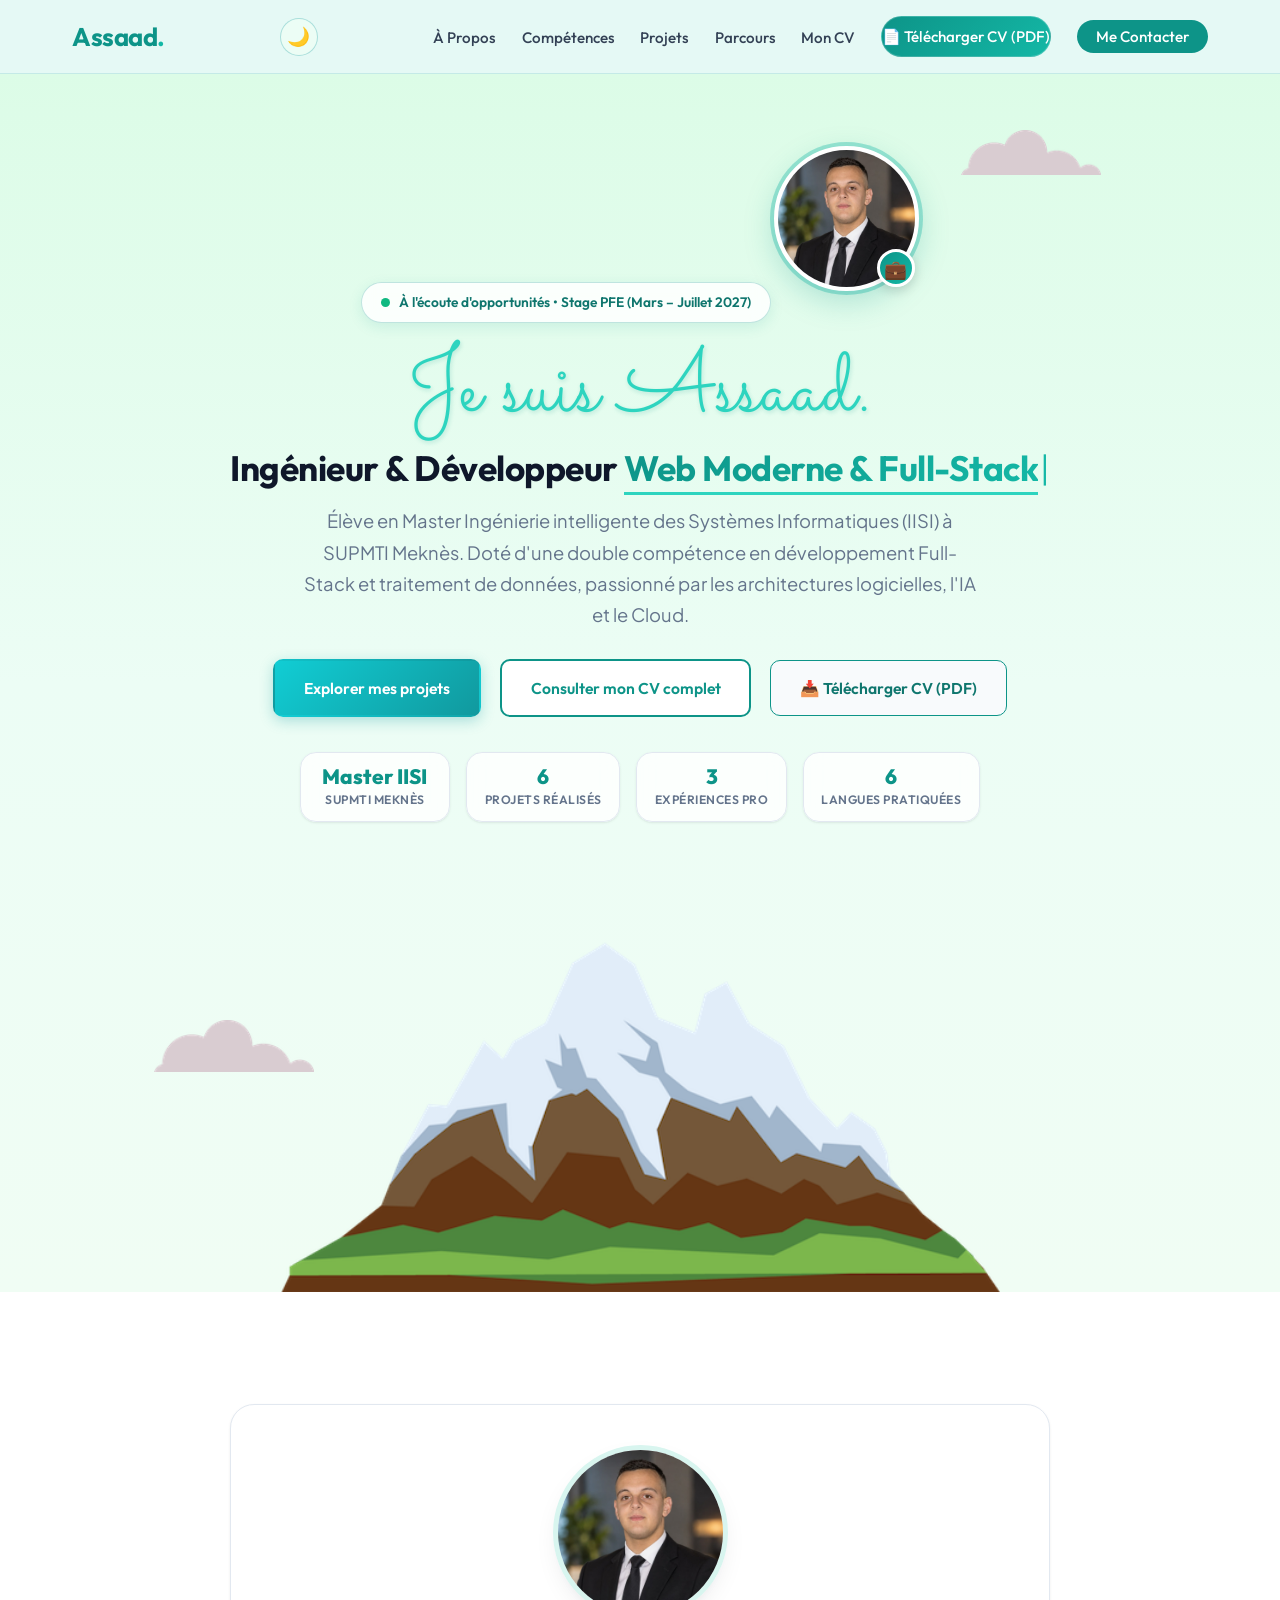
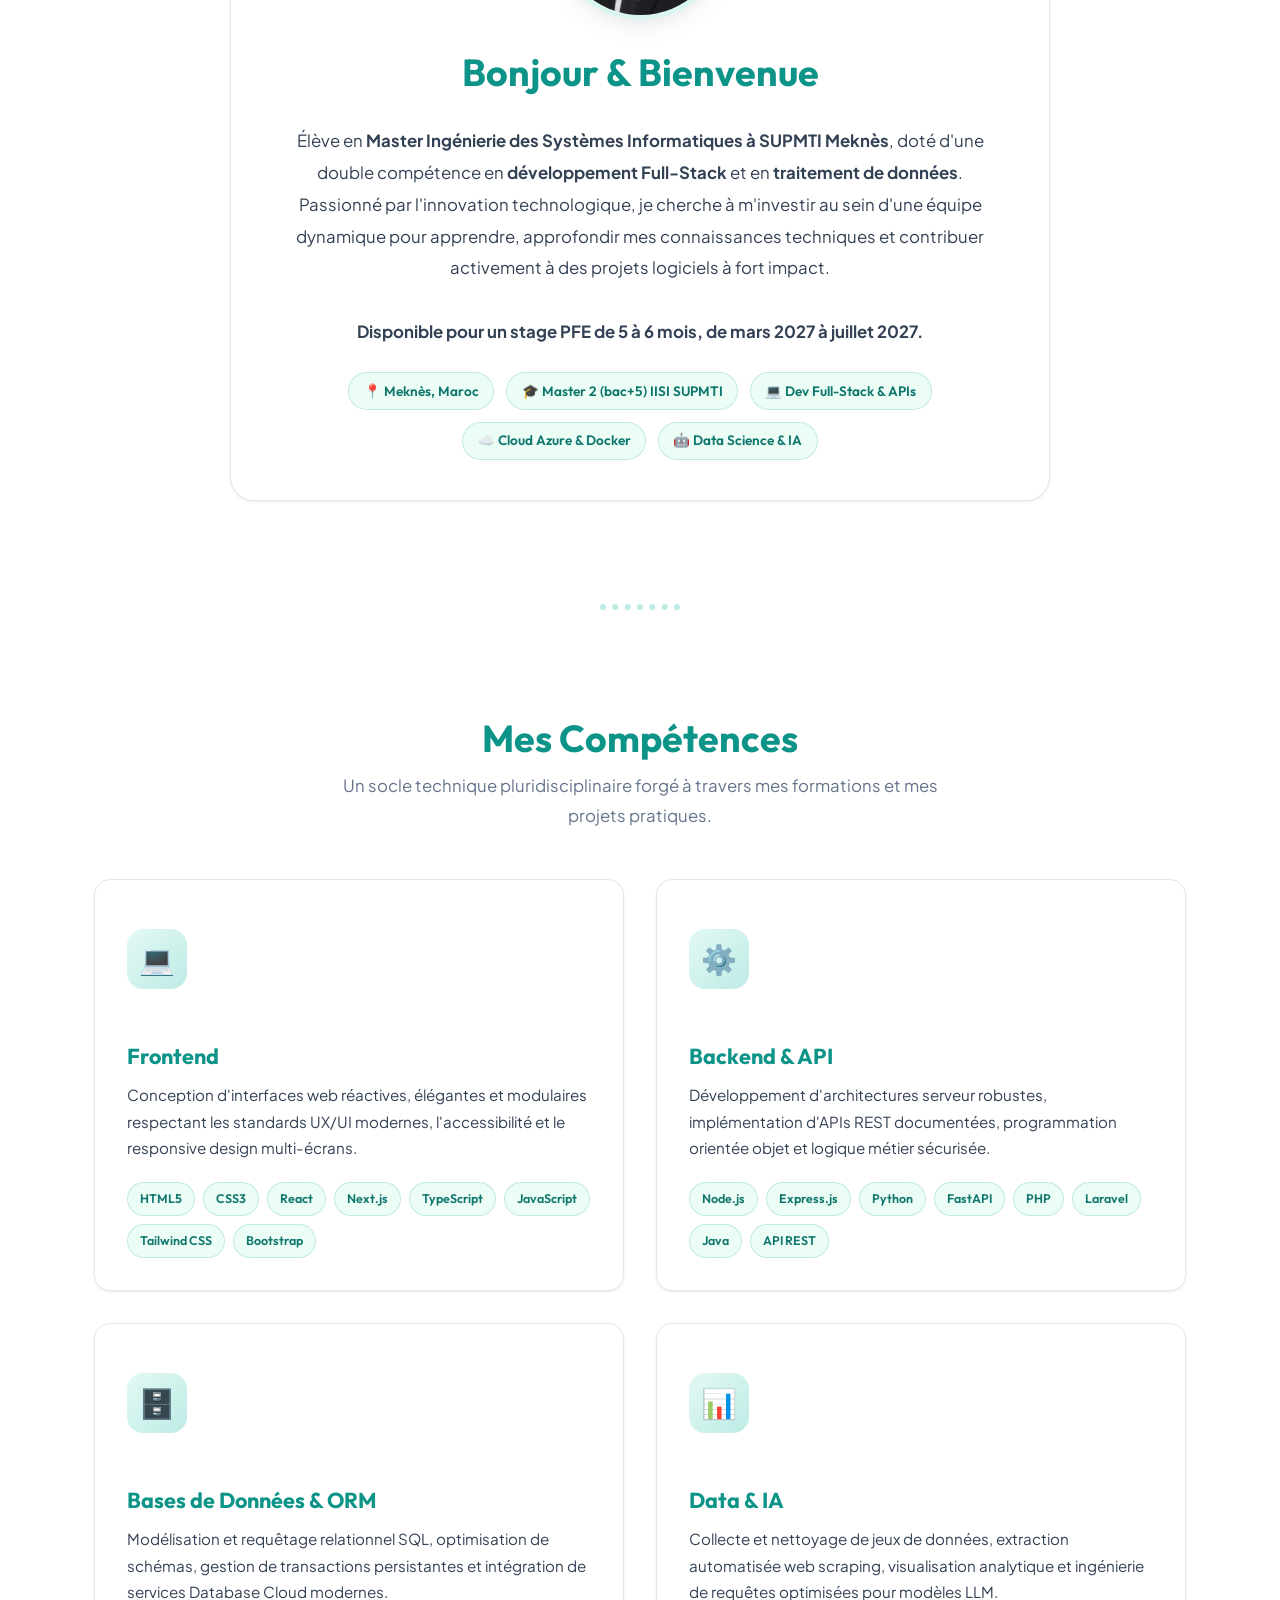
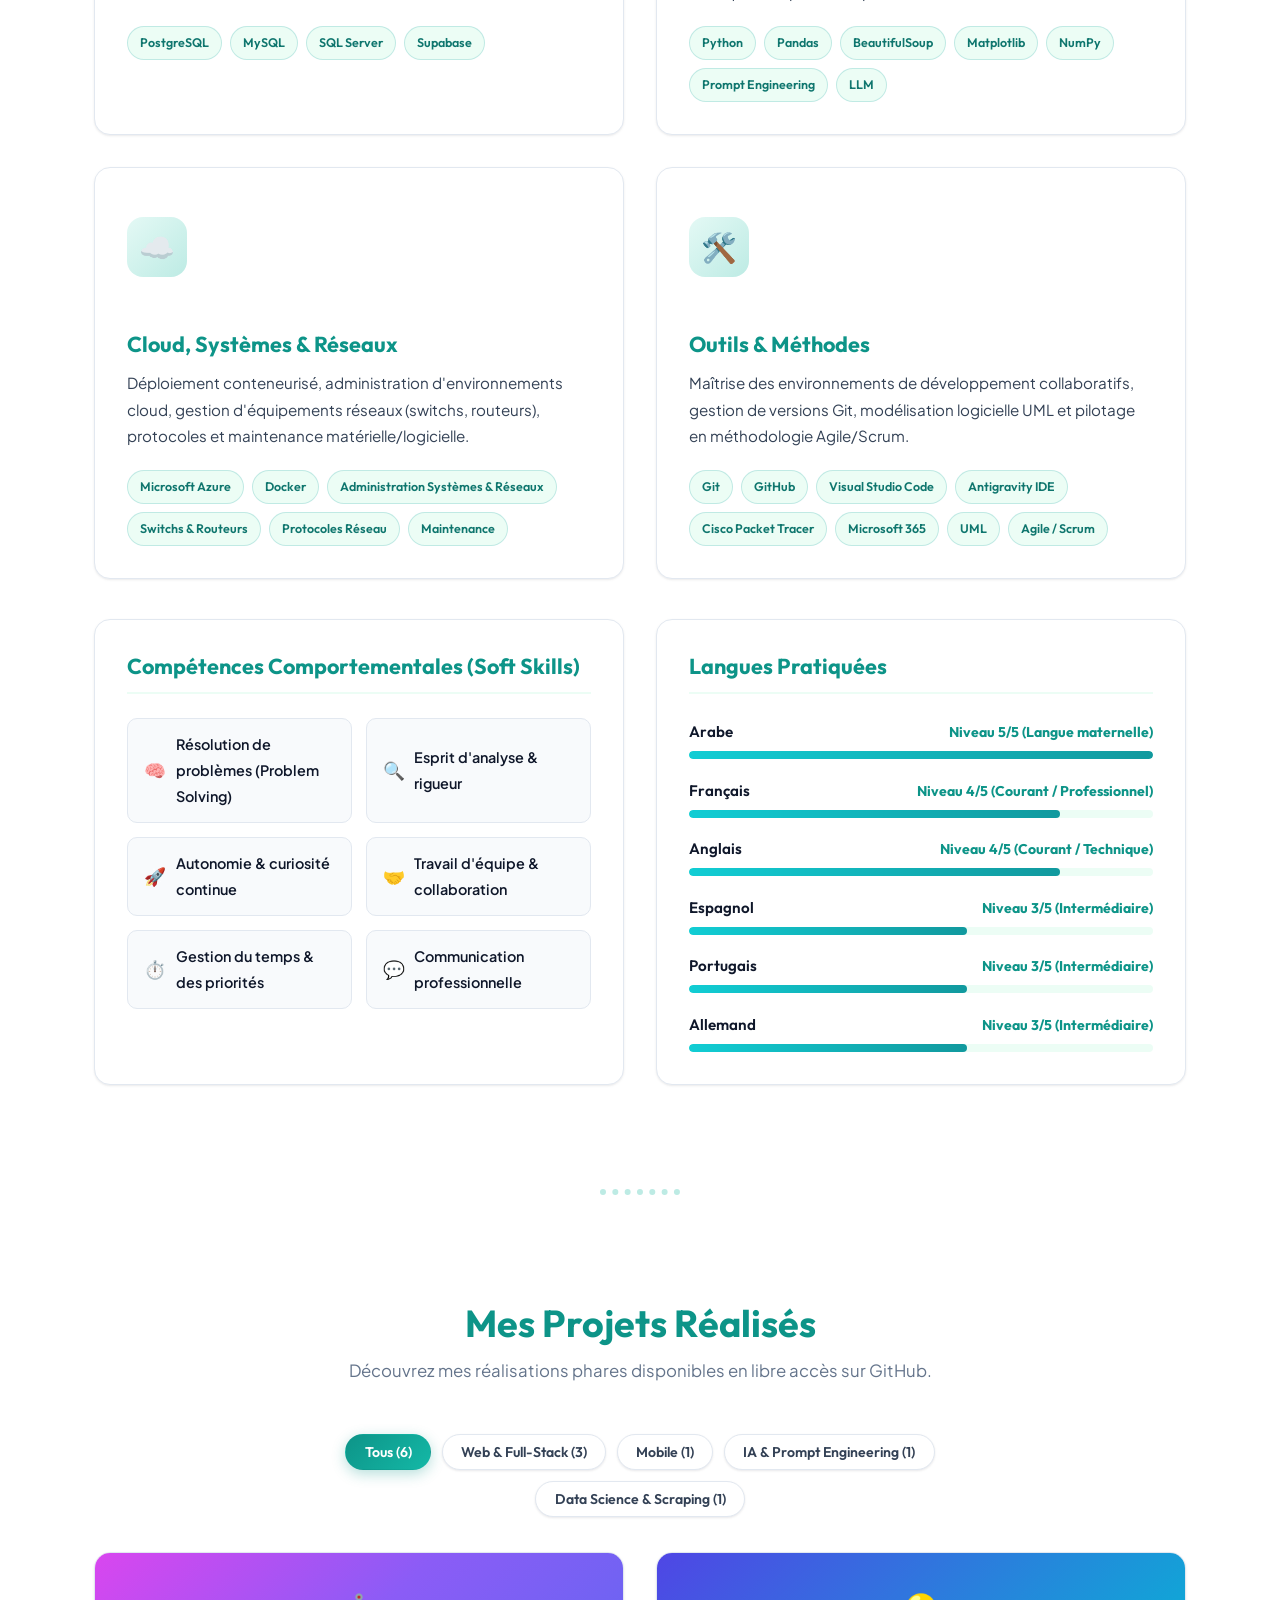
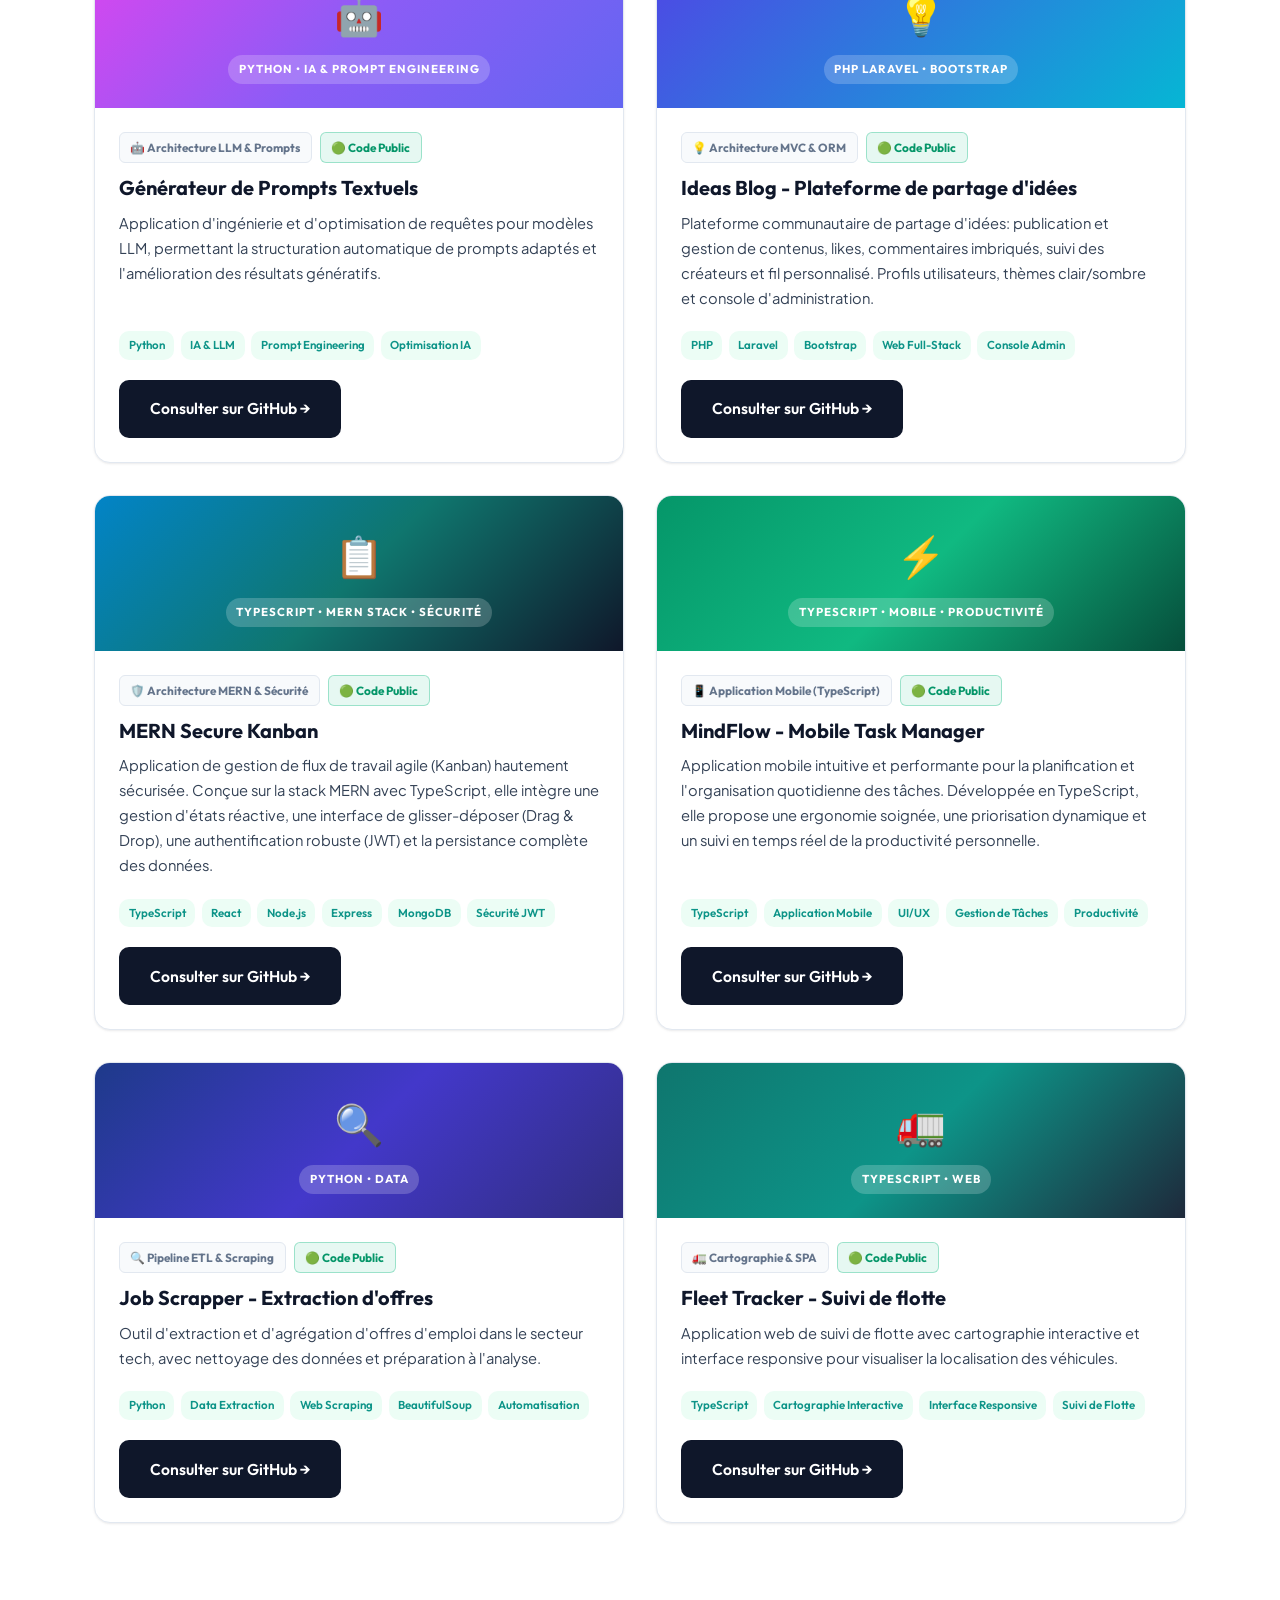
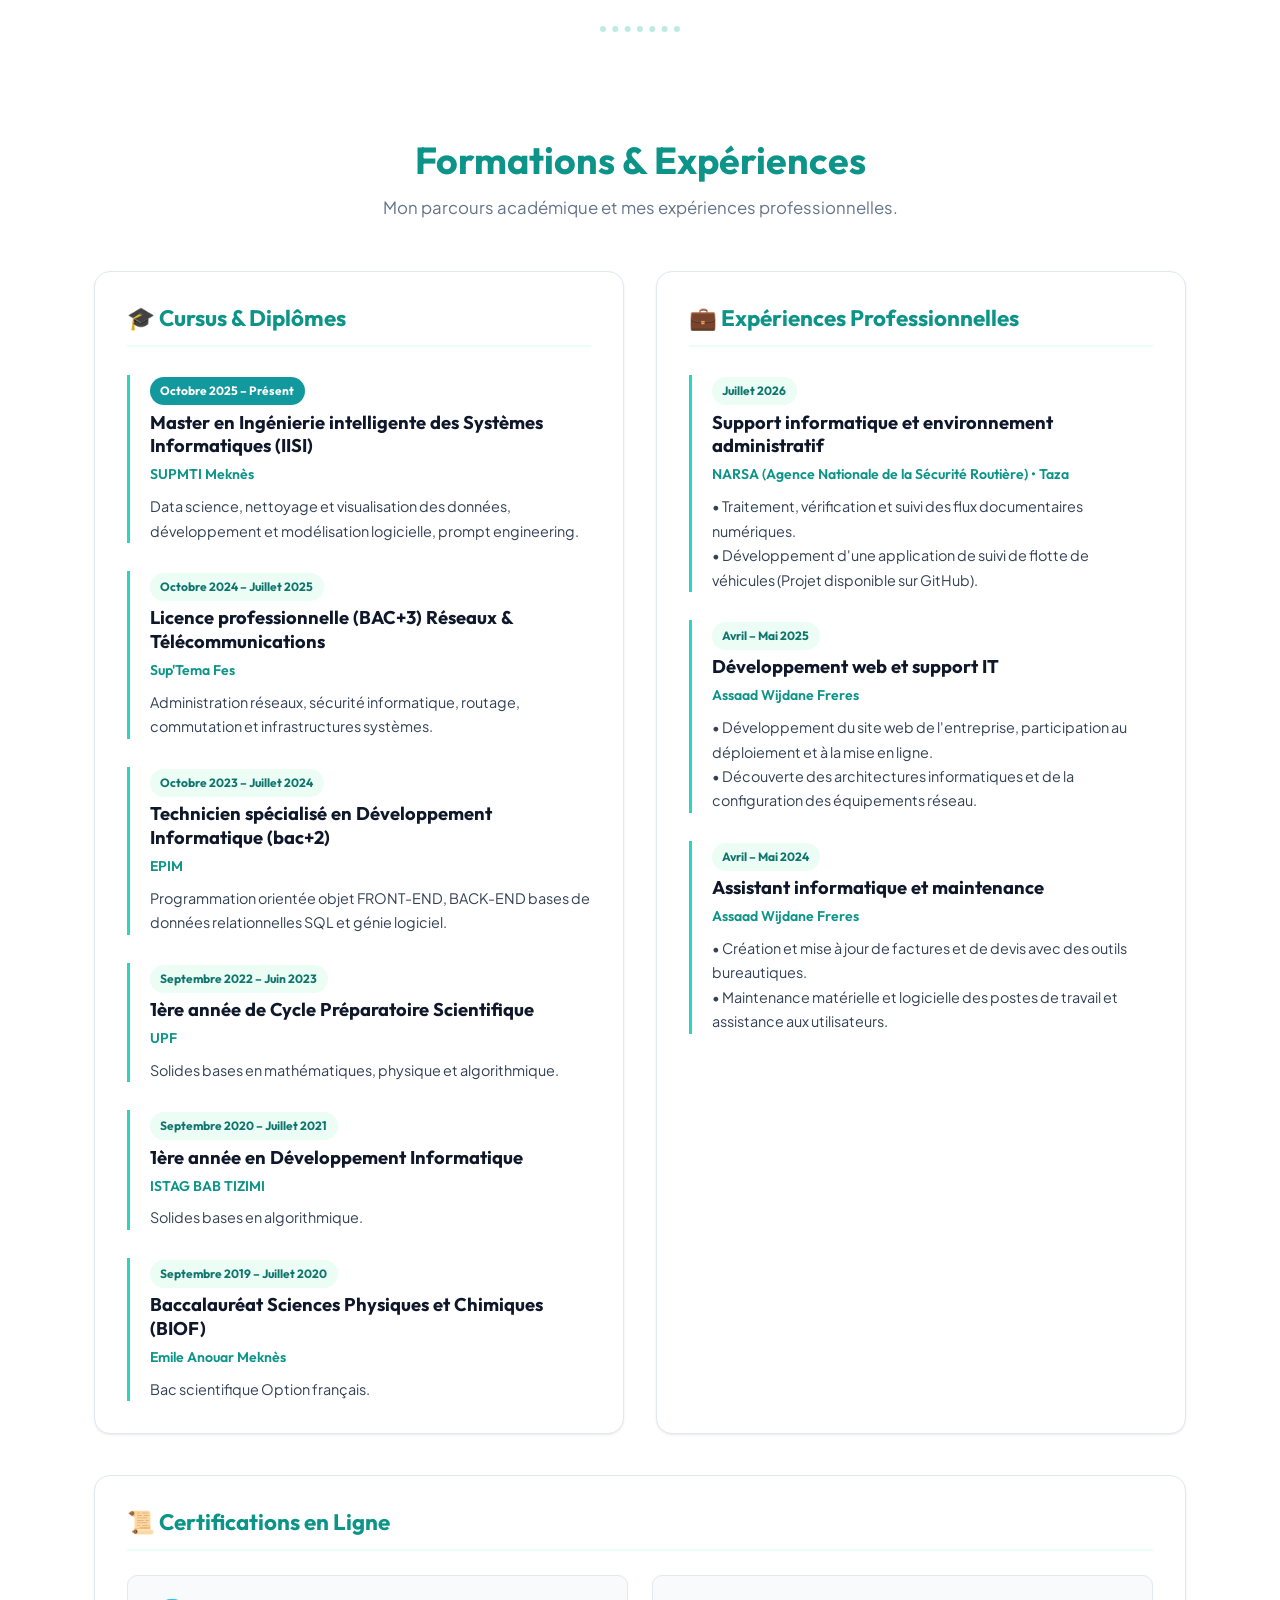
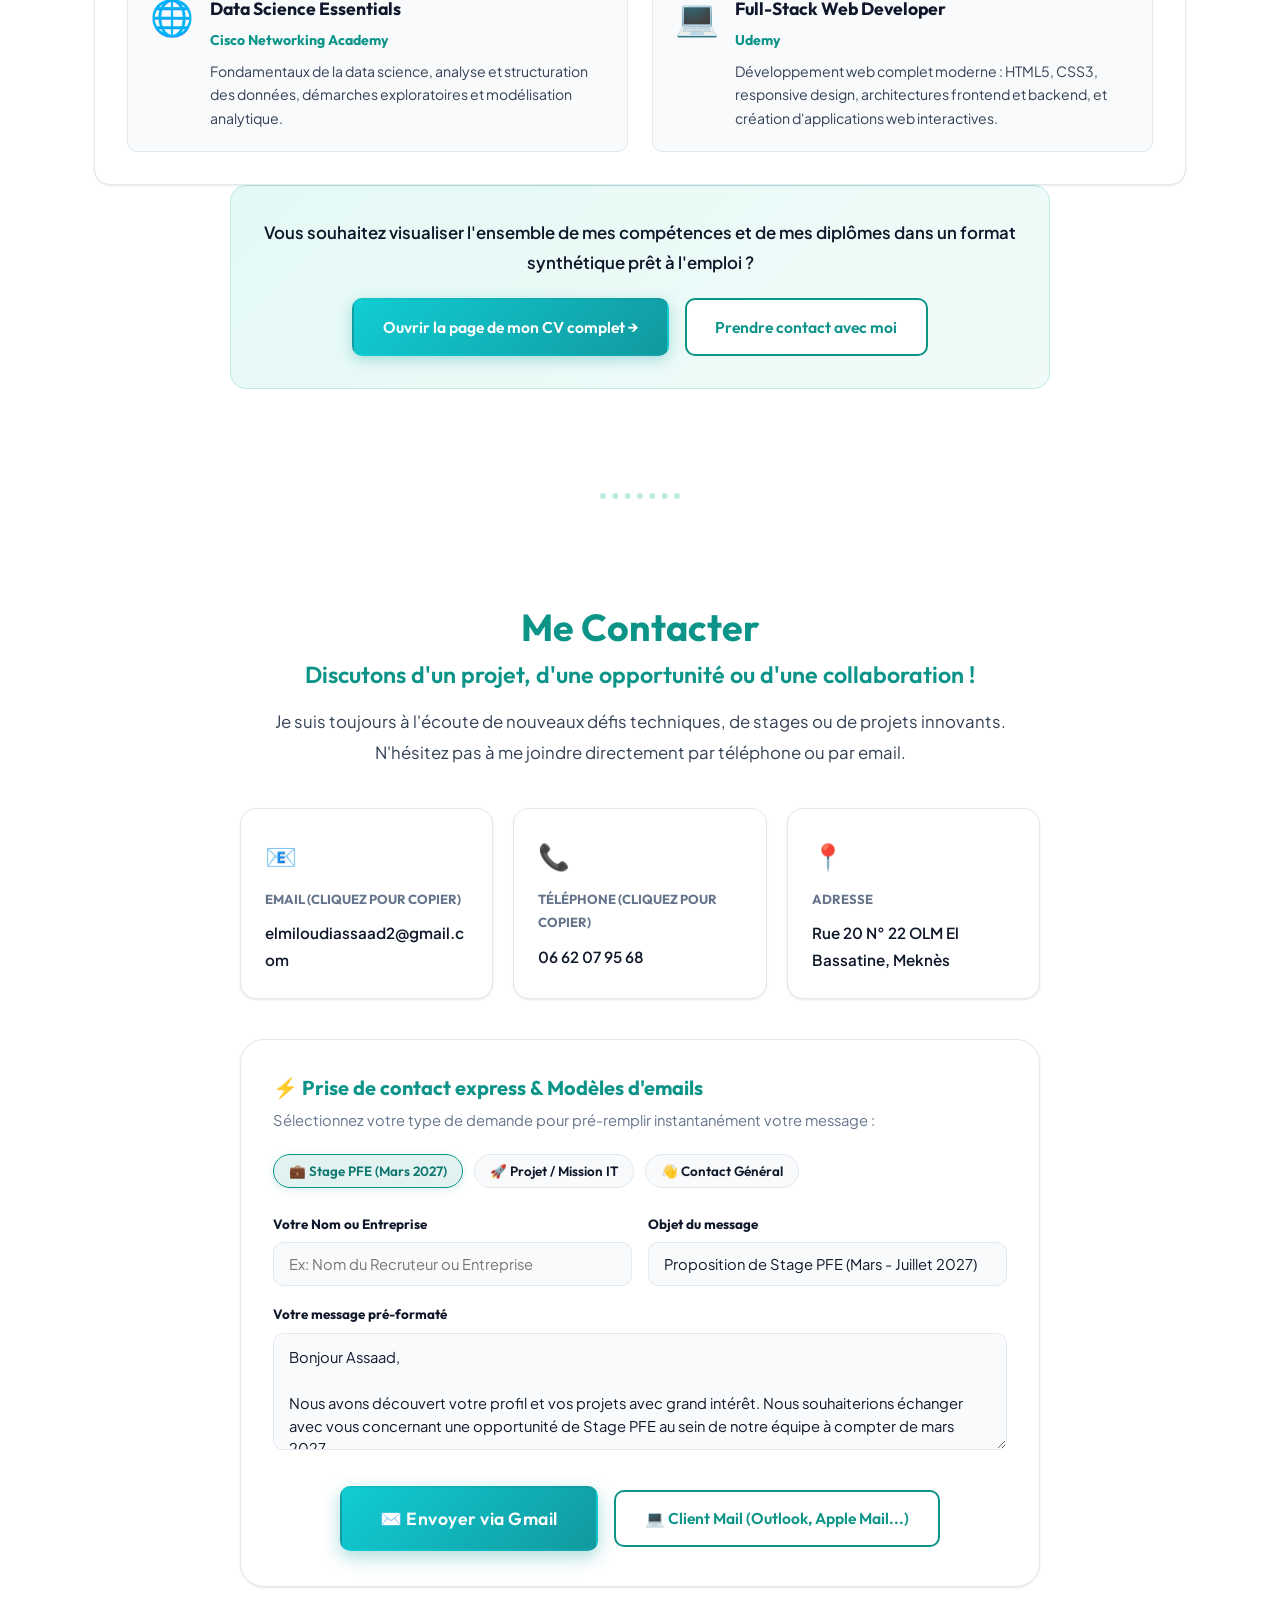
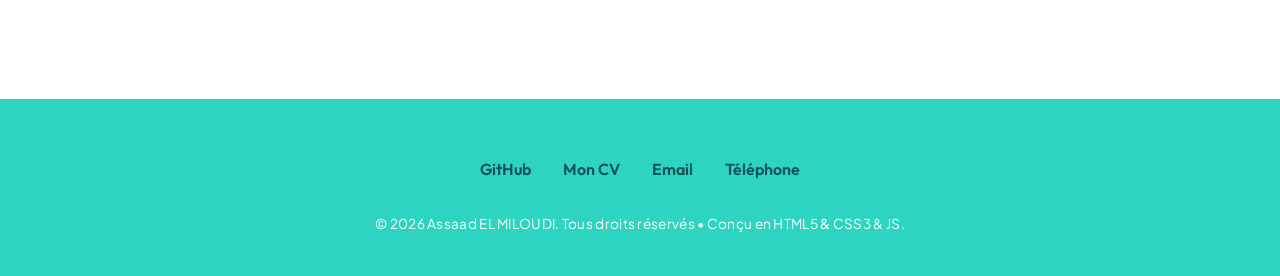
==== commit 8b39f88d: "feat: complete mobile responsiveness overhaul with animated hamburger drawer and responsive layout" ====
--- a/index.html
+++ b/index.html
@@ -35,7 +35,16 @@
   <header class="header">
     <nav class="navbar" aria-label="Navigation principale">
       <a href="#hero" class="nav-brand">Assaad<span class="dot">.</span></a>
-      <ul class="nav-links">
+      <div class="nav-mobile-controls">
+        <button id="theme-toggle" class="theme-toggle-btn" title="Basculer Mode Sombre / Clair"
+          aria-label="Basculer Mode Sombre / Clair">🌙</button>
+        <button id="mobile-menu-btn" class="mobile-menu-btn" aria-label="Ouvrir le menu de navigation" aria-expanded="false">
+          <span class="hamburger-bar"></span>
+          <span class="hamburger-bar"></span>
+          <span class="hamburger-bar"></span>
+        </button>
+      </div>
+      <ul class="nav-links" id="nav-links">
         <li><a href="#a-propos">À Propos</a></li>
         <li><a href="#competences">Compétences</a></li>
         <li><a href="#projets">Projets</a></li>
@@ -43,8 +52,6 @@
         <li><a href="cv.html">Mon CV</a></li>
         <li><a href="cv.html?print=true" class="nav-cv-btn" title="Télécharger ou imprimer mon CV au format PDF">📄 Télécharger CV (PDF)</a></li>
         <li><a href="#contact" class="nav-cta">Me Contacter</a></li>
-        <li><button id="theme-toggle" class="theme-toggle-btn" title="Basculer Mode Sombre / Clair"
-            aria-label="Basculer Mode Sombre / Clair">🌙</button></li>
       </ul>
     </nav>
   </header>
--- a/style.css
+++ b/style.css
@@ -230,6 +230,8 @@
 html {
   scroll-behavior: smooth;
   font-size: 16px;
+  overflow-x: hidden;
+  width: 100%;
 }
 
 body {
@@ -237,6 +239,8 @@
   background-color: #ffffff;
   font-family: var(--font-body);
   line-height: 1.8;
+  overflow-x: hidden;
+  width: 100%;
   -webkit-font-smoothing: antialiased;
   -moz-osx-font-smoothing: grayscale;
   transition: background-color var(--transition-normal), color var(--transition-normal);
@@ -377,6 +381,48 @@
 
 .theme-toggle-btn:hover {
   transform: scale(1.1) rotate(15deg);
+}
+
+/* Contrôles Navigation & Hamburger Mobile */
+.nav-mobile-controls {
+  display: flex;
+  align-items: center;
+  gap: 0.65rem;
+}
+
+.mobile-menu-btn {
+  display: none;
+  background: var(--color-hero-bg);
+  border: 1px solid rgba(17, 153, 158, 0.3);
+  cursor: pointer;
+  padding: 0.5rem;
+  flex-direction: column;
+  justify-content: space-between;
+  width: 38px;
+  height: 38px;
+  border-radius: var(--radius-xs);
+  transition: all var(--transition-fast);
+}
+
+.hamburger-bar {
+  width: 100%;
+  height: 2.2px;
+  background-color: var(--color-text-heading);
+  border-radius: 2px;
+  transition: all 0.3s cubic-bezier(0.16, 1, 0.3, 1);
+}
+
+.mobile-menu-btn.active .hamburger-bar:nth-child(1) {
+  transform: translateY(7px) rotate(45deg);
+}
+
+.mobile-menu-btn.active .hamburger-bar:nth-child(2) {
+  opacity: 0;
+  transform: scaleX(0);
+}
+
+.mobile-menu-btn.active .hamburger-bar:nth-child(3) {
+  transform: translateY(-7px) rotate(-45deg);
 }
 
 .header-scrolled {
@@ -2117,64 +2163,324 @@
 }
 
 @media (max-width: 768px) {
+  /* Navigation compacte mobile avec tiroir déroulant */
+  .header {
+    position: sticky;
+    top: 0;
+    width: 100%;
+    z-index: 1000;
+  }
+
   .navbar {
+    padding: 0.65rem 1.25rem;
+    position: relative;
+    display: flex;
+    justify-content: space-between;
+    align-items: center;
+  }
+
+  .nav-brand {
+    font-size: 1.45rem;
+  }
+
+  .mobile-menu-btn {
+    display: flex;
+  }
+
+  .nav-links {
+    position: absolute;
+    top: 100%;
+    left: 0;
+    width: 100%;
+    background: rgba(236, 253, 245, 0.98);
+    backdrop-filter: blur(14px);
+    -webkit-backdrop-filter: blur(14px);
+    border-bottom: 1px solid var(--color-border);
+    flex-direction: column;
+    align-items: stretch;
+    text-align: center;
+    gap: 0;
+    padding: 0 1.25rem;
+    max-height: 0;
+    opacity: 0;
+    overflow: hidden;
+    pointer-events: none;
+    box-shadow: 0 16px 30px rgba(0, 0, 0, 0.12);
+    transition: max-height 0.35s cubic-bezier(0.16, 1, 0.3, 1), opacity 0.3s ease, padding 0.35s ease;
+  }
+
+  [data-theme="dark"] .nav-links {
+    background: rgba(9, 14, 23, 0.98);
+    border-bottom-color: #1e293b;
+    box-shadow: 0 16px 30px rgba(0, 0, 0, 0.5);
+  }
+
+  .nav-links.open {
+    max-height: 520px;
+    opacity: 1;
+    pointer-events: auto;
+    padding: 1rem 1.25rem 1.5rem;
+  }
+
+  .nav-links li {
+    width: 100%;
+  }
+
+  .nav-links a {
+    display: block;
+    width: 100%;
+    padding: 0.75rem 0;
+    font-size: 1.05rem;
+    font-weight: 600;
+    border-bottom: 1px solid rgba(0, 0, 0, 0.05);
+  }
+
+  [data-theme="dark"] .nav-links a {
+    border-bottom-color: rgba(255, 255, 255, 0.06);
+  }
+
+  .nav-links a.nav-cta,
+  .nav-links a.nav-cv-btn {
+    margin-top: 0.65rem;
+    padding: 0.75rem 1rem;
+    border-radius: var(--radius-sm);
+    justify-content: center;
+  }
+
+  /* Hero Section */
+  .top-container {
+    padding-top: 2rem;
+  }
+
+  .hero-status-pill {
+    max-width: 95%;
+    font-size: 0.76rem;
+    padding: 0.4rem 0.85rem;
+    margin: 0 auto 0.75rem auto;
+    line-height: 1.35;
+    white-space: normal;
+  }
+
+  .hero-avatar-wrapper {
+    margin: 0.4rem auto 0.75rem;
+  }
+
+  .hero-avatar-img {
+    width: 125px;
+    height: 125px;
+  }
+
+  .hero-avatar-badge {
+    width: 34px;
+    height: 34px;
+    font-size: 1rem;
+  }
+
+  .hero-title {
+    font-size: clamp(2.6rem, 9vw, 3.8rem);
+    line-height: 1.1;
+    margin-bottom: 0.2rem;
+  }
+
+  .hero-subtitle {
+    font-size: clamp(1.2rem, 4.2vw, 1.55rem);
+    margin-bottom: 0.75rem;
+  }
+
+  .hero-tagline {
+    font-size: 0.95rem;
+    line-height: 1.6;
+    padding: 0 0.5rem;
+    margin-bottom: 1.4rem;
+  }
+
+  .hero-actions {
     flex-direction: column;
     gap: 0.75rem;
-    padding: 1rem;
-  }
-  .nav-links {
-    gap: 0.75rem;
-    font-size: 0.88rem;
-    flex-wrap: wrap;
-    justify-content: center;
-  }
-  .hero-title {
-    font-size: 3.8rem;
-  }
-  .hero-subtitle {
-    font-size: 1.45rem;
-  }
-  .hero-tagline {
-    font-size: 1rem;
-  }
-  .hero-actions {
-    flex-direction: column;
-    gap: 0.8rem;
-  }
+    width: 100%;
+    align-items: center;
+    margin-bottom: 1.75rem;
+  }
+
   .hero-actions .btn {
     width: 100%;
-    max-width: 280px;
-  }
+    max-width: 320px;
+    padding: 0.75rem 1.25rem;
+    font-size: 0.95rem;
+    justify-content: center;
+  }
+
+  /* Grille des statistiques Hero en 2x2 propre */
   .hero-stats-strip {
+    display: grid;
+    grid-template-columns: repeat(2, 1fr);
     gap: 0.65rem;
-    margin-bottom: 1.8rem;
-  }
+    width: 100%;
+    max-width: 360px;
+    margin: 0 auto 1.5rem auto;
+  }
+
   .hero-stat-pill {
-    min-width: 130px;
-    padding: 0.55rem 0.85rem;
-  }
+    min-width: 0;
+    width: 100%;
+    padding: 0.6rem 0.5rem;
+  }
+
   .stat-number {
     font-size: 1.15rem;
   }
+
   .stat-label {
-    font-size: 0.7rem;
-  }
+    font-size: 0.72rem;
+  }
+
   .top-cloud {
-    right: 5%;
-    top: 2rem;
-    width: 90px;
-  }
+    right: 2%;
+    top: 1rem;
+    width: 75px;
+  }
+
   .bottom-cloud {
-    left: 5%;
-    bottom: 140px;
-    width: 100px;
-  }
+    left: 2%;
+    bottom: 100px;
+    width: 80px;
+  }
+
+  /* Conteneur principal */
+  .middle-container {
+    padding: 0 1rem;
+    margin: 2rem auto;
+  }
+
+  .section {
+    padding: 2.2rem 0;
+  }
+
+  .section-title {
+    font-size: clamp(1.65rem, 5vw, 2.1rem);
+  }
+
+  .section-subtitle {
+    font-size: 0.92rem;
+    margin-bottom: 1.8rem;
+    padding: 0 0.5rem;
+  }
+
+  /* Filtres & Cartes de Projets */
+  .project-filters {
+    gap: 0.45rem;
+    padding: 0 0.25rem;
+    margin-bottom: 1.5rem;
+  }
+
+  .filter-btn {
+    font-size: 0.78rem;
+    padding: 0.4rem 0.75rem;
+  }
+
   .projects-grid {
     grid-template-columns: 1fr;
     gap: 1.5rem;
   }
+
+  .project-header-banner {
+    height: 130px;
+    padding: 1rem;
+  }
+
+  .project-banner-icon {
+    font-size: 2.2rem;
+  }
+
+  .project-info {
+    padding: 1.25rem 1rem;
+  }
+
+  .project-title {
+    font-size: 1.2rem;
+    line-height: 1.35;
+  }
+
+  .project-desc {
+    font-size: 0.88rem;
+    line-height: 1.6;
+  }
+
+  .btn-github {
+    width: 100%;
+    justify-content: center;
+    padding: 0.75rem 1rem;
+  }
+
+  /* Compétences */
   .soft-skills-grid {
     grid-template-columns: 1fr;
+  }
+
+  .skills-category-card {
+    padding: 1.35rem 1.1rem;
+  }
+
+  /* Parcours Formations & Expériences */
+  .timeline-column {
+    padding: 1.5rem 1.1rem;
+  }
+
+  /* Assistant Recruteur & Contact */
+  .contact-assistant-box {
+    padding: 1.25rem 1rem;
+  }
+
+  .template-pills {
+    flex-direction: column;
+    gap: 0.5rem;
+  }
+
+  .template-pill {
+    width: 100%;
+    text-align: center;
+    font-size: 0.84rem;
+    padding: 0.65rem 0.85rem;
+  }
+
+  .form-row {
+    grid-template-columns: 1fr;
+    gap: 0.75rem;
+  }
+
+  .form-input {
+    font-size: 0.95rem;
+    padding: 0.75rem 0.85rem;
+  }
+
+  .contact-action-group {
+    flex-direction: column;
+    width: 100%;
+    gap: 0.65rem;
+  }
+
+  .contact-action-group .btn {
+    width: 100%;
+    justify-content: center;
+    padding: 0.8rem 1rem;
+  }
+
+  .contact-info-card {
+    padding: 1.1rem 0.95rem;
+  }
+
+  .contact-card-value {
+    font-size: 0.9rem;
+    word-break: break-all;
+  }
+
+  /* Bouton retour en haut */
+  .back-to-top {
+    bottom: 1.25rem;
+    right: 1.25rem;
+    width: 44px;
+    height: 44px;
+    font-size: 1.15rem;
   }
 
   /* ========================================================================
@@ -2313,24 +2619,57 @@
 
 @media (max-width: 480px) {
   .hero-title {
-    font-size: 3.2rem;
+    font-size: 2.75rem;
   }
   .hero-subtitle {
-    font-size: 1.25rem;
+    font-size: 1.15rem;
+  }
+  .hero-avatar-img {
+    width: 110px;
+    height: 110px;
+  }
+  .hero-avatar-badge {
+    width: 30px;
+    height: 30px;
+    font-size: 0.9rem;
   }
   .section-title {
-    font-size: 1.9rem;
+    font-size: 1.65rem;
   }
   .profile-card {
-    padding: 1.5rem 1rem;
+    padding: 1.35rem 0.9rem;
   }
   .profile-img {
-    width: 140px;
-    height: 140px;
+    width: 125px;
+    height: 125px;
   }
   .hero-status-pill {
-    font-size: 0.78rem;
-    padding: 0.4rem 0.9rem;
+    font-size: 0.72rem;
+    padding: 0.35rem 0.7rem;
+  }
+  .hero-stats-strip {
+    max-width: 320px;
+    gap: 0.5rem;
+  }
+  .hero-stat-pill {
+    padding: 0.5rem 0.35rem;
+  }
+  .stat-number {
+    font-size: 1.05rem;
+  }
+  .stat-label {
+    font-size: 0.68rem;
+  }
+  .contact-assistant-box {
+    padding: 1rem 0.85rem;
+  }
+  .template-pill {
+    font-size: 0.8rem;
+    padding: 0.55rem 0.75rem;
+  }
+  .filter-btn {
+    font-size: 0.74rem;
+    padding: 0.35rem 0.65rem;
   }
 }
 
